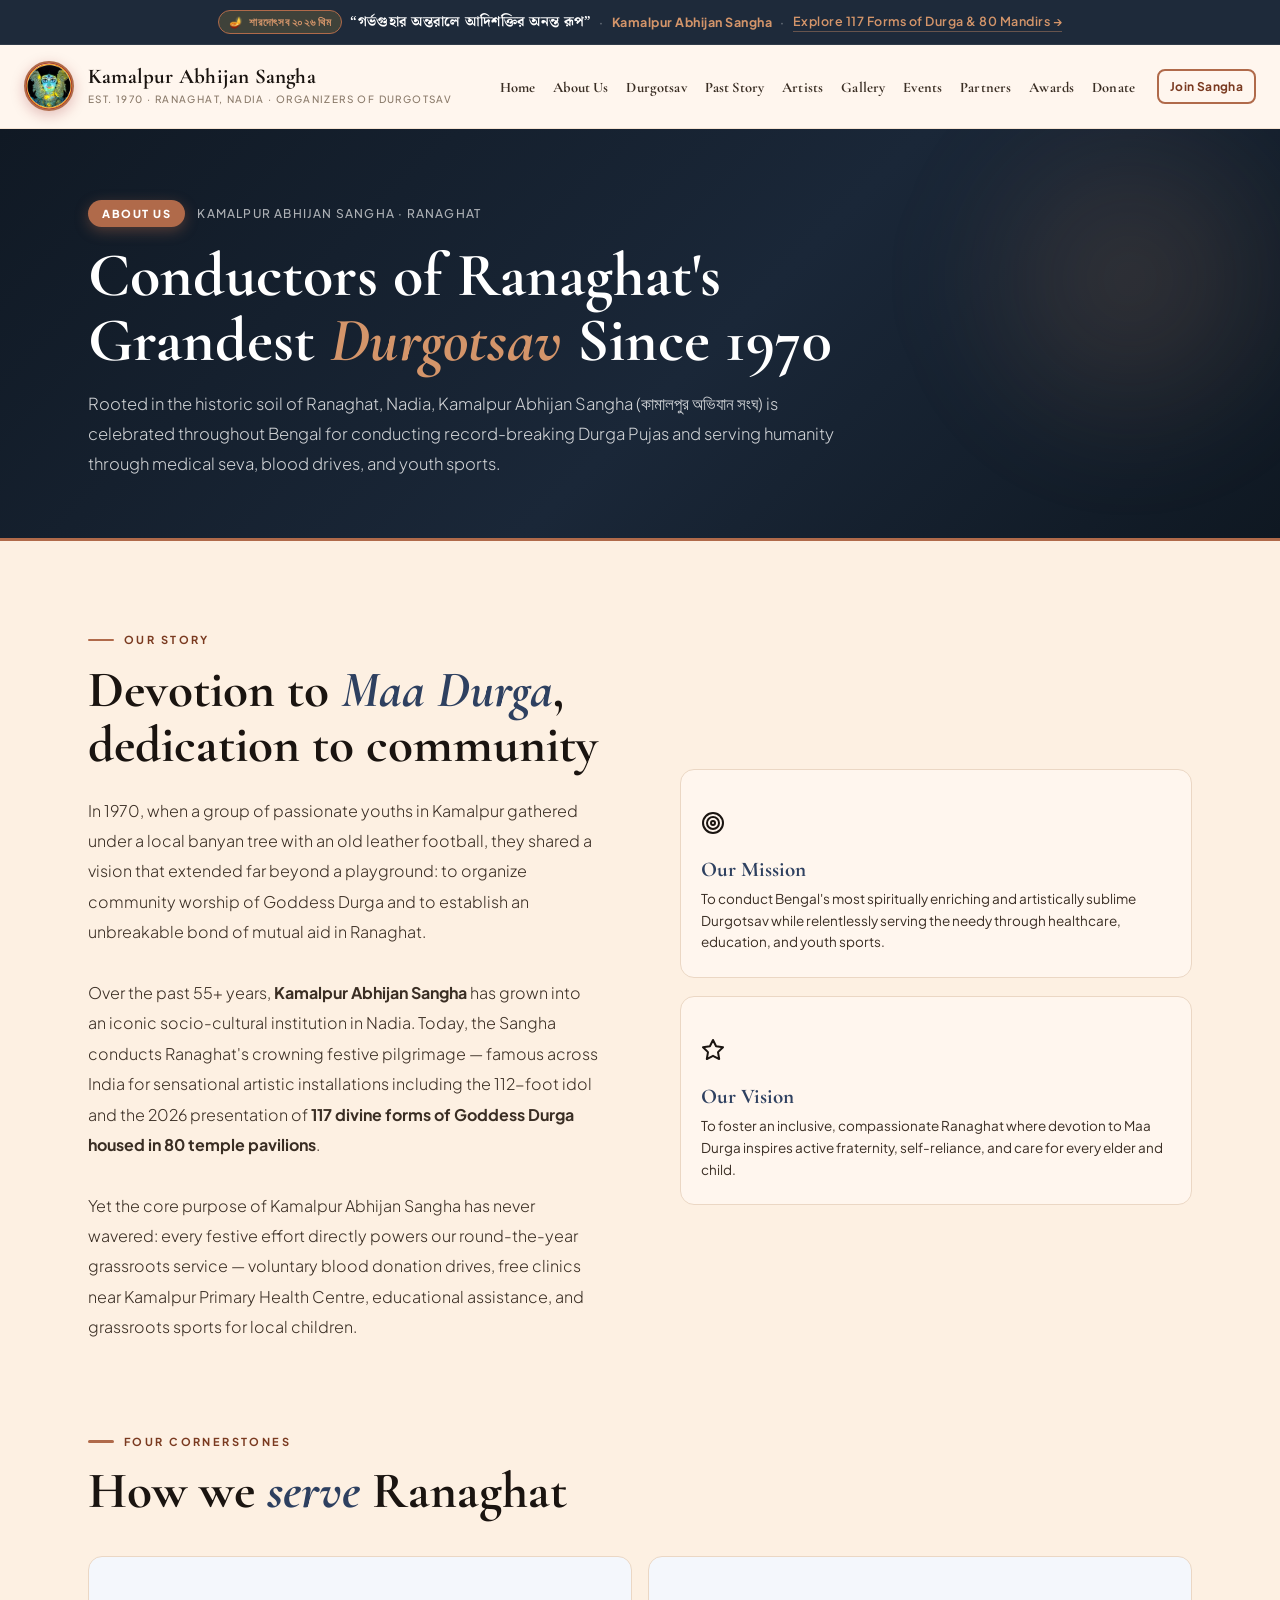
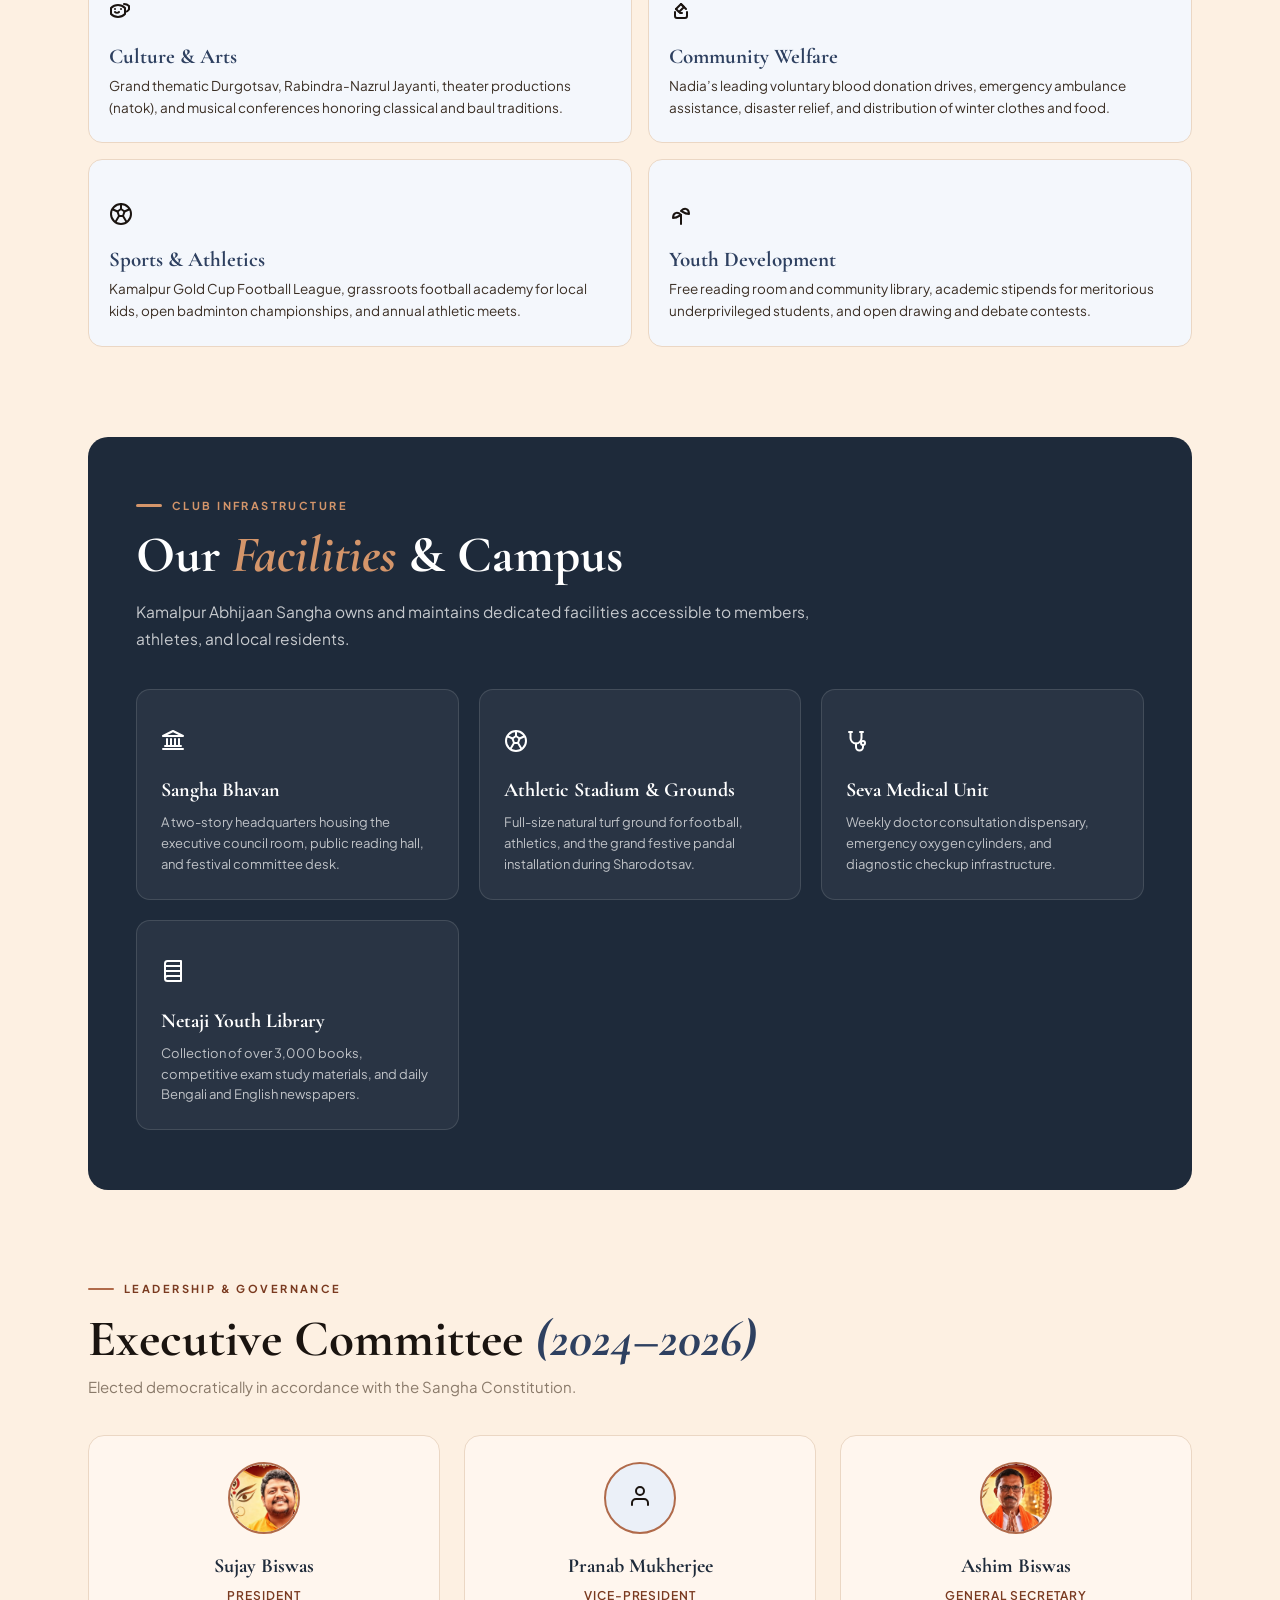
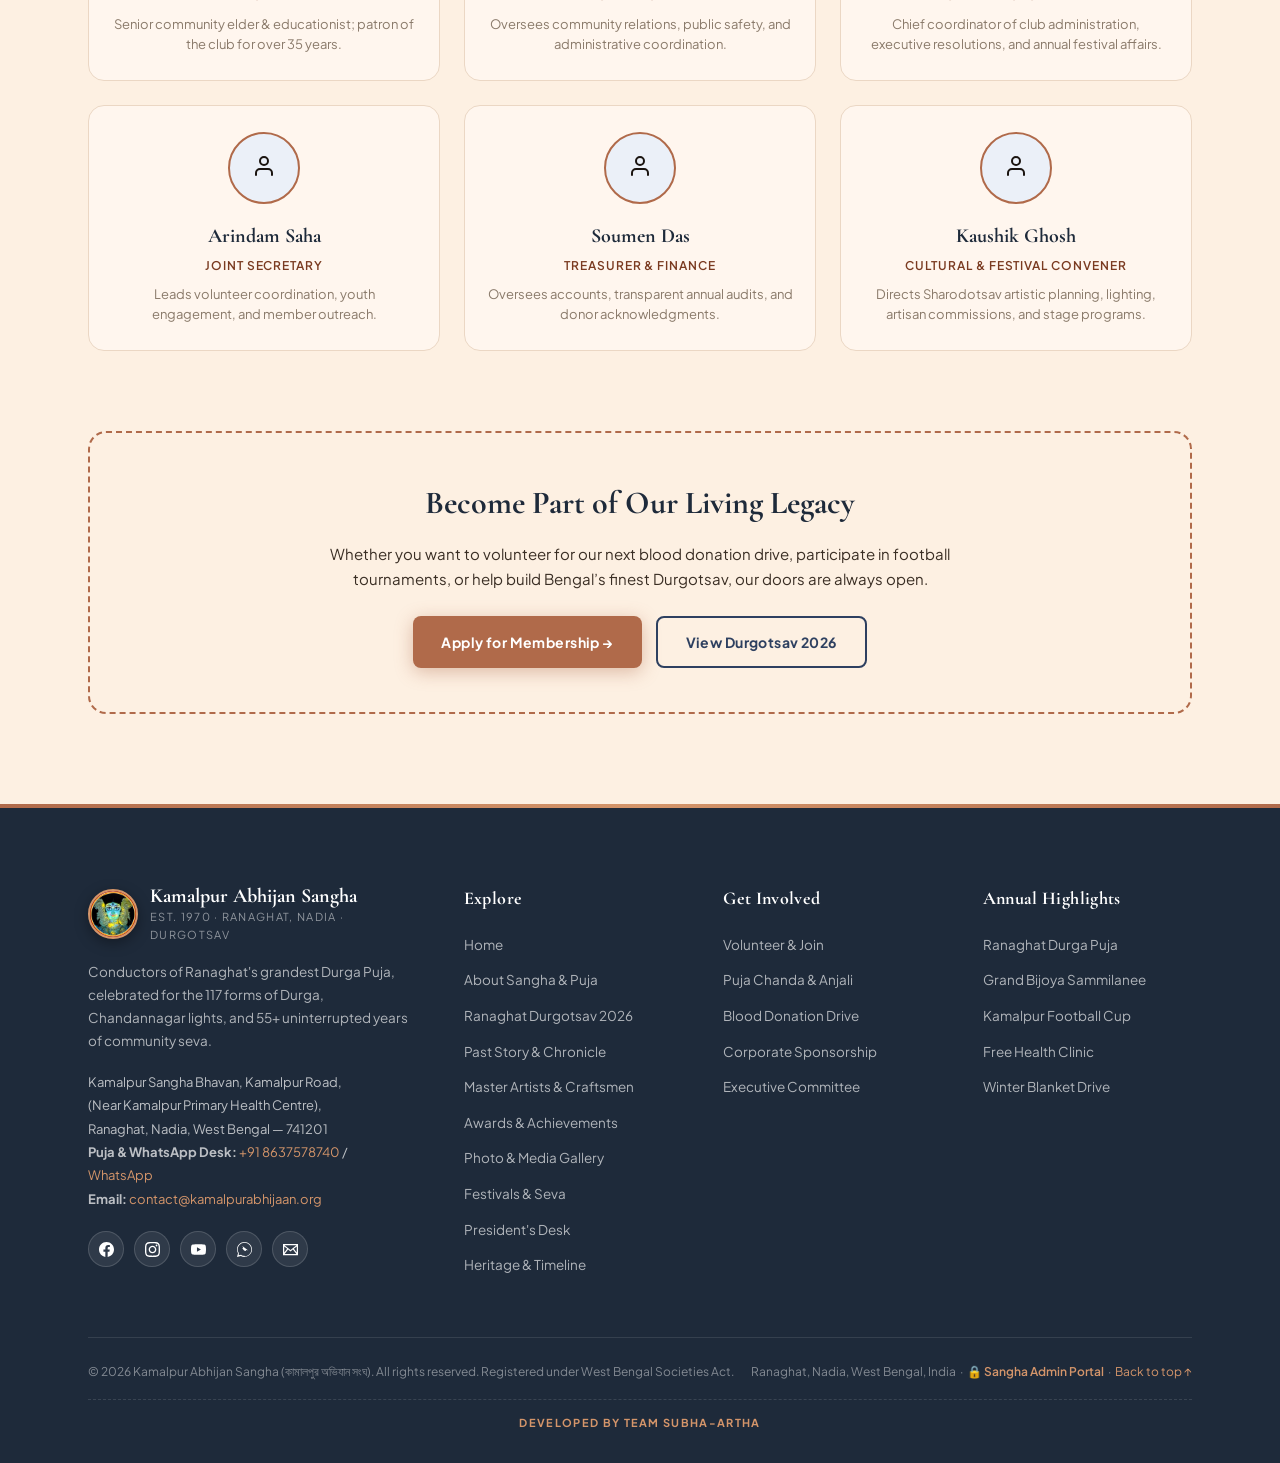
==== about.html @ 1e5216b4 "Add Awards & Achievements page with patron felicitations for Sh. Anant Ambani Ji" ====
<!DOCTYPE html>
<html lang="en">
<head>
  <meta charset="UTF-8">
  <meta name="viewport" content="width=device-width, initial-scale=1.0">
  <title>About Us — Kamalpur Abhijan Sangha | Organizers of Ranaghat Durga Puja</title>
  <meta name="description" content="Discover the 55+ year legacy of Kamalpur Abhijan Sangha in Ranaghat, Nadia — famous for conducting Bengal's landmark Durga Puja, mega blood donation drives, and youth sports.">

  <!-- Google Fonts -->
  <link rel="preconnect" href="https://fonts.googleapis.com">
  <link rel="preconnect" href="https://fonts.gstatic.com" crossorigin>
  <link href="https://fonts.googleapis.com/css2?family=Cormorant+Garamond:ital,wght@0,400;0,600;0,700;0,900;1,400;1,700&family=Noto+Serif+Bengali:wght@400;600;700;800&family=Plus+Jakarta+Sans:wght@300;400;500;600;700;800&display=swap" rel="stylesheet">

  <link rel="stylesheet" href="styles.css?v=20261011-v1">
  <link rel="icon" type="image/png" href="assets/logo.png">
</head>
<body>

  <!-- Announcement Bar (Top Area Above Nav) -->
  <div class="announce-bar">
    <span class="announce-theme-tag"><span>🪔</span> শারদোৎসব ২০২৬ থিম</span>
    <span class="announce-theme-text">&ldquo;গর্ভগুহার অন্তরালে আদিশক্তির অনন্ত রূপ&rdquo;</span>
    <span class="announce-divider">·</span>
    <span><strong>Kamalpur Abhijan Sangha</strong></span>
    <span class="announce-divider">·</span>
    <a href="durgotsav.html">Explore 117 Forms of Durga &amp; 80 Mandirs &rarr;</a>
  </div>

  <!-- Navigation -->
  <nav id="nav">
    <a href="index.html" class="nav-brand">
      <div class="nav-logo">
        <img src="assets/logo.png" alt="Kamalpur Abhijan Sangha Logo" width="50" height="50">
      </div>
      <div class="nav-brand-text">
        <span class="nav-name">Kamalpur Abhijan Sangha</span>
        <span class="nav-est">Est. 1970 · Ranaghat<span class="nav-est-extra">, Nadia · Organizers of Durgotsav</span></span>
      </div>
    </a>

    <button class="menu-btn" id="menuBtn" type="button" aria-label="Open navigation menu" aria-expanded="false" aria-controls="navLinks">☰</button>

    <ul class="nav-links" id="navLinks">
      <li><a href="index.html" class="nav-link">Home</a></li>
      <li><a href="about.html" class="nav-link active">About Us</a></li>
      <li><a href="durgotsav.html" class="nav-link">Durgotsav</a></li>
      <li><a href="story.html" class="nav-link">Past Story</a></li>
      <li><a href="artists.html" class="nav-link">Artists</a></li>
      <li><a href="gallery.html" class="nav-link">Gallery</a></li>
      <li><a href="events.html" class="nav-link">Events</a></li>
      <li><a href="partners.html" class="nav-link">Partners</a></li>
      <li><a href="awards.html" class="nav-link">Awards</a></li>
      <li><a href="donate.html" class="nav-link">Donate</a></li>
      <li><a href="join.html" class="nav-cta">Join Sangha</a></li>
    </ul>
  </nav>

  <!-- Hero Banner -->
  <header class="subpage-hero">
    <div class="container">
      <div class="subpage-hero-inner">
        <div class="hero-eyebrow">
          <span class="hero-pill">About Us</span>
          <span class="hero-eyebrow-txt">Kamalpur Abhijan Sangha &middot; Ranaghat</span>
        </div>
        <h1 class="subpage-title">Conductors of Ranaghat's<br>Grandest <em>Durgotsav</em> Since 1970</h1>
        <p class="subpage-subtitle">
          Rooted in the historic soil of Ranaghat, Nadia, Kamalpur Abhijan Sangha (কামালপুর অভিযান সংঘ) is celebrated throughout Bengal for conducting record-breaking Durga Pujas and serving humanity through medical seva, blood drives, and youth sports.
        </p>
      </div>
    </div>
  </header>

  <!-- Main Content -->
  <main class="page-content-wrap">
    <div class="container">
      <!-- Section 1: Story & Mission -->
      <div class="about-grid" style="margin-bottom: 90px;">
        <div class="reveal">
          <div class="eyebrow">Our Story</div>
          <h2 class="sh2">Devotion to <em>Maa Durga</em>,<br>dedication to community</h2>
          <p class="about-body">
            In 1970, when a group of passionate youths in Kamalpur gathered under a local banyan tree with an old leather football, they shared a vision that extended far beyond a playground: to organize community worship of Goddess Durga and to establish an unbreakable bond of mutual aid in Ranaghat.
            <br><br>
            Over the past 55+ years, <strong>Kamalpur Abhijan Sangha</strong> has grown into an iconic socio-cultural institution in Nadia. Today, the Sangha conducts Ranaghat's crowning festive pilgrimage — famous across India for sensational artistic installations including the 112-foot idol and the 2026 presentation of <strong>117 divine forms of Goddess Durga housed in 80 temple pavilions</strong>.
            <br><br>
            Yet the core purpose of Kamalpur Abhijan Sangha has never wavered: every festive effort directly powers our round-the-year grassroots service — voluntary blood donation drives, free clinics near Kamalpur Primary Health Centre, educational assistance, and grassroots sports for local children.
          </p>
        </div>

        <div class="reveal rd2">
          <div class="pillar" style="margin-bottom: 18px; background:var(--white);">
            <div class="pillar-icon"><svg class="kas-icon" width="24" height="24" viewBox="0 0 24 24" fill="none" stroke="currentColor" stroke-width="2" stroke-linecap="round" stroke-linejoin="round" aria-hidden="true"><circle cx="12" cy="12" r="10"/><circle cx="12" cy="12" r="6"/><circle cx="12" cy="12" r="2"/></svg></div>
            <div class="pillar-title">Our Mission</div>
            <div class="pillar-desc">To conduct Bengal's most spiritually enriching and artistically sublime Durgotsav while relentlessly serving the needy through healthcare, education, and youth sports.</div>
          </div>
          <div class="pillar" style="background:var(--white);">
            <div class="pillar-icon"><svg class="kas-icon" width="24" height="24" viewBox="0 0 24 24" fill="none" stroke="currentColor" stroke-width="2" stroke-linecap="round" stroke-linejoin="round" aria-hidden="true"><polygon points="12 2 15.09 8.26 22 9.27 17 14.14 18.18 21.02 12 17.77 5.82 21.02 7 14.14 2 9.27 8.91 8.26 12 2"/></svg></div>
            <div class="pillar-title">Our Vision</div>
            <div class="pillar-desc">To foster an inclusive, compassionate Ranaghat where devotion to Maa Durga inspires active fraternity, self-reliance, and care for every elder and child.</div>
          </div>
        </div>
      </div>

      <!-- Section 2: 4 Pillars of Sangha -->
      <div class="reveal" style="margin-bottom: 90px;">
        <div class="eyebrow">Four Cornerstones</div>
        <h2 class="sh2">How we <em>serve</em> Ranaghat</h2>
        <div class="about-pillars">
          <div class="pillar reveal rd1">
            <div class="pillar-icon"><svg class="kas-icon" width="24" height="24" viewBox="0 0 24 24" fill="none" stroke="currentColor" stroke-width="2" stroke-linecap="round" stroke-linejoin="round" aria-hidden="true"><path d="M2 10s3-3 7-3 7 3 7 3v6s-3 3-7 3-7-3-7-3v-6Z"/><circle cx="6" cy="11" r="1" class="kas-icon solid"/><circle cx="12" cy="11" r="1" class="kas-icon solid"/><path d="M6 14c1 1 3 1 4 0"/><path d="M16 14c1.5 0 3-1 4-2.5V8s-2-2-5-2"/></svg></div>
            <div class="pillar-title">Culture &amp; Arts</div>
            <div class="pillar-desc">Grand thematic Durgotsav, Rabindra-Nazrul Jayanti, theater productions (natok), and musical conferences honoring classical and baul traditions.</div>
          </div>
          <div class="pillar reveal rd2">
            <div class="pillar-icon"><svg class="kas-icon" width="24" height="24" viewBox="0 0 24 24" fill="none" stroke="currentColor" stroke-width="2" stroke-linecap="round" stroke-linejoin="round" aria-hidden="true"><path d="M11 15h2"/><path d="m7 11 5-5 5 5"/><path d="m12 6 3 3-5 5-3-3"/><path d="M18 14v4a2 2 0 0 1-2 2H8a2 2 0 0 1-2-2v-4"/></svg></div>
            <div class="pillar-title">Community Welfare</div>
            <div class="pillar-desc">Nadia’s leading voluntary blood donation drives, emergency ambulance assistance, disaster relief, and distribution of winter clothes and food.</div>
          </div>
          <div class="pillar reveal rd3">
            <div class="pillar-icon"><svg class="kas-icon" width="24" height="24" viewBox="0 0 24 24" fill="none" stroke="currentColor" stroke-width="2" stroke-linecap="round" stroke-linejoin="round" aria-hidden="true"><circle cx="12" cy="12" r="10"/><polygon points="12 7 15.5 9.5 14 14 10 14 8.5 9.5 12 7"/><line x1="12" y1="7" x2="12" y2="2"/><line x1="15.5" y1="9.5" x2="20" y2="7.5"/><line x1="14" y1="14" x2="17" y2="19"/><line x1="10" y1="14" x2="7" y2="19"/><line x1="8.5" y1="9.5" x2="4" y2="7.5"/></svg></div>
            <div class="pillar-title">Sports &amp; Athletics</div>
            <div class="pillar-desc">Kamalpur Gold Cup Football League, grassroots football academy for local kids, open badminton championships, and annual athletic meets.</div>
          </div>
          <div class="pillar reveal rd4">
            <div class="pillar-icon"><svg class="kas-icon" width="24" height="24" viewBox="0 0 24 24" fill="none" stroke="currentColor" stroke-width="2" stroke-linecap="round" stroke-linejoin="round" aria-hidden="true"><path d="M12 22v-9"/><path d="M12 13c-4-4-8-2-8 3 5 0 7-3 8-3z"/><path d="M12 9c4-4 8-2 8 3-5 0-7-3-8-3z"/></svg></div>
            <div class="pillar-title">Youth Development</div>
            <div class="pillar-desc">Free reading room and community library, academic stipends for meritorious underprivileged students, and open drawing and debate contests.</div>
          </div>
        </div>
      </div>

      <!-- Section 3: Facilities -->
      <div class="reveal" style="margin-bottom: 90px; background:var(--eg-dark); color:white; border-radius:20px; padding:60px 48px;">
        <div class="eyebrow white-eye">Club Infrastructure</div>
        <h2 class="sh2 inv">Our <em>Facilities</em> &amp; Campus</h2>
        <p style="font-family:var(--sans); font-size:15.5px; color:rgba(255,255,255,0.75); margin-top:14px; max-width:700px; line-height:1.8;">
          Kamalpur Abhijaan Sangha owns and maintains dedicated facilities accessible to members, athletes, and local residents.
        </p>

        <div style="display:grid; grid-template-columns:repeat(auto-fit, minmax(240px, 1fr)); gap:20px; margin-top:36px;">
          <div style="background:rgba(255,255,255,0.05); border:1px solid rgba(255,255,255,0.12); border-radius:14px; padding:24px;">
            <div style="font-size:30px; margin-bottom:12px;"><svg class="kas-icon" width="20" height="20" viewBox="0 0 24 24" fill="none" stroke="currentColor" stroke-width="2" stroke-linecap="round" stroke-linejoin="round" aria-hidden="true"><path d="M2 20h20"/><path d="M4 17h16"/><path d="M12 2L2 7h20L12 2z"/><path d="M6 10v7"/><path d="M10 10v7"/><path d="M14 10v7"/><path d="M18 10v7"/></svg></div>
            <h3 style="font-family:var(--serif); font-size:20px; color:white; margin-bottom:6px;">Sangha Bhavan</h3>
            <p style="font-size:13px; color:rgba(255,255,255,0.7); line-height:1.6;">A two-story headquarters housing the executive council room, public reading hall, and festival committee desk.</p>
          </div>
          <div style="background:rgba(255,255,255,0.05); border:1px solid rgba(255,255,255,0.12); border-radius:14px; padding:24px;">
            <div style="font-size:30px; margin-bottom:12px;"><svg class="kas-icon" width="20" height="20" viewBox="0 0 24 24" fill="none" stroke="currentColor" stroke-width="2" stroke-linecap="round" stroke-linejoin="round" aria-hidden="true"><circle cx="12" cy="12" r="10"/><polygon points="12 7 15.5 9.5 14 14 10 14 8.5 9.5 12 7"/><line x1="12" y1="7" x2="12" y2="2"/><line x1="15.5" y1="9.5" x2="20" y2="7.5"/><line x1="14" y1="14" x2="17" y2="19"/><line x1="10" y1="14" x2="7" y2="19"/><line x1="8.5" y1="9.5" x2="4" y2="7.5"/></svg></div>
            <h3 style="font-family:var(--serif); font-size:20px; color:white; margin-bottom:6px;">Athletic Stadium &amp; Grounds</h3>
            <p style="font-size:13px; color:rgba(255,255,255,0.7); line-height:1.6;">Full-size natural turf ground for football, athletics, and the grand festive pandal installation during Sharodotsav.</p>
          </div>
          <div style="background:rgba(255,255,255,0.05); border:1px solid rgba(255,255,255,0.12); border-radius:14px; padding:24px;">
            <div style="font-size:30px; margin-bottom:12px;"><svg class="kas-icon" width="20" height="20" viewBox="0 0 24 24" fill="none" stroke="currentColor" stroke-width="2" stroke-linecap="round" stroke-linejoin="round" aria-hidden="true"><path d="M4.5 3v6a5.5 5.5 0 0 0 11 0V3"/><path d="M10 14.5v3.5a3.5 3.5 0 0 0 7 0v-2"/><circle cx="17" cy="14" r="2"/><path d="M3 3h3"/><path d="M14 3h3"/></svg></div>
            <h3 style="font-family:var(--serif); font-size:20px; color:white; margin-bottom:6px;">Seva Medical Unit</h3>
            <p style="font-size:13px; color:rgba(255,255,255,0.7); line-height:1.6;">Weekly doctor consultation dispensary, emergency oxygen cylinders, and diagnostic checkup infrastructure.</p>
          </div>
          <div style="background:rgba(255,255,255,0.05); border:1px solid rgba(255,255,255,0.12); border-radius:14px; padding:24px;">
            <div style="font-size:30px; margin-bottom:12px;"><svg class="kas-icon" width="20" height="20" viewBox="0 0 24 24" fill="none" stroke="currentColor" stroke-width="2" stroke-linecap="round" stroke-linejoin="round" aria-hidden="true"><path d="M4 19.5A2.5 2.5 0 0 1 6.5 17H20"/><path d="M6.5 2H20v20H6.5A2.5 2.5 0 0 1 4 19.5v-15A2.5 2.5 0 0 1 6.5 2z"/><path d="M4 7h16"/><path d="M4 12h16"/></svg></div>
            <h3 style="font-family:var(--serif); font-size:20px; color:white; margin-bottom:6px;">Netaji Youth Library</h3>
            <p style="font-size:13px; color:rgba(255,255,255,0.7); line-height:1.6;">Collection of over 3,000 books, competitive exam study materials, and daily Bengali and English newspapers.</p>
          </div>
        </div>
      </div>

      <!-- Section 4: Executive Committee -->
      <div class="reveal">
        <div class="eyebrow">Leadership &amp; Governance</div>
        <h2 class="sh2">Executive Committee <em>(2024&ndash;2026)</em></h2>
        <p style="font-family:var(--sans); font-size:15px; color:var(--text-3); margin-top:8px;">Elected democratically in accordance with the Sangha Constitution.</p>

        <div class="committee-grid">
          <div class="comm-card">
            <div class="comm-avatar" style="overflow:hidden; padding:0; border:2px solid var(--gold);"><img src="assets/president-avatar.jpg" alt="President Sujay Biswas" style="width:100%; height:100%; object-fit:cover; border-radius:50%; display:block;"></div>
            <div class="comm-name">Sujay Biswas</div>
            <div class="comm-role">President</div>
            <div class="comm-meta">Senior community elder &amp; educationist; patron of the club for over 35 years.</div>
          </div>
          <div class="comm-card">
            <div class="comm-avatar"><svg class="kas-icon" width="20" height="20" viewBox="0 0 24 24" fill="none" stroke="currentColor" stroke-width="2" stroke-linecap="round" stroke-linejoin="round" aria-hidden="true"><path d="M20 21v-2a4 4 0 0 0-4-4H8a4 4 0 0 0-4 4v2"/><circle cx="12" cy="7" r="4"/></svg></div>
            <div class="comm-name">Pranab Mukherjee</div>
            <div class="comm-role">Vice-President</div>
            <div class="comm-meta">Oversees community relations, public safety, and administrative coordination.</div>
          </div>
          <div class="comm-card">
            <div class="comm-avatar" style="overflow:hidden; padding:0; border:2px solid var(--gold);"><img src="assets/secretary-avatar.jpg" alt="General Secretary Ashim Biswas" style="width:100%; height:100%; object-fit:cover; border-radius:50%; display:block;"></div>
            <div class="comm-name">Ashim Biswas</div>
            <div class="comm-role">General Secretary</div>
            <div class="comm-meta">Chief coordinator of club administration, executive resolutions, and annual festival affairs.</div>
          </div>
          <div class="comm-card">
            <div class="comm-avatar"><svg class="kas-icon" width="20" height="20" viewBox="0 0 24 24" fill="none" stroke="currentColor" stroke-width="2" stroke-linecap="round" stroke-linejoin="round" aria-hidden="true"><path d="M20 21v-2a4 4 0 0 0-4-4H8a4 4 0 0 0-4 4v2"/><circle cx="12" cy="7" r="4"/></svg></div>
            <div class="comm-name">Arindam Saha</div>
            <div class="comm-role">Joint Secretary</div>
            <div class="comm-meta">Leads volunteer coordination, youth engagement, and member outreach.</div>
          </div>
          <div class="comm-card">
            <div class="comm-avatar"><svg class="kas-icon" width="20" height="20" viewBox="0 0 24 24" fill="none" stroke="currentColor" stroke-width="2" stroke-linecap="round" stroke-linejoin="round" aria-hidden="true"><path d="M20 21v-2a4 4 0 0 0-4-4H8a4 4 0 0 0-4 4v2"/><circle cx="12" cy="7" r="4"/></svg></div>
            <div class="comm-name">Soumen Das</div>
            <div class="comm-role">Treasurer &amp; Finance</div>
            <div class="comm-meta">Oversees accounts, transparent annual audits, and donor acknowledgments.</div>
          </div>
          <div class="comm-card">
            <div class="comm-avatar"><svg class="kas-icon" width="20" height="20" viewBox="0 0 24 24" fill="none" stroke="currentColor" stroke-width="2" stroke-linecap="round" stroke-linejoin="round" aria-hidden="true"><path d="M20 21v-2a4 4 0 0 0-4-4H8a4 4 0 0 0-4 4v2"/><circle cx="12" cy="7" r="4"/></svg></div>
            <div class="comm-name">Kaushik Ghosh</div>
            <div class="comm-role">Cultural &amp; Festival Convener</div>
            <div class="comm-meta">Directs Sharodotsav artistic planning, lighting, artisan commissions, and stage programs.</div>
          </div>
        </div>
      </div>

      <!-- CTA Box -->
      <div style="margin-top: 80px; background:var(--off-white); border:2px dashed var(--gold); border-radius:18px; padding:44px; text-align:center;">
        <h3 style="font-family:var(--serif); font-size:32px; color:var(--eg-dark); margin-bottom:12px;">Become Part of Our Living Legacy</h3>
        <p style="font-family:var(--sans); font-size:15px; color:var(--text-2); max-width:620px; margin:0 auto 24px; line-height:1.7;">
          Whether you want to volunteer for our next blood donation drive, participate in football tournaments, or help build Bengal’s finest Durgotsav, our doors are always open.
        </p>
        <div style="display:flex; justify-content:center; gap:14px; flex-wrap:wrap;">
          <a href="join.html" class="hero-btn primary">Apply for Membership &rarr;</a>
          <a href="durgotsav.html" class="hero-btn ghost" style="color:var(--eg); border-color:var(--eg);">View Durgotsav 2026</a>
        </div>
      </div>
    </div>
  </main>

  <!-- Footer -->
  <footer id="contact">
    <div class="footer-stripe"></div>
    <div class="container">
      <div class="footer-grid">
        <div>
          <div class="footer-logo">
            <div class="footer-logo-img">
              <img src="assets/logo.png" alt="Kamalpur Abhijan Sangha Logo" width="50" height="50">
            </div>
            <div>
              <div class="footer-brandname">Kamalpur Abhijan Sangha</div>
              <div class="footer-est">Est. 1970 · Ranaghat, Nadia · Durgotsav</div>
            </div>
          </div>
          <p class="footer-tagline">
            Conductors of Ranaghat's grandest Durga Puja, celebrated for the 117 forms of Durga, Chandannagar lights, and 55+ uninterrupted years of community seva.
          </p>
          <address class="footer-addr">
            Kamalpur Sangha Bhavan, Kamalpur Road,<br>
            (Near Kamalpur Primary Health Centre),<br>
            Ranaghat, Nadia, West Bengal &mdash; 741201<br>
            <strong>Puja &amp; WhatsApp Desk:</strong> <a href="tel:+918637578740">+91 8637578740</a> / <a href="https://wa.me/918637578740" target="_blank" rel="noopener noreferrer">WhatsApp</a><br>
            <strong>Email:</strong> <a href="mailto:contact@kamalpurabhijaan.org">contact@kamalpurabhijaan.org</a>
          </address>
          <div class="footer-social">
            <a href="https://www.facebook.com/share/p/1DXQaoAbwq/" class="social-btn" target="_blank" rel="noopener noreferrer" aria-label="Official Facebook Page" title="Official Facebook">
              <svg width="15" height="15" viewBox="0 0 24 24" fill="currentColor" aria-hidden="true"><path d="M24 12.073c0-6.627-5.373-12-12-12s-12 5.373-12 12c0 5.99 4.388 10.954 10.125 11.854v-8.385H7.078v-3.47h3.047V9.43c0-3.007 1.792-4.669 4.533-4.669 1.312 0 2.686.235 2.686.235v2.953H15.83c-1.491 0-1.956.925-1.956 1.874v2.25h3.328l-.532 3.47h-2.796v8.385C19.612 23.027 24 18.062 24 12.073z"/></svg>
            </a>
            <a href="https://www.instagram.com/kamalpurabhijanshangha?stkn=MXBlMnAyNTJsNTBxaA==" class="social-btn" target="_blank" rel="noopener noreferrer" aria-label="Official Instagram" title="Official Instagram">
              <svg width="15" height="15" viewBox="0 0 24 24" fill="currentColor" aria-hidden="true"><path d="M12 2.163c3.204 0 3.584.012 4.85.07 3.252.148 4.771 1.691 4.919 4.919.058 1.265.069 1.645.069 4.849 0 3.205-.012 3.584-.069 4.849-.149 3.225-1.664 4.771-4.919 4.919-1.266.058-1.644.07-4.85.07-3.204 0-3.584-.012-4.849-.07-3.26-.149-4.771-1.699-4.919-4.92-.058-1.265-.07-1.644-.07-4.849 0-3.204.013-3.583.07-4.849.149-3.227 1.664-4.771 4.919-4.919 1.266-.057 1.645-.069 4.849-.069zm0-2.163c-3.259 0-3.667.014-4.947.072-4.358.2-6.78 2.618-6.98 6.98-.059 1.281-.073 1.689-.073 4.948 0 3.259.014 3.668.072 4.948.2 4.358 2.618 6.78 6.98 6.98 1.281.058 1.689.072 4.948.072 3.259 0 3.668-.014 4.948-.072 4.354-.2 6.782-2.618 6.979-6.98.059-1.28.073-1.689.073-4.948 0-3.259-.014-3.667-.072-4.947-.196-4.354-2.617-6.78-6.979-6.98-1.281-.059-1.69-.073-4.949-.073zm0 5.838c-3.403 0-6.162 2.759-6.162 6.162s2.759 6.163 6.162 6.163 6.162-2.759 6.162-6.163c0-3.403-2.759-6.162-6.162-6.162zm0 10.162c-2.209 0-4-1.79-4-4 0-2.209 1.791-4 4-4s4 1.791 4 4c0 2.21-1.791 4-4 4zm6.406-11.845c-.796 0-1.441.645-1.441 1.44s.645 1.44 1.441 1.44c.795 0 1.439-.645 1.439-1.44s-.644-1.44-1.439-1.44z"/></svg>
            </a>
            <a href="https://youtube.com/@kamalpurabhijansangha?si=CEZETjkV42fUC0kX" class="social-btn" target="_blank" rel="noopener noreferrer" aria-label="Official YouTube Channel" title="Official YouTube">
              <svg width="15" height="15" viewBox="0 0 24 24" fill="currentColor" aria-hidden="true"><path d="M23.498 6.186a3.016 3.016 0 0 0-2.122-2.136C19.505 3.545 12 3.545 12 3.545s-7.505 0-9.377.505A3.017 3.017 0 0 0 .502 6.186C0 8.07 0 12 0 12s0 3.93.502 5.814a3.016 3.016 0 0 0 2.122 2.136c1.871.505 9.376.505 9.376.505s7.505 0 9.377-.505a3.015 3.015 0 0 0 2.122-2.136C24 15.93 24 12 24 12s0-3.93-.502-5.814zM9.545 15.568V8.432L15.818 12l-6.273 3.568z"/></svg>
            </a>
            <a href="https://wa.me/918637578740" class="social-btn" target="_blank" rel="noopener noreferrer" aria-label="WhatsApp Helpline Desk" title="WhatsApp Helpline">
              <svg width="15" height="15" viewBox="0 0 24 24" fill="currentColor" aria-hidden="true"><path d="M12.031 0C5.397 0 .016 5.381.016 12.016c0 2.12.553 4.192 1.605 6.012L0 24l6.166-1.619a11.968 11.968 0 0 0 5.865 1.53c6.634 0 12.016-5.381 12.016-12.016S18.665 0 12.031 0zm0 21.996a9.972 9.972 0 0 1-5.086-1.39l-.365-.217-3.774.99.1-3.678-.238-.379a9.97 9.97 0 0 1-1.53-5.306C1.138 6.02 6.023 1.138 12.031 1.138s10.893 4.882 10.893 10.878-4.885 10.98-10.893 10.98zm5.973-8.232c-.328-.164-1.94-.957-2.24-1.066-.3-.11-.52-.164-.739.164-.219.328-.848 1.066-1.04 1.284-.191.219-.383.246-.711.082-.328-.164-1.385-.51-2.637-1.627-.975-.87-1.633-1.945-1.824-2.273-.191-.328-.02-.505.143-.668.147-.146.328-.383.492-.574.164-.191.219-.328.328-.547.11-.219.055-.41-.027-.574-.082-.164-.739-1.78-.1.013-2.438-.266-.639-.537-.552-.739-.562-.191-.01-.41-.01-.629-.01s-.574.082-.875.41c-.3.328-1.148 1.121-1.148 2.734s1.176 3.172 1.34 3.391c.164.219 2.313 3.531 5.602 4.953.782.338 1.393.54 1.87.692.787.25 1.503.214 2.069.13.631-.094 1.94-.793 2.213-1.558.273-.765.273-1.421.191-1.558-.082-.137-.3-.219-.628-.383z"/></svg>
            </a>
            <a href="mailto:contact@kamalpurabhijaan.org" class="social-btn" aria-label="Official Email Desk" title="Email Desk">
              <svg width="15" height="15" viewBox="0 0 24 24" fill="currentColor" aria-hidden="true"><path d="M0 3v18h24v-18h-24zm6.623 7.929l-4.623 5.712v-9.458l4.623 3.746zm-4.141-5.929h19.035l-9.517 7.713-9.518-7.713zm5.694 7.188l3.824 3.099 3.83-3.104 5.612 6.817h-18.779l5.513-6.812zm9.208-1.259l4.616-3.741v9.448l-4.616-5.707z"/></svg>
            </a>
          </div>
        </div>

        <div>
          <div class="footer-col-title">Explore</div>
          <ul class="footer-menu">
            <li><a href="index.html">Home</a></li>
            <li><a href="about.html">About Sangha &amp; Puja</a></li>
            <li><a href="durgotsav.html">Ranaghat Durgotsav 2026</a></li>
            <li><a href="story.html">Past Story &amp; Chronicle</a></li>
            <li><a href="artists.html">Master Artists &amp; Craftsmen</a></li>
            <li><a href="awards.html">Awards &amp; Achievements</a></li>
            <li><a href="gallery.html">Photo &amp; Media Gallery</a></li>
            <li><a href="events.html">Festivals &amp; Seva</a></li>
            <li><a href="president.html">President's Desk</a></li>
            <li><a href="heritage.html">Heritage &amp; Timeline</a></li>
          </ul>
        </div>

        <div>
          <div class="footer-col-title">Get Involved</div>
          <ul class="footer-menu">
            <li><a href="join.html">Volunteer &amp; Join</a></li>
            <li><a href="donate.html">Puja Chanda &amp; Anjali</a></li>
            <li><a href="events.html">Blood Donation Drive</a></li>
            <li><a href="partners.html">Corporate Sponsorship</a></li>
            <li><a href="about.html">Executive Committee</a></li>
          </ul>
        </div>

        <div>
          <div class="footer-col-title">Annual Highlights</div>
          <ul class="footer-menu">
            <li><a href="durgotsav.html">Ranaghat Durga Puja</a></li>
            <li><a href="events.html">Grand Bijoya Sammilanee</a></li>
            <li><a href="events.html">Kamalpur Football Cup</a></li>
            <li><a href="events.html">Free Health Clinic</a></li>
            <li><a href="events.html">Winter Blanket Drive</a></li>
          </ul>
        </div>
      </div>

      <div class="footer-bottom">
        <div class="footer-copy">
          &copy; 2026 Kamalpur Abhijan Sangha (কামালপুর অভিযান সংঘ). All rights reserved. Registered under West Bengal Societies Act.
        </div>
        <div class="footer-copy">
          Ranaghat, Nadia, West Bengal, India &nbsp;·&nbsp;
          <a href="admin.html" class="footer-admin-link">🔒 Sangha Admin Portal</a> &nbsp;·&nbsp;
          <a href="#">Back to top &uarr;</a>
        </div>
        <div class="footer-developer-credit" style="width:100%; text-align:center; font-size:11px; font-weight:700; letter-spacing:0.12em; text-transform:uppercase; color:var(--gold-bright, #F59E0B); padding-top:14px; margin-top:6px; border-top:1px dashed rgba(255,255,255,0.12);">
          DEVELOPED BY TEAM SUBHA-ARTHA
        </div>
      </div>
    </div>
  </footer>

  <script src="script.js?v=20261011-v1"></script>
</body>
</html>
---- styles.css ----
/* ══════════════════════════════════════════════════════════════
   KAMALPUR ABHIJAAN SANGHA — STYLESHEET
   Accurately crafted using the exact design system, tokens, 
   typography and layout from kallol.com/#about
══════════════════════════════════════════════════════════════ */

*, *::before, *::after {
  box-sizing: border-box;
  margin: 0;
  padding: 0;
}

:root {
  /* Slate family */
  --eg:          #2E4060;
  --eg-dark:     #1E2A3A;
  --eg-mid:      #3A5280;
  --eg-soft:     #4A6898;
  --eg-pale:     #EBF0F8;
  --eg-lighter:  #F4F7FC;

  /* Copper Rose & Warm Gold family */
  --gold:        #B06A4A;
  --gold-dark:   #7A3A20;
  --gold-mid:    #C87A58;
  --gold-light:  #F0DDD5;
  --gold-pale:   #FDF1E7;
  --gold-bright: #D4956A;

  /* Backgrounds & Neutrals — Warm Light Orangish Palette */
  --white:       #FFF6EE; /* subtle light orangish tone replacing stark white */
  --off-white:   #FDF0E2; /* warm peach-cream background */
  --light:       #FAECDC; /* warm apricot-amber background */
  --border:      #EBD7C4;
  --border-2:    #F5E3D2;

  /* Typography Colors */
  --text:        #1A1410;
  --text-2:      #3A2E24;
  --text-3:      #8A7A6A;
  --text-inv:    rgba(255, 255, 255, 0.9);

  /* Fonts */
  --serif:   'Cormorant Garamond', Georgia, serif;
  --sans:    'Plus Jakarta Sans', -apple-system, BlinkMacSystemFont, "Segoe UI", Roboto, sans-serif;
  --bengali: 'Noto Serif Bengali', serif;

  --radius:    12px;
  --radius-lg: 18px;
  --transition: all 0.25s cubic-bezier(0.4, 0, 0.2, 1);
}

html {
  scroll-behavior: smooth;
  overflow-x: hidden;
  max-width: 100%;
}

body {
  font-family: var(--sans);
  background: var(--off-white);
  color: var(--text);
  overflow-x: hidden;
  max-width: 100%;
  width: 100%;
  line-height: 1.6;
}

::-webkit-scrollbar {
  width: 5px;
}
::-webkit-scrollbar-track {
  background: var(--light);
}
::-webkit-scrollbar-thumb {
  background: var(--gold);
  border-radius: 3px;
}
/* ═══════════════════════════════
   MODERN VECTOR ICONS (.kas-icon)
═══════════════════════════════ */
.kas-icon,
svg.kas-icon {
  display: inline-block;
  vertical-align: middle;
  width: 1.15em;
  height: 1.15em;
  max-width: 24px;
  max-height: 24px;
  stroke-width: 2;
  stroke: currentColor;
  fill: none;
  stroke-linecap: round;
  stroke-linejoin: round;
  position: relative;
  top: -0.06em;
  flex-shrink: 0;
}

.kas-icon.solid,
svg.kas-icon.solid {
  fill: currentColor;
  stroke: none;
}

.pillar-icon .kas-icon,
.impact-icon .kas-icon,
.perk-icon-wrap .kas-icon,
.gi-icon .kas-icon,
.donate-manual-icon .kas-icon,
.success-icon .kas-icon {
  width: 24px;
  height: 24px;
  max-width: 24px;
  max-height: 24px;
  top: 0;
}

.flyer-icon .kas-icon,
.flyer-icon svg {
  width: 32px;
  height: 32px;
  max-width: 32px;
  max-height: 32px;
  top: 0;
  stroke: var(--gold-bright);
  color: var(--gold-bright);
}

.flyer-icon .kas-icon.solid,
.flyer-icon svg.solid {
  fill: var(--gold-bright);
  stroke: none;
}

.date-chip .kas-icon,
.date-chip svg {
  width: 16px;
  height: 16px;
  max-width: 16px;
  max-height: 16px;
  top: 0;
}
/* ═══════════════════════════════
   ANNOUNCE BAR
═══════════════════════════════ */
.announce-bar {
  background: var(--eg-dark);
  padding: 10px 24px;
  text-align: center;
  font-family: var(--sans);
  font-size: 12.5px;
  font-weight: 500;
  color: rgba(255, 255, 255, 0.85);
  letter-spacing: 0.04em;
  position: relative;
  z-index: 1000;
  border-bottom: 1px solid rgba(255, 255, 255, 0.08);
  display: flex;
  align-items: center;
  justify-content: center;
  flex-wrap: wrap;
  gap: 8px;
}

.announce-bar strong {
  color: var(--gold-bright);
  font-weight: 700;
}

.announce-divider {
  color: rgba(255, 255, 255, 0.4);
}

.announce-bar a {
  color: var(--gold-bright);
  text-decoration: none;
  font-weight: 600;
  border-bottom: 1px solid rgba(212, 149, 106, 0.4);
  transition: border-color 0.2s, color 0.2s;
}

.announce-bar a:hover {
  border-bottom-color: var(--gold-bright);
  color: #fff;
}

.announce-theme-tag {
  display: inline-flex;
  align-items: center;
  gap: 6px;
  background: rgba(212, 175, 55, 0.18);
  border: 1px solid var(--gold);
  color: var(--gold-bright);
  padding: 2px 10px;
  border-radius: 12px;
  font-weight: 700;
  font-size: 11px;
  letter-spacing: 0.06em;
  text-transform: uppercase;
}

.announce-theme-text {
  font-family: 'Noto Serif Bengali', serif;
  font-size: 14px;
  font-weight: 700;
  color: #FFFFFF;
  letter-spacing: 0.02em;
}

@media (max-width: 600px) {
  .announce-theme-text {
    font-size: 12.5px;
  }
}

/* ═══════════════════════════════
   NAVIGATION
═══════════════════════════════ */
#nav {
  position: sticky;
  top: 0;
  z-index: 900;
  background: var(--white);
  border-bottom: 1px solid var(--border-2);
  display: flex;
  align-items: center;
  justify-content: space-between;
  padding: 0 48px;
  height: 84px;
  transition: box-shadow 0.3s, height 0.3s;
  width: 100%;
  max-width: 100%;
  box-sizing: border-box;
}

#nav.elevated {
  box-shadow: 0 4px 32px rgba(30, 42, 58, 0.12);
}

.nav-brand {
  display: flex;
  align-items: center;
  gap: 14px;
  text-decoration: none;
  min-width: 0;
  flex: 1 1 auto;
}

.nav-brand-text,
.nav-brand > div:not(.nav-logo) {
  min-width: 0;
  overflow: hidden;
  display: flex;
  flex-direction: column;
}

.nav-logo {
  width: 50px;
  height: 50px;
  border-radius: 50%;
  overflow: hidden;
  flex-shrink: 0;
  border: 2px solid var(--gold);
  background: radial-gradient(circle, #B32025 0%, #8B1116 100%);
  display: flex;
  align-items: center;
  justify-content: center;
  box-shadow: 0 4px 14px rgba(139, 17, 22, 0.25);
  transition: transform 0.25s ease, box-shadow 0.25s ease;
}

.nav-logo:hover {
  transform: scale(1.05);
  box-shadow: 0 6px 18px rgba(179, 32, 37, 0.35);
}

.nav-logo svg,
.nav-logo img {
  width: 100%;
  height: 100%;
  object-fit: cover;
  border-radius: 50%;
  display: block;
}

.nav-name {
  font-family: var(--serif);
  font-size: 21px;
  font-weight: 700;
  color: var(--text);
  letter-spacing: 0.01em;
  display: block;
  line-height: 1.15;
  white-space: nowrap;
  overflow: hidden;
  text-overflow: ellipsis;
}

.nav-est {
  font-family: var(--sans);
  font-size: 10px;
  font-weight: 500;
  color: var(--text-3);
  letter-spacing: 0.14em;
  text-transform: uppercase;
  display: block;
  margin-top: 2px;
  white-space: nowrap;
  overflow: hidden;
  text-overflow: ellipsis;
}

.nav-links {
  display: flex;
  align-items: center;
  gap: 2px;
  list-style: none;
}

.nav-link {
  font-family: var(--serif);
  font-size: 16px;
  font-weight: 700;
  color: var(--text-2);
  text-decoration: none;
  padding: 7px 11px;
  border-radius: 8px;
  letter-spacing: 0.01em;
  white-space: nowrap;
  transition: color 0.2s, background 0.2s;
  position: relative;
}

.nav-link:hover {
  color: var(--eg);
  background: var(--eg-pale);
}

.nav-link.active {
  color: var(--eg);
}

.nav-link.active::after {
  content: '';
  position: absolute;
  bottom: 2px;
  left: 11px;
  right: 11px;
  height: 2.5px;
  background: var(--gold);
  border-radius: 2px;
}

.nav-cta {
  font-family: var(--sans);
  font-size: 13px;
  font-weight: 700;
  color: var(--gold-dark);
  text-decoration: none;
  letter-spacing: 0.03em;
  padding: 9px 22px;
  border-radius: 8px;
  background: transparent;
  border: 2px solid var(--gold);
  margin-left: 12px;
  transition: var(--transition);
  white-space: nowrap;
  display: inline-block;
}

.nav-cta:hover {
  background: var(--gold);
  color: white;
  transform: translateY(-2px);
  box-shadow: 0 6px 20px rgba(176, 106, 74, 0.35);
}

.menu-btn {
  display: none;
  background: none;
  border: none;
  font-size: 26px;
  cursor: pointer;
  color: var(--text);
  padding: 8px;
  flex-shrink: 0;
  margin-left: 8px;
  line-height: 1;
  border-radius: 6px;
  user-select: none;
  -webkit-tap-highlight-color: transparent;
  transition: background-color 0.2s, color 0.2s;
}

.menu-btn:hover,
.menu-btn:focus-visible {
  background: var(--eg-pale);
  color: var(--eg);
  outline: none;
}

/* ═══════════════════════════════
   HERO BANNER
═══════════════════════════════ */
#home {
  position: relative;
  width: 100%;
  background: var(--eg-dark);
  overflow: hidden;
}

.hero-img-wrap {
  width: 100%;
  position: relative;
  min-height: 640px;
  display: flex;
  align-items: center;
}

.hero-art-bg {
  position: absolute;
  inset: 0;
  background: 
    radial-gradient(circle at 75% 30%, rgba(46, 64, 96, 0.85) 0%, transparent 60%),
    radial-gradient(circle at 25% 70%, rgba(176, 106, 74, 0.25) 0%, transparent 55%),
    linear-gradient(135deg, #0e1722 0%, #172332 50%, #0d1620 100%);
  overflow: hidden;
}

.hero-glow-1 {
  position: absolute;
  top: -100px;
  right: -50px;
  width: 500px;
  height: 500px;
  border-radius: 50%;
  background: radial-gradient(circle, rgba(212, 149, 106, 0.18) 0%, transparent 70%);
  filter: blur(40px);
}

.hero-glow-2 {
  position: absolute;
  bottom: -100px;
  left: 20%;
  width: 600px;
  height: 400px;
  border-radius: 50%;
  background: radial-gradient(circle, rgba(58, 82, 128, 0.25) 0%, transparent 70%);
  filter: blur(50px);
}

.hero-watermark {
  position: absolute;
  right: 5%;
  top: 45%;
  transform: translateY(-50%);
  font-family: var(--bengali);
  font-size: clamp(140px, 18vw, 240px);
  font-weight: 800;
  color: rgba(255, 255, 255, 0.03);
  user-select: none;
  pointer-events: none;
  letter-spacing: -0.05em;
  white-space: nowrap;
}

.hero-overlay {
  position: absolute;
  inset: 0;
  background:
    linear-gradient(to top, rgba(14, 23, 34, 0.95) 0%, rgba(14, 23, 34, 0.45) 45%, transparent 100%),
    linear-gradient(to right, rgba(14, 23, 34, 0.85) 0%, transparent 65%);
  z-index: 1;
}

.hero-stripe {
  position: absolute;
  top: 0;
  left: 0;
  right: 0;
  height: 5px;
  z-index: 10;
  background: linear-gradient(90deg, 
    var(--eg-dark) 0%, 
    var(--eg-mid) 25%, 
    var(--gold-bright) 50%, 
    var(--gold) 75%, 
    var(--eg-mid) 90%, 
    var(--eg-dark) 100%
  );
}

.hero-content {
  position: relative;
  z-index: 5;
  width: 100%;
  max-width: 1200px;
  margin: 0 auto;
  padding: 100px 48px 60px;
}

.hero-eyebrow {
  display: inline-flex;
  align-items: center;
  gap: 12px;
  margin-bottom: 20px;
  opacity: 0;
  animation: fadeUp 0.7s 0.2s ease forwards;
}

.hero-brand-emblem {
  width: 42px;
  height: 42px;
  border-radius: 50%;
  overflow: hidden;
  flex-shrink: 0;
  border: 2px solid var(--gold);
  background: radial-gradient(circle, #B32025 0%, #8B1116 100%);
  display: inline-flex;
  align-items: center;
  justify-content: center;
  box-shadow: 0 4px 14px rgba(139, 17, 22, 0.4);
}

.hero-brand-emblem svg,
.hero-brand-emblem img {
  width: 100%;
  height: 100%;
  object-fit: cover;
  border-radius: 50%;
  display: block;
}

.hero-pill {
  background: var(--gold);
  color: white;
  font-family: var(--sans);
  font-size: 11px;
  font-weight: 800;
  letter-spacing: 0.14em;
  text-transform: uppercase;
  padding: 5px 14px;
  border-radius: 20px;
  box-shadow: 0 4px 14px rgba(176, 106, 74, 0.4);
}

.hero-eyebrow-txt {
  font-family: var(--sans);
  font-size: 12px;
  font-weight: 500;
  color: rgba(255, 255, 255, 0.65);
  letter-spacing: 0.1em;
  text-transform: uppercase;
}

.hero-h1 {
  font-family: var(--serif);
  font-size: clamp(44px, 5.8vw, 80px);
  font-weight: 900;
  line-height: 0.96;
  color: white;
  max-width: 720px;
  text-shadow: 0 4px 32px rgba(0, 0, 0, 0.4);
}

.word-wrap {
  display: inline-block;
  overflow: hidden;
  vertical-align: bottom;
}

.word {
  display: inline-block;
  transform: translateY(115%);
  animation: wordReveal 0.65s cubic-bezier(0.22, 1, 0.36, 1) forwards;
  color: white;
}

.em-word {
  color: var(--gold-bright) !important;
  font-style: italic;
}

@keyframes wordReveal {
  to { transform: translateY(0); }
}

.hero-gold-line {
  height: 3.5px;
  width: 240px;
  background: var(--gold-bright);
  border-radius: 2px;
  transform: scaleX(0);
  transform-origin: left;
  animation: lineGrow 0.7s 1.2s ease forwards;
  margin-top: 6px;
  margin-bottom: 18px;
  box-shadow: 0 2px 10px rgba(212, 149, 106, 0.5);
}

.hero-sub {
  font-family: var(--sans);
  font-size: 17.5px;
  font-weight: 300;
  color: rgba(255, 255, 255, 0.75);
  line-height: 1.8;
  max-width: 580px;
  margin-top: 14px;
  opacity: 0;
  animation: fadeUp 0.8s 1.1s ease forwards;
}

.hero-actions {
  display: flex;
  align-items: center;
  gap: 14px;
  margin-top: 28px;
  flex-wrap: wrap;
  opacity: 0;
  animation: fadeUp 0.8s 1.3s ease forwards;
}

.hero-btn {
  display: inline-flex;
  align-items: center;
  gap: 8px;
  font-family: var(--sans);
  font-size: 14px;
  font-weight: 700;
  text-decoration: none;
  letter-spacing: 0.03em;
  padding: 13px 28px;
  border-radius: 8px;
  transition: var(--transition);
}

.hero-btn.primary {
  background: var(--gold);
  color: white;
  box-shadow: 0 4px 18px rgba(176, 106, 74, 0.4);
}
.hero-btn.primary:hover {
  background: var(--gold-mid);
  transform: translateY(-2px);
  box-shadow: 0 10px 30px rgba(176, 106, 74, 0.55);
}

.hero-btn.ghost {
  border: 2px solid rgba(255, 255, 255, 0.3);
  color: rgba(255, 255, 255, 0.9);
}
.hero-btn.ghost:hover {
  border-color: var(--gold-bright);
  color: var(--gold-bright);
  transform: translateY(-2px);
}

.hero-btn.warm {
  background: rgba(255, 255, 255, 0.08);
  border: 1px solid rgba(255, 255, 255, 0.15);
  color: var(--gold-light);
}
.hero-btn.warm:hover {
  background: rgba(255, 255, 255, 0.16);
  color: white;
  transform: translateY(-2px);
}

.hero-stats {
  display: flex;
  gap: 0;
  margin-top: 36px;
  padding-top: 24px;
  border-top: 1px solid rgba(255, 255, 255, 0.12);
  opacity: 0;
  animation: fadeUp 0.8s 1.5s ease forwards;
  flex-wrap: wrap;
}

.hstat {
  padding-right: 28px;
  margin-right: 28px;
  border-right: 1px solid rgba(255, 255, 255, 0.12);
  margin-bottom: 12px;
}
.hstat:last-child {
  border-right: none;
}

.hstat-num {
  font-family: var(--serif);
  font-size: 34px;
  font-weight: 700;
  color: white;
  line-height: 1;
}

.hstat-num sup {
  font-size: 20px;
  color: var(--gold-bright);
}

.hstat-lbl {
  font-family: var(--sans);
  font-size: 11px;
  font-weight: 500;
  color: rgba(255, 255, 255, 0.45);
  letter-spacing: 0.1em;
  text-transform: uppercase;
  margin-top: 4px;
}

.scroll-hint {
  position: absolute;
  bottom: 24px;
  right: 48px;
  z-index: 6;
  display: flex;
  flex-direction: column;
  align-items: center;
  gap: 6px;
  opacity: 0;
  animation: fadeIn 1s 1.8s ease forwards;
}

.scroll-mouse {
  width: 22px;
  height: 34px;
  border-radius: 11px;
  border: 2px solid rgba(255, 255, 255, 0.28);
  display: flex;
  justify-content: center;
  padding-top: 5px;
}

.scroll-dot {
  width: 3px;
  height: 6px;
  border-radius: 2px;
  background: var(--gold-bright);
  animation: scrollBounce 2s infinite;
}

.scroll-lbl {
  font-family: var(--sans);
  font-size: 9px;
  font-weight: 500;
  letter-spacing: 0.18em;
  text-transform: uppercase;
  color: rgba(255, 255, 255, 0.35);
}

@keyframes scrollBounce {
  0%, 100% { transform: translateY(0); opacity: 0; }
  50%      { transform: translateY(8px); opacity: 1; }
}

/* ═══════════════════════════════
   FLAGSHIP EVENT: DURGA SPOTLIGHT
═══════════════════════════════ */
.durga-spotlight {
  padding: 80px 0;
  background: 
    radial-gradient(circle at 12% 25%, rgba(225, 112, 40, 0.16) 0%, transparent 45%),
    radial-gradient(circle at 88% 75%, rgba(245, 150, 60, 0.12) 0%, transparent 45%),
    linear-gradient(180deg, #18202b 0%, #1f2735 100%);
  border-bottom: 1px solid rgba(255, 255, 255, 0.08);
  color: white;
  position: relative;
}

.ds-grid {
  display: grid;
  grid-template-columns: 1.15fr 0.85fr;
  gap: 48px;
  align-items: center;
}

.ds-kicker {
  font-family: var(--sans);
  font-size: 11.5px;
  font-weight: 700;
  letter-spacing: 0.22em;
  text-transform: uppercase;
  color: var(--gold-bright);
  margin-bottom: 12px;
  display: flex;
  align-items: center;
  gap: 8px;
}
.ds-kicker::before {
  content: '';
  display: block;
  width: 20px;
  height: 2px;
  background: var(--gold-bright);
}

.ds-title {
  font-family: var(--serif);
  font-size: clamp(34px, 4.2vw, 54px);
  font-weight: 700;
  line-height: 1.05;
  color: white;
  margin-bottom: 16px;
}
.ds-title em {
  font-style: italic;
  color: var(--gold-bright);
}

.ds-copy {
  font-family: var(--sans);
  font-size: 15.5px;
  font-weight: 300;
  color: rgba(255, 255, 255, 0.78);
  line-height: 1.8;
  margin-bottom: 20px;
}

.ds-meta {
  display: flex;
  flex-wrap: wrap;
  gap: 12px;
  margin-bottom: 24px;
}
.ds-meta span {
  display: inline-flex;
  align-items: center;
  gap: 8px;
  font-size: 13px;
  font-weight: 600;
  color: var(--gold-light);
  background: rgba(255, 255, 255, 0.06);
  padding: 8px 16px;
  border-radius: 999px;
  border: 1px solid rgba(255, 255, 255, 0.12);
  white-space: normal;
  word-break: break-word;
  max-width: 100%;
  line-height: 1.4;
}
.ds-meta span svg,
.ds-meta span .kas-icon {
  width: 16px !important;
  height: 16px !important;
  max-width: 16px !important;
  max-height: 16px !important;
  color: var(--gold-bright);
  stroke: var(--gold-bright);
  flex-shrink: 0;
}

.ds-stripe {
  background: rgba(176, 106, 74, 0.15);
  border: 1px solid rgba(212, 149, 106, 0.3);
  border-radius: 10px;
  padding: 12px 18px;
  margin-bottom: 24px;
  display: flex;
  flex-direction: column;
  gap: 6px;
}

.ds-burst-link {
  font-family: var(--sans);
  font-size: 13px;
  font-weight: 800;
  color: var(--gold-bright);
  text-decoration: none;
  letter-spacing: 0.06em;
  display: inline-flex;
  align-items: center;
  transition: var(--transition);
}
.ds-burst-link:hover {
  color: white;
  transform: translateX(4px);
}

.ds-softtag {
  font-size: 10.5px;
  font-weight: 600;
  letter-spacing: 0.12em;
  color: rgba(255, 255, 255, 0.55);
}

.ds-actions {
  display: flex;
  flex-wrap: wrap;
  gap: 12px;
}

.ds-btn {
  font-family: var(--sans);
  font-size: 13.5px;
  font-weight: 700;
  text-decoration: none;
  padding: 11px 22px;
  border-radius: 8px;
  cursor: pointer;
  border: none;
  transition: var(--transition);
  display: inline-flex;
  align-items: center;
}

.ds-btn.primary {
  background: var(--gold);
  color: white;
}
.ds-btn.primary:hover {
  background: var(--gold-mid);
  transform: translateY(-2px);
  box-shadow: 0 6px 20px rgba(176, 106, 74, 0.4);
}

.ds-btn.registration {
  background: var(--eg-soft);
  color: white;
}
.ds-btn.registration:hover {
  background: var(--eg);
  transform: translateY(-2px);
}

.ds-btn.ghost {
  background: transparent;
  border: 1.5px solid rgba(255, 255, 255, 0.3);
  color: white;
}
.ds-btn.ghost:hover {
  border-color: var(--gold-bright);
  color: var(--gold-bright);
}

/* Artists / Theme Window */
.ds-artists-window {
  overflow: hidden;
  border-radius: var(--radius-lg);
  position: relative;
}

.ds-artists-track {
  display: grid;
  grid-template-columns: 1fr 1fr;
  gap: 16px;
}

.ds-flyer-card {
  border-radius: 14px;
  overflow: hidden;
  transition: var(--transition);
}
.ds-flyer-card:hover {
  transform: translateY(-4px);
}

.flyer-card-inner {
  padding: 22px;
  border-radius: 14px;
  border: 1px solid rgba(255, 255, 255, 0.12);
  height: 100%;
  display: flex;
  flex-direction: column;
}

.card-gold {
  background: linear-gradient(145deg, rgba(176, 106, 74, 0.25) 0%, rgba(30, 42, 58, 0.8) 100%);
}
.card-slate {
  background: linear-gradient(145deg, rgba(74, 104, 152, 0.25) 0%, rgba(30, 42, 58, 0.8) 100%);
}
.card-crimson {
  background: linear-gradient(145deg, rgba(160, 40, 50, 0.25) 0%, rgba(30, 42, 58, 0.8) 100%);
}
.card-forest {
  background: linear-gradient(145deg, rgba(50, 110, 70, 0.25) 0%, rgba(30, 42, 58, 0.8) 100%);
}

.flyer-badge {
  font-size: 9.5px;
  font-weight: 800;
  letter-spacing: 0.16em;
  color: var(--gold-bright);
  text-transform: uppercase;
  margin-bottom: 8px;
}

.flyer-icon {
  margin-bottom: 14px;
  display: flex;
  align-items: center;
  justify-content: flex-start;
  height: 48px;
  width: auto;
}
.flyer-icon svg,
.flyer-icon img {
  width: 44px !important;
  height: 44px !important;
  max-width: 44px !important;
  max-height: 44px !important;
  display: block !important;
  flex-shrink: 0 !important;
}

.flyer-title {
  font-family: var(--serif);
  font-size: 20px;
  font-weight: 700;
  color: white;
  margin-bottom: 6px;
}

.flyer-desc {
  font-size: 12.5px;
  color: rgba(255, 255, 255, 0.7);
  line-height: 1.55;
  margin-bottom: 14px;
  flex-grow: 1;
}

.flyer-tag {
  font-size: 10.5px;
  font-weight: 600;
  color: var(--gold-light);
  border-top: 1px solid rgba(255, 255, 255, 0.1);
  padding-top: 8px;
}

/* ═══════════════════════════════
   RUNNING MARQUEE
═══════════════════════════════ */
.marquee-wrap {
  background: var(--eg-dark);
  overflow: hidden;
  padding: 14px 0;
  border-top: 3px solid var(--gold);
  border-bottom: 1px solid rgba(255, 255, 255, 0.08);
}

.marquee-track {
  display: flex;
  animation: marqueeScroll 36s linear infinite;
  white-space: nowrap;
}

.marquee-item {
  font-family: var(--serif);
  font-size: 16px;
  font-style: italic;
  color: rgba(255, 255, 255, 0.85);
  padding: 0 32px;
  display: inline-flex;
  align-items: center;
  gap: 32px;
  flex-shrink: 0;
}

.marquee-item::after {
  content: '◆';
  font-style: normal;
  font-size: 9px;
  color: var(--gold-bright);
}

@keyframes marqueeScroll {
  0%   { transform: translateX(0); }
  100% { transform: translateX(-50%); }
}

/* ═══════════════════════════════
   SHARED SECTION TOKENS
═══════════════════════════════ */
.container {
  max-width: 1200px;
  margin: 0 auto;
  padding: 0 48px;
}

.eyebrow {
  font-family: var(--sans);
  font-size: 11px;
  font-weight: 700;
  letter-spacing: 0.22em;
  text-transform: uppercase;
  color: var(--gold-dark);
  display: flex;
  align-items: center;
  gap: 10px;
  margin-bottom: 14px;
}

.eyebrow::before {
  content: '';
  display: block;
  width: 26px;
  height: 2.5px;
  background: var(--gold);
  border-radius: 2px;
}

.eyebrow.white-eye {
  color: var(--gold-bright);
}
.eyebrow.white-eye::before {
  background: var(--gold-bright);
}

.sh2 {
  font-family: var(--serif);
  font-size: clamp(32px, 4vw, 52px);
  font-weight: 700;
  line-height: 1.08;
  color: var(--text);
}

.sh2 em {
  font-style: italic;
  color: var(--eg);
}

.sh2.inv {
  color: white;
}
.sh2.inv em {
  color: var(--gold-bright);
}

/* ═══════════════════════════════
   WHO WE ARE (#about)
═══════════════════════════════ */
#about {
  padding: 110px 0;
  background: var(--white);
}

.about-grid {
  display: grid;
  grid-template-columns: 1fr 1fr;
  gap: 80px;
  align-items: center;
}

.about-body {
  font-family: var(--sans);
  font-size: 16px;
  font-weight: 300;
  color: var(--text-2);
  line-height: 1.9;
  margin-top: 22px;
}

.about-pillars {
  display: grid;
  grid-template-columns: 1fr 1fr;
  gap: 16px;
  margin-top: 36px;
}

.pillar {
  background: var(--eg-lighter);
  border: 1.5px solid var(--border);
  border-radius: 14px;
  padding: 24px 20px;
  transition: var(--transition);
}

.pillar:hover {
  border-color: var(--gold);
  transform: translateY(-4px);
  box-shadow: 0 12px 32px rgba(176, 106, 74, 0.15);
}

.pillar-icon {
  font-size: 32px;
  margin-bottom: 12px;
}

.pillar-title {
  font-family: var(--serif);
  font-size: 21px;
  font-weight: 700;
  color: var(--eg);
  line-height: 1.2;
  margin-bottom: 6px;
}

.pillar-desc {
  font-family: var(--sans);
  font-size: 13.5px;
  font-weight: 400;
  color: var(--text-2);
  line-height: 1.6;
}

.about-img-wrap {
  position: relative;
  padding-bottom: 24px;
  padding-right: 24px;
}

.about-img-frame {
  border-radius: 20px;
  overflow: hidden;
  border: 4px solid var(--border);
  box-shadow: 0 24px 64px rgba(30, 42, 58, 0.14);
  aspect-ratio: 4/5;
  background: var(--eg-dark);
}

.about-visual-canvas {
  width: 100%;
  height: 100%;
  display: flex;
  align-items: center;
  justify-content: center;
  background: linear-gradient(145deg, #182332 0%, #25364e 100%);
  padding: 32px;
}

.sangha-visual-card {
  width: 100%;
  height: 100%;
  border: 1.5px solid rgba(212, 149, 106, 0.35);
  border-radius: 16px;
  padding: 28px 24px;
  display: flex;
  flex-direction: column;
  justify-content: space-between;
  text-align: center;
  position: relative;
  background: rgba(255, 255, 255, 0.03);
}

.visual-accent-badge {
  font-family: var(--sans);
  font-size: 10.5px;
  font-weight: 700;
  letter-spacing: 0.18em;
  color: var(--gold-bright);
}

.visual-motif {
  margin: 10px auto;
  width: 110px;
  height: 110px;
}

.durga-eye-art {
  width: 100%;
  height: 100%;
  filter: drop-shadow(0 4px 16px rgba(212, 149, 106, 0.4));
}

.visual-bengali {
  font-family: var(--bengali);
  font-size: 24px;
  font-weight: 700;
  color: white;
  display: block;
  margin-bottom: 8px;
}

.visual-caption {
  font-family: var(--sans);
  font-size: 13.5px;
  color: rgba(255, 255, 255, 0.72);
  line-height: 1.6;
}

.visual-features {
  display: flex;
  flex-direction: column;
  gap: 8px;
  margin-top: 14px;
}

.vf-pill {
  font-size: 12px;
  font-weight: 600;
  color: var(--gold-light);
  background: rgba(255, 255, 255, 0.06);
  padding: 6px 12px;
  border-radius: 8px;
  border: 1px solid rgba(255, 255, 255, 0.08);
}

.about-badge {
  position: absolute;
  bottom: 0;
  right: 0;
  width: 124px;
  height: 124px;
  border-radius: 50%;
  background: var(--gold);
  border: 5px solid var(--white);
  display: flex;
  flex-direction: column;
  align-items: center;
  justify-content: center;
  box-shadow: 0 10px 32px rgba(176, 106, 74, 0.45);
}

.badge-num {
  font-family: var(--serif);
  font-size: 34px;
  font-weight: 700;
  color: white;
  line-height: 1;
}

.badge-num sup {
  font-size: 20px;
}

.badge-lbl {
  font-family: var(--sans);
  font-size: 10.5px;
  font-weight: 700;
  color: rgba(255, 255, 255, 0.85);
  letter-spacing: 0.08em;
  text-transform: uppercase;
}

/* ═══════════════════════════════
   OUR CALENDAR / DUAL TABS (#events)
═══════════════════════════════ */
#events {
  padding: 110px 0;
  background: var(--light);
  border-top: 1px solid var(--border-2);
}

.events-intro {
  text-align: center;
  margin-bottom: 44px;
}
.events-intro .eyebrow {
  justify-content: center;
}
.events-intro .eyebrow::before {
  display: none;
}

.events-intro-desc {
  font-family: var(--sans);
  font-size: 16px;
  font-weight: 300;
  color: var(--text-2);
  margin-top: 12px;
  line-height: 1.75;
  max-width: 600px;
  margin-left: auto;
  margin-right: auto;
}

.event-tabs {
  display: flex;
  justify-content: center;
  gap: 12px;
  margin-bottom: 48px;
  flex-wrap: wrap;
}

.etab {
  display: flex;
  align-items: center;
  gap: 10px;
  font-family: var(--sans);
  font-size: 15px;
  font-weight: 700;
  padding: 13px 32px;
  border-radius: 50px;
  cursor: pointer;
  border: 2px solid var(--border);
  background: var(--white);
  color: var(--text-2);
  transition: var(--transition);
  white-space: nowrap;
}

.etab:hover {
  border-color: var(--eg);
  color: var(--eg);
}

.etab.active-c {
  background: var(--eg);
  border-color: var(--eg);
  color: white;
  box-shadow: 0 4px 18px rgba(46, 64, 96, 0.25);
}

.etab.active-s {
  background: var(--gold);
  border-color: var(--gold);
  color: white;
  box-shadow: 0 4px 18px rgba(176, 106, 74, 0.3);
}

.tab-panel {
  display: none;
}
.tab-panel.show {
  display: block;
}

/* Carousel Track */
.carousel-wrap {
  position: relative;
}

.carousel-viewport {
  overflow: hidden;
  border-radius: var(--radius-lg);
  padding: 10px 0;
}

.carousel-track {
  display: flex;
  gap: 24px;
  transition: transform 0.5s cubic-bezier(0.4, 0, 0.2, 1);
  will-change: transform;
}

.carousel-slide {
  flex-shrink: 0;
  width: calc((100% - 48px) / 3);
}

.c-arrows {
  display: flex;
  justify-content: flex-end;
  gap: 10px;
  margin-bottom: 18px;
}

.c-arrow {
  width: 44px;
  height: 44px;
  border-radius: 50%;
  background: var(--white);
  border: 2px solid var(--border);
  display: flex;
  align-items: center;
  justify-content: center;
  cursor: pointer;
  font-size: 18px;
  color: var(--text-2);
  transition: var(--transition);
  user-select: none;
}

.c-arrow:hover {
  background: var(--eg);
  border-color: var(--eg);
  color: white;
  transform: scale(1.05);
}

.c-arrow.gold-arr:hover {
  background: var(--gold);
  border-color: var(--gold);
  color: white;
}

.c-dots {
  display: flex;
  justify-content: center;
  gap: 8px;
  margin-top: 26px;
}

.c-dot {
  width: 8px;
  height: 8px;
  border-radius: 50%;
  background: var(--border);
  cursor: pointer;
  transition: all 0.25s;
}

.c-dot.active {
  width: 26px;
  border-radius: 4px;
  background: var(--eg);
}

.c-dot.active-gold {
  background: var(--gold);
}

/* Event Cards */
.ev-card {
  background: var(--white);
  border-radius: 16px;
  border: 1.5px solid var(--border);
  overflow: hidden;
  transition: transform 0.3s, box-shadow 0.3s;
  cursor: pointer;
  height: 100%;
  display: flex;
  flex-direction: column;
}

.ev-card:hover {
  transform: translateY(-6px);
  box-shadow: 0 20px 48px rgba(30, 42, 58, 0.12);
}

.ev-card-top {
  background: var(--eg-pale);
  padding: 24px 26px;
  display: flex;
  align-items: center;
  gap: 16px;
  position: relative;
  overflow: hidden;
}

.ev-card-top.gold-top {
  background: var(--gold-pale);
}
.ev-card-top.dark-top {
  background: var(--eg);
}

.date-chip {
  background: var(--eg);
  border-radius: 10px;
  padding: 10px 14px;
  min-width: 58px;
  text-align: center;
  flex-shrink: 0;
}
.date-chip.gold-chip {
  background: var(--gold);
}

.date-chip .dm {
  font-family: var(--sans);
  font-size: 9px;
  font-weight: 700;
  letter-spacing: 0.12em;
  text-transform: uppercase;
  color: rgba(255, 255, 255, 0.8);
  display: block;
}
.date-chip .dd {
  font-family: var(--serif);
  font-size: 26px;
  font-weight: 700;
  color: white;
  line-height: 1.1;
  display: block;
}

.ev-card-label {
  font-family: var(--sans);
  font-size: 13px;
  font-weight: 600;
  color: var(--eg);
  letter-spacing: 0.02em;
}
.ev-card-label.inv {
  color: rgba(255, 255, 255, 0.85);
}

.ev-card-body {
  padding: 24px 26px 28px;
  position: relative;
  overflow: hidden;
  flex-grow: 1;
  display: flex;
  flex-direction: column;
}

.ev-cat {
  font-family: var(--sans);
  font-size: 11px;
  font-weight: 700;
  text-transform: uppercase;
  letter-spacing: 0.1em;
  color: var(--gold-dark);
  margin-bottom: 6px;
}

.ev-name {
  font-family: var(--serif);
  font-size: 22px;
  font-weight: 700;
  color: var(--text);
  line-height: 1.2;
  margin-bottom: 10px;
}

.ev-desc {
  font-family: var(--sans);
  font-size: 13.5px;
  color: var(--text-2);
  line-height: 1.65;
  margin-bottom: 18px;
  flex-grow: 1;
}

.ev-link {
  font-family: var(--sans);
  font-size: 13px;
  font-weight: 700;
  color: var(--eg);
  text-decoration: none;
  display: inline-flex;
  align-items: center;
  gap: 4px;
  transition: color 0.2s, transform 0.2s;
}

.ev-card:hover .ev-link {
  color: var(--gold);
  transform: translateX(4px);
}

/* Thematic Card Variations */
.theme-durga {
  background: linear-gradient(145deg, #FFF9F3 0%, #FDF0E8 60%, #F8E3D8 100%);
  border-top: 1px solid rgba(176, 106, 74, 0.16);
}
.theme-bijoya {
  background: linear-gradient(145deg, #FFF8F5 0%, #FAEEE8 60%, #F5E5DC 100%);
}
.theme-laxmi {
  background: linear-gradient(145deg, #FFFDF5 0%, #FFF5E5 60%, #FBF0DF 100%);
}
.theme-youth {
  background: linear-gradient(145deg, #F6FAFF 0%, #EDF4FE 60%, #FFF9EB 100%);
}
.theme-picnic {
  background: linear-gradient(145deg, #F8FCF5 0%, #EFF8E9 60%, #FFF9EA 100%);
}
.theme-blood {
  background: linear-gradient(145deg, #FFF9F7 0%, #FDEEE9 60%, #F7EAE5 100%);
}
.theme-sports {
  background: linear-gradient(145deg, #F6F9FF 0%, #EBF1FC 60%, #F9F5EC 100%);
}
.theme-toastmasters {
  background: linear-gradient(145deg, #F8FAFD 0%, #EEF3FA 60%, #F8F2EA 100%);
}

.tab-footer {
  text-align: center;
  margin-top: 40px;
}

.tab-footer a {
  display: inline-flex;
  align-items: center;
  gap: 8px;
  font-family: var(--sans);
  font-size: 14.5px;
  font-weight: 700;
  color: var(--eg);
  text-decoration: none;
  border-bottom: 2px solid var(--eg-soft);
  padding-bottom: 4px;
  transition: var(--transition);
}

.tab-footer a:hover {
  color: var(--gold);
  border-bottom-color: var(--gold);
}

.tab-footer a.gold-foot {
  color: var(--gold-dark);
  border-bottom-color: var(--gold);
}

/* ═══════════════════════════════
   PRESIDENT'S DESK (#president)
═══════════════════════════════ */
#president {
  padding: 110px 0;
  background: var(--white);
  border-top: 1px solid var(--border-2);
}

.pres-grid {
  display: grid;
  grid-template-columns: 0.9fr 1.1fr;
  gap: 70px;
  align-items: center;
}

.pres-img-frame {
  border-radius: 20px;
  overflow: hidden;
  border: 4px solid var(--border);
  box-shadow: 0 24px 64px rgba(30, 42, 58, 0.12);
  background: var(--light);
}

.pres-portrait-canvas {
  width: 100%;
  aspect-ratio: 4/5;
  background: linear-gradient(145deg, #1e2a3a 0%, #2e4060 100%);
  display: flex;
  flex-direction: column;
  align-items: center;
  justify-content: center;
  padding: 30px;
  position: relative;
}

.pres-avatar-icon {
  width: 140px;
  height: 140px;
  border-radius: 50%;
  background: rgba(255, 255, 255, 0.08);
  border: 3px solid var(--gold-bright);
  display: flex;
  align-items: center;
  justify-content: center;
  margin-bottom: 20px;
  box-shadow: 0 8px 32px rgba(0, 0, 0, 0.2);
}

.pres-signature-badge {
  font-family: var(--serif);
  font-size: 20px;
  font-style: italic;
  color: var(--gold-bright);
  letter-spacing: 0.04em;
}

.pres-nameplate {
  background: var(--eg-dark);
  padding: 18px 24px;
  border-top: 3px solid var(--gold);
  color: white;
}

.pname {
  font-family: var(--serif);
  font-size: 22px;
  font-weight: 700;
  color: white;
}

.prole {
  font-family: var(--sans);
  font-size: 12px;
  color: rgba(255, 255, 255, 0.65);
  margin-top: 2px;
}

.pres-quote {
  font-family: var(--serif);
  font-size: 22px;
  font-style: italic;
  line-height: 1.5;
  color: var(--eg);
  border-left: 3px solid var(--gold);
  padding-left: 20px;
  margin: 24px 0;
}

.pres-body {
  font-family: var(--sans);
  font-size: 15.5px;
  font-weight: 300;
  color: var(--text-2);
  line-height: 1.85;
  margin-bottom: 24px;
}

.inline-link {
  font-family: var(--sans);
  font-size: 14px;
  font-weight: 700;
  color: var(--gold-dark);
  text-decoration: none;
  border-bottom: 2px solid var(--gold);
  padding-bottom: 3px;
  transition: var(--transition);
}

.inline-link:hover {
  color: var(--eg);
  border-bottom-color: var(--eg);
}

/* ═══════════════════════════════
   HERITAGE & TIMELINE (#heritage)
═══════════════════════════════ */
#heritage {
  padding: 110px 0;
  background: var(--eg-dark);
  position: relative;
  overflow: hidden;
  color: white;
}

.heritage-bg {
  position: absolute;
  top: 50%;
  left: 50%;
  transform: translate(-50%, -50%);
  font-family: var(--bengali);
  font-size: clamp(140px, 16vw, 240px);
  font-weight: 800;
  color: rgba(255, 255, 255, 0.02);
  user-select: none;
  pointer-events: none;
  white-space: nowrap;
}

.heritage-grid {
  display: grid;
  grid-template-columns: 1.1fr 0.9fr;
  gap: 80px;
  position: relative;
  z-index: 2;
}

.heritage-body {
  font-family: var(--sans);
  font-size: 16px;
  font-weight: 300;
  color: rgba(255, 255, 255, 0.75);
  line-height: 1.8;
  margin-top: 18px;
  margin-bottom: 36px;
}

.timeline {
  display: flex;
  flex-direction: column;
  gap: 28px;
  position: relative;
  padding-left: 20px;
}

.timeline::before {
  content: '';
  position: absolute;
  top: 10px;
  bottom: 10px;
  left: 27px;
  width: 3px;
  background: linear-gradient(180deg, 
    rgba(217, 119, 6, 0.25) 0%, 
    rgba(245, 158, 11, 0.95) 25%, 
    rgba(251, 191, 36, 1) 50%, 
    rgba(245, 158, 11, 0.95) 75%, 
    rgba(217, 119, 6, 0.25) 100%
  );
  background-size: 100% 200%;
  animation: timelineEnergyFlow 5s linear infinite;
  box-shadow: 0 0 10px rgba(245, 158, 11, 0.4);
  border-radius: 999px;
}

@keyframes timelineEnergyFlow {
  0% { background-position: 0% 0%; }
  100% { background-position: 0% 200%; }
}

.tl-item {
  display: flex;
  gap: 24px;
  position: relative;
  transition: transform 0.3s cubic-bezier(0.16, 1, 0.3, 1), background-color 0.3s ease;
  border-radius: 14px;
  padding: 10px 14px;
  margin: -10px -14px 14px;
}

.tl-item:hover {
  transform: translateX(8px);
  background: rgba(245, 158, 11, 0.05);
}

.tl-dot {
  width: 20px;
  height: 20px;
  border-radius: 50%;
  background: #0B111E;
  border: 2px solid var(--gold, #D4AF37);
  display: flex;
  align-items: center;
  justify-content: center;
  flex-shrink: 0;
  margin-top: 4px;
  z-index: 2;
  position: relative;
  transition: transform 0.3s ease, border-color 0.3s ease, box-shadow 0.3s ease;
}

.tl-dot::after {
  content: '';
  position: absolute;
  inset: -6px;
  border-radius: 50%;
  border: 1.5px solid rgba(245, 158, 11, 0.7);
  opacity: 0;
  animation: tlRadarPulse 3s cubic-bezier(0.16, 1, 0.3, 1) infinite;
}

@keyframes tlRadarPulse {
  0% {
    transform: scale(0.6);
    opacity: 0.9;
  }
  70% {
    transform: scale(1.8);
    opacity: 0;
  }
  100% {
    transform: scale(2);
    opacity: 0;
  }
}

.tl-item:hover .tl-dot {
  transform: scale(1.35);
  border-color: #FBBF24;
  box-shadow: 0 0 18px rgba(245, 158, 11, 0.9);
}

.tl-dot-inner {
  width: 6px;
  height: 6px;
  border-radius: 50%;
  background: var(--gold-bright, #F59E0B);
  transition: background-color 0.3s ease, box-shadow 0.3s ease;
}

.tl-item:hover .tl-dot-inner {
  background: #FFFFFF;
  box-shadow: 0 0 8px #F59E0B;
}

.tl-year {
  font-family: var(--serif);
  font-size: 20px;
  font-weight: 700;
  color: var(--gold-bright);
  margin-bottom: 4px;
}

.tl-text {
  font-family: var(--sans);
  font-size: 14px;
  font-weight: 300;
  color: rgba(255, 255, 255, 0.7);
  line-height: 1.6;
}

.hnum-grid {
  display: grid;
  grid-template-columns: 1fr 1fr;
  gap: 16px;
  margin-top: 24px;
}

.hnum-card {
  background: rgba(255, 255, 255, 0.04);
  border: 1px solid rgba(255, 255, 255, 0.1);
  border-radius: 14px;
  padding: 26px 20px;
  text-align: center;
  transition: var(--transition);
}

.hnum-card:hover {
  background: rgba(255, 255, 255, 0.08);
  border-color: var(--gold-bright);
  transform: translateY(-4px);
}

.hnum {
  font-family: var(--serif);
  font-size: 42px;
  font-weight: 700;
  color: white;
  line-height: 1;
}

.hnum sup {
  font-size: 22px;
  color: var(--gold-bright);
}

.hnum-lbl {
  font-family: var(--sans);
  font-size: 11px;
  font-weight: 600;
  color: rgba(255, 255, 255, 0.5);
  letter-spacing: 0.12em;
  text-transform: uppercase;
  margin-top: 8px;
}

.heritage-full-link {
  display: inline-flex;
  align-items: center;
  gap: 8px;
  font-family: var(--sans);
  font-size: 14px;
  font-weight: 600;
  color: var(--gold-bright);
  text-decoration: none;
  border-bottom: 2px solid rgba(212, 149, 106, 0.4);
  padding-bottom: 3px;
  transition: var(--transition);
}

.heritage-full-link:hover {
  color: white;
  border-bottom-color: white;
}

/* ═══════════════════════════════
   GALLERY (#gallery)
═══════════════════════════════ */
.gallery-section {
  padding: 100px 0;
  background: var(--off-white);
  border-top: 1px solid var(--border-2);
}

.gallery-head {
  text-align: center;
  margin-bottom: 48px;
}
.gallery-head .eyebrow {
  justify-content: center;
}
.gallery-head .eyebrow::before {
  display: none;
}

.gallery-sub {
  font-family: var(--sans);
  font-size: 16px;
  font-weight: 300;
  color: var(--text-2);
  margin-top: 12px;
}

.gallery-grid {
  display: grid;
  grid-template-columns: repeat(3, 1fr);
  gap: 24px;
}

.gallery-item {
  border-radius: 16px;
  overflow: hidden;
  border: 1.5px solid var(--border);
  background: var(--white);
  cursor: pointer;
  transition: var(--transition);
}

.gallery-item:hover {
  transform: translateY(-6px);
  box-shadow: 0 16px 40px rgba(30, 42, 58, 0.12);
  border-color: var(--gold);
}

.gi-art {
  height: 240px;
  padding: 24px;
  display: flex;
  flex-direction: column;
  justify-content: space-between;
  position: relative;
  overflow: hidden;
}

.gi-durga {
  background: linear-gradient(135deg, #2A1713 0%, #46221A 50%, #1E1210 100%);
  color: white;
}
.gi-lights {
  background: linear-gradient(135deg, #101F30 0%, #1A3654 50%, #0D1622 100%);
  color: white;
}
.gi-sports {
  background: linear-gradient(135deg, #13271C 0%, #1C402E 50%, #0E1E15 100%);
  color: white;
}
.gi-blood {
  background: linear-gradient(135deg, #2D1418 0%, #481B22 50%, #1F0D10 100%);
  color: white;
}
.gi-health {
  background: linear-gradient(135deg, #16242B 0%, #203A45 50%, #0E181D 100%);
  color: white;
}
.gi-culture {
  background: linear-gradient(135deg, #2B1E13 0%, #442E1B 50%, #1D140C 100%);
  color: white;
}

.gi-badge {
  font-size: 10px;
  font-weight: 700;
  letter-spacing: 0.14em;
  text-transform: uppercase;
  color: var(--gold-bright);
}

.gi-icon {
  font-size: 52px;
  margin: auto 0;
  text-align: center;
  filter: drop-shadow(0 4px 12px rgba(0, 0, 0, 0.4));
}

.gi-caption {
  display: flex;
  flex-direction: column;
}

.gi-caption strong {
  font-family: var(--serif);
  font-size: 19px;
  font-weight: 700;
}

.gi-caption span {
  font-size: 12px;
  color: rgba(255, 255, 255, 0.7);
  margin-top: 2px;
}

/* ═══════════════════════════════
   RECENT GALLERY REAL IMAGES
═══════════════════════════════ */
.gi-photo-wrap {
  position: relative;
  height: 250px;
  overflow: hidden;
  background: #181210;
}

.gi-photo-img {
  width: 100%;
  height: 100%;
  object-fit: cover;
  display: block;
  transition: transform 0.4s ease;
}

.gallery-item:hover .gi-photo-img {
  transform: scale(1.06);
}

.gi-photo-overlay {
  position: absolute;
  inset: 0;
  background: linear-gradient(180deg, rgba(0,0,0,0.2) 0%, rgba(10,5,2,0.88) 100%);
  display: flex;
  flex-direction: column;
  justify-content: space-between;
  padding: 18px 20px;
}

.gi-photo-tags {
  display: flex;
  align-items: center;
  justify-content: space-between;
  gap: 8px;
}

.gi-year-tag {
  background: rgba(176, 106, 74, 0.9);
  color: #FFF;
  font-size: 11px;
  font-weight: 700;
  padding: 2px 8px;
  border-radius: 12px;
  letter-spacing: 0.5px;
}

/* Filter buttons styling on Gallery */
.gallery-filter-bar {
  display: flex;
  align-items: center;
  justify-content: center;
  flex-wrap: wrap;
  gap: 10px;
  margin-bottom: 36px;
}

.gallery-filter-btn {
  background: var(--white);
  border: 1.5px solid var(--border);
  padding: 8px 18px;
  border-radius: 30px;
  font-family: var(--sans);
  font-size: 13.5px;
  font-weight: 600;
  color: var(--text-2);
  cursor: pointer;
  transition: var(--transition);
}

.gallery-filter-btn:hover {
  border-color: var(--gold);
  color: var(--gold-dark);
  background: var(--gold-pale);
}

.gallery-filter-btn.active {
  background: var(--eg);
  color: #FFF;
  border-color: var(--eg);
  box-shadow: 0 4px 12px rgba(46, 64, 96, 0.25);
}

/* ═══════════════════════════════
   PAST STORY AREA (#heritage / #story)
═══════════════════════════════ */
.story-section {
  padding: 100px 0;
  background: var(--eg-dark);
  color: #FFF;
  position: relative;
  overflow: hidden;
}

.story-watermark {
  position: absolute;
  right: -20px;
  bottom: -40px;
  font-family: var(--bengali);
  font-size: 180px;
  font-weight: 900;
  color: rgba(255, 255, 255, 0.03);
  pointer-events: none;
  line-height: 1;
  user-select: none;
}

.story-head {
  text-align: center;
  margin-bottom: 56px;
  max-width: 820px;
  margin-left: auto;
  margin-right: auto;
}

.story-head .eyebrow {
  justify-content: center;
  color: var(--gold-bright);
}

.story-head .eyebrow::before {
  background: var(--gold-bright);
}

.story-title {
  font-family: var(--serif);
  font-size: clamp(32px, 4vw, 48px);
  font-weight: 800;
  line-height: 1.15;
  color: #FFF;
  margin-bottom: 12px;
}

.story-title em {
  font-style: italic;
  color: var(--gold-bright);
}

.story-bengali-kicker {
  font-family: var(--bengali);
  font-size: 17px;
  color: rgba(255, 255, 255, 0.85);
  margin-bottom: 12px;
  font-weight: 600;
}

.story-sub {
  font-family: var(--sans);
  font-size: 15.5px;
  color: rgba(255, 255, 255, 0.75);
  line-height: 1.6;
}

.story-chapters-grid {
  display: grid;
  grid-template-columns: repeat(2, 1fr);
  gap: 28px;
  margin-bottom: 60px;
}

.story-chapter-card {
  background: rgba(255, 255, 255, 0.04);
  border: 1.5px solid rgba(255, 255, 255, 0.1);
  border-radius: var(--radius-lg);
  padding: 32px 30px;
  display: flex;
  flex-direction: column;
  justify-content: space-between;
  transition: var(--transition);
  backdrop-filter: blur(8px);
  position: relative;
  overflow: hidden;
}

.story-chapter-card::before {
  content: '';
  position: absolute;
  top: 0;
  left: 0;
  width: 4px;
  height: 100%;
  background: linear-gradient(180deg, var(--gold-bright), transparent);
  opacity: 0;
  transition: opacity 0.3s ease;
}

.story-chapter-card:hover {
  transform: translateY(-4px);
  border-color: rgba(212, 149, 106, 0.4);
  background: rgba(255, 255, 255, 0.07);
  box-shadow: 0 16px 40px rgba(0, 0, 0, 0.3);
}

.story-chapter-card:hover::before {
  opacity: 1;
}

.story-chapter-meta {
  display: flex;
  align-items: center;
  justify-content: space-between;
  margin-bottom: 16px;
}

.story-era-pill {
  background: rgba(176, 106, 74, 0.25);
  border: 1px solid rgba(212, 149, 106, 0.5);
  color: var(--gold-bright);
  font-size: 12px;
  font-weight: 700;
  padding: 4px 12px;
  border-radius: 20px;
  letter-spacing: 0.5px;
}

.story-roman-num {
  font-family: var(--serif);
  font-size: 20px;
  font-weight: 700;
  color: rgba(255, 255, 255, 0.4);
}

.story-chapter-name {
  font-family: var(--serif);
  font-size: 24px;
  font-weight: 700;
  color: #FFF;
  line-height: 1.3;
  margin-bottom: 8px;
}

.story-chapter-bn {
  font-family: var(--bengali);
  font-size: 15px;
  color: var(--gold-light);
  margin-bottom: 14px;
  font-weight: 600;
}

.story-chapter-text {
  font-family: var(--sans);
  font-size: 14px;
  color: rgba(255, 255, 255, 0.78);
  line-height: 1.65;
  margin-bottom: 18px;
}

.story-highlights-list {
  list-style: none;
  display: flex;
  flex-direction: column;
  gap: 8px;
  border-top: 1px solid rgba(255, 255, 255, 0.08);
  padding-top: 16px;
  margin-top: auto;
}

.story-highlights-list li {
  font-size: 13px;
  color: rgba(255, 255, 255, 0.88);
  display: flex;
  align-items: center;
  gap: 8px;
}

.story-highlights-list li::before {
  content: '✦';
  color: var(--gold-bright);
  font-size: 11px;
}

.story-metrics-strip {
  background: rgba(0, 0, 0, 0.25);
  border: 1px solid rgba(255, 255, 255, 0.1);
  border-radius: var(--radius-lg);
  padding: 30px 40px;
  display: grid;
  grid-template-columns: repeat(4, 1fr);
  gap: 24px;
  text-align: center;
}

.sm-metric-item .sm-num {
  font-family: var(--sans);
  font-size: 36px;
  font-weight: 800;
  color: var(--gold-bright);
  line-height: 1.1;
}

.sm-metric-item .sm-lbl {
  font-family: var(--sans);
  font-size: 13px;
  color: rgba(255, 255, 255, 0.75);
  margin-top: 6px;
  font-weight: 500;
}

/* ═══════════════════════════════
   ARTISTS SECTION (#artists)
═══════════════════════════════ */
.artists-section {
  padding: 100px 0;
  background: var(--light);
  border-top: 1.5px solid var(--border);
  position: relative;
}

.artists-head {
  text-align: center;
  margin-bottom: 54px;
  max-width: 820px;
  margin-left: auto;
  margin-right: auto;
}

.artists-head .eyebrow {
  justify-content: center;
}

.artists-title {
  font-family: var(--serif);
  font-size: clamp(32px, 4vw, 46px);
  font-weight: 800;
  color: var(--eg-dark);
  line-height: 1.2;
  margin-bottom: 10px;
}

.artists-title em {
  font-style: italic;
  color: var(--gold-dark);
}

.artists-bengali-kicker {
  font-family: var(--bengali);
  font-size: 16.5px;
  color: var(--gold-mid);
  font-weight: 700;
  margin-bottom: 12px;
}

.artists-sub {
  font-family: var(--sans);
  font-size: 15px;
  color: var(--text-2);
  line-height: 1.6;
}

.artists-grid {
  display: grid;
  grid-template-columns: repeat(3, 1fr);
  gap: 24px;
  margin-bottom: 48px;
}

.artist-card {
  background: var(--white);
  border: 1.5px solid var(--border);
  border-radius: var(--radius-lg);
  padding: 28px 24px;
  display: flex;
  flex-direction: column;
  justify-content: space-between;
  box-shadow: 0 8px 24px rgba(30, 42, 58, 0.04);
  transition: var(--transition);
  position: relative;
}

.artist-card:hover {
  transform: translateY(-5px);
  box-shadow: 0 18px 45px rgba(176, 106, 74, 0.12);
  border-color: var(--gold);
}

.artist-top-bar {
  display: flex;
  align-items: center;
  justify-content: space-between;
  margin-bottom: 16px;
}

.artist-role-badge {
  display: inline-block;
  background: var(--gold-pale);
  color: var(--gold-dark);
  border: 1px solid var(--gold-light);
  font-size: 11.5px;
  font-weight: 700;
  padding: 3px 10px;
  border-radius: 14px;
  text-transform: uppercase;
  letter-spacing: 0.5px;
}

.artist-years-badge {
  font-size: 12px;
  color: var(--text-3);
  font-weight: 600;
}

.artist-identity {
  display: flex;
  align-items: center;
  gap: 14px;
  margin-bottom: 16px;
}

.artist-avatar {
  width: 52px;
  height: 52px;
  border-radius: 50%;
  background: linear-gradient(135deg, var(--eg) 0%, var(--eg-dark) 100%);
  color: #FFF;
  display: flex;
  align-items: center;
  justify-content: center;
  font-family: var(--serif);
  font-size: 22px;
  font-weight: 700;
  border: 2px solid var(--gold);
  flex-shrink: 0;
}

.artist-names {
  display: flex;
  flex-direction: column;
}

.artist-name {
  font-family: var(--serif);
  font-size: 20px;
  font-weight: 700;
  color: var(--eg-dark);
  line-height: 1.25;
}

.artist-bn-name {
  font-family: var(--bengali);
  font-size: 13.5px;
  color: var(--gold-mid);
  font-weight: 600;
  margin-top: 2px;
}

.artist-tradition {
  font-size: 12px;
  color: var(--text-3);
  font-style: italic;
  margin-top: 2px;
}

.artist-bio {
  font-family: var(--sans);
  font-size: 13.5px;
  color: var(--text-2);
  line-height: 1.6;
  margin-bottom: 18px;
}

.artist-creations-box {
  background: var(--off-white);
  border: 1px dashed var(--border);
  border-radius: 10px;
  padding: 12px 14px;
  margin-bottom: 16px;
}

.artist-creations-lbl {
  font-size: 11px;
  text-transform: uppercase;
  letter-spacing: 0.5px;
  font-weight: 700;
  color: var(--text-3);
  margin-bottom: 4px;
}

.artist-creations-val {
  font-size: 12.5px;
  color: var(--eg-dark);
  font-weight: 600;
  line-height: 1.4;
}

.artist-award-strip {
  display: flex;
  align-items: center;
  gap: 6px;
  font-size: 12px;
  color: var(--gold-dark);
  font-weight: 600;
  border-top: 1px solid var(--border-2);
  padding-top: 12px;
}

.artist-tribute-banner {
  background: linear-gradient(135deg, var(--white) 0%, var(--off-white) 100%);
  border: 1.5px solid var(--border);
  border-radius: var(--radius-lg);
  padding: 26px 32px;
  display: flex;
  align-items: center;
  gap: 20px;
  box-shadow: 0 8px 24px rgba(0, 0, 0, 0.03);
}

.tribute-icon {
  font-size: 32px;
  flex-shrink: 0;
}

.tribute-text h4 {
  font-family: var(--serif);
  font-size: 18px;
  font-weight: 700;
  color: var(--eg-dark);
  margin-bottom: 4px;
}

.tribute-text p {
  font-size: 13.5px;
  color: var(--text-2);
  line-height: 1.5;
}

/* Artists Page Specific Enhancements */
.artist-header {
  display: flex;
  align-items: flex-start;
  gap: 16px;
  margin-bottom: 16px;
}
.artist-avatar-wrap {
  position: relative;
  width: 52px;
  height: 52px;
  border-radius: 50%;
  background: linear-gradient(135deg, var(--eg) 0%, var(--eg-dark) 100%);
  display: flex;
  align-items: center;
  justify-content: center;
  flex-shrink: 0;
  box-shadow: 0 4px 12px rgba(212, 149, 106, 0.3);
}
.artist-avatar-initials {
  font-family: var(--serif);
  font-weight: 700;
  font-size: 19px;
  color: #FFFFFF;
}
.artist-online-dot {
  position: absolute;
  bottom: 2px;
  right: 2px;
  width: 10px;
  height: 10px;
  border-radius: 50%;
  background: #10B981;
  border: 2px solid #FFFFFF;
}
.artist-craft {
  font-size: 13.5px;
  font-weight: 700;
  color: var(--eg);
  margin-top: 2px;
}
.artist-region {
  font-size: 11.5px;
  color: var(--text-3);
  margin-top: 2px;
}
.artist-era-tag {
  margin-left: auto;
  font-size: 11px;
  font-weight: 700;
  padding: 4px 10px;
  border-radius: 20px;
  background: var(--light);
  border: 1px solid var(--border);
  color: var(--text-2);
  white-space: nowrap;
}
.artist-credentials {
  margin: 16px 0;
  padding: 12px 14px;
  background: var(--light);
  border-radius: 10px;
  border: 1px solid var(--border);
  display: flex;
  flex-direction: column;
  gap: 8px;
}
.artist-cred-row {
  display: flex;
  gap: 10px;
  font-size: 12.5px;
  line-height: 1.4;
}
.artist-cred-label {
  font-weight: 700;
  color: var(--text-2);
  min-width: 74px;
  flex-shrink: 0;
  text-transform: uppercase;
  font-size: 10.5px;
  letter-spacing: 0.05em;
  padding-top: 2px;
}
.artist-cred-val {
  color: var(--text);
  font-weight: 500;
}
.acb-title {
  font-size: 11px;
  font-weight: 700;
  text-transform: uppercase;
  letter-spacing: 0.06em;
  color: var(--eg);
  margin-bottom: 6px;
}
.acb-items {
  font-size: 13px;
  color: var(--text-2);
  line-height: 1.6;
}
.acb-items span {
  display: block;
  margin-bottom: 3px;
}
.acb-items span::before {
  content: '✦ ';
  color: var(--eg);
}
.atb-icon {
  font-size: 28px;
  color: var(--eg);
  flex-shrink: 0;
}
.atb-content {
  flex: 1;
}
.atb-title {
  font-family: var(--serif);
  font-size: 19px;
  font-weight: 700;
  color: var(--eg-dark);
  margin-bottom: 6px;
}
.atb-desc {
  font-size: 14px;
  color: var(--text-2);
  line-height: 1.7;
  margin: 0;
}

/* Past Story Page Specific Enhancements */
.chapter-badge-row {
  display: flex;
  align-items: center;
  justify-content: space-between;
  margin-bottom: 12px;
}
.chapter-num {
  font-size: 11px;
  font-weight: 700;
  letter-spacing: 0.08em;
  text-transform: uppercase;
  color: var(--eg);
  background: var(--eg-pale);
  border: 1px solid var(--eg-light);
  padding: 3px 10px;
  border-radius: 12px;
}
.chapter-years {
  font-size: 12px;
  font-weight: 700;
  color: var(--text-3);
  font-family: monospace;
}
.chapter-title {
  font-family: var(--serif);
  font-size: 23px;
  font-weight: 700;
  color: var(--text);
  margin-bottom: 12px;
  line-height: 1.25;
}
.chapter-text {
  font-size: 14px;
  color: var(--text-2);
  line-height: 1.75;
  margin-bottom: 12px;
}
.chapter-milestones {
  display: flex;
  flex-wrap: wrap;
  gap: 6px;
  margin-top: 16px;
  padding-top: 14px;
  border-top: 1px dashed var(--border);
}
.cm-tag {
  font-size: 11px;
  font-weight: 600;
  padding: 3px 8px;
  border-radius: 6px;
  background: var(--light);
  border: 1px solid var(--border);
  color: var(--text-2);
}
.metric-card {
  text-align: center;
  padding: 16px 20px;
}
.metric-num {
  font-family: var(--serif);
  font-size: 38px;
  font-weight: 700;
  color: var(--gold-dark);
  line-height: 1.1;
  margin-bottom: 4px;
}
.metric-label {
  font-size: 12px;
  font-weight: 600;
  color: var(--text-2);
  text-transform: uppercase;
  letter-spacing: 0.05em;
}

@media (max-width: 992px) {
  .story-chapters-grid {
    grid-template-columns: 1fr;
  }
  .story-metrics-strip {
    grid-template-columns: repeat(2, 1fr);
  }
  .artists-grid {
    grid-template-columns: repeat(2, 1fr);
  }
}

@media (max-width: 768px) {
  .gallery-grid {
    grid-template-columns: 1fr;
  }
  .artists-grid {
    grid-template-columns: 1fr;
  }
  .story-metrics-strip {
    grid-template-columns: 1fr;
  }
  .artist-tribute-banner {
    flex-direction: column;
    align-items: flex-start;
  }
}

/* ═══════════════════════════════
   SPONSORS & PARTNERS (#sponsors)
═══════════════════════════════ */
.puja-vendors {
  padding: 90px 0;
  background: var(--white);
  border-top: 1px solid var(--border-2);
}

.puja-vendors-head {
  text-align: center;
  margin-bottom: 40px;
}

.puja-vendors-kicker {
  font-family: var(--sans);
  font-size: 11px;
  font-weight: 700;
  letter-spacing: 0.22em;
  text-transform: uppercase;
  color: var(--gold-dark);
  margin-bottom: 10px;
}

.puja-vendors-title {
  font-family: var(--serif);
  font-size: clamp(30px, 3.8vw, 46px);
  font-weight: 700;
  color: var(--text);
}
.puja-vendors-title em {
  font-style: italic;
  color: var(--eg);
}

.puja-vendors-sub {
  font-family: var(--sans);
  font-size: 15px;
  font-weight: 300;
  color: var(--text-3);
  margin-top: 8px;
}

.puja-carousel-shell {
  overflow: hidden;
  position: relative;
  padding: 10px 0;
}

.puja-carousel-window {
  overflow: hidden;
}

.puja-carousel-track {
  display: flex;
  gap: 20px;
  animation: vendorScroll 28s linear infinite;
  width: max-content;
}

.puja-carousel-track:hover {
  animation-play-state: paused;
}

@keyframes vendorScroll {
  0%   { transform: translateX(0); }
  100% { transform: translateX(-50%); }
}

.puja-vendor-card {
  display: flex;
  align-items: center;
  gap: 16px;
  background: var(--off-white);
  border: 1.5px solid var(--border);
  border-radius: 14px;
  padding: 16px 24px;
  min-width: 280px;
  transition: var(--transition);
  text-decoration: none;
  color: inherit;
}

.puja-vendor-card:hover {
  border-color: var(--gold);
  transform: translateY(-3px);
  box-shadow: 0 10px 24px rgba(30, 42, 58, 0.08);
}

.puja-vendor-logo-wrap {
  width: 46px;
  height: 46px;
  border-radius: 12px;
  background: var(--white);
  border: 1.5px solid var(--border);
  display: flex;
  align-items: center;
  justify-content: center;
  flex-shrink: 0;
  box-shadow: 0 2px 8px rgba(0, 0, 0, 0.04);
  padding: 6px;
  transition: transform 0.25s ease, box-shadow 0.25s ease;
}

.puja-vendor-card:hover .puja-vendor-logo-wrap {
  transform: scale(1.08);
  box-shadow: 0 4px 14px rgba(176, 106, 74, 0.18);
}

.puja-vendor-logo-wrap svg {
  width: 100%;
  height: 100%;
  display: block;
}

.vendor-emoji {
  font-size: 24px;
  display: flex;
  align-items: center;
  justify-content: center;
  width: 100%;
  height: 100%;
}

.puja-vendor-name {
  font-family: var(--serif);
  font-size: 17px;
  font-weight: 700;
  color: var(--text);
  line-height: 1.2;
}

.puja-vendor-cat {
  font-family: var(--sans);
  font-size: 12px;
  color: var(--text-3);
  margin-top: 2px;
}

.puja-carousel-note {
  text-align: center;
  font-size: 12.5px;
  color: var(--text-3);
  margin-top: 24px;
}

/* ═══════════════════════════════
   DONATION HERO & CARD (#donate)
═══════════════════════════════ */
#donate {
  background: var(--eg-dark);
  color: white;
  position: relative;
  overflow: hidden;
}

.donate-hero {
  padding: 110px 0;
  position: relative;
}

.donate-pattern {
  position: absolute;
  inset: 0;
  background-image: radial-gradient(rgba(212, 149, 106, 0.08) 1.5px, transparent 1.5px);
  background-size: 24px 24px;
  pointer-events: none;
}

.donate-inner {
  display: grid;
  grid-template-columns: 1.1fr 0.9fr;
  gap: 80px;
  align-items: center;
}

.donate-body {
  font-family: var(--sans);
  font-size: 16px;
  font-weight: 300;
  color: rgba(255, 255, 255, 0.78);
  line-height: 1.85;
  margin-top: 20px;
  margin-bottom: 32px;
}

.donate-impact {
  display: grid;
  grid-template-columns: 1fr 1fr;
  gap: 16px;
}

.impact-item {
  display: flex;
  align-items: center;
  gap: 12px;
  background: rgba(255, 255, 255, 0.04);
  border: 1px solid rgba(255, 255, 255, 0.1);
  border-radius: 10px;
  padding: 14px 16px;
}

.impact-icon {
  font-size: 24px;
  flex-shrink: 0;
}

.impact-text {
  font-size: 12.5px;
  color: rgba(255, 255, 255, 0.85);
  line-height: 1.4;
}

/* Right Card */
.donate-card {
  background: var(--white);
  border-radius: 20px;
  border: 1.5px solid var(--border);
  box-shadow: 0 20px 60px rgba(0, 0, 0, 0.3);
  padding: 38px 34px;
  color: var(--text);
}

.donate-card-header {
  margin-bottom: 24px;
}

.donate-card-title {
  font-family: var(--serif);
  font-size: 26px;
  font-weight: 700;
  color: var(--text);
}

.donate-card-sub {
  font-family: var(--sans);
  font-size: 13px;
  color: var(--text-3);
  margin-top: 4px;
}

.donate-preset-grid {
  display: grid;
  grid-template-columns: repeat(4, 1fr);
  gap: 8px;
  margin-bottom: 16px;
}

.preset-btn {
  background: var(--eg-lighter);
  border: 1.5px solid var(--border);
  border-radius: 8px;
  padding: 10px;
  font-family: var(--sans);
  font-size: 14px;
  font-weight: 700;
  color: var(--eg);
  cursor: pointer;
  transition: var(--transition);
}

.preset-btn:hover {
  border-color: var(--gold);
}

.preset-btn.active {
  background: var(--eg);
  border-color: var(--eg);
  color: white;
}

.donate-input-wrap {
  margin-bottom: 18px;
}

.donate-label {
  font-family: var(--sans);
  font-size: 12px;
  font-weight: 600;
  color: var(--text-2);
  display: block;
  margin-bottom: 6px;
}

.donate-amount-input {
  width: 100%;
  border: 1.5px solid var(--border);
  border-radius: 10px;
  padding: 11px 14px;
  font-family: var(--sans);
  font-size: 16px;
  font-weight: 700;
  color: var(--text);
  background: var(--eg-lighter);
  outline: none;
  transition: border-color 0.2s;
}

.donate-amount-input:focus {
  border-color: var(--eg);
}

.donate-manual-note {
  background: var(--gold-pale);
  border: 1px solid var(--gold-light);
  border-radius: 10px;
  padding: 12px 14px;
  display: flex;
  gap: 12px;
  align-items: flex-start;
  margin-bottom: 20px;
}

.donate-manual-icon {
  font-size: 18px;
  color: var(--gold-dark);
}

.donate-manual-note strong {
  font-size: 12px;
  color: var(--gold-dark);
  display: block;
}

.donate-manual-note p {
  font-size: 11px;
  color: var(--text-2);
  margin-top: 2px;
}

.donate-btn {
  width: 100%;
  padding: 14px;
  border-radius: 10px;
  background: var(--gold);
  color: white;
  border: none;
  font-family: var(--sans);
  font-size: 15px;
  font-weight: 700;
  cursor: pointer;
  transition: var(--transition);
  box-shadow: 0 4px 14px rgba(176, 106, 74, 0.35);
}

.donate-btn:hover {
  background: var(--gold-mid);
  transform: translateY(-2px);
  box-shadow: 0 8px 24px rgba(176, 106, 74, 0.5);
}

.donate-note {
  font-size: 11px;
  color: var(--text-3);
  text-align: center;
  margin-top: 14px;
  line-height: 1.5;
}

.donate-methods {
  display: flex;
  justify-content: center;
  gap: 8px;
  margin-top: 14px;
  flex-wrap: wrap;
}

.method-chip {
  font-size: 10.5px;
  font-weight: 600;
  color: var(--text-2);
  background: var(--light);
  padding: 4px 10px;
  border-radius: 20px;
}

/* ═══════════════════════════════
   NEW MEMBER SIGN UP (#join)
═══════════════════════════════ */
.join-section {
  padding: 110px 0;
  background: var(--off-white);
  border-top: 1px solid var(--border-2);
}

.join-grid {
  display: grid;
  grid-template-columns: 1fr 1fr;
  gap: 80px;
  align-items: start;
  max-width: 1100px;
  margin: 0 auto;
}

.join-desc {
  font-family: var(--sans);
  font-size: 16px;
  font-weight: 300;
  color: var(--text-2);
  line-height: 1.9;
  margin-top: 18px;
  margin-bottom: 28px;
}

.perks-list {
  display: flex;
  flex-direction: column;
  gap: 18px;
  margin-top: 24px;
}

.perk-item {
  display: flex;
  align-items: flex-start;
  gap: 16px;
}

.perk-icon-wrap {
  width: 40px;
  height: 40px;
  border-radius: 50%;
  background: var(--eg-pale);
  border: 2px solid var(--eg);
  display: flex;
  align-items: center;
  justify-content: center;
  flex-shrink: 0;
  font-size: 18px;
}

.perk-title {
  font-family: var(--serif);
  font-size: 19px;
  font-weight: 700;
  color: var(--eg);
}

.perk-desc {
  font-family: var(--sans);
  font-size: 13px;
  color: var(--text-3);
  margin-top: 2px;
}

/* Membership Card */
.join-card {
  background: var(--white);
  border-radius: 20px;
  border: 1.5px solid var(--border);
  box-shadow: 0 20px 60px rgba(30, 42, 58, 0.1);
  padding: 40px 36px;
}

.form-title {
  font-family: var(--serif);
  font-size: 25px;
  font-weight: 700;
  color: var(--text);
  margin-bottom: 6px;
}

.form-subtitle {
  font-family: var(--sans);
  font-size: 13px;
  color: var(--text-3);
  margin-bottom: 28px;
}

.join-two-col {
  display: grid;
  grid-template-columns: 1fr 1fr;
  gap: 14px;
  margin-bottom: 14px;
}

.form-group {
  margin-bottom: 14px;
}

.form-lbl {
  font-family: var(--sans);
  font-size: 12px;
  font-weight: 600;
  color: var(--text-2);
  letter-spacing: 0.04em;
  display: block;
  margin-bottom: 6px;
}

.form-input, .form-select, .form-textarea {
  width: 100%;
  border: 1.5px solid var(--border);
  border-radius: 10px;
  padding: 11px 14px;
  font-family: var(--sans);
  font-size: 14px;
  color: var(--text);
  background: var(--eg-lighter);
  outline: none;
  transition: border-color 0.2s;
}

.form-input:focus, .form-select:focus, .form-textarea:focus {
  border-color: var(--eg);
}

.form-btn {
  width: 100%;
  padding: 15px;
  border-radius: 10px;
  background: var(--eg);
  color: white;
  border: none;
  font-family: var(--sans);
  font-size: 15px;
  font-weight: 700;
  letter-spacing: 0.03em;
  cursor: pointer;
  transition: var(--transition);
  margin-top: 8px;
}

.form-btn:hover {
  background: var(--eg-dark);
  transform: translateY(-2px);
  box-shadow: 0 10px 32px rgba(30, 42, 58, 0.35);
}

.form-disclaimer {
  font-family: var(--sans);
  font-size: 11px;
  color: var(--text-3);
  text-align: center;
  line-height: 1.6;
  margin-top: 10px;
}

.join-success-box {
  text-align: center;
  padding: 30px 10px;
}

.success-icon {
  font-size: 50px;
  margin-bottom: 14px;
}

.success-heading {
  font-family: var(--serif);
  font-size: 25px;
  font-weight: 700;
  color: var(--eg);
  margin-bottom: 8px;
}

.success-text {
  font-family: var(--sans);
  font-size: 14px;
  color: var(--text-2);
  line-height: 1.8;
  margin-bottom: 20px;
}

.btn-reset-form {
  background: var(--eg);
  color: white;
  border: none;
  padding: 10px 22px;
  border-radius: 8px;
  font-weight: 700;
  cursor: pointer;
}

/* ═══════════════════════════════
   FOOTER (#contact)
═══════════════════════════════ */
footer {
  background: var(--eg-dark);
  color: white;
  padding-top: 80px;
  position: relative;
}

.footer-stripe {
  position: absolute;
  top: 0;
  left: 0;
  right: 0;
  height: 4px;
  background: linear-gradient(90deg, var(--gold) 0%, var(--gold-bright) 50%, var(--gold) 100%);
}

.footer-grid {
  display: grid;
  grid-template-columns: 1.4fr 0.9fr 0.9fr 0.9fr;
  gap: 50px;
  padding-bottom: 60px;
  border-bottom: 1px solid rgba(255, 255, 255, 0.1);
}

.footer-logo {
  display: flex;
  align-items: center;
  gap: 12px;
  margin-bottom: 18px;
}

.footer-logo-img {
  width: 50px;
  height: 50px;
  border-radius: 50%;
  overflow: hidden;
  background: radial-gradient(circle, #B32025 0%, #8B1116 100%);
  border: 2px solid var(--gold-bright);
  display: flex;
  align-items: center;
  justify-content: center;
  box-shadow: 0 4px 14px rgba(0, 0, 0, 0.35);
  flex-shrink: 0;
}

.footer-logo-img svg,
.footer-logo-img img {
  width: 100%;
  height: 100%;
  object-fit: cover;
  border-radius: 50%;
  display: block;
}

.footer-brandname {
  font-family: var(--serif);
  font-size: 20px;
  font-weight: 700;
  color: white;
  line-height: 1.2;
}

.footer-est {
  font-family: var(--sans);
  font-size: 11px;
  color: rgba(255, 255, 255, 0.5);
  letter-spacing: 0.12em;
  text-transform: uppercase;
}

.footer-tagline {
  font-family: var(--sans);
  font-size: 13.5px;
  color: rgba(255, 255, 255, 0.65);
  line-height: 1.7;
  margin-bottom: 18px;
}

.footer-addr {
  font-style: normal;
  font-size: 13px;
  color: rgba(255, 255, 255, 0.7);
  line-height: 1.8;
  margin-bottom: 20px;
}
.footer-addr a {
  color: var(--gold-bright);
  text-decoration: none;
}

.footer-social {
  display: flex;
  gap: 10px;
}

.social-btn {
  width: 36px;
  height: 36px;
  border-radius: 50%;
  background: rgba(255, 255, 255, 0.08);
  border: 1px solid rgba(255, 255, 255, 0.15);
  display: flex;
  align-items: center;
  justify-content: center;
  color: white;
  text-decoration: none;
  font-size: 13px;
  font-weight: 700;
  transition: var(--transition);
}

.social-btn:hover {
  background: var(--gold);
  border-color: var(--gold);
  transform: translateY(-2px);
}

.footer-col-title {
  font-family: var(--serif);
  font-size: 18px;
  font-weight: 700;
  color: white;
  margin-bottom: 18px;
  letter-spacing: 0.02em;
}

.footer-menu {
  list-style: none;
  display: flex;
  flex-direction: column;
  gap: 10px;
}

.footer-menu li a {
  font-family: var(--sans);
  font-size: 13.5px;
  color: rgba(255, 255, 255, 0.65);
  text-decoration: none;
  transition: color 0.2s, transform 0.2s;
  display: inline-block;
}

.footer-menu li a:hover {
  color: var(--gold-bright);
  transform: translateX(3px);
}

.footer-bottom {
  display: flex;
  justify-content: space-between;
  align-items: center;
  padding: 24px 0 32px;
  font-size: 12px;
  color: rgba(255, 255, 255, 0.45);
  flex-wrap: wrap;
  gap: 12px;
}

.footer-bottom a {
  color: var(--gold-bright);
  text-decoration: none;
}

.footer-developer-credit {
  width: 100%;
  text-align: center;
  font-size: 11px;
  font-weight: 700;
  letter-spacing: 0.12em;
  text-transform: uppercase;
  color: var(--gold-bright, #F59E0B);
  padding-top: 14px;
  margin-top: 6px;
  border-top: 1px dashed rgba(255, 255, 255, 0.12);
}

/* ═══════════════════════════════
   MODALS & LIGHTBOX
═══════════════════════════════ */
.modal-overlay {
  position: fixed;
  inset: 0;
  z-index: 10000;
  background: rgba(14, 23, 34, 0.85);
  backdrop-filter: blur(6px);
  display: flex;
  align-items: center;
  justify-content: center;
  padding: 20px;
  opacity: 0;
  visibility: hidden;
  transition: opacity 0.3s, visibility 0.3s;
}

.modal-overlay.open {
  opacity: 1;
  visibility: visible;
}

.modal-card {
  background: var(--white);
  border-radius: 20px;
  width: 100%;
  max-width: 580px;
  padding: 34px;
  box-shadow: 0 24px 70px rgba(0, 0, 0, 0.4);
  position: relative;
  transform: translateY(20px);
  transition: transform 0.3s;
  max-height: 90vh;
  overflow-y: auto;
}

.modal-overlay.open .modal-card {
  transform: translateY(0);
}

.modal-close {
  position: absolute;
  top: 20px;
  right: 20px;
  background: none;
  border: none;
  font-size: 28px;
  line-height: 1;
  cursor: pointer;
  color: var(--text-3);
}

.modal-badge {
  font-size: 10.5px;
  font-weight: 800;
  letter-spacing: 0.16em;
  color: var(--gold);
  text-transform: uppercase;
}

.modal-title {
  font-family: var(--serif);
  font-size: 26px;
  font-weight: 700;
  color: var(--text);
  margin-top: 4px;
  margin-bottom: 16px;
}

.modal-body {
  font-size: 14.5px;
  color: var(--text-2);
  line-height: 1.7;
}

.modal-footer {
  margin-top: 24px;
  display: flex;
  justify-content: flex-end;
}

.modal-action-btn {
  background: var(--eg);
  color: white;
  border: none;
  padding: 10px 22px;
  border-radius: 8px;
  font-weight: 700;
  cursor: pointer;
}

.donation-confirm-box {
  background: var(--eg-pale);
  border: 1px solid var(--border);
  border-radius: 12px;
  padding: 14px 18px;
  display: flex;
  justify-content: space-between;
  align-items: center;
  margin-bottom: 20px;
}
.d-confirm-lbl {
  font-size: 13px;
  font-weight: 600;
  color: var(--eg);
}
.d-confirm-sub {
  font-size: 11px;
  color: var(--text-3);
  margin-top: 2px;
}
.d-confirm-val {
  font-family: var(--serif);
  font-size: 26px;
  font-weight: 700;
  color: var(--gold-dark);
}

/* ═══════════════════════════════
   3-STEP DONATION MODAL WORKFLOW
   1. Billing Form
   2. Flashed UPI QR Card
   3. WhatsApp Review & Verification (within 2h)
═══════════════════════════════ */

/* Step Progress Indicator */
.modal-steps-indicator {
  display: flex;
  align-items: center;
  justify-content: space-between;
  margin-bottom: 20px;
  background: var(--eg-lighter);
  border: 1px solid var(--border);
  padding: 8px 14px;
  border-radius: 50px;
}
.step-pill {
  display: flex;
  align-items: center;
  gap: 6px;
  font-size: 11.5px;
  font-weight: 700;
  color: var(--text-3);
  transition: color 0.25s;
}
.step-pill.active {
  color: var(--eg);
}
.step-pill.done {
  color: #128C7E;
}
.step-num {
  width: 20px;
  height: 20px;
  border-radius: 50%;
  background: var(--border);
  color: var(--text-2);
  display: inline-flex;
  align-items: center;
  justify-content: center;
  font-size: 10px;
  font-weight: 800;
}
.step-pill.active .step-num {
  background: var(--eg);
  color: white;
}
.step-pill.done .step-num {
  background: #128C7E;
  color: white;
}
.step-divider {
  flex: 1;
  height: 2px;
  background: var(--border);
  margin: 0 8px;
  border-radius: 2px;
}
.step-divider.done {
  background: #128C7E;
}

/* Billing Form Controls */
.phone-input-wrap {
  position: relative;
  display: flex;
  align-items: center;
}
.country-prefix {
  position: absolute;
  left: 12px;
  font-size: 13.5px;
  font-weight: 700;
  color: var(--text-2);
  pointer-events: none;
}
.field-hint {
  display: block;
  font-size: 11px;
  color: var(--text-3);
  margin-top: 4px;
}

/* Step 2: Flashed UPI QR Payment Card */
.qr-payment-card {
  text-align: center;
  padding: 4px 0;
}
.qr-header-banner {
  background: linear-gradient(135deg, #101924 0%, #1d2b3c 100%);
  color: white;
  padding: 16px;
  border-radius: 14px;
  margin-bottom: 16px;
  box-shadow: 0 6px 18px rgba(16, 25, 36, 0.18);
  position: relative;
  overflow: hidden;
}
.qr-header-banner::before {
  content: '';
  position: absolute;
  top: -20px;
  right: -20px;
  width: 100px;
  height: 100px;
  border-radius: 50%;
  background: radial-gradient(circle, rgba(212, 149, 106, 0.25), transparent);
}
.qr-bank-tag {
  font-size: 10.5px;
  letter-spacing: 0.12em;
  font-weight: 700;
  color: #79B5EC;
  text-transform: uppercase;
  display: flex;
  align-items: center;
  justify-content: center;
  gap: 6px;
}
.sbi-dot {
  width: 7px;
  height: 7px;
  border-radius: 50%;
  background: #00A3E0;
}
.qr-merchant-name {
  font-family: var(--serif);
  font-size: 21px;
  font-weight: 700;
  color: #FFFFFF;
  margin-top: 4px;
}
.qr-merchant-sub {
  font-size: 11.5px;
  color: rgba(255, 255, 255, 0.72);
  letter-spacing: 0.04em;
}

.qr-amount-pill {
  display: inline-flex;
  align-items: center;
  gap: 8px;
  background: var(--eg-pale);
  border: 1.5px solid var(--eg-light);
  padding: 8px 22px;
  border-radius: 30px;
  margin-bottom: 16px;
}
.qr-amt-label {
  font-size: 12.5px;
  font-weight: 600;
  color: var(--eg);
  text-transform: uppercase;
  letter-spacing: 0.05em;
}
.qr-amt-val {
  font-family: var(--serif);
  font-size: 24px;
  font-weight: 700;
  color: var(--eg-dark);
}

.qr-code-box {
  position: relative;
  display: inline-block;
  padding: 14px;
  background: #FFFFFF;
  border-radius: 16px;
  box-shadow: 0 10px 32px rgba(30, 42, 58, 0.12);
  border: 1.5px solid var(--border);
  margin-bottom: 14px;
}
.qr-corner {
  position: absolute;
  width: 14px;
  height: 14px;
  border-color: var(--eg);
  border-style: solid;
}
.qr-corner.top-left { top: 6px; left: 6px; border-width: 2.5px 0 0 2.5px; }
.qr-corner.top-right { top: 6px; right: 6px; border-width: 2.5px 2.5px 0 0; }
.qr-corner.bottom-left { bottom: 6px; left: 6px; border-width: 0 0 2.5px 2.5px; }
.qr-corner.bottom-right { bottom: 6px; right: 6px; border-width: 0 2.5px 2.5px 0; }

.qr-code-img {
  display: block;
  width: 200px;
  height: 200px;
  border-radius: 6px;
  margin: 0 auto;
}
.qr-scan-badge {
  display: flex;
  align-items: center;
  justify-content: center;
  gap: 6px;
  margin-top: 8px;
  font-size: 11px;
  font-weight: 700;
  color: var(--eg);
  letter-spacing: 0.05em;
  text-transform: uppercase;
}

.upi-id-box {
  display: inline-flex;
  align-items: center;
  justify-content: space-between;
  gap: 12px;
  background: var(--light);
  border: 1px dashed var(--border);
  border-radius: 8px;
  padding: 6px 14px;
  margin-bottom: 12px;
  max-width: 100%;
}
.upi-id-txt {
  font-size: 12.5px;
  color: var(--text-2);
  font-family: monospace;
}
.btn-copy-upi {
  background: var(--white);
  border: 1px solid var(--border);
  border-radius: 6px;
  padding: 4px 8px;
  font-size: 11px;
  font-weight: 700;
  color: var(--eg);
  cursor: pointer;
  transition: all 0.2s;
}
.btn-copy-upi:hover {
  background: var(--eg);
  color: white;
  border-color: var(--eg);
}

.mobile-upi-pay-btn {
  display: flex;
  align-items: center;
  justify-content: center;
  gap: 8px;
  width: 100%;
  background: linear-gradient(135deg, #1A73E8 0%, #0D47A1 100%);
  color: white;
  text-decoration: none;
  font-weight: 700;
  font-size: 13.5px;
  padding: 10px 16px;
  border-radius: 8px;
  margin: 10px 0 8px;
  box-shadow: 0 4px 12px rgba(26, 115, 232, 0.25);
  transition: transform 0.2s, box-shadow 0.2s;
}
.mobile-upi-pay-btn:hover {
  transform: translateY(-1px);
  box-shadow: 0 6px 18px rgba(26, 115, 232, 0.35);
}

.whatsapp-direct-pay-btn {
  display: flex;
  align-items: center;
  justify-content: center;
  gap: 8px;
  width: 100%;
  background: linear-gradient(135deg, #25D366 0%, #128C7E 100%);
  color: white;
  text-decoration: none;
  font-weight: 700;
  font-size: 13px;
  padding: 10px 16px;
  border-radius: 8px;
  margin: 0 0 14px;
  box-shadow: 0 4px 12px rgba(18, 140, 126, 0.25);
  transition: transform 0.2s, box-shadow 0.2s;
}
.whatsapp-direct-pay-btn:hover {
  transform: translateY(-1px);
  box-shadow: 0 6px 18px rgba(18, 140, 126, 0.35);
}

.desktop-upi-helper {
  background: #FFF9F4;
  border: 1.5px solid #F6D6C2;
  border-radius: 10px;
  padding: 12px 14px;
  margin: 12px 0;
  text-align: left;
  font-size: 12px;
  line-height: 1.5;
  color: #5C321E;
}
.desktop-upi-helper strong {
  color: #B8501E;
}
.desktop-upi-helper ol {
  margin: 6px 0 0 18px;
  padding: 0;
}
.desktop-upi-helper li {
  margin-bottom: 4px;
}

.accepted-apps-row {
  display: flex;
  align-items: center;
  justify-content: center;
  flex-wrap: wrap;
  gap: 6px;
  margin-bottom: 12px;
}
.app-badge,
.app-badge-btn {
  font-size: 11px;
  font-weight: 700;
  padding: 4px 10px;
  border-radius: 6px;
  border: 1px solid var(--border);
  background: var(--white);
  color: var(--text-2);
  cursor: pointer;
  transition: all 0.2s;
  display: inline-flex;
  align-items: center;
  gap: 4px;
  font-family: inherit;
}
.app-badge-btn:hover {
  transform: translateY(-1px);
  box-shadow: 0 2px 6px rgba(0, 0, 0, 0.08);
}
.app-badge.whatsapp,
.app-badge-btn.whatsapp { border-color: #25D366; color: #075E54; background: #E8F8F5; }
.app-badge.gpay,
.app-badge-btn.gpay { border-color: #4285F4; color: #1967D2; }
.app-badge.phonepe,
.app-badge-btn.phonepe { border-color: #5f259f; color: #5f259f; }
.app-badge.paytm,
.app-badge-btn.paytm { border-color: #00BAF2; color: #002970; }
.app-badge.bhim,
.app-badge-btn.bhim { border-color: #00796B; color: #004D40; }
.app-badge.cred,
.app-badge-btn.cred { border-color: #000000; color: #111111; }

.qr-actions-row {
  display: flex;
  align-items: center;
  gap: 10px;
  margin-top: 18px;
}
.btn-back-step {
  background: transparent;
  border: 1.5px solid var(--border);
  color: var(--text-2);
  padding: 12px 16px;
  border-radius: 8px;
  font-weight: 700;
  font-size: 13px;
  cursor: pointer;
  transition: all 0.2s;
  white-space: nowrap;
}
.btn-back-step:hover {
  background: var(--light);
  color: var(--text);
  border-color: var(--text-3);
}

/* Step 3: WhatsApp Review & Verification Notification */
.review-popup-container {
  text-align: center;
  padding: 8px 0;
}
.review-success-icon-wrap {
  position: relative;
  width: 64px;
  height: 64px;
  margin: 0 auto 14px;
  display: flex;
  align-items: center;
  justify-content: center;
}
.review-success-pulse {
  position: absolute;
  inset: -6px;
  border-radius: 50%;
  background: rgba(18, 140, 126, 0.18);
  animation: pulseSuccess 2s infinite;
}
@keyframes pulseSuccess {
  0% { transform: scale(0.9); opacity: 0.8; }
  50% { transform: scale(1.15); opacity: 0.3; }
  100% { transform: scale(0.9); opacity: 0.8; }
}
.review-success-icon {
  position: relative;
  width: 60px;
  height: 60px;
  border-radius: 50%;
  background: linear-gradient(135deg, #25D366 0%, #128C7E 100%);
  color: white;
  font-size: 28px;
  font-weight: 900;
  display: flex;
  align-items: center;
  justify-content: center;
  box-shadow: 0 8px 24px rgba(18, 140, 126, 0.35);
}

.review-popup-title {
  font-family: var(--serif);
  font-size: 25px;
  font-weight: 700;
  color: var(--eg-dark);
  margin-bottom: 6px;
}
.review-popup-sub {
  font-size: 13.5px;
  color: var(--text-2);
  margin-bottom: 18px;
}

/* THE REQUESTED PROMINENT BANNER */
.whatsapp-review-banner {
  background: linear-gradient(135deg, #075E54 0%, #128C7E 100%);
  color: white;
  border-radius: 14px;
  padding: 20px 18px;
  margin-bottom: 20px;
  text-align: left;
  box-shadow: 0 10px 28px rgba(7, 94, 84, 0.28);
  border: 1.5px solid rgba(255, 255, 255, 0.15);
  position: relative;
  overflow: hidden;
}
.whatsapp-banner-badge {
  display: inline-flex;
  align-items: center;
  gap: 6px;
  background: rgba(255, 255, 255, 0.2);
  padding: 3px 10px;
  border-radius: 20px;
  font-size: 10.5px;
  font-weight: 800;
  letter-spacing: 0.1em;
  text-transform: uppercase;
  margin-bottom: 8px;
}
.wa-clock-icon {
  font-size: 12px;
}
.whatsapp-banner-heading {
  font-family: var(--sans);
  font-size: 16px;
  font-weight: 800;
  line-height: 1.35;
  color: #FFFFFF;
  margin-bottom: 8px;
}
.whatsapp-banner-desc {
  font-size: 12.5px;
  color: rgba(255, 255, 255, 0.9);
  line-height: 1.6;
}

.review-receipt-card {
  background: var(--white);
  border: 1px solid var(--border);
  border-radius: 12px;
  padding: 16px 18px;
  text-align: left;
  margin-bottom: 16px;
  box-shadow: 0 4px 16px rgba(0, 0, 0, 0.04);
}
.receipt-row {
  display: flex;
  justify-content: space-between;
  align-items: center;
  padding: 6px 0;
  font-size: 13px;
  gap: 10px;
}
.receipt-row.header-row {
  font-size: 11px;
  font-weight: 700;
  letter-spacing: 0.08em;
  color: var(--text-3);
  text-transform: uppercase;
  padding-bottom: 8px;
}
.receipt-row.header-row strong {
  font-family: monospace;
  color: var(--gold-dark);
  font-size: 12.5px;
}
.receipt-divider {
  height: 1px;
  background: var(--border);
  margin: 4px 0 8px;
}
.receipt-label {
  color: var(--text-3);
  font-size: 12.5px;
}
.receipt-val {
  color: var(--text);
  font-weight: 600;
  text-align: right;
  word-break: break-word;
}
.receipt-val.highlight {
  font-family: var(--serif);
  font-size: 18px;
  font-weight: 700;
  color: var(--eg);
}
.whatsapp-pill {
  display: inline-flex;
  align-items: center;
  gap: 6px;
  background: #E8F8F5;
  color: #075E54;
  padding: 3px 10px;
  border-radius: 20px;
  border: 1px solid #A3E4D7;
  font-size: 12px;
}

.review-help-note {
  display: flex;
  align-items: flex-start;
  gap: 8px;
  font-size: 11.5px;
  color: var(--text-3);
  text-align: left;
  line-height: 1.5;
  background: var(--light);
  padding: 10px 12px;
  border-radius: 8px;
  border: 1px solid var(--border);
}
.review-help-note svg {
  flex-shrink: 0;
  color: var(--gold);
  margin-top: 1px;
}

/* Lightbox Modal */
.lightbox-card {
  background: #0B111E;
  color: #FFFFFF;
  border: 1px solid rgba(212, 175, 55, 0.35);
  border-radius: 20px;
  padding: 24px;
  max-width: min(92vw, 860px);
  width: 100%;
  position: relative;
  box-shadow: 0 25px 70px -10px rgba(0, 0, 0, 0.85);
  display: flex;
  flex-direction: column;
  max-height: 92vh;
  overflow-y: auto;
  box-sizing: border-box;
}

.lightbox-topbar {
  display: flex;
  align-items: center;
  justify-content: space-between;
  gap: 12px;
  margin-bottom: 14px;
}

.lightbox-meta-tags {
  display: flex;
  align-items: center;
  gap: 8px;
  flex-wrap: wrap;
}

.lightbox-badge {
  display: inline-flex;
  align-items: center;
  gap: 6px;
  font-size: 11px;
  font-weight: 700;
  text-transform: uppercase;
  letter-spacing: 0.08em;
  padding: 4px 10px;
  border-radius: 999px;
  background: rgba(212, 175, 55, 0.18);
  color: var(--gold);
  border: 1px solid rgba(212, 175, 55, 0.4);
}

.lightbox-year {
  display: inline-block;
  font-size: 11px;
  font-weight: 600;
  padding: 4px 8px;
  border-radius: 6px;
  background: rgba(255, 255, 255, 0.1);
  color: rgba(255, 255, 255, 0.85);
}

.lightbox-hero-icon {
  font-size: 80px;
  margin-bottom: 18px;
  text-align: center;
}

.lightbox-img-box {
  width: 100%;
  max-height: min(65vh, 580px);
  min-height: 180px;
  display: flex;
  align-items: center;
  justify-content: center;
  background: #030712;
  border-radius: 14px;
  overflow: hidden;
  margin-bottom: 16px;
  border: 1px solid rgba(255, 255, 255, 0.08);
  position: relative;
}

.lightbox-img {
  max-width: 100%;
  max-height: min(65vh, 580px);
  width: auto;
  height: auto;
  object-fit: contain;
  display: block;
  margin: 0 auto;
  border-radius: 8px;
  box-shadow: 0 10px 30px rgba(0, 0, 0, 0.5);
}

.lightbox-info {
  text-align: left;
  padding: 4px 2px 0;
}

.lightbox-title {
  font-family: var(--serif);
  font-size: clamp(20px, 3vw, 26px);
  font-weight: 700;
  color: #FFFFFF;
  margin-bottom: 8px;
  line-height: 1.25;
}

.lightbox-caption {
  font-family: var(--sans);
  font-size: 14px;
  color: rgba(255, 255, 255, 0.85);
  line-height: 1.65;
  margin: 0;
}

@media (max-width: 640px) {
  .lightbox-card {
    padding: 16px;
    max-width: 95vw;
    border-radius: 16px;
  }
  .lightbox-img-box {
    max-height: 52vh;
    min-height: 140px;
    margin-bottom: 12px;
  }
  .lightbox-img {
    max-height: 52vh;
  }
  .lightbox-title {
    font-size: 19px;
  }
  .lightbox-caption {
    font-size: 13px;
  }
}

/* ═══════════════════════════════
   ANIMATIONS & SCROLL REVEALS
═══════════════════════════════ */
.reveal {
  opacity: 0;
  transform: translateY(28px);
  transition: opacity 0.8s cubic-bezier(0.16, 1, 0.3, 1), transform 0.8s cubic-bezier(0.16, 1, 0.3, 1);
}
.reveal.visible {
  opacity: 1;
  transform: translateY(0);
}

.rd1 { transition-delay: 0.12s; }
.rd2 { transition-delay: 0.24s; }
.rd3 { transition-delay: 0.36s; }
.rd4 { transition-delay: 0.48s; }

@keyframes fadeUp {
  from { opacity: 0; transform: translateY(20px); }
  to   { opacity: 1; transform: translateY(0); }
}

@keyframes fadeIn {
  from { opacity: 0; }
  to   { opacity: 1; }
}

@keyframes scaleIn {
  from { opacity: 0; transform: scale(0.7); }
  to   { opacity: 1; transform: scale(1); }
}

@keyframes lineGrow {
  to { transform: scaleX(1); }
}

/* ═══════════════════════════════
   RESPONSIVE MEDIA QUERIES (FULLY RESPONSIVE)
═══════════════════════════════ */
@media (max-width: 1320px) and (min-width: 1181px) {
  #nav {
    padding: 0 24px;
  }
  .nav-link {
    font-size: 14.5px;
    padding: 6px 8px;
  }
  .nav-cta {
    padding: 6px 11px;
    font-size: 12px;
  }
}

@media (max-width: 1180px) {
  #nav {
    padding: 0 20px;
    height: 74px;
  }
  .nav-brand {
    max-width: calc(100% - 48px);
  }
  .menu-btn {
    display: inline-flex;
    align-items: center;
    justify-content: center;
  }
  .nav-links {
    position: fixed;
    top: 74px;
    left: 0;
    right: 0;
    background: var(--white);
    flex-direction: column;
    padding: 24px;
    gap: 8px;
    border-bottom: 2px solid var(--border);
    box-shadow: 0 20px 40px rgba(0, 0, 0, 0.12);
    transform: translateY(-120%);
    opacity: 0;
    visibility: hidden;
    transition: transform 0.3s cubic-bezier(0.4, 0, 0.2, 1), opacity 0.3s ease, visibility 0.3s ease;
    max-height: calc(100vh - 74px);
    overflow-y: auto;
    z-index: 999;
  }
  .nav-links.open {
    transform: translateY(0);
    opacity: 1;
    visibility: visible;
  }
  .nav-links li {
    width: 100%;
  }
  .nav-link {
    display: block;
    width: 100%;
    text-align: center;
    padding: 12px;
  }
  .nav-cta {
    margin: 12px 0 0;
    display: block;
    text-align: center;
    width: 100%;
  }
  .container {
    padding: 0 24px;
  }
  .about-grid, .ds-grid, .pres-grid, .heritage-grid, .donate-inner, .join-grid {
    grid-template-columns: 1fr;
    gap: 40px;
  }
  .about-img-wrap {
    max-width: 460px;
    margin: 0 auto;
  }
  .carousel-slide {
    width: calc((100% - 24px) / 2);
  }
  .gallery-grid {
    grid-template-columns: repeat(2, 1fr);
  }
  .footer-grid {
    grid-template-columns: 1fr 1fr;
    gap: 40px;
  }
}

@media (max-width: 768px) {
  #nav {
    padding: 0 16px;
    height: 66px;
  }
  .nav-brand {
    gap: 10px;
    max-width: calc(100% - 46px);
  }
  .nav-links {
    top: 66px;
    max-height: calc(100vh - 66px);
    padding: 18px 16px;
  }
  .nav-logo {
    width: 42px;
    height: 42px;
  }
  .nav-name {
    font-size: 16px;
  }
  .nav-est {
    font-size: 8.5px;
    letter-spacing: 0.08em;
  }
  .container {
    padding: 0 16px;
  }
  .announce-bar {
    font-size: 11px;
    padding: 8px 12px;
    line-height: 1.4;
  }
  .hero-content {
    padding: 48px 16px 36px;
  }
  .hero-eyebrow {
    flex-wrap: wrap;
    gap: 8px;
  }
  .hero-eyebrow-txt {
    font-size: 11px;
    letter-spacing: 0.06em;
  }
  .hero-h1 {
    font-size: clamp(32px, 8.5vw, 48px);
    line-height: 1.02;
  }
  .hero-lead {
    font-size: 14px;
    line-height: 1.6;
    margin-bottom: 24px;
  }
  .hero-actions {
    flex-direction: column;
    align-items: stretch;
    gap: 12px;
  }
  .hero-btn {
    width: 100%;
    justify-content: center;
    text-align: center;
    padding: 12px 18px;
  }
  .hero-stats {
    display: grid;
    grid-template-columns: 1fr 1fr;
    gap: 16px;
    margin-top: 32px;
    padding-top: 20px;
  }
  .hstat {
    border-right: none;
    padding: 0;
    margin: 0;
  }
  .hstat-num {
    font-size: 30px;
  }
  .hstat-lbl {
    font-size: 9.5px;
    letter-spacing: 0.08em;
  }
  .durga-spotlight {
    padding: 50px 0;
  }
  .ds-title {
    font-size: clamp(26px, 6.8vw, 38px);
    line-height: 1.1;
  }
  .ds-copy {
    font-size: 14px;
    line-height: 1.65;
  }
  .ds-meta {
    flex-direction: column;
    align-items: stretch;
    gap: 8px;
  }
  .ds-meta span {
    border-radius: 10px;
    width: 100%;
    padding: 8px 12px;
    font-size: 12px;
  }
  .ds-stripe {
    padding: 10px 12px;
  }
  .ds-burst-link {
    font-size: 11.5px;
    letter-spacing: 0.03em;
  }
  .ds-softtag {
    font-size: 9.5px;
    letter-spacing: 0.06em;
  }
  .ds-actions {
    flex-direction: column;
    width: 100%;
    gap: 10px;
  }
  .ds-btn {
    width: 100%;
    justify-content: center;
    text-align: center;
    padding: 11px 16px;
  }
  .ds-artists-track {
    grid-template-columns: 1fr;
    gap: 14px;
  }
  .flyer-card-inner {
    padding: 18px 16px;
  }
  .about-pillars {
    grid-template-columns: 1fr;
    gap: 16px;
  }
  .about-badge {
    position: static;
    margin: 16px auto 0;
  }
  .event-tabs {
    flex-direction: column;
    width: 100%;
    gap: 8px;
  }
  .etab {
    width: 100%;
    justify-content: center;
    padding: 11px 16px;
    font-size: 13px;
    white-space: normal;
    text-align: center;
  }
  .carousel-slide {
    width: 100%;
  }
  .gallery-grid {
    grid-template-columns: 1fr;
    gap: 16px;
  }
  .footer-grid {
    grid-template-columns: 1fr;
    gap: 32px;
  }
  .join-two-col {
    grid-template-columns: 1fr;
  }
  .donate-card, .join-card {
    padding: 24px 16px;
  }
  .donate-preset-grid {
    grid-template-columns: repeat(2, 1fr);
  }
  .donate-impact {
    grid-template-columns: 1fr;
  }
  .subpage-hero {
    padding: 48px 0 40px;
  }
  .subpage-hero .hero-h1 {
    font-size: clamp(30px, 7.5vw, 42px);
  }
  .modal-card, .lightbox-card {
    width: 95vw;
    padding: 24px 16px;
    max-height: 90vh;
    overflow-y: auto;
  }
}

@media (max-width: 480px) {
  #nav {
    padding: 0 12px;
    height: 60px;
  }
  .nav-brand {
    gap: 8px;
    max-width: calc(100% - 42px);
  }
  .nav-links {
    top: 60px;
    max-height: calc(100vh - 60px);
    padding: 16px 12px;
  }
  .nav-logo {
    width: 38px;
    height: 38px;
  }
  .nav-name {
    font-size: 14.5px;
  }
  .nav-est {
    font-size: 8px;
    letter-spacing: 0.05em;
  }
  .nav-est-extra {
    display: none;
  }
  .menu-btn {
    font-size: 24px;
    padding: 6px;
    margin-left: 6px;
  }
  .announce-bar span strong {
    display: inline;
  }
  .hero-h1 {
    font-size: 32px;
  }
  .hstat-num {
    font-size: 26px;
  }
  .hnum-grid {
    grid-template-columns: 1fr;
    gap: 12px;
  }
  .donate-preset-grid {
    grid-template-columns: 1fr 1fr;
  }
  .puja-vendor-card {
    min-width: 240px;
    padding: 12px 16px;
  }
  .modal-steps-indicator {
    padding: 6px 8px;
    margin-bottom: 16px;
  }
  .step-pill {
    font-size: 10px;
    gap: 4px;
  }
  .step-num {
    width: 17px;
    height: 17px;
    font-size: 9px;
  }
  .step-divider {
    margin: 0 4px;
  }
  .qr-code-img {
    width: 170px;
    height: 170px;
  }
  .whatsapp-banner-heading {
    font-size: 14px;
  }
  .whatsapp-review-banner {
    padding: 15px 12px;
  }
}

@media (max-width: 360px) {
  #nav {
    padding: 0 8px;
    height: 56px;
  }
  .nav-brand {
    gap: 6px;
    max-width: calc(100% - 36px);
  }
  .nav-links {
    top: 56px;
    max-height: calc(100vh - 56px);
    padding: 14px 10px;
  }
  .nav-logo {
    width: 32px;
    height: 32px;
  }
  .nav-name {
    font-size: 13px;
  }
  .nav-est {
    font-size: 7.5px;
    letter-spacing: 0.03em;
  }
  .menu-btn {
    font-size: 22px;
    padding: 4px;
    margin-left: 4px;
  }
}

/* ═══════════════════════════════
   SUBPAGE SHARED LAYOUT STYLES
═══════════════════════════════ */
.subpage-hero {
  background: linear-gradient(135deg, #101924 0%, #1a2738 55%, #0f1822 100%);
  padding: 70px 0 60px;
  color: white;
  position: relative;
  overflow: hidden;
  border-bottom: 3px solid var(--gold);
}

.subpage-hero::before {
  content: '';
  position: absolute;
  top: -50px;
  right: -50px;
  width: 400px;
  height: 400px;
  border-radius: 50%;
  background: radial-gradient(circle, rgba(212, 149, 106, 0.16) 0%, transparent 70%);
  filter: blur(40px);
}

.subpage-hero-inner {
  position: relative;
  z-index: 2;
  max-width: 900px;
}

.subpage-hero .hero-eyebrow {
  opacity: 1;
  margin-bottom: 16px;
  animation: none;
}

.breadcrumb {
  display: inline-flex;
  align-items: center;
  gap: 8px;
  font-size: 12px;
  font-weight: 600;
  color: rgba(255, 255, 255, 0.6);
  letter-spacing: 0.08em;
  text-transform: uppercase;
  margin-bottom: 14px;
  background: transparent !important;
  border: none !important;
  box-shadow: none !important;
  height: auto !important;
  padding: 0 !important;
}

.breadcrumb a {
  color: var(--gold-bright);
  text-decoration: none;
  transition: color 0.2s;
}
.breadcrumb a:hover {
  color: white;
}

.breadcrumb-sep {
  color: rgba(255, 255, 255, 0.35);
}

.subpage-title {
  font-family: var(--serif);
  font-size: clamp(38px, 5.2vw, 62px);
  font-weight: 700;
  line-height: 1.05;
  color: white;
  margin-bottom: 16px;
}

.subpage-title em {
  font-style: italic;
  color: var(--gold-bright);
}

.subpage-subtitle {
  font-family: var(--sans);
  font-size: 16.5px;
  font-weight: 300;
  color: rgba(255, 255, 255, 0.8);
  line-height: 1.8;
  max-width: 760px;
}

.page-content-wrap {
  padding: 90px 0;
}

/* Committee Grid */
.committee-grid {
  display: grid;
  grid-template-columns: repeat(3, 1fr);
  gap: 24px;
  margin-top: 36px;
}

.comm-card {
  background: var(--white);
  border: 1.5px solid var(--border);
  border-radius: 16px;
  padding: 26px 22px;
  text-align: center;
  transition: var(--transition);
}

.comm-card:hover {
  transform: translateY(-5px);
  border-color: var(--gold);
  box-shadow: 0 16px 40px rgba(30, 42, 58, 0.1);
}

.comm-avatar {
  width: 72px;
  height: 72px;
  border-radius: 50%;
  background: var(--eg-pale);
  border: 2px solid var(--gold);
  display: flex;
  align-items: center;
  justify-content: center;
  margin: 0 auto 16px;
  font-size: 30px;
}

.comm-name {
  font-family: var(--serif);
  font-size: 20px;
  font-weight: 700;
  color: var(--eg-dark);
}

.comm-role {
  font-size: 12px;
  font-weight: 600;
  color: var(--gold-dark);
  text-transform: uppercase;
  letter-spacing: 0.08em;
  margin-top: 4px;
}

.comm-meta {
  font-size: 13px;
  color: var(--text-3);
  margin-top: 10px;
  line-height: 1.5;
}

/* Schedule Table */
.puja-table-wrap {
  overflow-x: auto;
  border-radius: 14px;
  border: 1.5px solid var(--border);
  background: var(--white);
  box-shadow: 0 10px 30px rgba(0, 0, 0, 0.04);
  margin-top: 24px;
}

.puja-table {
  width: 100%;
  border-collapse: collapse;
  text-align: left;
  font-size: 14px;
}

.puja-table th {
  background: var(--eg-dark);
  color: white;
  padding: 16px 20px;
  font-family: var(--serif);
  font-size: 16px;
  letter-spacing: 0.04em;
  font-weight: 700;
}

.puja-table td {
  padding: 16px 20px;
  border-bottom: 1px solid var(--border-2);
  color: var(--text-2);
  vertical-align: top;
}

.puja-table tr:last-child td {
  border-bottom: none;
}

.puja-table tr:hover td {
  background: var(--eg-lighter);
}

.time-badge {
  display: inline-block;
  background: var(--gold-pale);
  color: var(--gold-dark);
  border: 1px solid var(--gold-light);
  font-size: 11px;
  font-weight: 700;
  padding: 3px 8px;
  border-radius: 6px;
}

/* Filter Controls */
.filter-tabs {
  display: flex;
  gap: 10px;
  margin-bottom: 36px;
  flex-wrap: wrap;
  justify-content: center;
}

.filter-btn {
  background: var(--white);
  border: 1.5px solid var(--border);
  color: var(--text-2);
  padding: 10px 22px;
  border-radius: 30px;
  font-size: 13.5px;
  font-weight: 700;
  cursor: pointer;
  transition: var(--transition);
}

.filter-btn:hover {
  border-color: var(--eg);
  color: var(--eg);
}

.filter-btn.active {
  background: var(--eg);
  border-color: var(--eg);
  color: white;
}

/* Tier Pricing Cards */
.tiers-grid {
  display: grid;
  grid-template-columns: repeat(3, 1fr);
  gap: 28px;
  margin-top: 36px;
}

.tier-card {
  background: var(--white);
  border: 1.5px solid var(--border);
  border-radius: 18px;
  padding: 34px 28px;
  display: flex;
  flex-direction: column;
  transition: var(--transition);
  position: relative;
}

.tier-card.featured {
  border-color: var(--gold);
  box-shadow: 0 16px 48px rgba(176, 106, 74, 0.16);
  transform: scale(1.03);
}

.tier-badge {
  position: absolute;
  top: -12px;
  left: 50%;
  transform: translateX(-50%);
  background: var(--gold);
  color: white;
  font-size: 10px;
  font-weight: 800;
  letter-spacing: 0.14em;
  text-transform: uppercase;
  padding: 4px 14px;
  border-radius: 20px;
}

.tier-name {
  font-family: var(--serif);
  font-size: 24px;
  font-weight: 700;
  color: var(--text);
  margin-bottom: 8px;
}

.tier-price {
  font-family: var(--serif);
  font-size: 38px;
  font-weight: 700;
  color: var(--eg);
  margin-bottom: 16px;
}

.tier-price span {
  font-size: 14px;
  font-family: var(--sans);
  color: var(--text-3);
  font-weight: 400;
}

.tier-features {
  list-style: none;
  display: flex;
  flex-direction: column;
  gap: 12px;
  margin-bottom: 28px;
  flex-grow: 1;
}

.tier-features li {
  font-size: 13.5px;
  color: var(--text-2);
  display: flex;
  align-items: center;
  gap: 10px;
}

.tier-features li::before {
  content: '✓';
  color: var(--gold);
  font-weight: bold;
}

@media (max-width: 900px) {
  .committee-grid, .tiers-grid {
    grid-template-columns: 1fr;
  }
  .tier-card.featured {
    transform: none;
  }
}

/* ══════════════════════════════════════════════════════════
   ADMIN PORTAL & LEDGER STYLES
══════════════════════════════════════════════════════════ */
.footer-admin-link {
  color: var(--gold-mid);
  font-weight: 600;
  text-decoration: none;
  transition: var(--transition);
  display: inline-flex;
  align-items: center;
  gap: 4px;
}

.footer-admin-link:hover {
  color: var(--gold-dark);
  text-decoration: underline;
}

.admin-body {
  background-color: var(--light);
  min-height: 100vh;
  display: flex;
  flex-direction: column;
}

.admin-header {
  background: var(--white);
  border-bottom: 1.5px solid var(--border);
  position: sticky;
  top: 0;
  z-index: 100;
  box-shadow: 0 4px 20px rgba(0, 0, 0, 0.04);
}

.admin-header-inner {
  display: flex;
  align-items: center;
  justify-content: space-between;
  padding: 14px 20px;
  gap: 20px;
}

.admin-header-actions {
  display: flex;
  align-items: center;
  gap: 12px;
  flex-wrap: wrap;
}

.admin-main {
  flex: 1;
  padding: 36px 0 60px;
}

.admin-hero-card {
  background: linear-gradient(135deg, var(--white) 0%, var(--off-white) 100%);
  border: 1.5px solid var(--border);
  border-radius: var(--radius-lg);
  padding: 32px 36px;
  margin-bottom: 28px;
  display: flex;
  align-items: center;
  justify-content: space-between;
  gap: 24px;
  box-shadow: 0 10px 30px rgba(176, 106, 74, 0.06);
}

.admin-title {
  font-family: var(--serif);
  font-size: 32px;
  font-weight: 800;
  color: var(--eg-dark);
  line-height: 1.2;
  margin-bottom: 8px;
}

.admin-subtitle {
  font-family: var(--sans);
  font-size: 14.5px;
  color: var(--text-2);
  max-width: 680px;
  line-height: 1.5;
}

.admin-hero-actions {
  display: flex;
  flex-direction: column;
  gap: 10px;
  flex-shrink: 0;
}

.admin-stats-grid {
  display: grid;
  grid-template-columns: repeat(auto-fit, minmax(210px, 1fr));
  gap: 16px;
  margin-bottom: 30px;
}

.admin-stat-card {
  background: var(--white);
  border: 1.5px solid var(--border);
  border-radius: var(--radius);
  padding: 20px 22px;
  display: flex;
  align-items: center;
  gap: 16px;
  box-shadow: 0 4px 14px rgba(0, 0, 0, 0.03);
  transition: transform 0.2s ease;
}

.admin-stat-card:hover {
  transform: translateY(-2px);
}

.card-highlight-pending {
  border-color: #F8B486;
  background: #FFFDF9;
}

.stat-icon-wrap {
  width: 48px;
  height: 48px;
  border-radius: 12px;
  display: flex;
  align-items: center;
  justify-content: center;
  font-size: 20px;
  font-weight: 700;
  flex-shrink: 0;
}

.stat-info {
  display: flex;
  flex-direction: column;
}

.stat-num {
  font-family: var(--sans);
  font-size: 24px;
  font-weight: 800;
  color: var(--eg-dark);
  line-height: 1.2;
}

.stat-num.text-pending {
  color: #D9480F;
}

.stat-num.text-verified {
  color: #2B8A3E;
}

.stat-title {
  font-family: var(--sans);
  font-size: 12.5px;
  color: var(--text-3);
  font-weight: 600;
  text-transform: uppercase;
  letter-spacing: 0.5px;
  margin-top: 4px;
}

.admin-section-box {
  background: var(--white);
  border: 1.5px solid var(--border);
  border-radius: var(--radius-lg);
  box-shadow: 0 8px 30px rgba(0, 0, 0, 0.04);
  overflow: hidden;
  margin-bottom: 30px;
}

.admin-tabs-row {
  display: flex;
  align-items: center;
  justify-content: space-between;
  padding: 16px 24px;
  border-bottom: 1.5px solid var(--border-2);
  background: var(--off-white);
  flex-wrap: wrap;
  gap: 16px;
}

.admin-tabs {
  display: flex;
  align-items: center;
  gap: 10px;
}

.admin-tab-btn {
  background: transparent;
  border: 1.5px solid transparent;
  padding: 8px 18px;
  border-radius: 30px;
  font-family: var(--sans);
  font-size: 14px;
  font-weight: 600;
  color: var(--text-2);
  cursor: pointer;
  display: inline-flex;
  align-items: center;
  gap: 8px;
  transition: var(--transition);
}

.admin-tab-btn:hover {
  background: rgba(176, 106, 74, 0.08);
  color: var(--gold-dark);
}

.admin-tab-btn.active {
  background: var(--eg);
  color: #FFF;
  border-color: var(--eg);
}

.tab-badge {
  background: rgba(0, 0, 0, 0.12);
  padding: 2px 8px;
  border-radius: 12px;
  font-size: 12px;
  font-weight: 700;
}

.admin-tab-btn.active .tab-badge {
  background: var(--gold-bright);
  color: #1A1410;
}

.admin-filter-controls {
  display: flex;
  align-items: center;
  gap: 12px;
  flex-wrap: wrap;
}

.admin-search-box input {
  background: var(--white);
  border: 1.5px solid var(--border);
  border-radius: 8px;
  padding: 8px 14px;
  font-family: var(--sans);
  font-size: 13.5px;
  color: var(--text);
  min-width: 260px;
  outline: none;
  transition: var(--transition);
}

.admin-search-box input:focus {
  border-color: var(--gold);
  box-shadow: 0 0 0 3px rgba(176, 106, 74, 0.15);
}

.admin-select-box select {
  background: var(--white);
  border: 1.5px solid var(--border);
  border-radius: 8px;
  padding: 8px 14px;
  font-family: var(--sans);
  font-size: 13.5px;
  color: var(--text);
  cursor: pointer;
  outline: none;
}

.admin-table {
  width: 100%;
  border-collapse: collapse;
  text-align: left;
}

.admin-table th {
  background: var(--off-white);
  padding: 14px 20px;
  font-family: var(--sans);
  font-size: 12px;
  font-weight: 700;
  color: var(--text-3);
  text-transform: uppercase;
  letter-spacing: 0.5px;
  border-bottom: 1.5px solid var(--border);
}

.admin-table td {
  padding: 16px 20px;
  border-bottom: 1px solid var(--border-2);
  vertical-align: middle;
  font-family: var(--sans);
  font-size: 13.5px;
  color: var(--text);
}

.admin-table tbody tr:hover {
  background: rgba(176, 106, 74, 0.03);
}

.font-mono {
  font-family: ui-monospace, SFMono-Regular, Menlo, Monaco, Consolas, monospace;
}

.row-primary-text {
  font-size: 14px;
  font-weight: 600;
  color: var(--eg-dark);
}

.row-sub-text {
  font-size: 12px;
  color: var(--text-3);
  margin-top: 2px;
}

.row-amount {
  font-family: var(--sans);
  font-size: 16px;
  font-weight: 800;
  color: var(--gold-dark);
}

.purpose-pill {
  display: inline-block;
  background: var(--gold-pale);
  color: var(--gold-dark);
  border: 1px solid var(--gold-light);
  padding: 4px 10px;
  border-radius: 20px;
  font-size: 12px;
  font-weight: 600;
}

.badge {
  display: inline-flex;
  align-items: center;
  gap: 4px;
  padding: 4px 10px;
  border-radius: 20px;
  font-size: 12px;
  font-weight: 700;
  text-transform: uppercase;
  letter-spacing: 0.5px;
}

.badge-pending {
  background: #FFE8D6;
  color: #D9480F;
  border: 1px solid #FFC9A3;
}

.badge-verified {
  background: #E6F4EA;
  color: #2B8A3E;
  border: 1px solid #B7EB8F;
}

.action-buttons-cell {
  display: flex;
  align-items: center;
  justify-content: flex-end;
  gap: 8px;
}

.btn-action {
  border: none;
  outline: none;
  cursor: pointer;
  font-family: var(--sans);
  font-size: 12px;
  font-weight: 600;
  padding: 6px 12px;
  border-radius: 6px;
  transition: var(--transition);
  text-decoration: none;
  display: inline-flex;
  align-items: center;
  gap: 4px;
}

.btn-wa {
  background: #25D366;
  color: #FFFFFF;
}

.btn-wa:hover {
  background: #1EBE5D;
}

.btn-toggle-verify {
  background: #EBF0F8;
  color: var(--eg);
  border: 1px solid var(--eg-soft);
}

.btn-toggle-verify:hover {
  background: var(--eg);
  color: #FFF;
}

.btn-toggle-pending {
  background: #FFF3E0;
  color: #E65100;
  border: 1px solid #FFE0B2;
}

.btn-toggle-pending:hover {
  background: #FFE0B2;
}

.btn-delete {
  background: #FEE2E2;
  color: #DC2626;
  font-size: 16px;
  padding: 4px 10px;
}

.btn-delete:hover {
  background: #FCA5A5;
}

.donor-link {
  color: var(--eg);
  text-decoration: none;
  font-weight: 500;
}

.donor-link:hover {
  text-decoration: underline;
}

.text-pan {
  font-family: ui-monospace, monospace;
  font-size: 11.5px;
  background: rgba(0, 0, 0, 0.05);
  padding: 1px 4px;
  border-radius: 4px;
}

.text-truncate-loc {
  max-width: 220px;
  white-space: nowrap;
  overflow: hidden;
  text-overflow: ellipsis;
}

.text-truncate-msg {
  max-width: 260px;
  white-space: nowrap;
  overflow: hidden;
  text-overflow: ellipsis;
  color: var(--text-2);
}

.admin-empty-state {
  text-align: center;
  padding: 60px 20px;
}

.admin-empty-state .empty-icon {
  font-size: 42px;
  margin-bottom: 12px;
}

.admin-empty-state h3 {
  font-family: var(--serif);
  font-size: 22px;
  color: var(--eg-dark);
  margin-bottom: 6px;
}

.admin-empty-state p {
  color: var(--text-3);
  font-size: 14px;
  margin-bottom: 18px;
}

.admin-guidance-card {
  background: var(--off-white);
  border: 1.5px solid var(--border);
  border-radius: var(--radius);
  padding: 20px 24px;
  display: flex;
  align-items: flex-start;
  gap: 16px;
}

.guidance-icon {
  font-size: 24px;
  flex-shrink: 0;
}

.guidance-text h4 {
  font-family: var(--sans);
  font-size: 15px;
  font-weight: 700;
  color: var(--eg-dark);
  margin-bottom: 4px;
}

.guidance-text p {
  font-size: 13.5px;
  color: var(--text-2);
  line-height: 1.5;
}

.guidance-text .badge-tag {
  background: #25D366;
  color: #FFF;
  padding: 2px 6px;
  border-radius: 4px;
  font-size: 11px;
}

@media (max-width: 992px) {
  .admin-hero-card {
    flex-direction: column;
    align-items: flex-start;
  }
  .admin-hero-actions {
    flex-direction: row;
    width: 100%;
  }
}

@media (max-width: 768px) {
  .admin-header-inner {
    flex-direction: column;
    align-items: flex-start;
  }
  .admin-header-actions {
    width: 100%;
    justify-content: flex-start;
  }
  .admin-tabs-row {
    flex-direction: column;
    align-items: stretch;
  }
  .admin-filter-controls {
    flex-direction: column;
    align-items: stretch;
  }
  .admin-search-box input {
    width: 100%;
  }
  .admin-select-box select {
    width: 100%;
  }
  .admin-stats-grid {
    grid-template-columns: 1fr;
  }
}

/* ══════════════════════════════════════════════════════════
   ADMIN LOGIN GATEWAY & ADVANCED DASHBOARD STYLES
══════════════════════════════════════════════════════════ */
.admin-login-screen {
  min-height: calc(100vh - 120px);
  display: flex;
  align-items: center;
  justify-content: center;
  padding: 40px 20px;
  background: radial-gradient(circle at 50% 25%, rgba(176, 106, 74, 0.08) 0%, rgba(248, 246, 240, 0.95) 100%);
}

.admin-login-box {
  width: 100%;
  max-width: 440px;
  background: var(--white);
  border: 1.5px solid var(--border);
  border-radius: 18px;
  box-shadow: 0 20px 50px rgba(176, 106, 74, 0.12), 0 4px 12px rgba(0, 0, 0, 0.04);
  padding: 38px 34px;
  position: relative;
  overflow: hidden;
}

.admin-login-box::before {
  content: "";
  position: absolute;
  top: 0;
  left: 0;
  right: 0;
  height: 5px;
  background: linear-gradient(90deg, var(--gold-dark), var(--gold-bright), var(--eg-dark));
}

.admin-login-header {
  text-align: center;
  margin-bottom: 26px;
}

.admin-login-logo {
  width: 64px;
  height: 64px;
  margin: 0 auto 14px;
  display: flex;
  align-items: center;
  justify-content: center;
  background: rgba(176, 106, 74, 0.08);
  border: 1.5px solid var(--gold-light);
  border-radius: 50%;
  padding: 4px;
  overflow: hidden;
}

.admin-login-logo img {
  width: 100%;
  height: 100%;
  object-fit: cover;
  border-radius: 50%;
  display: block;
}

.admin-login-badge {
  display: inline-block;
  font-size: 11px;
  font-weight: 700;
  letter-spacing: 0.1em;
  text-transform: uppercase;
  color: var(--gold-dark);
  background: var(--gold-pale);
  padding: 4px 12px;
  border-radius: 20px;
  margin-bottom: 8px;
  border: 1px solid var(--gold-light);
}

.admin-login-title {
  font-family: var(--serif);
  font-size: 26px;
  font-weight: 800;
  color: var(--eg-dark);
  margin-bottom: 6px;
  line-height: 1.2;
}

.admin-login-sub {
  font-size: 13px;
  color: var(--text-2);
  line-height: 1.5;
}

.admin-login-form .form-group {
  margin-bottom: 18px;
}

.admin-login-form label {
  display: block;
  font-size: 12.5px;
  font-weight: 700;
  color: var(--eg-dark);
  margin-bottom: 6px;
}

.admin-input-wrap {
  position: relative;
  display: flex;
  align-items: center;
}

.admin-input-wrap .admin-input {
  width: 100%;
  padding: 12px 14px;
  padding-left: 38px;
  border: 1.5px solid var(--border);
  border-radius: 10px;
  font-family: var(--sans);
  font-size: 14px;
  color: var(--eg-dark);
  background: var(--off-white);
  transition: var(--transition);
  outline: none;
}

.admin-input-wrap .admin-input:focus {
  border-color: var(--gold-mid);
  background: var(--white);
  box-shadow: 0 0 0 3px rgba(176, 106, 74, 0.15);
}

.admin-input-icon {
  position: absolute;
  left: 12px;
  color: var(--text-3);
  pointer-events: none;
  font-size: 15px;
  display: flex;
  align-items: center;
}

.admin-pw-toggle {
  position: absolute;
  right: 12px;
  background: none;
  border: none;
  color: var(--text-3);
  cursor: pointer;
  padding: 4px;
  font-size: 13px;
  font-weight: 600;
}

.admin-pw-toggle:hover {
  color: var(--eg-dark);
}

.admin-remember-row {
  display: flex;
  align-items: center;
  justify-content: space-between;
  margin-bottom: 22px;
  font-size: 12.5px;
  color: var(--text-2);
}

.admin-remember-row label {
  display: flex;
  align-items: center;
  gap: 6px;
  cursor: pointer;
  font-weight: 500;
  margin: 0;
}

.admin-btn-login {
  width: 100%;
  padding: 13px;
  background: linear-gradient(135deg, var(--gold-dark) 0%, #8C4729 100%);
  color: #FFFFFF;
  border: none;
  border-radius: 10px;
  font-family: var(--sans);
  font-size: 14.5px;
  font-weight: 700;
  cursor: pointer;
  transition: all 0.25s ease;
  box-shadow: 0 6px 18px rgba(176, 106, 74, 0.25);
  display: flex;
  align-items: center;
  justify-content: center;
  gap: 8px;
}

.admin-btn-login:hover {
  transform: translateY(-1.5px);
  box-shadow: 0 8px 24px rgba(176, 106, 74, 0.35);
}

.admin-login-alert {
  background: #FEE2E2;
  border: 1px solid #FCA5A5;
  color: #B91C1C;
  font-size: 12.5px;
  padding: 10px 14px;
  border-radius: 8px;
  margin-bottom: 18px;
  display: none;
  align-items: center;
  gap: 8px;
  animation: shake 0.3s ease;
}

@keyframes shake {
  0%, 100% { transform: translateX(0); }
  25% { transform: translateX(-5px); }
  75% { transform: translateX(5px); }
}

.admin-login-demo-hint {
  margin-top: 24px;
  background: rgba(245, 158, 11, 0.08);
  border: 1px dashed var(--gold-light);
  border-radius: 10px;
  padding: 12px 14px;
  font-size: 12px;
  color: var(--text-2);
  line-height: 1.5;
}

.admin-login-demo-hint strong {
  color: var(--gold-dark);
}

.admin-officer-pill {
  display: inline-flex;
  align-items: center;
  gap: 6px;
  background: var(--eg-soft);
  color: var(--eg-dark);
  padding: 4px 12px;
  border-radius: 20px;
  font-size: 12px;
  font-weight: 700;
  border: 1px solid rgba(46, 64, 96, 0.15);
}

.admin-btn-logout {
  background: #FEE2E2;
  color: #B91C1C;
  border: 1px solid #FECACA;
  font-size: 12.5px;
  font-weight: 700;
  padding: 6px 14px;
  border-radius: 8px;
  cursor: pointer;
  transition: all 0.2s ease;
  display: inline-flex;
  align-items: center;
  gap: 5px;
}

.admin-btn-logout:hover {
  background: #FCA5A5;
  color: #7F1D1D;
}

/* Analytics Tab & Progress Bars */
.analytics-grid {
  display: grid;
  grid-template-columns: repeat(auto-fit, minmax(320px, 1fr));
  gap: 20px;
  padding: 24px;
}

.analytics-card {
  background: var(--off-white);
  border: 1.5px solid var(--border-2);
  border-radius: 12px;
  padding: 22px;
}

.analytics-card-title {
  font-family: var(--serif);
  font-size: 18px;
  font-weight: 700;
  color: var(--eg-dark);
  margin-bottom: 16px;
  display: flex;
  align-items: center;
  justify-content: space-between;
}

.fund-breakdown-row {
  margin-bottom: 14px;
}

.fund-breakdown-meta {
  display: flex;
  justify-content: space-between;
  font-size: 12.5px;
  margin-bottom: 5px;
}

.fund-breakdown-name {
  font-weight: 600;
  color: var(--eg-dark);
}

.fund-breakdown-val {
  font-weight: 700;
  color: var(--gold-dark);
}

.fund-progress-track {
  width: 100%;
  height: 8px;
  background: var(--border-2);
  border-radius: 4px;
  overflow: hidden;
}

.fund-progress-bar {
  height: 100%;
  background: linear-gradient(90deg, var(--gold-mid), var(--gold-dark));
  border-radius: 4px;
  transition: width 0.6s cubic-bezier(0.16, 1, 0.3, 1);
}

/* Printable Receipt Voucher Modal */
.voucher-card {
  background: #FFFDF9;
  border: 2px solid var(--gold-light);
  border-radius: 12px;
  padding: 32px;
  position: relative;
  box-shadow: 0 10px 40px rgba(0, 0, 0, 0.15);
}

.voucher-header {
  border-bottom: 2px dashed var(--gold-light);
  padding-bottom: 18px;
  margin-bottom: 20px;
  text-align: center;
}

.voucher-org-bengali {
  font-family: var(--bengali);
  font-size: 24px;
  font-weight: 800;
  color: var(--gold-dark);
}

.voucher-org-eng {
  font-family: var(--serif);
  font-size: 20px;
  font-weight: 800;
  color: var(--eg-dark);
  letter-spacing: 0.05em;
  text-transform: uppercase;
}

.voucher-reg {
  font-size: 11px;
  color: var(--text-3);
  text-transform: uppercase;
  letter-spacing: 0.05em;
  margin-top: 2px;
}

.voucher-tag {
  display: inline-block;
  background: var(--gold-pale);
  color: var(--gold-dark);
  border: 1px solid var(--gold-light);
  padding: 3px 14px;
  border-radius: 16px;
  font-size: 11px;
  font-weight: 800;
  letter-spacing: 0.08em;
  margin-top: 8px;
  text-transform: uppercase;
}

.voucher-meta-grid {
  display: grid;
  grid-template-columns: 1fr 1fr;
  gap: 12px;
  margin-bottom: 20px;
  font-size: 13px;
}

.voucher-meta-box {
  background: rgba(176, 106, 74, 0.04);
  padding: 8px 12px;
  border-radius: 6px;
  border: 1px solid var(--border-2);
}

.voucher-meta-box span {
  display: block;
  font-size: 10.5px;
  text-transform: uppercase;
  color: var(--text-3);
  font-weight: 700;
}

.voucher-meta-box strong {
  color: var(--eg-dark);
  font-size: 14px;
}

.voucher-amount-highlight {
  background: linear-gradient(135deg, rgba(245, 158, 11, 0.12), rgba(176, 106, 74, 0.08));
  border: 1.5px solid var(--gold-light);
  border-radius: 8px;
  padding: 14px;
  text-align: center;
  margin: 18px 0;
}

.voucher-amount-highlight .v-amt-num {
  font-size: 28px;
  font-weight: 800;
  color: var(--gold-dark);
}

.voucher-sign-row {
  display: flex;
  justify-content: space-between;
  align-items: flex-end;
  margin-top: 36px;
  padding-top: 14px;
  border-top: 1px solid var(--border-2);
}

.voucher-seal {
  width: 74px;
  height: 74px;
  border: 2px dashed #137333;
  border-radius: 50%;
  display: flex;
  flex-direction: column;
  align-items: center;
  justify-content: center;
  color: #137333;
  font-size: 9px;
  font-weight: 800;
  text-transform: uppercase;
  text-align: center;
  transform: rotate(-8deg);
  line-height: 1.1;
}

.voucher-sign-line {
  text-align: right;
  font-size: 12px;
  color: var(--text-2);
}

.voucher-sign-line strong {
  display: block;
  font-size: 13px;
  color: var(--eg-dark);
  border-top: 1px solid #000;
  padding-top: 4px;
  margin-top: 30px;
}

@media print {
  body * {
    visibility: hidden;
  }
  #voucherPrintArea, #voucherPrintArea * {
    visibility: visible;
  }
  #voucherPrintArea {
    position: absolute;
    left: 0;
    top: 0;
    width: 100%;
  }
  .modal-close, .voucher-actions {
    display: none !important;
  }
}

/* ══════════════════════════════════════════════════════════
   GALLERY & ARTIST POST MANAGEMENT STYLES
══════════════════════════════════════════════════════════ */
.admin-posts-header {
  display: flex;
  align-items: center;
  justify-content: space-between;
  padding: 20px 24px;
  background: var(--off-white);
  border-bottom: 1.5px solid var(--border-2);
  flex-wrap: wrap;
  gap: 14px;
}

.admin-posts-title-wrap {
  display: flex;
  align-items: center;
  gap: 10px;
}

.admin-posts-title {
  font-family: var(--serif);
  font-size: 20px;
  font-weight: 800;
  color: var(--eg-dark);
  margin: 0;
}

.admin-posts-count {
  font-size: 12px;
  font-weight: 700;
  background: var(--gold-pale);
  color: var(--gold-dark);
  border: 1px solid var(--gold-light);
  padding: 2px 10px;
  border-radius: 12px;
}

.admin-gallery-grid {
  display: grid;
  grid-template-columns: repeat(auto-fill, minmax(280px, 1fr));
  gap: 20px;
  padding: 24px;
}

.admin-gallery-card {
  background: var(--white);
  border: 1.5px solid var(--border);
  border-radius: 14px;
  overflow: hidden;
  box-shadow: 0 4px 14px rgba(0, 0, 0, 0.03);
  transition: transform 0.2s ease, box-shadow 0.2s ease;
  display: flex;
  flex-direction: column;
}

.admin-gallery-card:hover {
  transform: translateY(-3px);
  box-shadow: 0 10px 24px rgba(0, 0, 0, 0.08);
}

.admin-gallery-thumb-wrap {
  position: relative;
  width: 100%;
  height: 180px;
  background: #1A1512;
  overflow: hidden;
}

.admin-gallery-thumb {
  width: 100%;
  height: 100%;
  object-fit: cover;
  transition: transform 0.3s ease;
}

.admin-gallery-card:hover .admin-gallery-thumb {
  transform: scale(1.04);
}

.admin-gallery-badges {
  position: absolute;
  top: 10px;
  left: 10px;
  right: 10px;
  display: flex;
  justify-content: space-between;
  align-items: center;
  gap: 6px;
}

.admin-gallery-cat-badge {
  background: rgba(30, 20, 15, 0.85);
  color: var(--gold-bright);
  font-size: 11px;
  font-weight: 700;
  padding: 3px 8px;
  border-radius: 6px;
  backdrop-filter: blur(4px);
  border: 1px solid rgba(245, 158, 11, 0.3);
}

.admin-gallery-year-badge {
  background: rgba(255, 255, 255, 0.9);
  color: var(--eg-dark);
  font-size: 11px;
  font-weight: 700;
  padding: 3px 8px;
  border-radius: 6px;
}

.admin-gallery-content {
  padding: 16px;
  display: flex;
  flex-direction: column;
  flex: 1;
}

.admin-gallery-item-title {
  font-size: 15px;
  font-weight: 700;
  color: var(--eg-dark);
  margin-bottom: 6px;
  line-height: 1.3;
}

.admin-gallery-item-desc {
  font-size: 12.5px;
  color: var(--text-2);
  line-height: 1.5;
  margin-bottom: 14px;
  display: -webkit-box;
  -webkit-line-clamp: 2;
  -webkit-box-orient: vertical;
  overflow: hidden;
  flex: 1;
}

.admin-card-actions {
  display: flex;
  align-items: center;
  justify-content: flex-end;
  gap: 8px;
  padding-top: 12px;
  border-top: 1px solid var(--border-2);
}

/* Artists Admin Grid & Cards */
.admin-artists-grid {
  display: grid;
  grid-template-columns: repeat(auto-fill, minmax(320px, 1fr));
  gap: 20px;
  padding: 24px;
}

.admin-artist-card {
  background: var(--white);
  border: 1.5px solid var(--border);
  border-radius: 14px;
  padding: 22px;
  box-shadow: 0 4px 14px rgba(0, 0, 0, 0.03);
  display: flex;
  flex-direction: column;
  transition: transform 0.2s ease, box-shadow 0.2s ease;
}

.admin-artist-card:hover {
  transform: translateY(-3px);
  box-shadow: 0 10px 24px rgba(0, 0, 0, 0.08);
}

.admin-artist-top {
  display: flex;
  align-items: center;
  gap: 14px;
  margin-bottom: 14px;
}

.admin-artist-avatar {
  width: 48px;
  height: 48px;
  border-radius: 50%;
  background: linear-gradient(135deg, var(--gold-dark), var(--gold-mid));
  color: #FFFFFF;
  font-size: 16px;
  font-weight: 800;
  display: flex;
  align-items: center;
  justify-content: center;
  flex-shrink: 0;
  border: 2px solid var(--gold-pale);
  overflow: hidden;
  position: relative;
}

.admin-artist-meta {
  flex: 1;
  min-width: 0;
}

.admin-artist-meta-name {
  font-size: 16px;
  font-weight: 700;
  color: var(--eg-dark);
  line-height: 1.2;
}

.admin-artist-meta-craft {
  font-size: 12px;
  font-weight: 600;
  color: var(--gold-dark);
  margin-top: 2px;
}

.admin-artist-meta-region {
  font-size: 11px;
  color: var(--text-3);
  margin-top: 2px;
}

.admin-artist-bio-text {
  font-size: 12.5px;
  color: var(--text-2);
  line-height: 1.5;
  margin-bottom: 14px;
  display: -webkit-box;
  -webkit-line-clamp: 3;
  -webkit-box-orient: vertical;
  overflow: hidden;
  flex: 1;
}

.admin-artist-accolades {
  background: var(--off-white);
  padding: 8px 12px;
  border-radius: 8px;
  border: 1px solid var(--border-2);
  font-size: 11.5px;
  color: var(--text-2);
  margin-bottom: 14px;
}

.admin-artist-accolades strong {
  color: var(--eg-dark);
}

/* Image Upload Preview in Modal */
.image-preview-container {
  margin-top: 10px;
  width: 100%;
  max-height: 240px;
  min-height: 140px;
  height: auto;
  border: 2px dashed #CBD5E1;
  border-radius: 12px;
  display: flex;
  align-items: center;
  justify-content: center;
  background: #0F172A;
  overflow: hidden;
  position: relative;
  padding: 8px;
  box-sizing: border-box;
}

.image-preview-img {
  max-width: 100%;
  max-height: 220px;
  width: auto;
  height: auto;
  object-fit: contain;
  display: none;
  border-radius: 8px;
  margin: 0 auto;
}

.image-preview-placeholder {
  font-size: 12px;
  color: #94A3B8;
  text-align: center;
  padding: 12px;
}

/* ══════════════════════════════════════════════════════════
   REFRAMED CLEAN EXECUTIVE DASHBOARD UI (2026 EDITION)
══════════════════════════════════════════════════════════ */
.admin-shell {
  display: flex;
  min-height: 100vh;
  background-color: #F8FAFC;
  font-family: var(--sans);
  color: #1E293B;
  position: relative;
}

/* Sidebar */
.admin-sidebar {
  width: 270px;
  background: #0B1320;
  color: #E2E8F0;
  display: flex;
  flex-direction: column;
  position: sticky;
  top: 0;
  height: 100vh;
  z-index: 105;
  border-right: 1px solid rgba(255, 255, 255, 0.08);
  flex-shrink: 0;
  transition: transform 0.3s cubic-bezier(0.4, 0, 0.2, 1);
}

.admin-sidebar-header {
  padding: 24px 20px;
  border-bottom: 1px solid rgba(255, 255, 255, 0.08);
  display: flex;
  align-items: center;
  gap: 12px;
}

.admin-sidebar-logo {
  width: 42px;
  height: 42px;
  border-radius: 10px;
  background: rgba(255, 255, 255, 0.06);
  padding: 6px;
  display: flex;
  align-items: center;
  justify-content: center;
}

.admin-sidebar-logo img {
  width: 100%;
  height: 100%;
  object-fit: contain;
}

.admin-sidebar-brand-name {
  font-family: var(--serif);
  font-size: 16px;
  font-weight: 700;
  color: #FFFFFF;
  line-height: 1.2;
}

.admin-sidebar-brand-tag {
  font-size: 11px;
  font-weight: 600;
  color: #F59E0B;
  letter-spacing: 0.08em;
  text-transform: uppercase;
  margin-top: 3px;
}

.admin-sidebar-nav {
  flex: 1;
  padding: 20px 14px;
  overflow-y: auto;
  display: flex;
  flex-direction: column;
  gap: 6px;
}

.admin-nav-section-label {
  font-size: 11px;
  font-weight: 700;
  letter-spacing: 0.1em;
  text-transform: uppercase;
  color: #64748B;
  padding: 12px 12px 6px;
}

.admin-nav-item {
  display: flex;
  align-items: center;
  justify-content: space-between;
  padding: 11px 14px;
  border-radius: 9px;
  color: #94A3B8;
  font-size: 13.5px;
  font-weight: 600;
  text-decoration: none;
  background: transparent;
  border: none;
  cursor: pointer;
  width: 100%;
  text-align: left;
  transition: all 0.2s ease;
}

.admin-nav-item-left {
  display: flex;
  align-items: center;
  gap: 12px;
}

.admin-nav-icon {
  font-size: 16px;
  width: 20px;
  text-align: center;
}

.admin-nav-item:hover {
  background: rgba(255, 255, 255, 0.05);
  color: #F1F5F9;
}

.admin-nav-item.active {
  background: rgba(176, 106, 74, 0.22);
  color: #F59E0B;
  font-weight: 700;
}

.admin-nav-item.active .admin-nav-icon {
  color: #F59E0B;
}

.admin-nav-badge {
  font-size: 11px;
  font-weight: 700;
  background: rgba(255, 255, 255, 0.1);
  color: #E2E8F0;
  padding: 2px 7px;
  border-radius: 20px;
  min-width: 20px;
  text-align: center;
}

.admin-nav-item.active .admin-nav-badge {
  background: #F59E0B;
  color: #0B1320;
}

.admin-sidebar-footer {
  padding: 18px 16px;
  border-top: 1px solid rgba(255, 255, 255, 0.08);
  background: rgba(0, 0, 0, 0.2);
  display: flex;
  align-items: center;
  justify-content: space-between;
}

.admin-user-pill {
  display: flex;
  align-items: center;
  gap: 10px;
}

.admin-user-avatar {
  width: 36px;
  height: 36px;
  border-radius: 50%;
  background: #1E293B;
  border: 1.5px solid #F59E0B;
  color: #F59E0B;
  display: flex;
  align-items: center;
  justify-content: center;
  font-weight: 700;
  font-size: 13px;
}

.admin-user-info {
  display: flex;
  flex-direction: column;
}

.admin-user-name {
  font-size: 13px;
  font-weight: 700;
  color: #FFFFFF;
}

.admin-user-role {
  font-size: 11px;
  color: #94A3B8;
}

/* Main Content Area */
.admin-main-wrap {
  flex: 1;
  display: flex;
  flex-direction: column;
  min-width: 0;
  background: #F8FAFC;
}

/* Modern Top Header Bar */
.admin-topbar {
  background: #FFFFFF;
  border-bottom: 1px solid #E2E8F0;
  padding: 16px 32px;
  display: flex;
  align-items: center;
  justify-content: space-between;
  position: sticky;
  top: 0;
  z-index: 99;
}

.admin-topbar-left {
  display: flex;
  align-items: center;
  gap: 16px;
}

.admin-mobile-toggle {
  display: none;
  background: none;
  border: 1px solid #CBD5E1;
  border-radius: 8px;
  padding: 6px 10px;
  font-size: 18px;
  cursor: pointer;
  color: #1E293B;
}

.admin-page-title-wrap h1 {
  font-family: var(--serif);
  font-size: 22px;
  font-weight: 700;
  color: #0F172A;
  margin: 0;
  line-height: 1.2;
}

.admin-page-title-wrap p {
  font-size: 12.5px;
  color: #64748B;
  margin: 2px 0 0;
}

.admin-topbar-right {
  display: flex;
  align-items: center;
  gap: 12px;
}

.admin-db-pill-live {
  display: inline-flex;
  align-items: center;
  gap: 6px;
  background: #F0FDF4;
  border: 1px solid #BBF7D0;
  color: #166534;
  font-size: 12px;
  font-weight: 600;
  padding: 6px 12px;
  border-radius: 20px;
}

.admin-db-pill-offline {
  display: inline-flex;
  align-items: center;
  gap: 6px;
  background: #FFFBEB;
  border: 1px solid #FDE68A;
  color: #B45309;
  font-size: 12px;
  font-weight: 600;
  padding: 6px 12px;
  border-radius: 20px;
}

.admin-db-dot {
  width: 8px;
  height: 8px;
  border-radius: 50%;
  background: #22C55E;
  box-shadow: 0 0 0 2px rgba(34, 197, 94, 0.2);
}

.admin-db-pill-offline .admin-db-dot {
  background: #F59E0B;
  box-shadow: 0 0 0 2px rgba(245, 158, 11, 0.2);
}

.btn-ghost-admin {
  background: #FFFFFF;
  border: 1px solid #E2E8F0;
  color: #334155;
  font-size: 12.5px;
  font-weight: 600;
  padding: 7px 14px;
  border-radius: 8px;
  text-decoration: none;
  display: inline-flex;
  align-items: center;
  gap: 6px;
  transition: all 0.2s;
}

.btn-ghost-admin:hover {
  background: #F1F5F9;
  border-color: #CBD5E1;
  color: #0F172A;
}

/* Dashboard Body Container */
.admin-body-content {
  padding: 28px 32px 48px;
  flex: 1;
}

/* Clean KPI Metrics Row */
.clean-kpi-grid {
  display: grid;
  grid-template-columns: repeat(auto-fit, minmax(170px, 1fr));
  gap: 16px;
  margin-bottom: 28px;
}

.clean-kpi-card {
  background: #FFFFFF;
  border: 1px solid #E2E8F0;
  border-radius: 12px;
  padding: 18px 20px;
  display: flex;
  align-items: flex-start;
  justify-content: space-between;
  box-shadow: 0 1px 3px rgba(0, 0, 0, 0.03);
  transition: transform 0.2s, box-shadow 0.2s;
}

.clean-kpi-card:hover {
  transform: translateY(-2px);
  box-shadow: 0 6px 16px rgba(0, 0, 0, 0.05);
}

.clean-kpi-label {
  font-size: 11.5px;
  font-weight: 700;
  text-transform: uppercase;
  letter-spacing: 0.06em;
  color: #64748B;
  margin-bottom: 6px;
}

.clean-kpi-val {
  font-size: 24px;
  font-weight: 800;
  color: #0F172A;
  line-height: 1.1;
  font-family: var(--sans);
}

.clean-kpi-val.text-warning {
  color: #EA580C;
}

.clean-kpi-val.text-success {
  color: #16A34A;
}

.clean-kpi-icon {
  width: 38px;
  height: 38px;
  border-radius: 9px;
  display: flex;
  align-items: center;
  justify-content: center;
  font-size: 18px;
  flex-shrink: 0;
}

/* Clean View Panels */
.clean-card-panel {
  background: #FFFFFF;
  border: 1px solid #E2E8F0;
  border-radius: 14px;
  box-shadow: 0 1px 3px rgba(0, 0, 0, 0.04);
  overflow: hidden;
  margin-bottom: 28px;
}

.clean-card-header {
  padding: 20px 24px;
  border-bottom: 1px solid #E2E8F0;
  display: flex;
  align-items: center;
  justify-content: space-between;
  flex-wrap: wrap;
  gap: 14px;
  background: #FFFFFF;
}

.clean-card-title-group h2 {
  font-family: var(--serif);
  font-size: 19px;
  font-weight: 700;
  color: #0F172A;
  margin: 0;
  line-height: 1.2;
}

.clean-card-title-group p {
  font-size: 12.5px;
  color: #64748B;
  margin: 3px 0 0;
}

.clean-card-body {
  padding: 24px;
}

/* Quick Actions Strip */
.quick-action-strip {
  display: grid;
  grid-template-columns: repeat(auto-fit, minmax(280px, 1fr));
  gap: 20px;
  margin-bottom: 28px;
}

.quick-action-tile {
  background: #FFFFFF;
  border: 1px solid #E2E8F0;
  border-radius: 12px;
  padding: 22px;
  display: flex;
  flex-direction: column;
  justify-content: space-between;
  box-shadow: 0 1px 3px rgba(0, 0, 0, 0.03);
  transition: all 0.2s ease;
}

.quick-action-tile:hover {
  border-color: #CBD5E1;
  box-shadow: 0 6px 18px rgba(0, 0, 0, 0.06);
}

.quick-action-tile-top {
  display: flex;
  align-items: center;
  gap: 14px;
  margin-bottom: 12px;
}

.quick-action-tile-icon {
  width: 44px;
  height: 44px;
  border-radius: 10px;
  background: #F1F5F9;
  display: flex;
  align-items: center;
  justify-content: center;
  font-size: 22px;
}

.quick-action-tile-info h3 {
  font-size: 16px;
  font-weight: 700;
  color: #0F172A;
  margin: 0;
}

.quick-action-tile-info p {
  font-size: 12.5px;
  color: #64748B;
  margin: 3px 0 0;
}

/* Mobile Responsive Sidebar */
@media (max-width: 960px) {
  .admin-sidebar {
    position: fixed;
    left: 0;
    top: 0;
    bottom: 0;
    transform: translateX(-100%);
    box-shadow: 0 10px 30px rgba(0, 0, 0, 0.3);
  }

  .admin-sidebar.open {
    transform: translateX(0);
  }

  .admin-mobile-toggle {
    display: inline-flex;
  }

  .admin-topbar {
    padding: 14px 18px;
  }

  .admin-body-content {
    padding: 18px 16px 36px;
  }

  .admin-topbar-right .admin-db-pill-live {
    display: none;
  }
}

/* ══════════════════════════════════════════════════════════
   DRIBBBLE-STYLE DASHBOARD THEME (IRINA ELISEEVA REFERENCE)
══════════════════════════════════════════════════════════ */
.dribbble-dash-wrapper {
  background: #EFF3F8;
  min-height: 100vh;
  padding: 24px 32px 48px;
  font-family: var(--sans);
  color: #1E293B;
}

/* Dribbble Top Navigation Bar */
.dribbble-top-nav {
  background: #FFFFFF;
  border-radius: 18px;
  padding: 14px 28px;
  display: flex;
  align-items: center;
  justify-content: space-between;
  box-shadow: 0 4px 20px rgba(0, 0, 0, 0.03);
  border: 1px solid #E2E8F0;
  margin-bottom: 24px;
  flex-wrap: wrap;
  gap: 16px;
}

.dribbble-nav-brand {
  display: flex;
  align-items: center;
  gap: 12px;
  text-decoration: none;
}

.dribbble-nav-logo {
  width: 40px !important;
  height: 40px !important;
  min-width: 40px !important;
  max-width: 40px !important;
  min-height: 40px !important;
  max-height: 40px !important;
  border-radius: 50% !important;
  background: transparent !important;
  padding: 0 !important;
  overflow: hidden !important;
  display: flex;
  align-items: center;
  justify-content: center;
  flex-shrink: 0;
  box-sizing: border-box;
}

.dribbble-nav-logo img {
  width: 100% !important;
  height: 100% !important;
  max-width: 100% !important;
  max-height: 100% !important;
  object-fit: cover !important;
  border-radius: 50% !important;
  display: block;
}

.dribbble-nav-brand-title {
  font-family: var(--serif);
  font-size: 17px;
  font-weight: 700;
  color: #0F172A;
  line-height: 1.1;
}

.dribbble-nav-brand-sub {
  font-size: 11px;
  color: #D97706;
  font-weight: 700;
  text-transform: uppercase;
  letter-spacing: 0.06em;
  margin-top: 2px;
}

.dribbble-nav-pills {
  display: flex;
  align-items: center;
  gap: 8px;
  background: #F1F5F9;
  padding: 6px 8px;
  border-radius: 40px;
}

.dribbble-nav-pill-btn {
  background: transparent;
  border: none;
  font-size: 13px;
  font-weight: 600;
  color: #64748B;
  padding: 8px 16px;
  border-radius: 30px;
  cursor: pointer;
  display: inline-flex;
  align-items: center;
  gap: 6px;
  transition: all 0.2s ease;
}

.dribbble-nav-pill-btn:hover {
  color: #0F172A;
}

.dribbble-nav-pill-btn.active {
  background: #FFFFFF;
  color: #0F172A;
  font-weight: 700;
  box-shadow: 0 2px 8px rgba(0, 0, 0, 0.06);
}

.dribbble-pill-badge {
  background: #E2E8F0;
  color: #475569;
  font-size: 11px;
  padding: 1px 7px;
  border-radius: 12px;
  font-weight: 700;
  line-height: 1.4;
  transition: all 0.2s ease;
}

.dribbble-nav-pill-btn.active .dribbble-pill-badge {
  background: #FEF3C7;
  color: #B45309;
}

.dribbble-nav-right {
  display: flex;
  align-items: center;
  gap: 14px;
}

/* Two Column Dribbble Dashboard Grid */
.dribbble-grid-layout {
  display: grid;
  grid-template-columns: 1fr 340px;
  gap: 24px;
  align-items: start;
}

/* Left Main Content Card */
.dribbble-schedule-card {
  background: #FFFFFF;
  border-radius: 20px;
  padding: 26px 28px;
  box-shadow: 0 4px 20px rgba(0, 0, 0, 0.03);
  border: 1px solid #E2E8F0;
  margin-bottom: 24px;
}

.dribbble-header-row {
  display: flex;
  align-items: center;
  justify-content: center;
  position: relative;
  margin-bottom: 20px;
}

.dribbble-header-title {
  font-family: var(--sans);
  font-size: 17px;
  font-weight: 700;
  color: #0F172A;
  text-align: center;
}

.dribbble-arrow-btn {
  background: #F8FAFC;
  border: 1px solid #E2E8F0;
  width: 28px;
  height: 28px;
  border-radius: 50%;
  display: flex;
  align-items: center;
  justify-content: center;
  font-size: 12px;
  color: #64748B;
  cursor: pointer;
  transition: all 0.2s;
}

.dribbble-arrow-btn:hover {
  background: #0F172A;
  color: #FFFFFF;
  border-color: #0F172A;
}

/* Horizontal Day Strip */
.dribbble-day-strip {
  display: flex;
  align-items: center;
  justify-content: space-between;
  gap: 10px;
  margin-bottom: 24px;
  overflow-x: auto;
  padding: 4px 2px;
}

.dribbble-day-box {
  flex: 1;
  min-width: 58px;
  background: #F8FAFC;
  border: 1.5px solid #E2E8F0;
  border-radius: 12px;
  padding: 10px 4px;
  text-align: center;
  cursor: pointer;
  transition: all 0.2s;
}

.dribbble-day-box:hover {
  border-color: #CBD5E1;
  background: #FFFFFF;
}

.dribbble-day-box.active {
  border-color: #F59E0B;
  background: #FFFBEB;
  box-shadow: 0 2px 8px rgba(245, 158, 11, 0.15);
}

.dribbble-day-num {
  font-size: 15px;
  font-weight: 800;
  color: #0F172A;
  line-height: 1.1;
}

.dribbble-day-box.active .dribbble-day-num {
  color: #B45309;
}

.dribbble-day-lbl {
  font-size: 11px;
  color: #64748B;
  font-weight: 600;
  margin-top: 4px;
}

.dribbble-day-box.active .dribbble-day-lbl {
  color: #D97706;
  font-weight: 700;
}

/* 3 Highlight Cards in Row */
.dribbble-cards-row {
  display: grid;
  grid-template-columns: repeat(3, 1fr);
  gap: 16px;
}

.dribbble-highlight-card {
  background: #FFFFFF;
  border: 1.5px solid #E2E8F0;
  border-radius: 16px;
  padding: 18px 16px;
  display: flex;
  flex-direction: column;
  justify-content: space-between;
  transition: all 0.2s;
}

.dribbble-highlight-card:hover {
  transform: translateY(-2px);
  box-shadow: 0 6px 18px rgba(0, 0, 0, 0.05);
}

.dribbble-highlight-card.card-accent-teal {
  border-top: 4px solid #14B8A6;
}

.dribbble-highlight-card.card-accent-amber {
  border-top: 4px solid #F59E0B;
}

.dribbble-highlight-card.card-accent-blue {
  border-top: 4px solid #38BDF8;
}

.dribbble-time-pill {
  display: inline-flex;
  align-items: center;
  gap: 5px;
  font-size: 11.5px;
  font-weight: 700;
  color: #475569;
  background: #F1F5F9;
  padding: 4px 9px;
  border-radius: 20px;
  width: fit-content;
  margin-bottom: 12px;
}

.dribbble-card-main-title {
  font-size: 14.5px;
  font-weight: 700;
  color: #0F172A;
  margin-bottom: 4px;
}

.dribbble-card-main-sub {
  font-size: 12px;
  color: #64748B;
  margin-bottom: 14px;
}

.dribbble-card-bullet-box {
  background: #F8FAFC;
  border-radius: 10px;
  padding: 10px 12px;
  display: flex;
  flex-direction: column;
  gap: 6px;
  font-size: 11.5px;
  color: #475569;
}

.dribbble-bullet-item {
  display: flex;
  align-items: center;
  gap: 6px;
  white-space: nowrap;
  overflow: hidden;
  text-overflow: ellipsis;
}

/* Recent Assignments / Recent Chanda Table Card */
.dribbble-table-card {
  background: #FFFFFF;
  border-radius: 20px;
  padding: 24px 28px;
  box-shadow: 0 4px 20px rgba(0, 0, 0, 0.03);
  border: 1px solid #E2E8F0;
}

.dribbble-table-header {
  text-align: center;
  margin-bottom: 20px;
}

.dribbble-table-header h2 {
  font-size: 17px;
  font-weight: 700;
  color: #0F172A;
  margin: 0;
}

.dribbble-clean-table {
  width: 100%;
  border-collapse: collapse;
}

.dribbble-clean-table th {
  font-size: 11.5px;
  font-weight: 700;
  text-transform: uppercase;
  letter-spacing: 0.05em;
  color: #64748B;
  padding: 10px 14px;
  text-align: left;
  border-bottom: 1.5px solid #F1F5F9;
}

.dribbble-clean-table td {
  padding: 14px;
  font-size: 13px;
  color: #334155;
  border-bottom: 1px solid #F8FAFC;
}

.dribbble-clean-table tr:hover td {
  background: #F8FAFC;
}

.dribbble-dot-indicator {
  display: inline-block;
  width: 8px;
  height: 8px;
  border-radius: 50%;
  margin-right: 8px;
}

.dot-green { background: #22C55E; }
.dot-amber { background: #F59E0B; }
.dot-blue { background: #38BDF8; }
.dot-purple { background: #A855F7; }

/* Right Column Widgets */
.dribbble-side-widgets {
  display: flex;
  flex-direction: column;
  gap: 24px;
}

/* Calendar Card */
.dribbble-calendar-card {
  background: #FFFFFF;
  border-radius: 20px;
  padding: 24px;
  box-shadow: 0 4px 20px rgba(0, 0, 0, 0.03);
  border: 1px solid #E2E8F0;
}

.dribbble-calendar-head {
  display: flex;
  align-items: center;
  justify-content: space-between;
  margin-bottom: 18px;
}

.dribbble-calendar-head-title {
  font-size: 15.5px;
  font-weight: 700;
  color: #0F172A;
}

.dribbble-cal-month-nav {
  display: flex;
  align-items: center;
  gap: 8px;
  font-size: 13px;
  font-weight: 700;
  color: #475569;
}

.dribbble-cal-grid {
  width: 100%;
  text-align: center;
  border-collapse: collapse;
}

.dribbble-cal-grid th {
  font-size: 11px;
  font-weight: 700;
  color: #94A3B8;
  padding: 6px 0;
}

.dribbble-cal-grid td {
  font-size: 12px;
  font-weight: 600;
  color: #334155;
  padding: 7px 0;
}

.dribbble-cal-cell-active {
  display: inline-flex;
  align-items: center;
  justify-content: center;
  width: 26px;
  height: 26px;
  border-radius: 50%;
  border: 2px solid #F59E0B;
  color: #B45309;
  font-weight: 800;
  background: #FFFBEB;
}

.dribbble-cal-cell-muted {
  color: #CBD5E1 !important;
}

.dribbble-events-schedule {
  margin-top: 18px;
  padding-top: 16px;
  border-top: 1px solid #F1F5F9;
  display: flex;
  flex-direction: column;
  gap: 10px;
}

.dribbble-event-item {
  font-size: 12px;
}

.dribbble-event-label {
  font-weight: 700;
  color: #334155;
  margin-bottom: 2px;
}

.dribbble-event-sub {
  color: #64748B;
  display: flex;
  align-items: center;
  gap: 6px;
}

/* Notes Widget */
.dribbble-notes-card {
  background: #FFFFFF;
  border-radius: 20px;
  padding: 22px 24px;
  box-shadow: 0 4px 20px rgba(0, 0, 0, 0.03);
  border: 1px solid #E2E8F0;
}

.dribbble-notes-head {
  display: flex;
  align-items: center;
  justify-content: space-between;
  margin-bottom: 12px;
}

.dribbble-notes-head h3 {
  font-size: 15px;
  font-weight: 700;
  color: #0F172A;
  margin: 0;
}

.dribbble-notes-content {
  background: #F8FAFC;
  border: 1px solid #E2E8F0;
  border-radius: 12px;
  padding: 12px 14px;
  font-size: 12.5px;
  color: #475569;
  line-height: 1.5;
}

/* ══════════════════════════════════════════════════════════
   RESPONSIVE & MOBILE-FIRST DASHBOARD ARCHITECTURE
══════════════════════════════════════════════════════════ */
.table-responsive {
  width: 100%;
  overflow-x: auto;
  -webkit-overflow-scrolling: touch;
  position: relative;
  border-radius: 12px;
  margin-bottom: 8px;
}

.table-responsive::-webkit-scrollbar {
  height: 6px;
}
.table-responsive::-webkit-scrollbar-track {
  background: #F1F5F9;
  border-radius: 4px;
}
.table-responsive::-webkit-scrollbar-thumb {
  background: #CBD5E1;
  border-radius: 4px;
}
.table-responsive::-webkit-scrollbar-thumb:hover {
  background: #94A3B8;
}

/* Minimum widths to prevent data column crunching on small viewports */
#donationsTable,
#membersTable {
  min-width: 780px;
}

.table-responsive .dribbble-clean-table {
  min-width: 600px;
}

.table-scroll-hint {
  display: none;
  font-size: 11.5px;
  font-weight: 600;
  color: #B45309;
  background: #FFFBEB;
  border: 1px dashed #FDE68A;
  padding: 6px 12px;
  border-radius: 8px;
  margin-bottom: 12px;
  align-items: center;
  gap: 6px;
}

/* Responsive View Header & Toolbar */
.admin-view-header {
  display: flex;
  justify-content: space-between;
  align-items: center;
  flex-wrap: wrap;
  gap: 14px;
  margin-bottom: 20px;
}

.admin-view-header-title {
  min-width: 220px;
}

.admin-view-actions {
  display: flex;
  align-items: center;
  flex-wrap: wrap;
  gap: 10px;
}

.admin-search-input {
  width: 220px;
  padding: 8px 12px;
  font-size: 13px;
}

.admin-select-filter {
  padding: 8px 12px;
  font-size: 13px;
}

.admin-btn-group-responsive {
  display: flex;
  align-items: center;
  gap: 8px;
}

/* Responsive Modal Grids */
.admin-modal-grid-2 {
  display: grid;
  grid-template-columns: 1fr 1fr;
  gap: 14px;
}

.admin-modal-col-full {
  grid-column: span 2;
}

/* Action Buttons in Table Cells */
.action-buttons-cell {
  display: flex;
  align-items: center;
  justify-content: flex-end;
  gap: 6px;
  white-space: nowrap;
  flex-wrap: nowrap;
}

.btn-action {
  white-space: nowrap;
  flex-shrink: 0;
}

/* ── Breakpoint 1: Tablets & Laptops (<= 1080px) ── */
@media (max-width: 1080px) {
  .dribbble-grid-layout {
    grid-template-columns: 1fr;
    gap: 20px;
  }
  .dribbble-cards-row {
    grid-template-columns: 1fr;
    gap: 16px;
  }
  .dribbble-dash-wrapper {
    padding: 20px 20px 40px;
  }
}

/* ── Breakpoint 2: Medium Tablets (<= 920px) ── */
@media (max-width: 920px) {
  .dribbble-top-nav {
    padding: 12px 18px 10px;
    gap: 12px;
    flex-wrap: wrap;
  }
  .dribbble-nav-brand {
    order: 1;
  }
  .dribbble-nav-right {
    order: 2;
    margin-left: auto;
  }
  .dribbble-nav-pills {
    order: 3;
    width: 100%;
    margin-top: 4px;
    overflow-x: auto;
    white-space: nowrap;
    -webkit-overflow-scrolling: touch;
    scrollbar-width: none;
    -ms-overflow-style: none;
    display: flex;
    gap: 8px;
    padding: 6px;
    border-radius: 30px;
  }
  .dribbble-nav-pills::-webkit-scrollbar {
    display: none;
  }
  .dribbble-nav-pill-btn {
    flex: 0 0 auto;
    white-space: nowrap;
    padding: 7px 14px;
    font-size: 12.5px;
  }
  .admin-view-header {
    flex-direction: column;
    align-items: stretch;
  }
  .admin-view-actions {
    width: 100%;
  }
  .table-scroll-hint {
    display: flex;
  }
}

/* ── Breakpoint 3: Mobile Phones (<= 640px) ── */
@media (max-width: 640px) {
  .dribbble-dash-wrapper {
    padding: 12px 10px 32px;
  }

  /* Top Navigation */
  .dribbble-top-nav {
    padding: 12px 12px 10px;
    border-radius: 16px;
    margin-bottom: 16px;
    gap: 10px;
  }
  .dribbble-nav-brand {
    gap: 8px;
  }
  .dribbble-nav-logo {
    width: 34px !important;
    height: 34px !important;
    min-width: 34px !important;
    max-width: 34px !important;
    min-height: 34px !important;
    max-height: 34px !important;
    padding: 4px !important;
    border-radius: 8px;
  }
  .dribbble-nav-brand-title {
    font-size: 15px;
  }
  .dribbble-nav-brand-sub {
    font-size: 9.5px;
  }
  .dribbble-nav-right {
    gap: 6px;
  }
  .admin-db-pill-live {
    padding: 3px 8px;
    font-size: 11px;
  }
  .btn-ghost-admin {
    padding: 4px 8px !important;
    font-size: 11px !important;
  }
  .admin-user-pill {
    padding: 3px 6px !important;
  }
  .admin-user-name {
    display: none;
  }

  /* Navigation Pills */
  .dribbble-nav-pills {
    margin-top: 2px;
    gap: 6px;
    background: #E2E8F0;
  }
  .dribbble-nav-pill-btn {
    padding: 6px 12px;
    font-size: 12px;
  }
  .dribbble-pill-badge {
    font-size: 10px;
    padding: 1px 5px;
  }

  /* Overview Schedule Card */
  .dribbble-schedule-card {
    padding: 16px 12px;
    border-radius: 16px;
    margin-bottom: 16px;
  }
  .dribbble-header-row {
    margin-bottom: 14px;
  }
  .dribbble-header-title {
    font-size: 13.5px;
    line-height: 1.3;
  }
  .dribbble-day-strip {
    gap: 6px;
    margin-bottom: 18px;
    padding: 2px 0;
  }
  .dribbble-day-box {
    min-width: 46px;
    padding: 8px 2px;
    border-radius: 10px;
  }
  .dribbble-day-num {
    font-size: 13.5px;
  }
  .dribbble-day-lbl {
    font-size: 10px;
  }

  /* Overview Highlight Cards */
  .dribbble-highlight-card {
    padding: 14px 12px;
    border-radius: 14px;
  }
  .dribbble-time-pill {
    font-size: 10.5px;
    padding: 3px 8px;
  }
  .dribbble-card-main-title {
    font-size: 15px;
  }
  .dribbble-card-main-sub {
    font-size: 11.5px;
  }
  .dribbble-card-bullet-box {
    padding: 8px 10px;
    font-size: 11.5px;
  }

  /* Tables & Cards */
  .dribbble-table-card {
    padding: 16px 12px;
    border-radius: 16px;
  }
  .dribbble-clean-table th {
    padding: 8px 10px;
    font-size: 10.5px;
  }
  .dribbble-clean-table td {
    padding: 10px 8px;
    font-size: 12px;
  }

  /* Grids for Gallery and Artists */
  .admin-gallery-grid {
    grid-template-columns: 1fr;
    padding: 12px 0;
    gap: 14px;
  }
  .admin-artists-grid {
    grid-template-columns: 1fr;
    padding: 12px 0;
    gap: 14px;
  }
  .admin-artist-card {
    padding: 16px 14px;
  }

  /* View Toolbar & Form Controls */
  .admin-view-actions {
    flex-direction: column;
    align-items: stretch;
    width: 100%;
    gap: 8px;
  }
  .admin-search-input,
  .admin-select-filter {
    width: 100% !important;
  }
  .admin-btn-group-responsive {
    width: 100%;
    display: grid;
    grid-template-columns: 1fr 1fr;
    gap: 8px;
  }
  .admin-btn-group-responsive .btn,
  .admin-view-actions .btn {
    width: 100% !important;
    justify-content: center;
  }

  /* Modal Adaptations */
  .modal-card {
    width: 95vw !important;
    max-width: 95vw !important;
    padding: 22px 14px !important;
    border-radius: 16px !important;
    margin: 10px auto;
  }
  .admin-modal-grid-2 {
    grid-template-columns: 1fr !important;
    gap: 10px !important;
  }
  .admin-modal-col-full {
    grid-column: span 1 !important;
  }
  .modal-title {
    font-size: 20px !important;
  }

  /* Printable Receipt Voucher Modal */
  .voucher-card {
    padding: 16px 10px !important;
  }
  .voucher-meta-grid {
    grid-template-columns: 1fr !important;
    gap: 8px !important;
  }
  .voucher-meta-box {
    grid-column: span 1 !important;
    padding: 6px 10px !important;
  }
  .voucher-org-bengali {
    font-size: 18px !important;
  }
  .voucher-org-eng {
    font-size: 14px !important;
  }
  .voucher-reg {
    font-size: 9.5px !important;
  }
  .voucher-amount-highlight .v-amt-num {
    font-size: 26px !important;
  }
  .voucher-sign-row {
    flex-direction: column !important;
    align-items: center !important;
    gap: 14px !important;
    text-align: center;
  }
  .voucher-actions {
    flex-direction: column !important;
    gap: 8px !important;
    padding: 0 !important;
  }
  .voucher-actions .btn {
    width: 100% !important;
    justify-content: center !important;
  }

  /* Login Screen */
  .admin-login-screen {
    padding: 14px 10px;
  }
  .admin-login-box {
    padding: 24px 16px;
    border-radius: 16px;
  }
  .admin-login-title {
    font-size: 20px;
  }
  .admin-login-sub {
    font-size: 12px;
  }
  .admin-remember-row {
    flex-direction: column;
    align-items: flex-start;
    gap: 8px;
  }
}

/* ── Breakpoint 4: Ultra Narrow Viewports (<= 380px) ── */
@media (max-width: 380px) {
  .dribbble-nav-brand-title {
    font-size: 13.5px;
  }
  .dribbble-top-nav {
    padding: 10px 8px;
  }
  .dribbble-dash-wrapper {
    padding: 8px 6px 28px;
  }
  .btn-ghost-admin {
    display: none;
  }
  .dribbble-table-card {
    padding: 14px 8px;
  }
  .admin-btn-group-responsive {
    grid-template-columns: 1fr;
  }
}

/* ══════════════════════════════════════════════════════════
   STORY & CHRONICLE PAGE — EXCITING VISUAL ANIMATIONS
══════════════════════════════════════════════════════════ */

/* Hero Floating Sparks & Sacred Aura */
.story-hero-particles,
.artists-hero-particles {
  position: absolute;
  inset: 0;
  pointer-events: none;
  overflow: hidden;
  z-index: 1;
}

.ambient-spark {
  position: absolute;
  border-radius: 50%;
  background: radial-gradient(circle, #FDE68A 0%, #F59E0B 65%, transparent 100%);
  box-shadow: 0 0 10px #F59E0B, 0 0 20px rgba(245, 158, 11, 0.4);
  opacity: 0;
  animation: floatSparkUp 6.5s infinite ease-in-out;
}

.ambient-spark:nth-child(1) { left: 12%; bottom: -10px; width: 6px; height: 6px; animation-duration: 5.5s; animation-delay: 0s; }
.ambient-spark:nth-child(2) { left: 28%; bottom: -10px; width: 8px; height: 8px; animation-duration: 7.2s; animation-delay: 1.2s; }
.ambient-spark:nth-child(3) { left: 52%; bottom: -10px; width: 5px; height: 5px; animation-duration: 6s; animation-delay: 2.8s; }
.ambient-spark:nth-child(4) { left: 74%; bottom: -10px; width: 9px; height: 9px; animation-duration: 8s; animation-delay: 0.6s; }
.ambient-spark:nth-child(5) { left: 88%; bottom: -10px; width: 6px; height: 6px; animation-duration: 6.8s; animation-delay: 3.5s; }

@keyframes floatSparkUp {
  0% {
    transform: translateY(0) scale(0.6) rotate(0deg);
    opacity: 0;
  }
  20% {
    opacity: 0.85;
  }
  80% {
    opacity: 0.65;
    transform: translateY(-220px) translateX(20px) scale(1.1) rotate(180deg);
  }
  100% {
    transform: translateY(-340px) translateX(-18px) scale(0.2) rotate(360deg);
    opacity: 0;
  }
}

/* Metric Numbers Golden Shimmer & Counter Glow */
.metric-num {
  font-family: var(--serif);
  font-size: 42px;
  font-weight: 800;
  background: linear-gradient(135deg, #B45309 0%, #F59E0B 35%, #FDE68A 50%, #D97706 70%, #92400E 100%);
  background-size: 200% auto;
  -webkit-background-clip: text;
  -webkit-text-fill-color: transparent;
  animation: textGoldShine 4s linear infinite;
  display: inline-block;
  transition: transform 0.35s ease;
}

@keyframes textGoldShine {
  0% { background-position: 0% center; }
  100% { background-position: 200% center; }
}

.story-metrics-strip .metric-card {
  transition: transform 0.35s cubic-bezier(0.16, 1, 0.3, 1), box-shadow 0.35s ease, border-color 0.35s ease;
  position: relative;
  overflow: hidden;
}

.story-metrics-strip .metric-card:hover {
  transform: translateY(-6px);
  border-color: rgba(217, 119, 6, 0.5);
  box-shadow: 0 16px 36px -10px rgba(180, 83, 9, 0.2);
}

.story-metrics-strip .metric-card:hover .metric-num {
  transform: scale(1.08);
}

/* Story Interactive Epoch Jump Scrubber */
.story-epoch-nav {
  display: flex;
  align-items: center;
  justify-content: center;
  gap: 8px;
  flex-wrap: wrap;
  margin: 36px auto 48px;
  padding: 8px 12px;
  background: rgba(255, 255, 255, 0.88);
  border: 1px solid var(--border);
  border-radius: 999px;
  box-shadow: 0 4px 20px rgba(0, 0, 0, 0.05);
  max-width: 820px;
  backdrop-filter: blur(12px);
  position: sticky;
  top: 76px;
  z-index: 20;
}

.epoch-pill-btn {
  display: inline-flex;
  align-items: center;
  gap: 6px;
  padding: 8px 16px;
  border-radius: 999px;
  font-size: 13px;
  font-weight: 700;
  color: var(--text-2);
  text-decoration: none;
  background: transparent;
  border: 1px solid transparent;
  transition: all 0.25s cubic-bezier(0.16, 1, 0.3, 1);
  cursor: pointer;
}

.epoch-pill-btn:hover {
  color: var(--eg-dark);
  background: rgba(217, 119, 6, 0.08);
  border-color: rgba(217, 119, 6, 0.25);
  transform: translateY(-1px);
}

.epoch-pill-btn.active {
  background: linear-gradient(135deg, var(--eg-dark), #1A120B);
  color: #FFFFFF;
  border-color: var(--gold);
  box-shadow: 0 4px 14px rgba(180, 83, 9, 0.3);
}

/* Story Chapter Cards Glowing Borders & 3D Lift */
.story-chapter-card {
  position: relative;
  background: #FFFFFF;
  border: 1.5px solid var(--border);
  border-radius: 20px;
  padding: 34px 30px;
  box-shadow: 0 10px 30px rgba(0, 0, 0, 0.04);
  transition: all 0.4s cubic-bezier(0.16, 1, 0.3, 1);
  overflow: hidden;
}

.story-chapter-card::after {
  content: '';
  position: absolute;
  top: 0;
  left: 0;
  right: 0;
  height: 4px;
  background: linear-gradient(90deg, #B45309, #F59E0B, #FDE68A, #D97706);
  opacity: 0.55;
  transition: opacity 0.3s ease, height 0.3s ease;
}

.story-chapter-card:hover {
  transform: translateY(-8px) scale(1.01);
  border-color: rgba(217, 119, 6, 0.5);
  box-shadow: 0 24px 50px -12px rgba(180, 83, 9, 0.22);
}

.story-chapter-card:hover::after {
  opacity: 1;
  height: 5px;
}

.chapter-num {
  font-size: 11px;
  font-weight: 800;
  letter-spacing: 0.1em;
  text-transform: uppercase;
  color: #B45309;
  background: rgba(245, 158, 11, 0.12);
  border: 1px solid rgba(245, 158, 11, 0.35);
  padding: 4px 12px;
  border-radius: 999px;
  display: inline-flex;
  align-items: center;
  gap: 6px;
  box-shadow: 0 2px 8px rgba(245, 158, 11, 0.12);
}

.story-chapter-card:hover .chapter-title {
  color: #92400E;
}

.cm-tag {
  transition: all 0.2s cubic-bezier(0.16, 1, 0.3, 1);
  cursor: default;
}

.cm-tag:hover {
  background: rgba(217, 119, 6, 0.12);
  color: #92400E;
  border-color: rgba(217, 119, 6, 0.4);
  transform: translateY(-2px) scale(1.04);
}

/* ══════════════════════════════════════════════════════════
   ARTISTS PAGE — EXCITING VISUAL ANIMATIONS
══════════════════════════════════════════════════════════ */

/* Craft Filter Tabs */
.artist-filter-tabs {
  display: flex;
  align-items: center;
  justify-content: center;
  gap: 10px;
  flex-wrap: wrap;
  margin: 0 auto 44px;
}

.artist-filter-btn {
  display: inline-flex;
  align-items: center;
  gap: 7px;
  padding: 9px 18px;
  border-radius: 999px;
  font-size: 13.5px;
  font-weight: 700;
  color: var(--text-2);
  background: #FFFFFF;
  border: 1.5px solid var(--border);
  box-shadow: 0 2px 8px rgba(0, 0, 0, 0.03);
  transition: all 0.25s cubic-bezier(0.16, 1, 0.3, 1);
  cursor: pointer;
}

.artist-filter-btn:hover {
  border-color: #D97706;
  color: #92400E;
  transform: translateY(-2px);
  box-shadow: 0 6px 18px rgba(217, 119, 6, 0.15);
}

.artist-filter-btn.active {
  background: linear-gradient(135deg, #1E1B18 0%, #2A1E17 100%);
  color: #F59E0B;
  border-color: #D97706;
  box-shadow: 0 6px 20px rgba(217, 119, 6, 0.25);
}

@keyframes artistCardIn {
  from {
    opacity: 0;
    transform: translateY(20px) scale(0.97);
  }
  to {
    opacity: 1;
    transform: translateY(0) scale(1);
  }
}

/* Master Artist Card Spotlight & Hover Lift */
.artist-card {
  background: #FFFFFF;
  border: 1.5px solid var(--border);
  border-radius: 20px;
  padding: 30px 26px;
  display: flex;
  flex-direction: column;
  justify-content: space-between;
  box-shadow: 0 10px 30px rgba(0, 0, 0, 0.04);
  transition: all 0.4s cubic-bezier(0.16, 1, 0.3, 1);
  position: relative;
  overflow: hidden;
}

.artist-card::before {
  content: '';
  position: absolute;
  top: 0;
  left: 0;
  right: 0;
  height: 4px;
  background: linear-gradient(90deg, #D97706, #F59E0B, #FDE68A);
  opacity: 0;
  transition: opacity 0.3s ease;
}

.artist-card:hover {
  transform: translateY(-8px) scale(1.01);
  border-color: rgba(217, 119, 6, 0.55);
  box-shadow: 0 24px 50px -12px rgba(180, 83, 9, 0.24);
}

.artist-card:hover::before {
  opacity: 1;
}

/* Rotating Golden Halo Ring around Avatar */
.artist-avatar-wrap {
  position: relative;
  width: 56px;
  height: 56px;
  border-radius: 50%;
  background: linear-gradient(135deg, #B45309 0%, #1A120B 100%);
  display: flex;
  align-items: center;
  justify-content: center;
  flex-shrink: 0;
  box-shadow: 0 6px 16px rgba(180, 83, 9, 0.35);
  overflow: hidden;
}

.artist-avatar-img {
  width: 100%;
  height: 100%;
  border-radius: 50%;
  object-fit: cover;
  display: block;
}

.artist-avatar-wrap::before {
  content: '';
  position: absolute;
  inset: -4px;
  border-radius: 50%;
  border: 2px dashed rgba(245, 158, 11, 0.6);
  animation: avatarRingSpin 16s linear infinite;
}

@keyframes avatarRingSpin {
  0% { transform: rotate(0deg); }
  100% { transform: rotate(360deg); }
}

.artist-online-dot {
  position: absolute;
  bottom: 0px;
  right: 0px;
  width: 13px;
  height: 13px;
  border-radius: 50%;
  background: #10B981;
  border: 2.5px solid #FFFFFF;
  box-shadow: 0 0 10px rgba(16, 185, 129, 0.8);
}

.artist-online-dot::after {
  content: '';
  position: absolute;
  inset: -4px;
  border-radius: 50%;
  border: 1.5px solid #10B981;
  opacity: 0;
  animation: beaconPulse 2.5s cubic-bezier(0.16, 1, 0.3, 1) infinite;
}

@keyframes beaconPulse {
  0% { transform: scale(0.6); opacity: 0.9; }
  70% { transform: scale(2); opacity: 0; }
  100% { transform: scale(2.2); opacity: 0; }
}

/* Philosophy Box with Floating Watermark Quote */
.artist-creations-box {
  background: #FDFBF7;
  border: 1px solid rgba(217, 119, 6, 0.25);
  border-left: 3px solid #D97706;
  border-radius: 12px;
  padding: 16px 18px;
  margin-top: 14px;
  position: relative;
  overflow: hidden;
}

.artist-creations-box::after {
  content: '”';
  position: absolute;
  right: 12px;
  bottom: -14px;
  font-family: var(--serif);
  font-size: 72px;
  color: rgba(217, 119, 6, 0.1);
  line-height: 1;
  pointer-events: none;
  animation: floatQuote 5s ease-in-out infinite alternate;
}

@keyframes floatQuote {
  0% { transform: translateY(0); }
  100% { transform: translateY(-8px); }
}

/* Interactive Tribute Action Button on Card */
.artist-card-footer {
  display: flex;
  align-items: center;
  justify-content: space-between;
  gap: 12px;
  margin-top: 20px;
  padding-top: 16px;
  border-top: 1px dashed var(--border);
}

.artist-tribute-btn {
  display: inline-flex;
  align-items: center;
  gap: 8px;
  background: linear-gradient(135deg, rgba(217, 119, 6, 0.12) 0%, rgba(245, 158, 11, 0.06) 100%);
  border: 1.5px solid rgba(217, 119, 6, 0.35);
  color: #92400E;
  font-family: var(--sans);
  font-size: 12.5px;
  font-weight: 700;
  padding: 8px 14px;
  border-radius: 999px;
  cursor: pointer;
  transition: all 0.25s cubic-bezier(0.16, 1, 0.3, 1);
  position: relative;
}

.artist-tribute-btn:hover {
  background: linear-gradient(135deg, #B45309, #D97706);
  color: #FFFFFF;
  border-color: #B45309;
  transform: translateY(-2px);
  box-shadow: 0 8px 18px rgba(180, 83, 9, 0.3);
}

.tribute-pill {
  background: rgba(0, 0, 0, 0.08);
  padding: 2px 7px;
  border-radius: 999px;
  font-size: 11px;
}

.artist-tribute-btn:hover .tribute-pill {
  background: rgba(255, 255, 255, 0.25);
  color: #FFF;
}

.artist-verified-seal {
  font-size: 11.5px;
  font-weight: 700;
  color: #059669;
  display: inline-flex;
  align-items: center;
  gap: 4px;
}

/* Tribute Celebration Floating Particles */
.tribute-particle {
  position: fixed;
  pointer-events: none;
  font-size: 22px;
  z-index: 9999;
  animation: tributeFloatUp 1.2s forwards cubic-bezier(0.16, 1, 0.3, 1);
}

@keyframes tributeFloatUp {
  0% {
    transform: translateY(0) scale(0.6) rotate(0deg);
    opacity: 1;
  }
  100% {
    transform: translateY(-100px) scale(1.4) rotate(45deg);
    opacity: 0;
  }
}

/* ══════════════════════════════════════════════════════════
   FEATURED PRODUCTION & CREATIVE PARTNERS SHOWCASE
══════════════════════════════════════════════════════════ */
.featured-partners-grid {
  display: grid;
  grid-template-columns: repeat(2, 1fr);
  gap: 32px;
  margin-top: 36px;
}

@media (max-width: 900px) {
  .featured-partners-grid {
    grid-template-columns: 1fr;
    gap: 26px;
  }
}

.partner-showcase-card {
  background: var(--white);
  border: 1.5px solid var(--border);
  border-radius: 20px;
  overflow: hidden;
  box-shadow: 0 10px 30px rgba(15, 23, 42, 0.05);
  transition: transform 0.3s ease, box-shadow 0.3s ease, border-color 0.3s ease;
  display: flex;
  flex-direction: column;
}

.partner-showcase-card:hover {
  transform: translateY(-6px);
  box-shadow: 0 20px 45px rgba(180, 83, 9, 0.12);
  border-color: var(--gold);
}

.psc-image-wrap {
  position: relative;
  background: #090D14;
  overflow: hidden;
  cursor: pointer;
  display: flex;
  align-items: center;
  justify-content: center;
  min-height: 280px;
  max-height: 380px;
  border-bottom: 1px solid #1E293B;
}

.psc-image {
  width: 100%;
  height: 100%;
  max-height: 380px;
  object-fit: contain;
  display: block;
  transition: transform 0.4s ease;
}

.partner-showcase-card:hover .psc-image {
  transform: scale(1.02);
}

.psc-zoom-hint {
  position: absolute;
  bottom: 12px;
  right: 12px;
  background: rgba(0, 0, 0, 0.75);
  color: #F8FAFC;
  font-size: 11.5px;
  font-weight: 600;
  padding: 5px 12px;
  border-radius: 20px;
  backdrop-filter: blur(4px);
  border: 1px solid rgba(255, 255, 255, 0.2);
  pointer-events: none;
  transition: opacity 0.2s ease;
}

.psc-body {
  padding: 26px 24px;
  display: flex;
  flex-direction: column;
  flex: 1;
}

.psc-badge-row {
  display: flex;
  align-items: center;
  justify-content: space-between;
  gap: 10px;
  flex-wrap: wrap;
  margin-bottom: 12px;
}

.psc-role-badge {
  display: inline-flex;
  align-items: center;
  gap: 6px;
  background: #FEF3C7;
  color: #92400E;
  font-size: 12px;
  font-weight: 700;
  padding: 4px 12px;
  border-radius: 20px;
  border: 1px solid #FDE68A;
}

.psc-loc-badge {
  font-size: 12px;
  color: var(--text-3);
  font-weight: 600;
}

.psc-title {
  font-family: var(--serif);
  font-size: 24px;
  font-weight: 800;
  color: var(--eg-dark);
  margin-bottom: 4px;
  line-height: 1.25;
}

.psc-tagline {
  font-size: 13.5px;
  font-weight: 600;
  color: var(--gold-dark);
  margin-bottom: 10px;
}

.psc-motto {
  font-size: 13px;
  color: var(--text-2);
  line-height: 1.6;
  margin-bottom: 14px;
  background: #F8FAFC;
  padding: 8px 12px;
  border-radius: 8px;
  border-left: 3px solid var(--gold);
}

.psc-services {
  display: flex;
  flex-wrap: wrap;
  gap: 6px;
  margin-bottom: 18px;
}

.psc-chip {
  font-size: 11.5px;
  font-weight: 600;
  color: #334155;
  background: #F1F5F9;
  padding: 4px 10px;
  border-radius: 6px;
  border: 1px solid #E2E8F0;
}

.psc-contact-box {
  background: #F8FAFC;
  border: 1px solid #E2E8F0;
  border-radius: 12px;
  padding: 14px 16px;
  display: flex;
  flex-direction: column;
  gap: 10px;
  margin-bottom: 20px;
  margin-top: auto;
}

.psc-contact-row {
  display: flex;
  align-items: flex-start;
  gap: 10px;
  font-size: 13px;
  color: var(--text-2);
}

.psc-contact-icon {
  font-size: 15px;
  line-height: 1.2;
}

.psc-contact-info strong {
  color: #0F172A;
  font-size: 12px;
  display: block;
}

.psc-link {
  color: var(--crimson);
  font-weight: 700;
  text-decoration: none;
}

.psc-link:hover {
  text-decoration: underline;
}

.psc-actions {
  display: flex;
  align-items: center;
  gap: 10px;
  flex-wrap: wrap;
}

/* Lightbox Modal for Partner Poster Inspection */
.partner-modal-overlay {
  position: fixed;
  inset: 0;
  background: rgba(10, 15, 29, 0.88);
  backdrop-filter: blur(8px);
  z-index: 10000;
  display: none;
  align-items: center;
  justify-content: center;
  padding: 20px;
}

.partner-modal-overlay.open {
  display: flex;
}

.partner-modal-box {
  position: relative;
  max-width: 900px;
  max-height: 90vh;
  background: #090D14;
  border: 1px solid rgba(255, 255, 255, 0.15);
  border-radius: 16px;
  overflow: hidden;
  box-shadow: 0 25px 60px rgba(0, 0, 0, 0.6);
  display: flex;
  flex-direction: column;
}

.partner-modal-img {
  max-width: 100%;
  max-height: 80vh;
  object-fit: contain;
  display: block;
  margin: 0 auto;
}

.partner-modal-header {
  padding: 14px 18px;
  display: flex;
  align-items: center;
  justify-content: space-between;
  background: #111827;
  color: #FFFFFF;
  border-bottom: 1px solid rgba(255, 255, 255, 0.1);
}

.partner-modal-title {
  font-size: 14.5px;
  font-weight: 700;
  letter-spacing: 0.02em;
}

.partner-modal-close {
  background: transparent;
  border: none;
  color: #94A3B8;
  font-size: 24px;
  cursor: pointer;
  line-height: 1;
  padding: 0 4px;
  transition: color 0.2s ease;
}

.partner-modal-close:hover {
  color: #FFFFFF;
}

/* ══════════════════════════════════════════════════════════
/* ══════════════════════════════════════════════════════════
   NATIVE PARTNERS & COLLABORATORS DESIGN SYSTEM
   (Harmonized with artists.html, events.html, durgotsav.html)
══════════════════════════════════════════════════════════ */
.partners-spotlight-grid {
  display: grid;
  grid-template-columns: repeat(2, 1fr);
  gap: 32px;
  margin-top: 36px;
  margin-bottom: 70px;
}
@media (max-width: 900px) {
  .partners-spotlight-grid {
    grid-template-columns: 1fr;
    gap: 28px;
  }
}

.partner-card {
  background: var(--white, #FFFFFF);
  border: 1.5px solid var(--border, #E2E8F0);
  border-radius: 20px;
  padding: 30px 26px;
  display: flex;
  flex-direction: column;
  justify-content: space-between;
  box-shadow: 0 10px 30px rgba(0, 0, 0, 0.04);
  transition: transform 0.3s cubic-bezier(0.16, 1, 0.3, 1), box-shadow 0.3s ease, border-color 0.3s ease;
  position: relative;
  overflow: hidden;
}
.partner-card::before {
  content: '';
  position: absolute;
  top: 0;
  left: 0;
  right: 0;
  height: 4px;
  background: linear-gradient(90deg, #D97706, #F59E0B, #FDE68A);
  opacity: 0;
  transition: opacity 0.3s ease;
}
.partner-card:hover {
  transform: translateY(-6px);
  border-color: rgba(217, 119, 6, 0.55);
  box-shadow: 0 20px 46px -12px rgba(180, 83, 9, 0.22);
}
.partner-card:hover::before {
  opacity: 1;
}

/* Partner Poster Frame */
.partner-poster-box {
  position: relative;
  width: 100%;
  height: 330px;
  background: #070B14;
  border-radius: 14px;
  overflow: hidden;
  margin-bottom: 22px;
  border: 1px solid rgba(226, 232, 240, 0.8);
  display: flex;
  align-items: center;
  justify-content: center;
  cursor: pointer;
  box-shadow: inset 0 2px 8px rgba(0, 0, 0, 0.5);
}
.partner-poster-img {
  width: 100%;
  height: 100%;
  object-fit: contain;
  display: block;
  transition: transform 0.35s ease;
}
.partner-poster-box:hover .partner-poster-img {
  transform: scale(1.03);
}
.partner-zoom-pill {
  position: absolute;
  bottom: 12px;
  right: 12px;
  background: rgba(15, 23, 42, 0.85);
  color: #F8FAFC;
  font-size: 11.5px;
  font-weight: 700;
  padding: 6px 14px;
  border-radius: 30px;
  backdrop-filter: blur(6px);
  border: 1px solid rgba(255, 255, 255, 0.25);
  pointer-events: none;
  transition: all 0.2s ease;
  box-shadow: 0 4px 12px rgba(0, 0, 0, 0.3);
}
.partner-poster-box:hover .partner-zoom-pill {
  background: var(--gold, #F59E0B);
  color: #000000;
  border-color: #FDE68A;
}

/* Service Capabilities Grid */
.tech-services-grid {
  display: grid;
  grid-template-columns: repeat(3, 1fr);
  gap: 24px;
  margin-top: 36px;
  margin-bottom: 70px;
}
@media (max-width: 900px) {
  .tech-services-grid {
    grid-template-columns: repeat(2, 1fr);
  }
}
@media (max-width: 560px) {
  .tech-services-grid {
    grid-template-columns: 1fr;
  }
}

.tech-service-card {
  background: var(--white, #FFFFFF);
  border: 1.5px solid var(--border, #E2E8F0);
  border-radius: 18px;
  padding: 26px 22px;
  display: flex;
  flex-direction: column;
  transition: transform 0.25s ease, border-color 0.25s ease, box-shadow 0.25s ease;
  position: relative;
  overflow: hidden;
}
.tech-service-card:hover {
  transform: translateY(-5px);
  border-color: var(--gold, #F59E0B);
  box-shadow: 0 16px 36px rgba(15, 23, 42, 0.08);
}
.tech-service-icon {
  width: 50px;
  height: 50px;
  border-radius: 14px;
  background: linear-gradient(135deg, var(--eg, #1B4B3B) 0%, var(--eg-dark, #0F2D23) 100%);
  color: #FFFFFF;
  display: flex;
  align-items: center;
  justify-content: center;
  font-size: 22px;
  margin-bottom: 16px;
  box-shadow: 0 6px 18px rgba(27, 75, 59, 0.22);
}
.tech-service-title {
  font-family: var(--serif);
  font-size: 20px;
  font-weight: 800;
  color: var(--eg-dark, #0F2D23);
  margin: 0 0 8px;
  line-height: 1.25;
}
.tech-service-partner {
  font-size: 11.5px;
  font-weight: 700;
  color: var(--gold-dark, #B45309);
  text-transform: uppercase;
  letter-spacing: 0.05em;
  margin-bottom: 10px;
}
.tech-service-desc {
  font-size: 13.5px;
  color: var(--text-2, #475569);
  line-height: 1.62;
  margin: 0;
}

/* Lightbox Modal */
.partner-modal-overlay {
  position: fixed;
  top: 0;
  left: 0;
  right: 0;
  bottom: 0;
  background: rgba(11, 15, 25, 0.88);
  backdrop-filter: blur(8px);
  z-index: 9999;
  display: none;
  align-items: center;
  justify-content: center;
  padding: 20px;
}
.partner-modal-overlay.open {
  display: flex;
}
.partner-modal-box {
  background: #090D16;
  border: 1.5px solid rgba(245, 158, 11, 0.4);
  border-radius: 18px;
  max-width: 600px;
  width: 100%;
  max-height: 90vh;
  overflow: hidden;
  box-shadow: 0 24px 60px rgba(0, 0, 0, 0.7);
  animation: modalPop 0.25s cubic-bezier(0.16, 1, 0.3, 1);
}
@keyframes modalPop {
  from { transform: scale(0.92); opacity: 0; }
  to { transform: scale(1); opacity: 1; }
}
.partner-modal-header {
  display: flex;
  align-items: center;
  justify-content: space-between;
  padding: 14px 20px;
  background: #0F172A;
  border-bottom: 1px solid rgba(255, 255, 255, 0.1);
  color: #FFFFFF;
}
.partner-modal-title {
  font-family: var(--serif);
  font-size: 16px;
  font-weight: 700;
  color: #FDE68A;
}
.partner-modal-close {
  background: transparent;
  border: none;
  color: #94A3B8;
  font-size: 24px;
  cursor: pointer;
  line-height: 1;
}
.partner-modal-close:hover {
  color: #FFFFFF;
}
.partner-modal-img {
  max-width: 100%;
  max-height: 75vh;
  object-fit: contain;
  display: block;
}

/* Associates & Patrons Directory */
.assoc-grid {
  display: grid;
  grid-template-columns: repeat(3, 1fr);
  gap: 24px;
  margin-bottom: 70px;
}
@media (max-width: 1024px) {
  .assoc-grid {
    grid-template-columns: repeat(2, 1fr);
  }
}
@media (max-width: 640px) {
  .assoc-grid {
    grid-template-columns: 1fr;
  }
}

.assoc-card {
  background: var(--white, #FFFFFF);
  border: 1.5px solid var(--border, #E2E8F0);
  border-radius: 20px;
  padding: 26px 22px;
  display: flex;
  flex-direction: column;
  justify-content: space-between;
  box-shadow: 0 10px 28px rgba(0, 0, 0, 0.04);
  transition: all 0.3s cubic-bezier(0.16, 1, 0.3, 1);
  position: relative;
  overflow: hidden;
}
.assoc-card::before {
  content: '';
  position: absolute;
  top: 0;
  left: 0;
  right: 0;
  height: 3.5px;
  background: linear-gradient(90deg, #D97706, #F59E0B, #FDE68A);
  opacity: 0;
  transition: opacity 0.3s ease;
}
.assoc-card:hover {
  transform: translateY(-5px);
  border-color: rgba(217, 119, 6, 0.55);
  box-shadow: 0 18px 40px -10px rgba(180, 83, 9, 0.2);
}
.assoc-card:hover::before {
  opacity: 1;
}

.assoc-header {
  display: flex;
  align-items: flex-start;
  gap: 14px;
  margin-bottom: 14px;
}
.assoc-avatar-wrap {
  width: 48px;
  height: 48px;
  border-radius: 14px;
  background: linear-gradient(135deg, var(--eg, #1B4B3B) 0%, var(--eg-dark, #0F2D23) 100%);
  display: flex;
  align-items: center;
  justify-content: center;
  font-size: 22px;
  color: #FFFFFF;
  flex-shrink: 0;
  box-shadow: 0 4px 12px rgba(27, 75, 59, 0.2);
}
.assoc-identity {
  flex: 1;
  display: flex;
  flex-direction: column;
  gap: 2px;
}
.assoc-name {
  font-family: var(--serif);
  font-size: 19px;
  font-weight: 800;
  color: var(--eg-dark, #0F2D23);
  margin: 0;
  line-height: 1.25;
}
.assoc-role {
  font-size: 12px;
  font-weight: 700;
  color: var(--gold-dark, #B45309);
  margin-top: 2px;
}
.assoc-region {
  font-size: 11.5px;
  color: var(--text-3, #64748B);
}
.assoc-tag {
  font-size: 10.5px;
  font-weight: 700;
  padding: 4px 10px;
  border-radius: 20px;
  text-transform: uppercase;
  letter-spacing: 0.04em;
  white-space: nowrap;
}
.assoc-tag-civic { background: #EFF6FF; color: #1D4ED8; border: 1px solid #BFDBFE; }
.assoc-tag-health { background: #FEE2E2; color: #B91C1C; border: 1px solid #FECACA; }
.assoc-tag-patron { background: #FEF3C7; color: #92400E; border: 1px solid #FDE68A; }
.assoc-tag-media { background: #F3E8FF; color: #7E22CE; border: 1px solid #E9D5FF; }

.assoc-bio {
  font-size: 13.5px;
  color: var(--text-2, #475569);
  line-height: 1.62;
  margin-bottom: 14px;
  flex: 1;
}

.assoc-credentials {
  margin: 12px 0 16px;
  padding: 12px 14px;
  background: #F8FAFC;
  border-radius: 10px;
  border: 1px solid var(--border, #E2E8F0);
  display: flex;
  flex-direction: column;
  gap: 6px;
  font-size: 12px;
}
.assoc-cred-row {
  display: flex;
  gap: 8px;
  line-height: 1.4;
}
.assoc-cred-label {
  font-weight: 700;
  color: var(--text-2, #475569);
  min-width: 80px;
  flex-shrink: 0;
  text-transform: uppercase;
  font-size: 10px;
  letter-spacing: 0.03em;
}
.assoc-cred-val {
  color: var(--eg-dark, #0F2D23);
  font-weight: 600;
}

.assoc-footer {
  padding-top: 12px;
  border-top: 1px dashed var(--border, #E2E8F0);
  display: flex;
  align-items: center;
  justify-content: space-between;
  font-size: 12px;
  font-weight: 600;
}

/* Reach Metrics Grid */
.reach-metrics-grid {
  display: grid;
  grid-template-columns: repeat(4, 1fr);
  gap: 20px;
  margin: 32px 0 24px;
}
@media (max-width: 1024px) {
  .reach-metrics-grid {
    grid-template-columns: repeat(2, 1fr);
  }
}
@media (max-width: 580px) {
  .reach-metrics-grid {
    grid-template-columns: 1fr;
  }
}

.rm-card {
  background: var(--white, #FFFFFF);
  border: 1.5px solid var(--border, #E2E8F0);
  border-radius: 20px;
  padding: 24px 20px;
  display: flex;
  flex-direction: column;
  position: relative;
  box-shadow: 0 10px 28px rgba(0, 0, 0, 0.03);
  transition: all 0.3s cubic-bezier(0.16, 1, 0.3, 1);
  overflow: hidden;
}
.rm-card::before {
  content: '';
  position: absolute;
  top: 0;
  left: 0;
  right: 0;
  height: 3.5px;
  background: linear-gradient(90deg, #1B4B3B, #D97706, #F59E0B);
  opacity: 0;
  transition: opacity 0.3s ease;
}
.rm-card:hover {
  transform: translateY(-5px);
  border-color: rgba(217, 119, 6, 0.5);
  box-shadow: 0 18px 36px -8px rgba(27, 75, 59, 0.12);
}
.rm-card:hover::before {
  opacity: 1;
}

.rm-top {
  display: flex;
  align-items: center;
  justify-content: space-between;
  margin-bottom: 14px;
}
.rm-icon-wrap {
  width: 44px;
  height: 44px;
  border-radius: 12px;
  background: linear-gradient(135deg, rgba(27, 75, 59, 0.08) 0%, rgba(217, 119, 6, 0.12) 100%);
  border: 1px solid rgba(217, 119, 6, 0.2);
  display: flex;
  align-items: center;
  justify-content: center;
  font-size: 22px;
}
.rm-tag {
  font-size: 10px;
  font-weight: 700;
  letter-spacing: 0.04em;
  text-transform: uppercase;
  padding: 3px 8px;
  border-radius: 999px;
  background: #F1F5F9;
  color: #475569;
}

.rm-stat {
  font-family: var(--serif, 'Cormorant Garamond', serif);
  font-size: 36px;
  font-weight: 800;
  color: var(--eg-dark, #0F2D23);
  line-height: 1.1;
  margin-bottom: 4px;
  letter-spacing: -0.02em;
}
.rm-label {
  font-size: 11.5px;
  font-weight: 700;
  color: var(--gold-dark, #B45309);
  letter-spacing: 0.04em;
  margin-bottom: 6px;
  text-transform: uppercase;
}
.rm-sub {
  font-size: 13px;
  color: var(--text-2, #475569);
  line-height: 1.55;
  margin-top: 2px;
  flex: 1;
}
.rm-badge {
  margin-top: 14px;
  padding-top: 12px;
  border-top: 1px dashed var(--border, #E2E8F0);
  display: flex;
  align-items: center;
  gap: 6px;
  font-size: 11.5px;
  font-weight: 600;
  color: #047857;
}

/* Demographic & Media Distribution Insight Dashboard */
.reach-insights-box {
  background: #F8FAFC;
  border: 1.5px solid var(--border, #E2E8F0);
  border-radius: 20px;
  padding: 28px;
  display: grid;
  grid-template-columns: 1fr 1fr;
  gap: 32px;
  margin-bottom: 32px;
}
@media (max-width: 860px) {
  .reach-insights-box {
    grid-template-columns: 1fr;
    padding: 22px 18px;
    gap: 24px;
  }
}
.insight-col-title {
  font-family: var(--serif, 'Cormorant Garamond', serif);
  font-size: 18px;
  font-weight: 800;
  color: var(--eg-dark, #0F2D23);
  margin: 0 0 16px;
  display: flex;
  align-items: center;
  gap: 8px;
}
.bar-metric-row {
  margin-bottom: 14px;
}
.bar-metric-header {
  display: flex;
  justify-content: space-between;
  font-size: 12px;
  font-weight: 600;
  color: var(--text-2, #475569);
  margin-bottom: 5px;
}
.bar-track {
  height: 7px;
  background: #E2E8F0;
  border-radius: 999px;
  overflow: hidden;
}
.bar-fill {
  height: 100%;
  border-radius: 999px;
  background: linear-gradient(90deg, #1B4B3B, #D97706);
}

/* 3 Value Pillars */
.why-pillars-grid {
  display: grid;
  grid-template-columns: repeat(3, 1fr);
  gap: 24px;
  margin-top: 32px;
}
@media (max-width: 960px) {
  .why-pillars-grid {
    grid-template-columns: 1fr;
  }
}

.why-pillar-card {
  background: var(--white, #FFFFFF);
  border: 1.5px solid var(--border, #E2E8F0);
  border-radius: 20px;
  padding: 30px 24px;
  display: flex;
  flex-direction: column;
  box-shadow: 0 10px 28px rgba(0, 0, 0, 0.03);
  transition: all 0.3s cubic-bezier(0.16, 1, 0.3, 1);
  position: relative;
  overflow: hidden;
}
.why-pillar-card::before {
  content: '';
  position: absolute;
  top: 0;
  left: 0;
  right: 0;
  height: 4px;
  background: linear-gradient(90deg, #D97706, #F59E0B);
  opacity: 0;
  transition: opacity 0.3s ease;
}
.why-pillar-card:hover {
  transform: translateY(-5px);
  border-color: rgba(217, 119, 6, 0.5);
  box-shadow: 0 18px 40px -10px rgba(217, 119, 6, 0.2);
}
.why-pillar-card:hover::before {
  opacity: 1;
}

.why-pillar-icon-box {
  width: 52px;
  height: 52px;
  border-radius: 15px;
  background: linear-gradient(135deg, #1B4B3B 0%, #0F2D23 100%);
  display: flex;
  align-items: center;
  justify-content: center;
  font-size: 24px;
  color: #FFFFFF;
  margin-bottom: 16px;
  box-shadow: 0 6px 16px rgba(27, 75, 59, 0.22);
}
.why-pillar-title {
  font-family: var(--serif, 'Cormorant Garamond', serif);
  font-size: 21px;
  font-weight: 800;
  color: var(--eg-dark, #0F2D23);
  margin: 0 0 10px;
  line-height: 1.25;
}
.why-pillar-desc {
  font-size: 13.5px;
  color: var(--text-2, #475569);
  line-height: 1.65;
  margin-bottom: 20px;
  flex: 1;
}
.why-pillar-list {
  list-style: none;
  padding: 0;
  margin: 0;
  display: flex;
  flex-direction: column;
  gap: 10px;
  border-top: 1px dashed var(--border, #E2E8F0);
  padding-top: 16px;
}
.why-pillar-list li {
  display: flex;
  align-items: flex-start;
  gap: 8px;
  font-size: 12.5px;
  font-weight: 600;
  color: var(--eg-dark, #0F2D23);
  line-height: 1.45;
}
.why-pillar-list li svg {
  flex-shrink: 0;
  color: #047857;
  margin-top: 2px;
}

/* Main Event Organiser Showcase Section */
.main-organiser-section {
  position: relative;
  margin-bottom: 60px;
}

.organiser-card-wrap {
  position: relative;
  border-radius: 26px;
  padding: 3px;
  background: linear-gradient(135deg, #F59E0B 0%, #1B4B3B 50%, #D97706 100%);
  background-size: 200% 200%;
  animation: borderRotate 8s ease infinite alternate;
  box-shadow: 0 20px 50px -10px rgba(180, 83, 9, 0.28), 0 0 30px rgba(27, 75, 59, 0.15);
}

@keyframes borderRotate {
  0% { background-position: 0% 50%; }
  50% { background-position: 100% 50%; }
  100% { background-position: 0% 50%; }
}

.organiser-card-inner {
  background: linear-gradient(135deg, #0B132B 0%, #0D1B2A 60%, #112233 100%);
  border-radius: 24px;
  padding: 44px 40px;
  color: #FFFFFF;
  display: grid;
  grid-template-columns: 1.25fr 0.85fr;
  gap: 36px;
  align-items: center;
  position: relative;
  overflow: hidden;
}

@media (max-width: 960px) {
  .organiser-card-inner {
    grid-template-columns: 1fr;
    padding: 32px 24px;
    gap: 32px;
  }
}

.organiser-card-inner::after {
  content: '';
  position: absolute;
  top: -80px;
  right: -80px;
  width: 320px;
  height: 320px;
  border-radius: 50%;
  background: radial-gradient(circle, rgba(245, 158, 11, 0.18) 0%, rgba(27, 75, 59, 0) 70%);
  pointer-events: none;
}

.organiser-badge-strip {
  display: inline-flex;
  align-items: center;
  gap: 8px;
  padding: 6px 16px;
  border-radius: 999px;
  background: rgba(245, 158, 11, 0.15);
  border: 1px solid rgba(245, 158, 11, 0.45);
  color: #FDE68A;
  font-size: 11.5px;
  font-weight: 800;
  letter-spacing: 0.08em;
  text-transform: uppercase;
  margin-bottom: 18px;
}
.organiser-live-dot {
  width: 8px;
  height: 8px;
  border-radius: 50%;
  background: #10B981;
  box-shadow: 0 0 10px #10B981;
  animation: pulseDot 1.8s infinite;
}
@keyframes pulseDot {
  0%, 100% { opacity: 1; transform: scale(1); }
  50% { opacity: 0.4; transform: scale(0.85); }
}

.organiser-name {
  font-family: var(--serif, 'Cormorant Garamond', serif);
  font-size: clamp(28px, 4.5vw, 40px);
  font-weight: 800;
  line-height: 1.15;
  margin: 0 0 8px;
  background: linear-gradient(135deg, #FFFFFF 30%, #FDE68A 100%);
  -webkit-background-clip: text;
  -webkit-text-fill-color: transparent;
}

.organiser-creds {
  font-size: 14.5px;
  font-weight: 600;
  color: #93C5FD;
  margin-bottom: 4px;
  letter-spacing: 0.02em;
}

.organiser-role {
  font-size: 15px;
  font-weight: 800;
  color: #F59E0B;
  text-transform: uppercase;
  letter-spacing: 0.06em;
  margin-bottom: 14px;
  display: inline-block;
  padding-bottom: 6px;
  border-bottom: 2px solid rgba(245, 158, 11, 0.4);
}

.organiser-intro {
  font-size: 13.5px;
  color: #CBD5E1;
  line-height: 1.65;
  margin-bottom: 18px;
  max-width: 580px;
}

.organiser-services-wrap {
  margin: 18px 0 22px;
}
.organiser-services-label {
  font-size: 11px;
  font-weight: 800;
  text-transform: uppercase;
  letter-spacing: 0.1em;
  color: #94A3B8;
  margin-bottom: 10px;
}
.organiser-pills {
  display: flex;
  flex-wrap: wrap;
  gap: 8px;
}
.org-pill {
  display: inline-flex;
  align-items: center;
  gap: 6px;
  padding: 6px 12px;
  border-radius: 999px;
  font-size: 12px;
  font-weight: 700;
  background: rgba(255, 255, 255, 0.08);
  border: 1px solid rgba(255, 255, 255, 0.14);
  color: #E2E8F0;
  transition: all 0.25s ease;
}
.org-pill:hover {
  background: rgba(245, 158, 11, 0.22);
  border-color: #F59E0B;
  color: #FFFFFF;
  transform: translateY(-2px);
}
.org-pill.primary-pill {
  background: linear-gradient(135deg, rgba(245, 158, 11, 0.3) 0%, rgba(217, 119, 6, 0.3) 100%);
  border: 1.5px solid #F59E0B;
  color: #FDE68A;
  box-shadow: 0 4px 14px rgba(245, 158, 11, 0.25);
}

.organiser-actions-grid {
  display: grid;
  grid-template-columns: repeat(auto-fit, minmax(170px, 1fr));
  gap: 12px;
  margin-top: 22px;
}
.org-action-btn {
  display: inline-flex;
  align-items: center;
  justify-content: center;
  gap: 8px;
  padding: 11px 16px;
  border-radius: 12px;
  font-size: 13px;
  font-weight: 700;
  text-decoration: none;
  transition: all 0.25s ease;
  cursor: pointer;
}
.org-action-btn.call-btn {
  background: #10B981;
  color: #FFFFFF;
  border: 1px solid #059669;
}
.org-action-btn.call-btn:hover {
  background: #059669;
  transform: translateY(-2px);
  box-shadow: 0 6px 20px rgba(16, 185, 129, 0.35);
}
.org-action-btn.web-btn {
  background: linear-gradient(135deg, #D97706 0%, #F59E0B 100%);
  color: #0B132B;
  font-weight: 800;
  border: none;
}
.org-action-btn.web-btn:hover {
  background: linear-gradient(135deg, #F59E0B 0%, #FBBF24 100%);
  transform: translateY(-2px);
  box-shadow: 0 6px 20px rgba(245, 158, 11, 0.4);
}
.org-action-btn.ghost-btn {
  background: rgba(255, 255, 255, 0.08);
  border: 1px solid rgba(255, 255, 255, 0.2);
  color: #FFFFFF;
}
.org-action-btn.ghost-btn:hover {
  background: rgba(255, 255, 255, 0.18);
  border-color: #FFFFFF;
  transform: translateY(-2px);
}

/* Right Panel Brand Showcase */
.organiser-brand-showcase {
  background: radial-gradient(circle at center, rgba(30, 58, 138, 0.4) 0%, rgba(15, 23, 42, 0.7) 100%);
  border: 1.5px solid rgba(245, 158, 11, 0.35);
  border-radius: 20px;
  padding: 32px 24px;
  text-align: center;
  display: flex;
  flex-direction: column;
  align-items: center;
  position: relative;
  box-shadow: inset 0 0 30px rgba(0, 0, 0, 0.3);
}

.subha-logo-float-wrap {
  width: 130px;
  height: 130px;
  border-radius: 50%;
  background: #FFFFFF;
  display: flex;
  align-items: center;
  justify-content: center;
  padding: 8px;
  margin-bottom: 16px;
  box-shadow: 0 12px 36px rgba(0, 0, 0, 0.45), 0 0 24px rgba(245, 158, 11, 0.4);
  animation: floatLogo 4s ease-in-out infinite alternate;
}
@keyframes floatLogo {
  0% { transform: translateY(0) scale(1); }
  100% { transform: translateY(-8px) scale(1.03); }
}

.subha-animated-logo {
  width: 100%;
  height: 100%;
  object-fit: contain;
  display: block;
  border-radius: 50%;
}

.subha-brand-title {
  font-family: var(--serif, 'Cormorant Garamond', serif);
  font-size: 26px;
  font-weight: 800;
  letter-spacing: 0.08em;
  color: #FFFFFF;
  margin: 0 0 6px;
  text-transform: uppercase;
}
.subha-brand-tagline {
  font-size: 13.5px;
  font-weight: 700;
  color: #38BDF8;
  margin-bottom: 16px;
}
.subha-cred-badge {
  font-size: 11.5px;
  color: #94A3B8;
  line-height: 1.5;
  border-top: 1px dashed rgba(255, 255, 255, 0.15);
  padding-top: 14px;
  margin-top: 4px;
  width: 100%;
}

/* Hero Metrics Ribbon */
.partners-hero-metrics {
  display: grid;
  grid-template-columns: repeat(4, 1fr);
  gap: 16px;
  margin-top: 36px;
  padding-top: 28px;
  border-top: 1px solid rgba(255, 255, 255, 0.14);
}
@media (max-width: 900px) {
  .partners-hero-metrics {
    grid-template-columns: repeat(2, 1fr);
    gap: 14px;
  }
}
@media (max-width: 480px) {
  .partners-hero-metrics {
    grid-template-columns: 1fr;
  }
}
.phm-card {
  background: rgba(255, 255, 255, 0.06);
  border: 1px solid rgba(255, 255, 255, 0.12);
  backdrop-filter: blur(10px);
  -webkit-backdrop-filter: blur(10px);
  border-radius: 16px;
  padding: 18px 20px;
  transition: all 0.3s cubic-bezier(0.16, 1, 0.3, 1);
}
.phm-card:hover {
  background: rgba(245, 158, 11, 0.12);
  border-color: rgba(245, 158, 11, 0.45);
  transform: translateY(-3px);
  box-shadow: 0 10px 24px rgba(0, 0, 0, 0.25);
}
.phm-num {
  font-family: var(--serif, 'Cormorant Garamond', serif);
  font-size: 34px;
  font-weight: 800;
  color: #FDE68A;
  line-height: 1.05;
  margin-bottom: 5px;
  letter-spacing: -0.01em;
}
.phm-label {
  font-size: 11.5px;
  font-weight: 600;
  color: rgba(255, 255, 255, 0.8);
  line-height: 1.4;
  letter-spacing: 0.02em;
}

/* Sticky Quick-Jump Navigation Bar */
.partners-subnav-wrap {
  position: sticky;
  top: 68px;
  z-index: 100;
  background: rgba(253, 251, 247, 0.96);
  backdrop-filter: blur(14px);
  -webkit-backdrop-filter: blur(14px);
  border-bottom: 1.5px solid var(--border, #E2E8F0);
  box-shadow: 0 4px 20px rgba(0, 0, 0, 0.05);
  padding: 12px 0;
  transition: all 0.3s ease;
}
.partners-subnav-list {
  display: flex;
  align-items: center;
  justify-content: center;
  gap: 10px;
  flex-wrap: wrap;
  margin: 0;
  padding: 0;
  list-style: none;
}
.partners-subnav-link {
  display: inline-flex;
  align-items: center;
  gap: 7px;
  padding: 9px 18px;
  border-radius: 999px;
  font-size: 13px;
  font-weight: 700;
  color: var(--text-2, #475569) !important;
  background: #FFFFFF;
  border: 1.5px solid var(--border, #E2E8F0);
  text-decoration: none !important;
  transition: all 0.25s cubic-bezier(0.16, 1, 0.3, 1);
  white-space: nowrap;
  box-shadow: 0 2px 8px rgba(0, 0, 0, 0.03);
}
.partners-subnav-link:hover {
  border-color: #D97706;
  color: #92400E !important;
  transform: translateY(-2px);
  box-shadow: 0 6px 18px rgba(217, 119, 6, 0.15);
  text-decoration: none !important;
}
.partners-subnav-link.active {
  background: linear-gradient(135deg, #1B4B3B 0%, #0F2D23 100%);
  color: #FDE68A !important;
  border-color: #F59E0B;
  box-shadow: 0 6px 20px rgba(27, 75, 59, 0.28);
  text-decoration: none !important;
}
@media (max-width: 768px) {
  .partners-subnav-wrap {
    top: 60px;
    padding: 8px 0;
  }
  .partners-subnav-list {
    justify-content: flex-start;
    overflow-x: auto;
    flex-wrap: nowrap;
    padding: 4px 14px;
    -webkit-overflow-scrolling: touch;
  }
  .partners-subnav-link {
    font-size: 12px;
    padding: 7px 14px;
    flex-shrink: 0;
  }
}
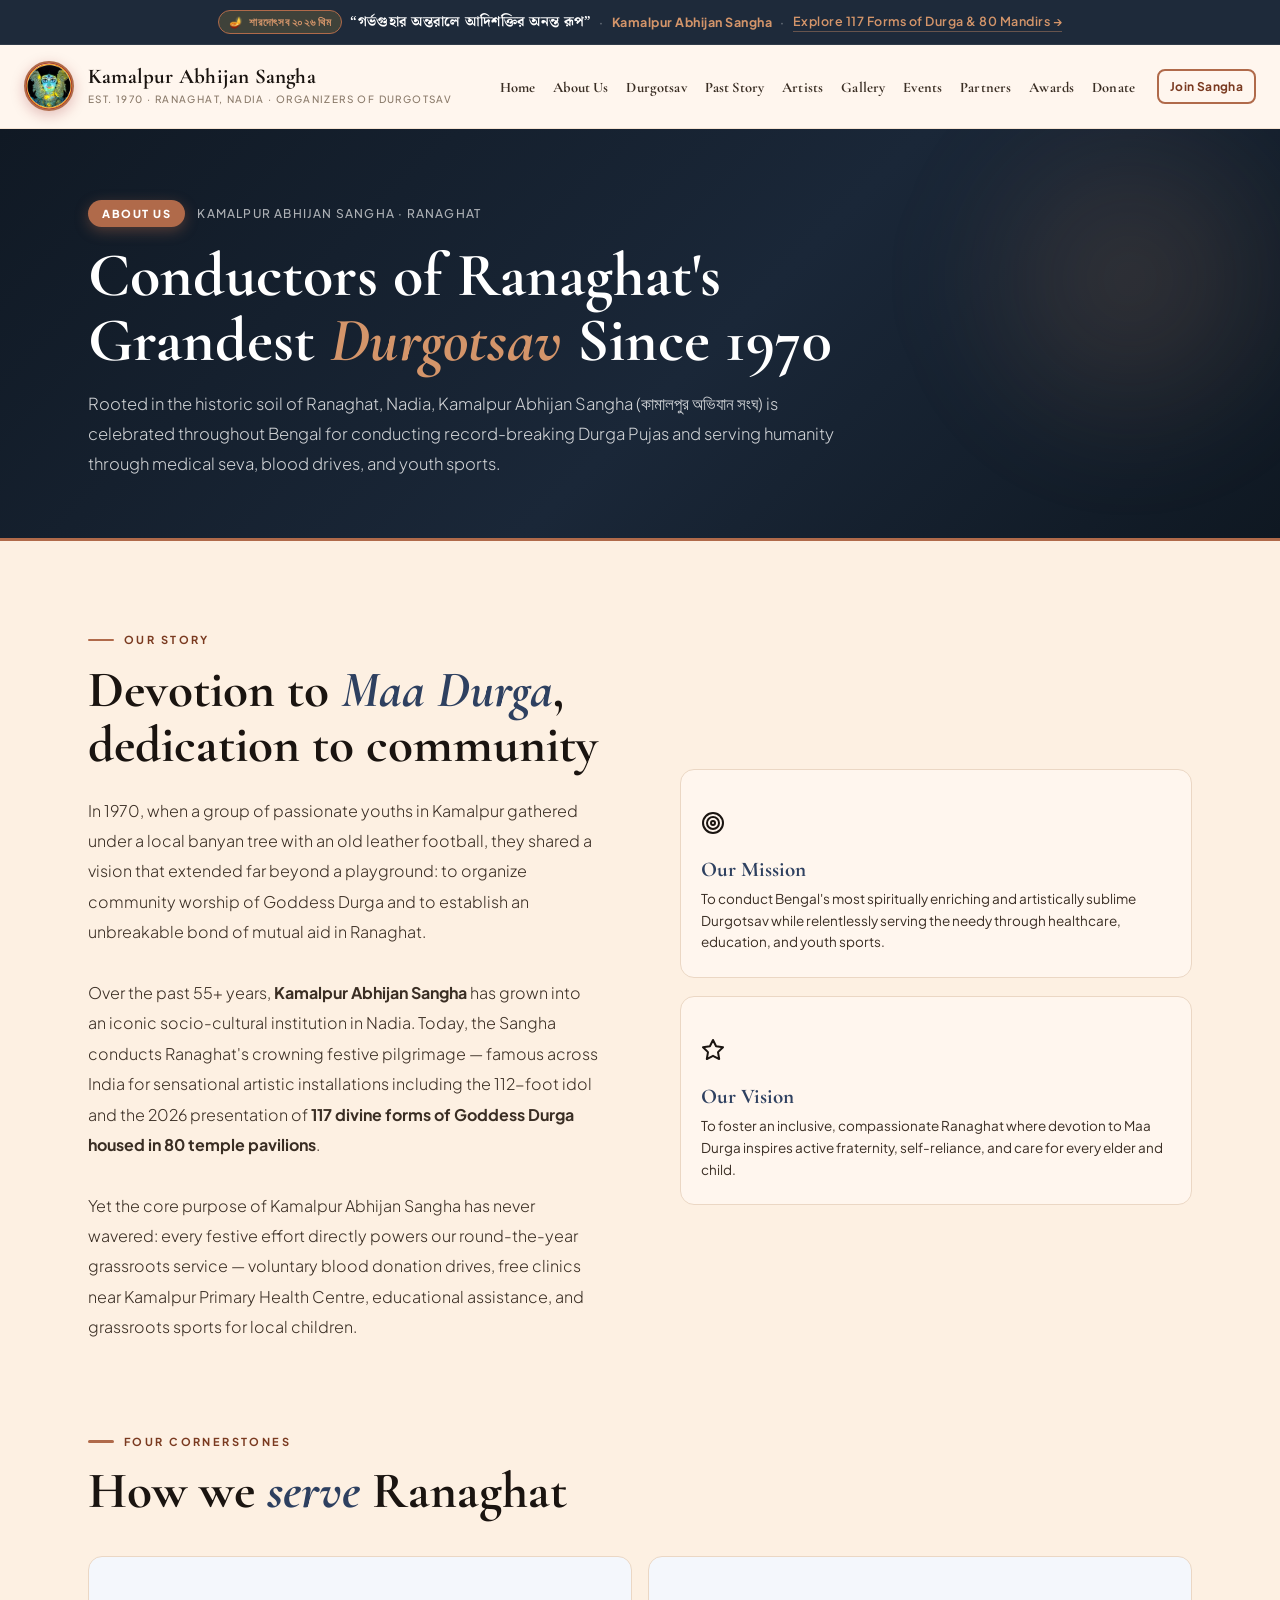
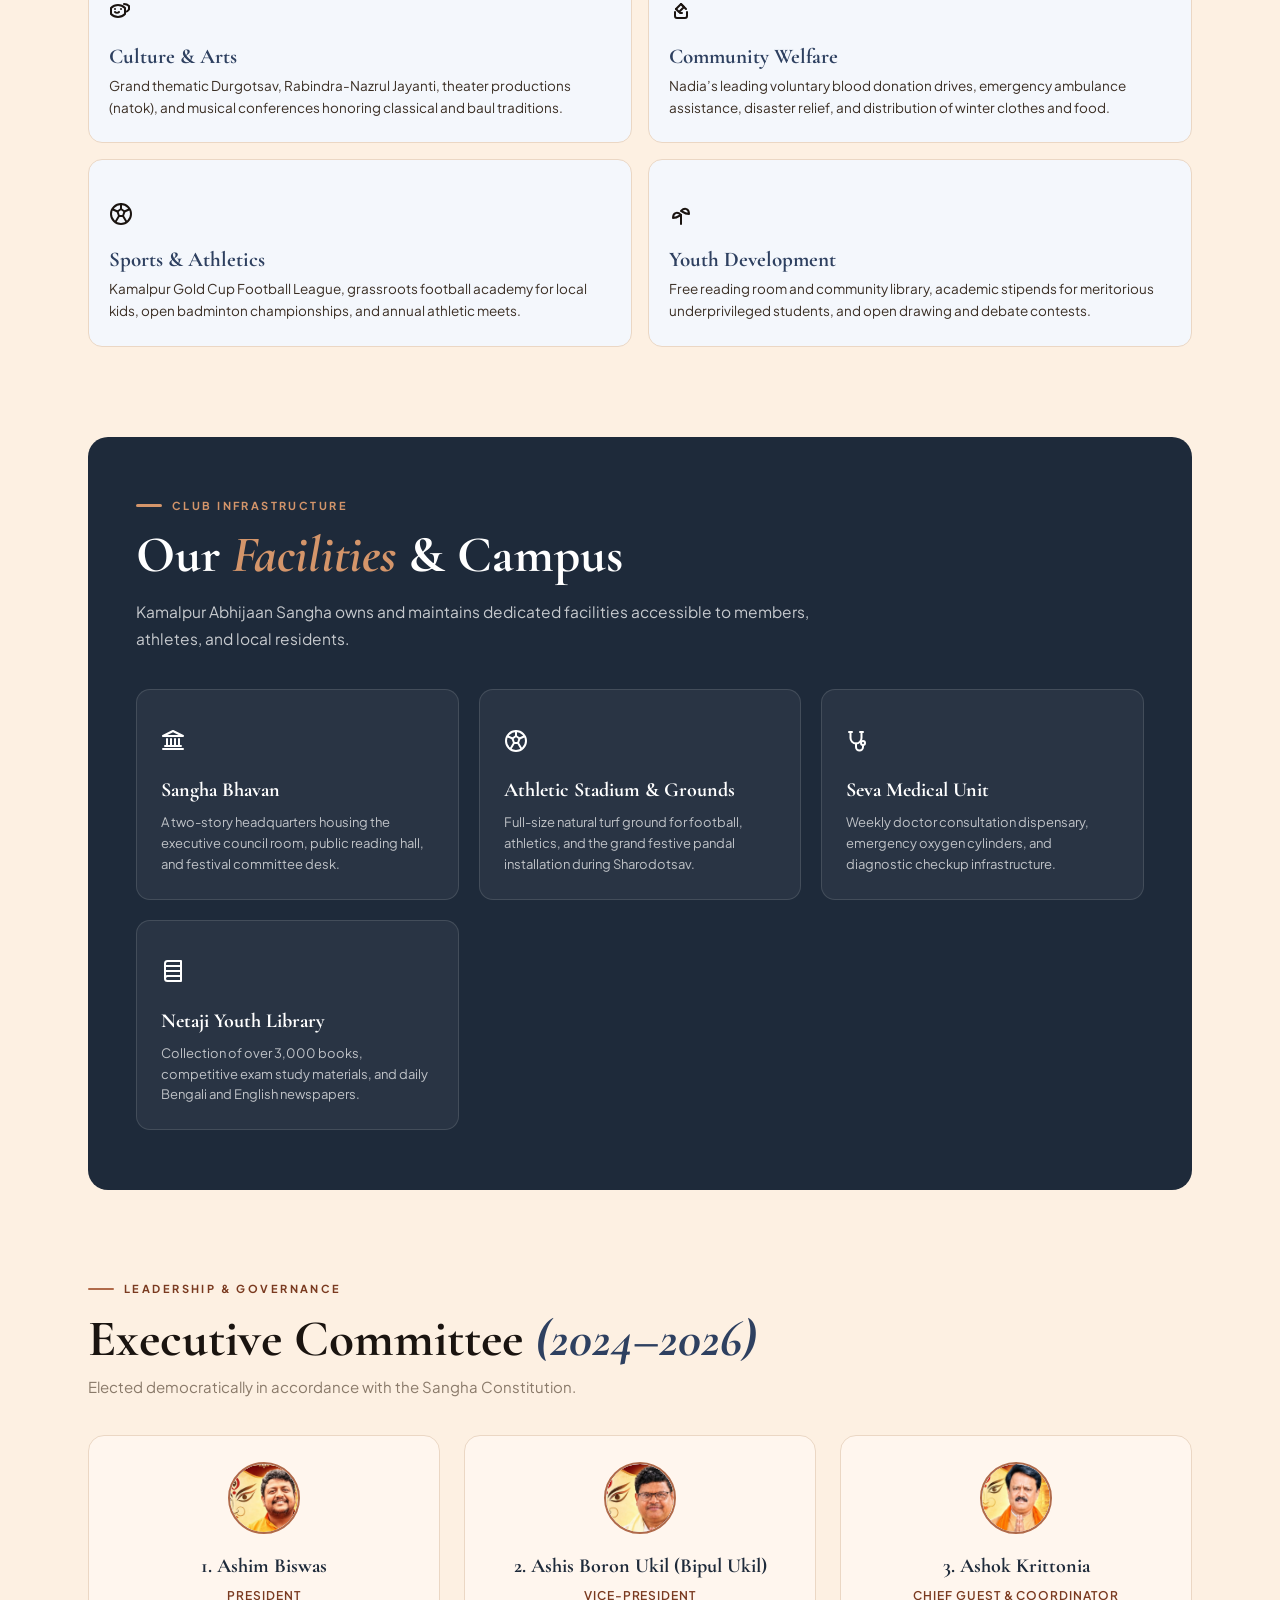
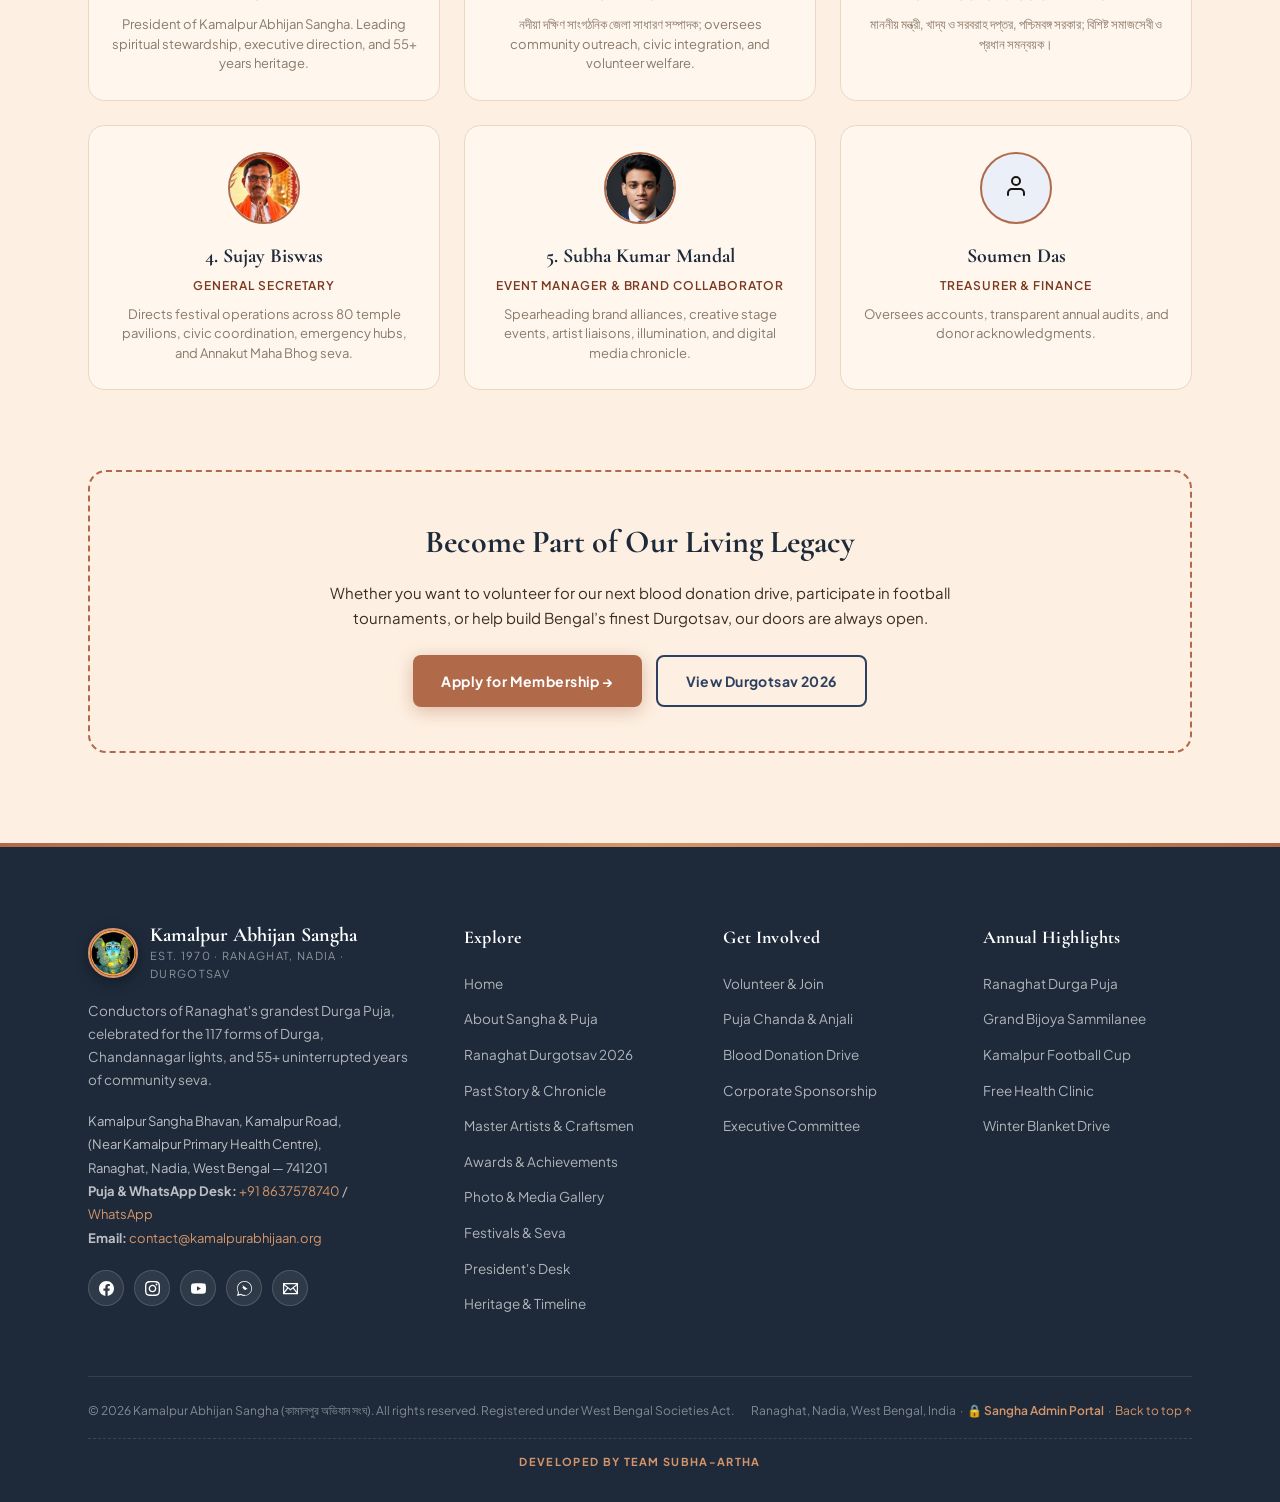
==== commit af419679: "Reframe homepage and leadership committee according to exact numbering 1 to 5" ====
--- a/about.html
+++ b/about.html
@@ -170,40 +170,40 @@
 
         <div class="committee-grid">
           <div class="comm-card">
-            <div class="comm-avatar" style="overflow:hidden; padding:0; border:2px solid var(--gold);"><img src="assets/president-avatar.jpg" alt="President Sujay Biswas" style="width:100%; height:100%; object-fit:cover; border-radius:50%; display:block;"></div>
-            <div class="comm-name">Sujay Biswas</div>
+            <div class="comm-avatar" style="overflow:hidden; padding:0; border:2px solid var(--gold);"><img src="assets/president-avatar.jpg" alt="President Ashim Biswas" style="width:100%; height:100%; object-fit:cover; border-radius:50%; display:block;"></div>
+            <div class="comm-name">1. Ashim Biswas</div>
             <div class="comm-role">President</div>
-            <div class="comm-meta">Senior community elder &amp; educationist; patron of the club for over 35 years.</div>
-          </div>
-          <div class="comm-card">
-            <div class="comm-avatar"><svg class="kas-icon" width="20" height="20" viewBox="0 0 24 24" fill="none" stroke="currentColor" stroke-width="2" stroke-linecap="round" stroke-linejoin="round" aria-hidden="true"><path d="M20 21v-2a4 4 0 0 0-4-4H8a4 4 0 0 0-4 4v2"/><circle cx="12" cy="7" r="4"/></svg></div>
-            <div class="comm-name">Pranab Mukherjee</div>
+            <div class="comm-meta">President of Kamalpur Abhijan Sangha. Leading spiritual stewardship, executive direction, and 55+ years heritage.</div>
+          </div>
+          <div class="comm-card">
+            <div class="comm-avatar" style="overflow:hidden; padding:0; border:2px solid var(--gold);"><img src="assets/vice-president-avatar.jpg?v=20261028-real" alt="Vice-President Ashis Boron Ukil" style="width:100%; height:100%; object-fit:cover; border-radius:50%; display:block;"></div>
+            <div class="comm-name">2. Ashis Boron Ukil (Bipul Ukil)</div>
             <div class="comm-role">Vice-President</div>
-            <div class="comm-meta">Oversees community relations, public safety, and administrative coordination.</div>
-          </div>
-          <div class="comm-card">
-            <div class="comm-avatar" style="overflow:hidden; padding:0; border:2px solid var(--gold);"><img src="assets/secretary-avatar.jpg" alt="General Secretary Ashim Biswas" style="width:100%; height:100%; object-fit:cover; border-radius:50%; display:block;"></div>
-            <div class="comm-name">Ashim Biswas</div>
+            <div class="comm-meta">নদীয়া দক্ষিণ সাংগঠনিক জেলা সাধারণ সম্পাদক; oversees community outreach, civic integration, and volunteer welfare.</div>
+          </div>
+          <div class="comm-card">
+            <div class="comm-avatar" style="overflow:hidden; padding:0; border:2px solid var(--gold);"><img src="assets/ashok-krittonia-avatar.jpg" alt="Chief Guest & Coordinator Ashok Krittonia" style="width:100%; height:100%; object-fit:cover; border-radius:50%; display:block;"></div>
+            <div class="comm-name">3. Ashok Krittonia</div>
+            <div class="comm-role">Chief Guest &amp; Coordinator</div>
+            <div class="comm-meta">মাননীয় মন্ত্রী, খাদ্য ও সরবরাহ দপ্তর, পশ্চিমবঙ্গ সরকার; বিশিষ্ট সমাজসেবী ও প্রধান সমন্বয়ক।</div>
+          </div>
+          <div class="comm-card">
+            <div class="comm-avatar" style="overflow:hidden; padding:0; border:2px solid var(--gold);"><img src="assets/secretary-avatar.jpg" alt="General Secretary Sujay Biswas" style="width:100%; height:100%; object-fit:cover; border-radius:50%; display:block;"></div>
+            <div class="comm-name">4. Sujay Biswas</div>
             <div class="comm-role">General Secretary</div>
-            <div class="comm-meta">Chief coordinator of club administration, executive resolutions, and annual festival affairs.</div>
-          </div>
-          <div class="comm-card">
-            <div class="comm-avatar"><svg class="kas-icon" width="20" height="20" viewBox="0 0 24 24" fill="none" stroke="currentColor" stroke-width="2" stroke-linecap="round" stroke-linejoin="round" aria-hidden="true"><path d="M20 21v-2a4 4 0 0 0-4-4H8a4 4 0 0 0-4 4v2"/><circle cx="12" cy="7" r="4"/></svg></div>
-            <div class="comm-name">Arindam Saha</div>
-            <div class="comm-role">Joint Secretary</div>
-            <div class="comm-meta">Leads volunteer coordination, youth engagement, and member outreach.</div>
+            <div class="comm-meta">Directs festival operations across 80 temple pavilions, civic coordination, emergency hubs, and Annakut Maha Bhog seva.</div>
+          </div>
+          <div class="comm-card">
+            <div class="comm-avatar" style="overflow:hidden; padding:0; border:2px solid var(--gold);"><img src="assets/event-manager-avatar.jpg" alt="Event Manager Subha Kumar Mandal" style="width:100%; height:100%; object-fit:cover; border-radius:50%; display:block;"></div>
+            <div class="comm-name">5. Subha Kumar Mandal</div>
+            <div class="comm-role">Event Manager &amp; Brand Collaborator</div>
+            <div class="comm-meta">Spearheading brand alliances, creative stage events, artist liaisons, illumination, and digital media chronicle.</div>
           </div>
           <div class="comm-card">
             <div class="comm-avatar"><svg class="kas-icon" width="20" height="20" viewBox="0 0 24 24" fill="none" stroke="currentColor" stroke-width="2" stroke-linecap="round" stroke-linejoin="round" aria-hidden="true"><path d="M20 21v-2a4 4 0 0 0-4-4H8a4 4 0 0 0-4 4v2"/><circle cx="12" cy="7" r="4"/></svg></div>
             <div class="comm-name">Soumen Das</div>
             <div class="comm-role">Treasurer &amp; Finance</div>
             <div class="comm-meta">Oversees accounts, transparent annual audits, and donor acknowledgments.</div>
-          </div>
-          <div class="comm-card">
-            <div class="comm-avatar"><svg class="kas-icon" width="20" height="20" viewBox="0 0 24 24" fill="none" stroke="currentColor" stroke-width="2" stroke-linecap="round" stroke-linejoin="round" aria-hidden="true"><path d="M20 21v-2a4 4 0 0 0-4-4H8a4 4 0 0 0-4 4v2"/><circle cx="12" cy="7" r="4"/></svg></div>
-            <div class="comm-name">Kaushik Ghosh</div>
-            <div class="comm-role">Cultural &amp; Festival Convener</div>
-            <div class="comm-meta">Directs Sharodotsav artistic planning, lighting, artisan commissions, and stage programs.</div>
           </div>
         </div>
       </div>
--- a/styles.css
+++ b/styles.css
@@ -422,9 +422,10 @@
   position: absolute;
   inset: 0;
   background: 
-    radial-gradient(circle at 75% 30%, rgba(46, 64, 96, 0.85) 0%, transparent 60%),
+    radial-gradient(circle at 75% 30%, rgba(46, 64, 96, 0.65) 0%, transparent 60%),
     radial-gradient(circle at 25% 70%, rgba(176, 106, 74, 0.25) 0%, transparent 55%),
-    linear-gradient(135deg, #0e1722 0%, #172332 50%, #0d1620 100%);
+    linear-gradient(135deg, rgba(14, 23, 34, 0.88) 0%, rgba(23, 35, 50, 0.82) 50%, rgba(13, 22, 32, 0.94) 100%),
+    url('assets/kamalpur-hero-banner.png') center top / cover no-repeat;
   overflow: hidden;
 }
 
@@ -665,6 +666,657 @@
   background: rgba(255, 255, 255, 0.16);
   color: white;
   transform: translateY(-2px);
+}
+
+/* ══════════════════════════════════════════════════════════════
+   KALLOL-STYLE CINEMATIC COMMUNITY HERO & HEADER
+══════════════════════════════════════════════════════════════ */
+.nav-btn-outline {
+  font-family: var(--sans);
+  font-size: 13px;
+  font-weight: 600;
+  color: #7b4324;
+  background: transparent;
+  border: 1.5px solid #a66a4d;
+  padding: 8px 18px;
+  border-radius: 6px;
+  text-decoration: none;
+  transition: all 0.25s ease;
+  white-space: nowrap;
+  display: inline-block;
+  margin-left: 6px;
+}
+
+.nav-btn-outline:hover {
+  background: #a66a4d;
+  color: #ffffff;
+  transform: translateY(-1px);
+}
+
+.nav-btn-outline.highlight {
+  background: #faf4ef;
+}
+
+.nav-btn-outline.highlight:hover {
+  background: #a66a4d;
+  color: #ffffff;
+}
+
+.kallol-hero-section {
+  position: relative;
+  width: 100%;
+  min-height: 680px;
+  min-height: calc(100vh - 128px);
+  max-height: 860px;
+  display: flex;
+  flex-direction: column;
+  justify-content: space-between;
+  overflow: hidden;
+  background: #0d1522;
+}
+
+.kallol-hero-bg {
+  position: absolute;
+  inset: 0;
+  background: url('assets/kamalpur-hero-banner.png') center right / cover no-repeat;
+  z-index: 1;
+}
+
+.kallol-hero-overlay {
+  position: absolute;
+  inset: 0;
+  background: 
+    linear-gradient(to right, rgba(12, 18, 28, 0.95) 0%, rgba(12, 18, 28, 0.88) 36%, rgba(12, 18, 28, 0.55) 60%, rgba(12, 18, 28, 0.18) 100%),
+    linear-gradient(to top, rgba(10, 16, 26, 0.92) 0%, rgba(10, 16, 26, 0.3) 24%, transparent 50%),
+    linear-gradient(to bottom, rgba(12, 18, 28, 0.45) 0%, transparent 20%);
+  z-index: 2;
+  pointer-events: none;
+}
+
+.kallol-hero-inner {
+  position: relative;
+  z-index: 5;
+  width: 100%;
+  max-width: 1320px;
+  margin: 0 auto;
+  padding: 85px 48px 36px;
+  flex: 1;
+  display: flex;
+  flex-direction: column;
+  justify-content: space-between;
+  box-sizing: border-box;
+}
+
+.kallol-hero-content {
+  max-width: 620px;
+  margin-top: auto;
+  margin-bottom: auto;
+  padding-bottom: 30px;
+}
+
+.kallol-hero-h1 {
+  font-family: 'Cormorant Garamond', Georgia, 'Times New Roman', serif;
+  font-size: clamp(44px, 5.8vw, 76px);
+  font-weight: 700;
+  line-height: 1.08;
+  color: #ffffff;
+  letter-spacing: -0.015em;
+  margin: 0 0 20px;
+  text-shadow: 0 3px 20px rgba(0, 0, 0, 0.6);
+}
+
+.kallol-hero-accent {
+  font-family: 'Cormorant Garamond', Georgia, serif;
+  font-style: italic;
+  font-weight: 400;
+  color: #d89669;
+  text-shadow: 0 2px 24px rgba(216, 150, 105, 0.45);
+}
+
+.kallol-hero-sub {
+  font-family: 'Plus Jakarta Sans', system-ui, -apple-system, sans-serif;
+  font-size: clamp(14.5px, 1.4vw, 17px);
+  line-height: 1.68;
+  color: rgba(255, 255, 255, 0.82);
+  margin: 0 0 32px;
+  max-width: 530px;
+  text-shadow: 0 2px 10px rgba(0, 0, 0, 0.6);
+}
+
+.kallol-hero-actions {
+  display: flex;
+  align-items: center;
+  gap: 16px;
+  flex-wrap: wrap;
+}
+
+.kallol-btn-copper {
+  font-family: 'Plus Jakarta Sans', system-ui, sans-serif;
+  background: #b86b43;
+  color: #ffffff;
+  font-size: 15px;
+  font-weight: 600;
+  padding: 12px 26px;
+  border-radius: 6px;
+  text-decoration: none;
+  display: inline-flex;
+  align-items: center;
+  gap: 8px;
+  transition: all 0.25s ease;
+  box-shadow: 0 4px 16px rgba(184, 107, 67, 0.35);
+}
+
+.kallol-btn-copper:hover {
+  background: #a35933;
+  transform: translateY(-2px);
+  box-shadow: 0 6px 22px rgba(184, 107, 67, 0.5);
+  color: #ffffff;
+}
+
+.kallol-btn-ghost {
+  font-family: 'Plus Jakarta Sans', system-ui, sans-serif;
+  background: rgba(255, 255, 255, 0.04);
+  color: #ffffff;
+  font-size: 15px;
+  font-weight: 600;
+  padding: 11px 26px;
+  border-radius: 6px;
+  border: 1.5px solid rgba(255, 255, 255, 0.42);
+  text-decoration: none;
+  display: inline-flex;
+  align-items: center;
+  transition: all 0.25s ease;
+}
+
+.kallol-btn-ghost:hover {
+  background: rgba(255, 255, 255, 0.14);
+  border-color: #ffffff;
+  transform: translateY(-2px);
+  color: #ffffff;
+}
+
+/* Bottom Stats Bar inside Hero */
+.kallol-hero-bottom {
+  width: 100%;
+  margin-top: auto;
+}
+
+.kallol-hero-divider {
+  position: relative;
+  width: 100%;
+  height: 1px;
+  background: rgba(255, 255, 255, 0.15);
+  margin-bottom: 20px;
+}
+
+.kallol-divider-dot {
+  position: absolute;
+  top: -3px;
+  left: 0;
+  width: 7px;
+  height: 7px;
+  background: #d89669;
+  border-radius: 50%;
+  box-shadow: 0 0 10px #d89669;
+}
+
+.kallol-hero-bottom-grid {
+  display: flex;
+  align-items: flex-end;
+  justify-content: space-between;
+  gap: 24px;
+}
+
+.kallol-hero-stats {
+  display: flex;
+  align-items: center;
+  gap: 0;
+  flex-wrap: wrap;
+}
+
+.kallol-hstat {
+  padding-right: 32px;
+  margin-right: 32px;
+  border-right: 1px solid rgba(255, 255, 255, 0.14);
+}
+
+.kallol-hstat:last-child {
+  border-right: none;
+  padding-right: 0;
+  margin-right: 0;
+}
+
+.kallol-hstat-num {
+  font-family: 'Cormorant Garamond', Georgia, serif;
+  font-size: 38px;
+  font-weight: 700;
+  color: #ffffff;
+  line-height: 1;
+  display: flex;
+  align-items: baseline;
+}
+
+.kallol-hstat-num sup {
+  font-size: 20px;
+  color: #d89669;
+  margin-left: 2px;
+  top: -0.35em;
+}
+
+.kallol-hstat-lbl {
+  font-family: 'Plus Jakarta Sans', system-ui, sans-serif;
+  font-size: 10px;
+  font-weight: 600;
+  color: rgba(255, 255, 255, 0.58);
+  letter-spacing: 0.12em;
+  text-transform: uppercase;
+  margin-top: 6px;
+}
+
+.kallol-hero-scroll {
+  display: flex;
+  flex-direction: column;
+  align-items: center;
+  cursor: pointer;
+  opacity: 0.8;
+  transition: opacity 0.25s ease;
+  user-select: none;
+}
+
+.kallol-hero-scroll:hover {
+  opacity: 1;
+}
+
+.kallol-scroll-mouse {
+  width: 19px;
+  height: 30px;
+  border: 1.5px solid rgba(255, 255, 255, 0.5);
+  border-radius: 12px;
+  position: relative;
+  margin-bottom: 5px;
+}
+
+.kallol-scroll-wheel {
+  width: 3px;
+  height: 6px;
+  background: #d89669;
+  border-radius: 2px;
+  position: absolute;
+  top: 5px;
+  left: 50%;
+  transform: translateX(-50%);
+  animation: scrollWheel 1.8s infinite ease;
+}
+
+@keyframes scrollWheel {
+  0% { top: 5px; opacity: 1; }
+  100% { top: 16px; opacity: 0; }
+}
+
+.kallol-scroll-lbl {
+  font-family: 'Plus Jakarta Sans', system-ui, sans-serif;
+  font-size: 9px;
+  font-weight: 700;
+  color: rgba(255, 255, 255, 0.5);
+  letter-spacing: 0.14em;
+}
+
+/* Ticker Ribbon Bar */
+.kallol-ticker-ribbon {
+  background: #142236;
+  border-top: 1px solid rgba(216, 150, 105, 0.35);
+  border-bottom: 1px solid rgba(216, 150, 105, 0.25);
+  padding: 13px 24px;
+  overflow: hidden;
+  position: relative;
+  z-index: 10;
+  white-space: nowrap;
+}
+
+.kallol-ticker-track {
+  display: flex;
+  align-items: center;
+  justify-content: center;
+  gap: 20px;
+  font-family: 'Cormorant Garamond', Georgia, serif;
+  font-style: italic;
+  font-size: 16px;
+  color: rgba(255, 255, 255, 0.88);
+  letter-spacing: 0.02em;
+}
+
+.kallol-ticker-track .ribbon-dot {
+  color: #d89669;
+  font-style: normal;
+  font-size: 18px;
+  line-height: 1;
+}
+
+/* Section Peek for WHO WE ARE */
+.kallol-section-kicker {
+  font-family: 'Plus Jakarta Sans', system-ui, sans-serif;
+  font-size: 12px;
+  font-weight: 700;
+  color: #b86b43;
+  letter-spacing: 0.14em;
+  text-transform: uppercase;
+  margin-bottom: 12px;
+}
+
+.kallol-section-title {
+  font-family: 'Cormorant Garamond', Georgia, serif;
+  font-size: clamp(34px, 4.2vw, 52px);
+  font-weight: 700;
+  line-height: 1.15;
+  color: var(--text);
+  margin: 0 0 20px;
+}
+
+.kallol-title-accent {
+  font-style: italic;
+  color: #b86b43;
+  font-weight: 400;
+}
+
+@media (max-width: 991px) {
+  .kallol-hero-inner {
+    padding: 70px 24px 30px;
+  }
+  .kallol-hero-stats {
+    gap: 16px;
+  }
+  .kallol-hstat {
+    padding-right: 18px;
+    margin-right: 18px;
+  }
+  .kallol-ticker-track {
+    justify-content: flex-start;
+    animation: ribbonScroll 25s linear infinite;
+    display: inline-flex;
+  }
+}
+
+@media (max-width: 640px) {
+  .kallol-hstat {
+    border-right: none;
+    padding-right: 0;
+    margin-right: 20px;
+    margin-bottom: 8px;
+  }
+  .kallol-hero-scroll {
+    display: none;
+  }
+}
+
+/* ══════════════════════════════════════════════════════════════
+   EXECUTIVE LEADERSHIP GRID (5 KEY PERSONALITIES)
+══════════════════════════════════════════════════════════════ */
+.leadership-grid {
+  display: grid;
+  grid-template-columns: repeat(5, 1fr);
+  gap: 20px;
+  margin-bottom: 60px;
+}
+
+@media (max-width: 1200px) {
+  .leadership-grid {
+    grid-template-columns: repeat(3, 1fr);
+  }
+}
+
+@media (max-width: 768px) {
+  .leadership-grid {
+    grid-template-columns: repeat(2, 1fr);
+  }
+}
+
+@media (max-width: 520px) {
+  .leadership-grid {
+    grid-template-columns: 1fr;
+  }
+}
+
+.leadership-card {
+  background: var(--white);
+  border: 1.5px solid var(--border-2);
+  border-radius: 16px;
+  overflow: hidden;
+  box-shadow: 0 8px 24px rgba(30, 42, 58, 0.06);
+  transition: transform 0.3s ease, box-shadow 0.3s ease, border-color 0.3s ease;
+  display: flex;
+  flex-direction: column;
+}
+
+.leadership-card:hover {
+  transform: translateY(-5px);
+  border-color: var(--gold);
+  box-shadow: 0 16px 36px rgba(179, 32, 37, 0.14);
+}
+
+.leadership-card-media {
+  position: relative;
+  width: 100%;
+  aspect-ratio: 3 / 4;
+  overflow: hidden;
+  background: #2b060a;
+  cursor: pointer;
+}
+
+.leadership-card-img {
+  width: 100%;
+  height: 100%;
+  object-fit: cover;
+  display: block;
+  transition: transform 0.4s ease;
+}
+
+.leadership-card:hover .leadership-card-img {
+  transform: scale(1.04);
+}
+
+.leadership-card-badge {
+  position: absolute;
+  top: 10px;
+  left: 10px;
+  background: rgba(14, 23, 34, 0.88);
+  backdrop-filter: blur(6px);
+  color: #f8d88a;
+  border: 1px solid rgba(212, 175, 55, 0.5);
+  font-family: var(--sans);
+  font-size: 10.5px;
+  font-weight: 700;
+  letter-spacing: 0.04em;
+  padding: 4px 9px;
+  border-radius: 20px;
+  text-transform: uppercase;
+}
+
+.leadership-card-body {
+  padding: 16px 14px 18px;
+  display: flex;
+  flex-direction: column;
+  flex: 1;
+}
+
+.leadership-card-name {
+  font-family: var(--serif);
+  font-size: 19px;
+  font-weight: 700;
+  color: var(--eg-dark);
+  margin: 0 0 3px;
+  line-height: 1.2;
+}
+
+.leadership-card-role {
+  font-family: var(--sans);
+  font-size: 12px;
+  font-weight: 600;
+  color: #b86b43;
+  margin: 0 0 8px;
+  letter-spacing: 0.02em;
+}
+
+.leadership-card-desc {
+  font-family: var(--sans);
+  font-size: 12.5px;
+  color: var(--text-3);
+  line-height: 1.55;
+  margin-bottom: 12px;
+  flex: 1;
+}
+
+.leadership-card-btn {
+  font-family: var(--sans);
+  font-size: 11.5px;
+  font-weight: 600;
+  color: var(--gold-dark);
+  text-decoration: none;
+  display: inline-flex;
+  align-items: center;
+  gap: 5px;
+  border: 1px solid var(--border);
+  padding: 5px 11px;
+  border-radius: 6px;
+  width: fit-content;
+  transition: all 0.2s ease;
+  background: var(--eg-pale);
+}
+
+.leadership-card-btn:hover {
+  background: var(--gold);
+  color: #ffffff;
+  border-color: var(--gold);
+}
+
+/* ══════════════════════════════════════════════════════════════
+   OFFICIAL HERO PANORAMA SHOWCASE BANNER
+══════════════════════════════════════════════════════════════ */
+.hero-panorama-showcase {
+  margin: 34px 0 24px;
+  width: 100%;
+  max-width: 1100px;
+  position: relative;
+  z-index: 5;
+  opacity: 0;
+  animation: fadeUp 0.8s 1.2s ease forwards;
+}
+
+.hero-panorama-card {
+  position: relative;
+  background: #0d1522;
+  border-radius: 18px;
+  overflow: hidden;
+  border: 1.5px solid rgba(212, 160, 23, 0.45);
+  box-shadow: 0 20px 48px rgba(0, 0, 0, 0.7), 0 0 35px rgba(212, 160, 23, 0.18);
+  cursor: pointer;
+  transition: transform 0.35s ease, box-shadow 0.35s ease, border-color 0.35s ease;
+}
+
+.hero-panorama-card:hover {
+  transform: translateY(-4px);
+  border-color: rgba(248, 216, 138, 0.8);
+  box-shadow: 0 28px 60px rgba(0, 0, 0, 0.85), 0 0 50px rgba(212, 160, 23, 0.35);
+}
+
+.hero-panorama-img-wrap {
+  position: relative;
+  width: 100%;
+  overflow: hidden;
+  aspect-ratio: 1024 / 341;
+  background: #070c14;
+}
+
+.hero-panorama-img {
+  width: 100%;
+  height: 100%;
+  object-fit: cover;
+  display: block;
+  transition: transform 0.6s cubic-bezier(0.2, 0.8, 0.2, 1);
+}
+
+.hero-panorama-card:hover .hero-panorama-img {
+  transform: scale(1.02);
+}
+
+.hero-panorama-shine {
+  position: absolute;
+  inset: 0;
+  background: linear-gradient(105deg, transparent 40%, rgba(255, 255, 255, 0.12) 48%, rgba(255, 255, 255, 0.22) 50%, rgba(255, 255, 255, 0.12) 52%, transparent 60%);
+  transform: translateX(-100%);
+  transition: transform 0.85s ease;
+  pointer-events: none;
+}
+
+.hero-panorama-card:hover .hero-panorama-shine {
+  transform: translateX(100%);
+}
+
+.hero-panorama-foot {
+  display: flex;
+  align-items: center;
+  justify-content: space-between;
+  gap: 16px;
+  padding: 12px 22px;
+  background: linear-gradient(90deg, #0e1724 0%, #152236 50%, #0e1724 100%);
+  border-top: 1px solid rgba(212, 160, 23, 0.25);
+  flex-wrap: wrap;
+}
+
+.hero-panorama-tag {
+  display: inline-flex;
+  align-items: center;
+  gap: 8px;
+  font-family: var(--sans);
+  font-size: 12.5px;
+  font-weight: 700;
+  letter-spacing: 0.05em;
+  color: #F8D88A;
+  text-transform: uppercase;
+}
+
+.hero-panorama-tag .live-dot {
+  width: 8px;
+  height: 8px;
+  background: #22c55e;
+  border-radius: 50%;
+  box-shadow: 0 0 10px #22c55e;
+  display: inline-block;
+  animation: pulseDot 2s infinite ease-in-out;
+}
+
+.hero-panorama-motto {
+  font-family: var(--bengali);
+  font-size: 14px;
+  font-weight: 600;
+  color: rgba(255, 255, 255, 0.9);
+  letter-spacing: 0.02em;
+}
+
+.hero-panorama-zoom-btn {
+  display: inline-flex;
+  align-items: center;
+  gap: 6px;
+  padding: 6px 14px;
+  border-radius: 20px;
+  background: rgba(212, 160, 23, 0.16);
+  border: 1px solid rgba(212, 160, 23, 0.45);
+  color: #FFFFFF;
+  font-size: 12px;
+  font-weight: 600;
+  text-decoration: none;
+  cursor: pointer;
+  transition: all 0.25s ease;
+}
+
+.hero-panorama-zoom-btn:hover {
+  background: var(--gold);
+  color: #0b111a;
+  border-color: var(--gold);
+}
+
+@keyframes pulseDot {
+  0%, 100% { opacity: 1; transform: scale(1); }
+  50% { opacity: 0.4; transform: scale(0.85); }
 }
 
 .hero-stats {
@@ -2052,102 +2704,555 @@
   margin-top: 12px;
 }
 
+/* ══════════════════════════════════════════════════════════════
+   FINE-ART CURATED GALLERY (YESSY DESIGN PATTERN)
+══════════════════════════════════════════════════════════════ */
+.yessy-hero {
+  position: relative;
+  min-height: 520px;
+  background: url('assets/kamalpur-hero-banner.png') center center / cover no-repeat;
+  display: flex;
+  align-items: center;
+  justify-content: center;
+  padding: 120px 20px 95px;
+  text-align: center;
+  overflow: hidden;
+}
+
+.yessy-hero::before {
+  content: '';
+  position: absolute;
+  inset: 0;
+  background: radial-gradient(circle at center, rgba(20, 14, 8, 0.48) 0%, rgba(10, 8, 5, 0.84) 100%),
+              linear-gradient(180deg, rgba(0,0,0,0.45) 0%, rgba(12,18,28,0.85) 100%);
+  pointer-events: none;
+}
+
+.yessy-hero-inner {
+  position: relative;
+  z-index: 2;
+  max-width: 860px;
+  margin: 0 auto;
+  width: 100%;
+}
+
+.yessy-headline {
+  font-family: var(--serif);
+  font-size: clamp(32px, 5.5vw, 56px);
+  font-weight: 700;
+  letter-spacing: 0.1em;
+  text-transform: uppercase;
+  color: #FFFFFF;
+  margin: 0 0 12px;
+  text-shadow: 0 4px 24px rgba(0, 0, 0, 0.7);
+  line-height: 1.15;
+}
+
+.yessy-subline {
+  font-family: var(--sans);
+  font-size: clamp(13.5px, 1.8vw, 15px);
+  color: rgba(255, 255, 255, 0.92);
+  max-width: 680px;
+  margin: 0 auto 34px;
+  line-height: 1.6;
+  text-shadow: 0 2px 10px rgba(0, 0, 0, 0.8);
+}
+
+/* Floating Search Bar */
+.yessy-search-bar {
+  display: flex;
+  align-items: stretch;
+  background: #FFFFFF;
+  border-radius: 4px;
+  max-width: 720px;
+  width: 100%;
+  margin: 0 auto;
+  box-shadow: 0 18px 48px rgba(0, 0, 0, 0.45);
+  overflow: hidden;
+  height: 54px;
+  border: 1px solid rgba(255, 255, 255, 0.85);
+}
+
+.yessy-search-input {
+  flex: 1;
+  border: none;
+  outline: none;
+  padding: 0 20px;
+  font-family: var(--sans);
+  font-size: 14.5px;
+  color: #2B2523;
+  background: #FFFFFF;
+}
+
+.yessy-search-input::placeholder {
+  color: #8C827A;
+  font-size: 14px;
+}
+
+.yessy-select-wrap {
+  position: relative;
+  border-left: 1px solid #E5E0DA;
+  background: #FFFFFF;
+  display: flex;
+  align-items: center;
+}
+
+.yessy-cat-select {
+  border: none;
+  outline: none;
+  background: transparent;
+  padding: 0 32px 0 16px;
+  font-family: var(--sans);
+  font-size: 13.5px;
+  font-weight: 600;
+  color: #4A423C;
+  cursor: pointer;
+  appearance: none;
+  -webkit-appearance: none;
+  height: 100%;
+}
+
+.yessy-select-arrow {
+  position: absolute;
+  right: 12px;
+  pointer-events: none;
+  font-size: 10px;
+  color: #8C827A;
+}
+
+.yessy-search-btn {
+  background: #FFB300;
+  border: none;
+  width: 74px;
+  display: flex;
+  align-items: center;
+  justify-content: center;
+  cursor: pointer;
+  color: #FFFFFF;
+  transition: background 0.2s ease;
+  flex-shrink: 0;
+}
+
+.yessy-search-btn:hover {
+  background: #F59E0B;
+}
+
+@media (max-width: 600px) {
+  .yessy-search-bar {
+    flex-wrap: wrap;
+    height: auto;
+    border-radius: 6px;
+  }
+  .yessy-search-input {
+    width: 100%;
+    height: 48px;
+  }
+  .yessy-select-wrap {
+    flex: 1;
+    border-left: none;
+    border-top: 1px solid #E5E0DA;
+    height: 44px;
+  }
+  .yessy-search-btn {
+    height: 44px;
+    width: 54px;
+    border-top: 1px solid #E5E0DA;
+  }
+}
+
+/* White Bar with CATEGORIES header */
+.yessy-categories-bar {
+  background: #FFFFFF;
+  border-bottom: 1px solid #EAE5DF;
+  padding: 24px 0 20px;
+}
+
+.yessy-categories-title {
+  font-family: var(--serif);
+  font-size: 21px;
+  font-weight: 700;
+  letter-spacing: 0.14em;
+  text-transform: uppercase;
+  color: #2D2520;
+  margin: 0;
+}
+
+/* 4-Column Framed Category Grid */
+.yessy-category-section {
+  padding: 36px 0 90px;
+  background: #F7F5F2;
+}
+
+.yessy-grid {
+  display: grid;
+  grid-template-columns: repeat(4, 1fr);
+  gap: 22px;
+}
+
+@media (max-width: 1080px) {
+  .yessy-grid {
+    grid-template-columns: repeat(3, 1fr);
+    gap: 18px;
+  }
+}
+
+@media (max-width: 768px) {
+  .yessy-grid {
+    grid-template-columns: repeat(2, 1fr);
+    gap: 14px;
+  }
+}
+
+@media (max-width: 480px) {
+  .yessy-grid {
+    grid-template-columns: 1fr;
+    gap: 14px;
+  }
+}
+
+.yessy-card {
+  position: relative;
+  aspect-ratio: 1 / 1;
+  background: #0B111E;
+  border: 4px solid #FFFFFF;
+  border-radius: 4px;
+  box-shadow: 0 4px 18px rgba(0, 0, 0, 0.08);
+  overflow: hidden;
+  cursor: pointer;
+  text-decoration: none;
+  transition: transform 0.35s cubic-bezier(0.16, 1, 0.3, 1), box-shadow 0.35s ease, border-color 0.35s ease;
+  display: block;
+}
+
+.yessy-card:hover {
+  transform: translateY(-6px);
+  box-shadow: 0 16px 36px rgba(30, 20, 10, 0.22);
+  border-color: #FFB300;
+}
+
+.yessy-card-img {
+  width: 100%;
+  height: 100%;
+  object-fit: cover;
+  display: block;
+  transition: transform 0.6s cubic-bezier(0.16, 1, 0.3, 1);
+}
+
+.yessy-card:hover .yessy-card-img {
+  transform: scale(1.08);
+}
+
+.yessy-card-overlay {
+  position: absolute;
+  inset: 0;
+  background: linear-gradient(180deg, rgba(0,0,0,0) 30%, rgba(8,5,2,0.4) 60%, rgba(6,3,1,0.92) 100%);
+  display: flex;
+  flex-direction: column;
+  justify-content: flex-end;
+  padding: 18px 20px;
+  pointer-events: none;
+}
+
+.yessy-card-title {
+  font-family: var(--serif);
+  text-transform: uppercase;
+  letter-spacing: 0.08em;
+  color: #FFFFFF;
+  margin: 0;
+  text-shadow: 0 2px 8px rgba(0, 0, 0, 0.9);
+  line-height: 1.15;
+}
+
+.yessy-card-title .line-1 {
+  display: block;
+  font-size: 16.5px;
+  font-weight: 700;
+  color: #FFFFFF;
+}
+
+.yessy-card-title .line-2 {
+  display: block;
+  font-size: 13.5px;
+  font-weight: 600;
+  color: rgba(255, 255, 255, 0.92);
+  margin-top: 2px;
+}
+
+.yessy-card-count {
+  position: absolute;
+  top: 10px;
+  right: 10px;
+  background: rgba(0, 0, 0, 0.65);
+  backdrop-filter: blur(4px);
+  color: #FFD54F;
+  font-size: 10.5px;
+  font-weight: 700;
+  padding: 3px 8px;
+  border-radius: 999px;
+  letter-spacing: 0.04em;
+  border: 1px solid rgba(255, 255, 255, 0.2);
+  opacity: 0;
+  transform: translateY(-4px);
+  transition: all 0.25s ease;
+}
+
+.yessy-card:hover .yessy-card-count {
+  opacity: 1;
+  transform: translateY(0);
+}
+
 .gallery-grid {
   display: grid;
   grid-template-columns: repeat(3, 1fr);
-  gap: 24px;
-}
-
+  gap: 28px;
+}
+
+@media (max-width: 1024px) {
+  .gallery-grid {
+    grid-template-columns: repeat(2, 1fr);
+    gap: 22px;
+  }
+}
+
+@media (max-width: 640px) {
+  .gallery-grid {
+    grid-template-columns: 1fr;
+    gap: 18px;
+  }
+}
+
+/* ═══════════════════════════════
+   HERO METRICS BAR (gallery.html)
+═══════════════════════════════ */
+.gallery-hero-metrics {
+  display: grid;
+  grid-template-columns: repeat(4, 1fr);
+  gap: 16px;
+  margin-top: 36px;
+  padding: 20px 24px;
+  background: rgba(255, 255, 255, 0.04);
+  backdrop-filter: blur(12px);
+  border: 1px solid rgba(212, 175, 55, 0.25);
+  border-radius: 16px;
+}
+
+@media (max-width: 900px) {
+  .gallery-hero-metrics {
+    grid-template-columns: repeat(2, 1fr);
+    gap: 14px;
+  }
+}
+
+@media (max-width: 520px) {
+  .gallery-hero-metrics {
+    grid-template-columns: 1fr;
+    padding: 16px;
+  }
+}
+
+.ghm-item {
+  display: flex;
+  align-items: center;
+  gap: 14px;
+  padding: 8px 12px;
+}
+
+.ghm-icon {
+  width: 44px;
+  height: 44px;
+  border-radius: 12px;
+  background: rgba(212, 175, 55, 0.15);
+  border: 1px solid rgba(212, 175, 55, 0.35);
+  display: flex;
+  align-items: center;
+  justify-content: center;
+  font-size: 20px;
+  flex-shrink: 0;
+}
+
+.ghm-val {
+  font-family: var(--serif);
+  font-size: 24px;
+  font-weight: 700;
+  color: var(--gold-bright, #F59E0B);
+  line-height: 1.1;
+}
+
+.ghm-label {
+  font-family: var(--sans);
+  font-size: 12px;
+  color: rgba(255, 255, 255, 0.8);
+  margin-top: 2px;
+  text-transform: uppercase;
+  letter-spacing: 0.05em;
+  font-weight: 600;
+}
+
+/* ═══════════════════════════════
+   GALLERY FILTER TOOLBAR & SEARCH
+═══════════════════════════════ */
+.gallery-filter-toolbar {
+  display: flex;
+  flex-direction: column;
+  gap: 20px;
+  margin-bottom: 40px;
+}
+
+.filter-tabs {
+  display: flex;
+  align-items: center;
+  justify-content: center;
+  flex-wrap: wrap;
+  gap: 10px;
+}
+
+.filter-btn {
+  display: inline-flex;
+  align-items: center;
+  gap: 8px;
+  background: var(--white);
+  border: 1.5px solid var(--border);
+  padding: 10px 20px;
+  border-radius: 999px;
+  font-family: var(--sans);
+  font-size: 13.5px;
+  font-weight: 700;
+  color: var(--text-2);
+  cursor: pointer;
+  transition: all 0.25s cubic-bezier(0.16, 1, 0.3, 1);
+  box-shadow: 0 2px 8px rgba(0, 0, 0, 0.03);
+}
+
+.filter-btn:hover {
+  border-color: var(--gold);
+  color: var(--gold-dark);
+  background: var(--gold-pale);
+  transform: translateY(-2px);
+}
+
+.filter-btn.active {
+  background: linear-gradient(135deg, var(--eg) 0%, var(--eg-dark) 100%);
+  color: #FFFFFF;
+  border-color: var(--eg);
+  box-shadow: 0 6px 16px rgba(46, 64, 96, 0.28);
+}
+
+.filter-count {
+  font-size: 11px;
+  font-weight: 800;
+  padding: 2px 8px;
+  border-radius: 999px;
+  background: rgba(0, 0, 0, 0.07);
+  color: var(--text-3);
+  transition: all 0.2s ease;
+}
+
+.filter-btn.active .filter-count {
+  background: rgba(255, 255, 255, 0.22);
+  color: #FFFFFF;
+}
+
+.gallery-search-wrap {
+  display: flex;
+  align-items: center;
+  gap: 12px;
+  max-width: 580px;
+  width: 100%;
+  margin: 0 auto;
+  background: var(--white);
+  border: 1.5px solid var(--border);
+  border-radius: 999px;
+  padding: 8px 18px;
+  box-shadow: 0 4px 18px rgba(0, 0, 0, 0.04);
+  transition: border-color 0.2s ease, box-shadow 0.2s ease;
+}
+
+.gallery-search-wrap:focus-within {
+  border-color: var(--gold);
+  box-shadow: 0 6px 24px rgba(212, 175, 55, 0.2);
+}
+
+.gallery-search-wrap svg {
+  color: var(--text-3);
+  flex-shrink: 0;
+}
+
+.gallery-search-input {
+  width: 100%;
+  border: none;
+  outline: none;
+  background: transparent;
+  font-family: var(--sans);
+  font-size: 14px;
+  color: var(--eg-dark);
+}
+
+.gallery-search-input::placeholder {
+  color: var(--text-3);
+}
+
+.search-clear-btn {
+  background: none;
+  border: none;
+  color: var(--text-3);
+  font-size: 18px;
+  cursor: pointer;
+  padding: 0 4px;
+  line-height: 1;
+}
+
+.search-clear-btn:hover {
+  color: var(--eg-dark);
+}
+
+/* ═══════════════════════════════
+   PREMIUM GALLERY CARD DESIGN
+═══════════════════════════════ */
 .gallery-item {
-  border-radius: 16px;
+  border-radius: 18px;
   overflow: hidden;
   border: 1.5px solid var(--border);
   background: var(--white);
   cursor: pointer;
-  transition: var(--transition);
+  transition: transform 0.35s cubic-bezier(0.16, 1, 0.3, 1), box-shadow 0.35s ease, border-color 0.35s ease;
+  display: flex;
+  flex-direction: column;
+  box-shadow: 0 4px 20px rgba(0, 0, 0, 0.04);
+  position: relative;
 }
 
 .gallery-item:hover {
   transform: translateY(-6px);
-  box-shadow: 0 16px 40px rgba(30, 42, 58, 0.12);
+  box-shadow: 0 20px 48px rgba(30, 42, 58, 0.14);
   border-color: var(--gold);
 }
 
-.gi-art {
-  height: 240px;
-  padding: 24px;
-  display: flex;
-  flex-direction: column;
-  justify-content: space-between;
-  position: relative;
-  overflow: hidden;
-}
-
-.gi-durga {
-  background: linear-gradient(135deg, #2A1713 0%, #46221A 50%, #1E1210 100%);
-  color: white;
-}
-.gi-lights {
-  background: linear-gradient(135deg, #101F30 0%, #1A3654 50%, #0D1622 100%);
-  color: white;
-}
-.gi-sports {
-  background: linear-gradient(135deg, #13271C 0%, #1C402E 50%, #0E1E15 100%);
-  color: white;
-}
-.gi-blood {
-  background: linear-gradient(135deg, #2D1418 0%, #481B22 50%, #1F0D10 100%);
-  color: white;
-}
-.gi-health {
-  background: linear-gradient(135deg, #16242B 0%, #203A45 50%, #0E181D 100%);
-  color: white;
-}
-.gi-culture {
-  background: linear-gradient(135deg, #2B1E13 0%, #442E1B 50%, #1D140C 100%);
-  color: white;
-}
-
-.gi-badge {
-  font-size: 10px;
-  font-weight: 700;
-  letter-spacing: 0.14em;
-  text-transform: uppercase;
-  color: var(--gold-bright);
-}
-
-.gi-icon {
-  font-size: 52px;
-  margin: auto 0;
-  text-align: center;
-  filter: drop-shadow(0 4px 12px rgba(0, 0, 0, 0.4));
-}
-
-.gi-caption {
-  display: flex;
-  flex-direction: column;
-}
-
-.gi-caption strong {
-  font-family: var(--serif);
-  font-size: 19px;
-  font-weight: 700;
-}
-
-.gi-caption span {
-  font-size: 12px;
-  color: rgba(255, 255, 255, 0.7);
-  margin-top: 2px;
-}
-
-/* ═══════════════════════════════
-   RECENT GALLERY REAL IMAGES
-═══════════════════════════════ */
+.gallery-item.is-featured {
+  grid-column: span 2;
+}
+
+@media (max-width: 768px) {
+  .gallery-item.is-featured {
+    grid-column: span 1;
+  }
+}
+
 .gi-photo-wrap {
   position: relative;
-  height: 250px;
+  height: 270px;
   overflow: hidden;
-  background: #181210;
+  background: #0B111E;
+}
+
+.gallery-item.is-featured .gi-photo-wrap {
+  height: 330px;
+}
+
+@media (max-width: 640px) {
+  .gi-photo-wrap,
+  .gallery-item.is-featured .gi-photo-wrap {
+    height: 220px;
+  }
 }
 
 .gi-photo-img {
@@ -2155,75 +3260,686 @@
   height: 100%;
   object-fit: cover;
   display: block;
-  transition: transform 0.4s ease;
+  transition: transform 0.5s cubic-bezier(0.16, 1, 0.3, 1);
 }
 
 .gallery-item:hover .gi-photo-img {
-  transform: scale(1.06);
-}
+  transform: scale(1.07);
+}
+
+.gi-top-tags {
+  position: absolute;
+  top: 14px;
+  left: 14px;
+  display: flex;
+  align-items: center;
+  gap: 8px;
+  z-index: 2;
+  flex-wrap: wrap;
+}
+
+.gi-badge {
+  font-size: 10.5px;
+  font-weight: 800;
+  letter-spacing: 0.07em;
+  text-transform: uppercase;
+  color: #FFFFFF;
+  background: rgba(180, 83, 9, 0.92);
+  backdrop-filter: blur(8px);
+  padding: 4px 10px;
+  border-radius: 999px;
+  border: 1px solid rgba(255, 255, 255, 0.2);
+  box-shadow: 0 4px 12px rgba(0, 0, 0, 0.25);
+}
+
+.gi-year-tag {
+  background: rgba(11, 17, 30, 0.85);
+  backdrop-filter: blur(8px);
+  color: var(--gold-bright, #F59E0B);
+  font-size: 11px;
+  font-weight: 700;
+  padding: 4px 10px;
+  border-radius: 999px;
+  border: 1px solid rgba(212, 175, 55, 0.45);
+  letter-spacing: 0.4px;
+}
+
+.gi-zoom-btn {
+  position: absolute;
+  top: 14px;
+  right: 14px;
+  width: 38px;
+  height: 38px;
+  border-radius: 50%;
+  background: rgba(11, 17, 30, 0.82);
+  backdrop-filter: blur(8px);
+  border: 1.5px solid rgba(255, 255, 255, 0.25);
+  color: #FFFFFF;
+  display: flex;
+  align-items: center;
+  justify-content: center;
+  font-size: 15px;
+  opacity: 0;
+  transform: scale(0.85);
+  transition: all 0.3s cubic-bezier(0.16, 1, 0.3, 1);
+  z-index: 3;
+  pointer-events: none;
+  box-shadow: 0 6px 16px rgba(0, 0, 0, 0.4);
+}
+
+.gallery-item:hover .gi-zoom-btn {
+  opacity: 1;
+  transform: scale(1);
+  color: var(--gold-bright, #F59E0B);
+  border-color: var(--gold);
+}
+
+.gi-body {
+  padding: 22px 24px 20px;
+  display: flex;
+  flex-direction: column;
+  flex-grow: 1;
+  justify-content: space-between;
+  background: var(--white);
+  border-top: 1px solid var(--border);
+}
+
+.gi-title {
+  font-family: var(--serif);
+  font-size: 20px;
+  font-weight: 700;
+  color: var(--eg-dark);
+  line-height: 1.35;
+  margin-bottom: 6px;
+  transition: color 0.2s ease;
+}
+
+.gallery-item:hover .gi-title {
+  color: var(--gold-dark);
+}
+
+.gi-desc {
+  font-family: var(--sans);
+  font-size: 13.5px;
+  color: var(--text-2);
+  line-height: 1.6;
+  margin-bottom: 14px;
+  display: -webkit-box;
+  -webkit-line-clamp: 2;
+  -webkit-box-orient: vertical;
+  overflow: hidden;
+}
+
+.gi-footer {
+  display: flex;
+  align-items: center;
+  justify-content: space-between;
+  padding-top: 14px;
+  border-top: 1px dashed var(--border);
+  font-size: 12px;
+  color: var(--text-3);
+}
+
+.gi-action-link {
+  font-weight: 700;
+  color: var(--gold);
+  display: inline-flex;
+  align-items: center;
+  gap: 5px;
+  transition: gap 0.2s ease;
+}
+
+.gallery-item:hover .gi-action-link {
+  gap: 8px;
+  color: var(--gold-dark);
+}
+
+/* Backwards compatibility classes */
+.gi-art {
+  height: 240px;
+  padding: 24px;
+  display: flex;
+  flex-direction: column;
+  justify-content: space-between;
+  position: relative;
+  overflow: hidden;
+}
+.gi-durga { background: linear-gradient(135deg, #2A1713 0%, #46221A 50%, #1E1210 100%); color: white; }
+.gi-lights { background: linear-gradient(135deg, #101F30 0%, #1A3654 50%, #0D1622 100%); color: white; }
+.gi-sports { background: linear-gradient(135deg, #13271C 0%, #1C402E 50%, #0E1E15 100%); color: white; }
+.gi-blood { background: linear-gradient(135deg, #2D1418 0%, #481B22 50%, #1F0D10 100%); color: white; }
+.gi-health { background: linear-gradient(135deg, #16242B 0%, #203A45 50%, #0E181D 100%); color: white; }
+.gi-culture { background: linear-gradient(135deg, #2B1E13 0%, #442E1B 50%, #1D140C 100%); color: white; }
 
 .gi-photo-overlay {
   position: absolute;
   inset: 0;
-  background: linear-gradient(180deg, rgba(0,0,0,0.2) 0%, rgba(10,5,2,0.88) 100%);
+  background: linear-gradient(180deg, rgba(0,0,0,0.1) 0%, rgba(10,5,2,0.85) 100%);
   display: flex;
   flex-direction: column;
   justify-content: space-between;
   padding: 18px 20px;
 }
 
-.gi-photo-tags {
-  display: flex;
-  align-items: center;
-  justify-content: space-between;
-  gap: 8px;
-}
-
-.gi-year-tag {
-  background: rgba(176, 106, 74, 0.9);
+/* ═══════════════════════════════
+   VIDEO CHRONICLES SECTION (gallery.html)
+═══════════════════════════════ */
+.gallery-video-section {
+  margin-top: 88px;
+  background: var(--white);
+  border: 1.5px solid var(--border);
+  border-radius: 24px;
+  padding: 48px;
+  box-shadow: 0 16px 44px rgba(0, 0, 0, 0.04);
+}
+
+@media (max-width: 640px) {
+  .gallery-video-section {
+    padding: 24px 18px;
+    margin-top: 60px;
+    border-radius: 18px;
+  }
+}
+
+.video-grid {
+  display: grid;
+  grid-template-columns: repeat(3, 1fr);
+  gap: 24px;
+  margin-top: 32px;
+}
+
+@media (max-width: 992px) {
+  .video-grid {
+    grid-template-columns: repeat(2, 1fr);
+  }
+}
+
+@media (max-width: 640px) {
+  .video-grid {
+    grid-template-columns: 1fr;
+  }
+}
+
+.video-card {
+  border-radius: 16px;
+  overflow: hidden;
+  background: #0B111E;
+  border: 1.5px solid rgba(212, 175, 55, 0.25);
+  display: flex;
+  flex-direction: column;
+  cursor: pointer;
+  text-decoration: none;
+  transition: transform 0.3s ease, border-color 0.3s ease, box-shadow 0.3s ease;
+}
+
+.video-card:hover {
+  transform: translateY(-6px);
+  border-color: var(--gold);
+  box-shadow: 0 16px 40px rgba(0, 0, 0, 0.35);
+}
+
+.vc-thumbnail {
+  position: relative;
+  aspect-ratio: 16/9;
+  overflow: hidden;
+  background: #000;
+}
+
+.vc-thumbnail img {
+  width: 100%;
+  height: 100%;
+  object-fit: cover;
+  display: block;
+  transition: transform 0.4s ease;
+  opacity: 0.85;
+}
+
+.video-card:hover .vc-thumbnail img {
+  transform: scale(1.06);
+  opacity: 0.95;
+}
+
+.vc-play-btn {
+  position: absolute;
+  top: 50%;
+  left: 50%;
+  transform: translate(-50%, -50%);
+  width: 54px;
+  height: 54px;
+  border-radius: 50%;
+  background: rgba(212, 175, 55, 0.9);
+  color: #0B111E;
+  display: flex;
+  align-items: center;
+  justify-content: center;
+  transition: transform 0.3s cubic-bezier(0.16, 1, 0.3, 1), background 0.3s ease;
+  box-shadow: 0 8px 24px rgba(0, 0, 0, 0.5);
+}
+
+.video-card:hover .vc-play-btn {
+  transform: translate(-50%, -50%) scale(1.15);
+  background: var(--gold-bright, #F59E0B);
+}
+
+.vc-play-btn.yt-play {
+  background: rgba(255, 0, 0, 0.9);
+  color: #FFF;
+}
+
+.video-card:hover .vc-play-btn.yt-play {
+  background: #FF0000;
+}
+
+.vc-duration {
+  position: absolute;
+  bottom: 12px;
+  right: 12px;
+  background: rgba(0, 0, 0, 0.75);
   color: #FFF;
   font-size: 11px;
   font-weight: 700;
-  padding: 2px 8px;
-  border-radius: 12px;
-  letter-spacing: 0.5px;
-}
-
-/* Filter buttons styling on Gallery */
-.gallery-filter-bar {
-  display: flex;
-  align-items: center;
-  justify-content: center;
+  padding: 3px 8px;
+  border-radius: 6px;
+  backdrop-filter: blur(4px);
+  letter-spacing: 0.04em;
+}
+
+.vc-info {
+  padding: 20px;
+  display: flex;
+  flex-direction: column;
+  flex-grow: 1;
+  justify-content: space-between;
+}
+
+.vc-tag {
+  font-size: 11px;
+  font-weight: 800;
+  text-transform: uppercase;
+  color: var(--gold);
+  letter-spacing: 0.08em;
+  margin-bottom: 6px;
+}
+
+.vc-title {
+  font-family: var(--serif);
+  font-size: 18px;
+  font-weight: 700;
+  color: #FFFFFF;
+  line-height: 1.35;
+  margin-bottom: 8px;
+}
+
+.vc-desc {
+  font-size: 13px;
+  color: rgba(255, 255, 255, 0.75);
+  line-height: 1.5;
+  margin-bottom: 16px;
+}
+
+.vc-cta {
+  font-size: 12.5px;
+  font-weight: 700;
+  color: var(--gold-bright, #F59E0B);
+  display: inline-flex;
+  align-items: center;
+  gap: 6px;
+}
+
+/* ═══════════════════════════════
+   COMMUNITY ARCHIVE SUBMISSION
+═══════════════════════════════ */
+.gallery-community-banner {
+  margin-top: 48px;
+  padding: 36px 44px;
+  border-radius: 20px;
+  background: linear-gradient(135deg, #101F30 0%, #1A3654 60%, #0B111E 100%);
+  border: 1px solid rgba(212, 175, 55, 0.35);
+  display: flex;
+  align-items: center;
+  justify-content: space-between;
   flex-wrap: wrap;
+  gap: 24px;
+  color: #FFFFFF;
+}
+
+@media (max-width: 640px) {
+  .gallery-community-banner {
+    padding: 24px 20px;
+  }
+}
+
+.gcb-left {
+  max-width: 650px;
+}
+
+.gcb-title {
+  font-family: var(--serif);
+  font-size: 24px;
+  font-weight: 700;
+  color: #FFFFFF;
+  margin-bottom: 8px;
+}
+
+.gcb-desc {
+  font-size: 14px;
+  color: rgba(255, 255, 255, 0.85);
+  line-height: 1.6;
+}
+
+.gcb-btn {
+  display: inline-flex;
+  align-items: center;
+  gap: 8px;
+  padding: 12px 24px;
+  border-radius: 999px;
+  background: #25D366;
+  color: #FFFFFF;
+  font-weight: 700;
+  font-size: 14px;
+  text-decoration: none;
+  box-shadow: 0 4px 16px rgba(37, 211, 102, 0.35);
+  transition: transform 0.2s ease, box-shadow 0.2s ease;
+  white-space: nowrap;
+}
+
+.gcb-btn:hover {
+  transform: translateY(-2px);
+  box-shadow: 0 8px 24px rgba(37, 211, 102, 0.45);
+}
+
+/* ═══════════════════════════════
+   HOMEPAGE GALLERY SHOWCASE SECTION (#gallery)
+═══════════════════════════════ */
+.gallery-showcase-section {
+  padding: 100px 0;
+  background: #FAFAFA;
+  position: relative;
+  border-top: 1px solid var(--border);
+  border-bottom: 1px solid var(--border);
+}
+
+.gallery-showcase-header {
+  display: flex;
+  align-items: flex-end;
+  justify-content: space-between;
+  gap: 24px;
+  margin-bottom: 32px;
+  flex-wrap: wrap;
+}
+
+.g-header-desc {
+  font-family: var(--sans);
+  font-size: 15px;
+  color: var(--text-2);
+  margin-top: 8px;
+  max-width: 680px;
+  line-height: 1.65;
+}
+
+.home-gallery-filters {
+  display: flex;
+  align-items: center;
   gap: 10px;
-  margin-bottom: 36px;
-}
-
-.gallery-filter-btn {
+  flex-wrap: wrap;
+  margin-bottom: 32px;
+}
+
+.h-filter-btn {
   background: var(--white);
   border: 1.5px solid var(--border);
   padding: 8px 18px;
-  border-radius: 30px;
+  border-radius: 999px;
   font-family: var(--sans);
-  font-size: 13.5px;
-  font-weight: 600;
+  font-size: 13px;
+  font-weight: 700;
   color: var(--text-2);
   cursor: pointer;
-  transition: var(--transition);
-}
-
-.gallery-filter-btn:hover {
+  transition: all 0.2s ease;
+}
+
+.h-filter-btn:hover {
   border-color: var(--gold);
   color: var(--gold-dark);
-  background: var(--gold-pale);
-}
-
-.gallery-filter-btn.active {
+}
+
+.h-filter-btn.active {
   background: var(--eg);
   color: #FFF;
   border-color: var(--eg);
-  box-shadow: 0 4px 12px rgba(46, 64, 96, 0.25);
-}
+  box-shadow: 0 4px 12px rgba(46, 64, 96, 0.2);
+}
+
+.home-gallery-grid {
+  display: grid;
+  grid-template-columns: repeat(3, 1fr);
+  gap: 24px;
+}
+
+@media (max-width: 992px) {
+  .home-gallery-grid {
+    grid-template-columns: repeat(2, 1fr);
+    gap: 18px;
+  }
+}
+
+@media (max-width: 640px) {
+  .home-gallery-grid {
+    grid-template-columns: 1fr;
+    gap: 16px;
+  }
+}
+
+.home-gallery-item {
+  border-radius: 16px;
+  overflow: hidden;
+  background: var(--white);
+  border: 1.5px solid var(--border);
+  cursor: pointer;
+  transition: transform 0.35s cubic-bezier(0.16, 1, 0.3, 1), box-shadow 0.35s ease, border-color 0.35s ease;
+  box-shadow: 0 4px 16px rgba(0, 0, 0, 0.04);
+}
+
+.home-gallery-item:hover {
+  transform: translateY(-6px);
+  border-color: var(--gold);
+  box-shadow: 0 16px 36px rgba(30, 42, 58, 0.12);
+}
+
+.home-gallery-item.h-featured {
+  grid-column: span 2;
+}
+
+@media (max-width: 768px) {
+  .home-gallery-item.h-featured {
+    grid-column: span 1;
+  }
+}
+
+.hgi-photo-box {
+  position: relative;
+  height: 250px;
+  overflow: hidden;
+  background: #0B111E;
+}
+
+.home-gallery-item.h-featured .hgi-photo-box {
+  height: 310px;
+}
+
+@media (max-width: 640px) {
+  .hgi-photo-box, .home-gallery-item.h-featured .hgi-photo-box {
+    height: 210px;
+  }
+}
+
+.hgi-photo-box img {
+  width: 100%;
+  height: 100%;
+  object-fit: cover;
+  display: block;
+  transition: transform 0.5s cubic-bezier(0.16, 1, 0.3, 1);
+}
+
+.home-gallery-item:hover .hgi-photo-box img {
+  transform: scale(1.07);
+}
+
+.hgi-tags {
+  position: absolute;
+  top: 12px;
+  left: 12px;
+  display: flex;
+  gap: 8px;
+  z-index: 2;
+}
+
+.hgi-content {
+  padding: 18px 20px 20px;
+}
+
+.hgi-title {
+  font-family: var(--serif);
+  font-size: 19px;
+  font-weight: 700;
+  color: var(--eg-dark);
+  line-height: 1.35;
+  margin-bottom: 6px;
+}
+
+.home-gallery-item:hover .hgi-title {
+  color: var(--gold-dark);
+}
+
+.hgi-desc {
+  font-size: 13px;
+  color: var(--text-2);
+  line-height: 1.55;
+  display: -webkit-box;
+  -webkit-line-clamp: 2;
+  -webkit-box-orient: vertical;
+  overflow: hidden;
+}
+
+.home-gallery-footer {
+  margin-top: 48px;
+}
+
+.hg-footer-card {
+  padding: 24px 32px;
+  background: linear-gradient(135deg, #FFFDF8 0%, #FFF8EE 100%);
+  border: 1.5px dashed var(--gold);
+  border-radius: 16px;
+  display: flex;
+  align-items: center;
+  justify-content: space-between;
+  flex-wrap: wrap;
+  gap: 20px;
+}
+
+.hg-footer-left {
+  display: flex;
+  align-items: center;
+  gap: 16px;
+}
+
+.hg-footer-icon {
+  font-size: 32px;
+  flex-shrink: 0;
+}
+
+.hg-footer-title {
+  font-size: 15.5px;
+  font-weight: 700;
+  color: var(--eg-dark);
+}
+
+.hg-footer-sub {
+  font-size: 13px;
+  color: var(--text-2);
+  margin-top: 3px;
+}
+
+.hg-footer-btn {
+  display: inline-flex;
+  align-items: center;
+  gap: 6px;
+  padding: 11px 24px;
+  background: var(--eg);
+  color: #FFF;
+  border-radius: 999px;
+  font-size: 13.5px;
+  font-weight: 700;
+  text-decoration: none;
+  transition: all 0.2s ease;
+  white-space: nowrap;
+}
+
+.hg-footer-btn:hover {
+  background: var(--gold-dark);
+  transform: translateY(-2px);
+  box-shadow: 0 6px 16px rgba(180, 83, 9, 0.25);
+}
+
+/* ═══════════════════════════════
+   LIGHTBOX NAVIGATION BUTTONS & COUNTER
+═══════════════════════════════ */
+.lb-nav-btn {
+  position: absolute;
+  top: 50%;
+  transform: translateY(-50%);
+  width: 44px;
+  height: 44px;
+  border-radius: 50%;
+  background: rgba(11, 17, 30, 0.85);
+  border: 1.5px solid rgba(212, 175, 55, 0.5);
+  color: #FFFFFF;
+  display: flex;
+  align-items: center;
+  justify-content: center;
+  font-size: 18px;
+  cursor: pointer;
+  transition: all 0.2s ease;
+  z-index: 10;
+  box-shadow: 0 8px 24px rgba(0, 0, 0, 0.6);
+  user-select: none;
+}
+
+.lb-nav-btn:hover {
+  background: var(--gold);
+  color: #0B111E;
+  border-color: var(--gold-bright, #F59E0B);
+  transform: translateY(-50%) scale(1.08);
+}
+
+.lb-prev {
+  left: 14px;
+}
+
+.lb-next {
+  right: 14px;
+}
+
+@media (max-width: 640px) {
+  .lb-nav-btn {
+    width: 36px;
+    height: 36px;
+    font-size: 15px;
+  }
+  .lb-prev { left: 8px; }
+  .lb-next { right: 8px; }
+}
+
+.lightbox-counter {
+  font-size: 11.5px;
+  font-weight: 700;
+  color: rgba(255, 255, 255, 0.8);
+  background: rgba(255, 255, 255, 0.1);
+  padding: 4px 10px;
+  border-radius: 999px;
+  letter-spacing: 0.05em;
+}
+
 
 /* ═══════════════════════════════
    PAST STORY AREA (#heritage / #story)
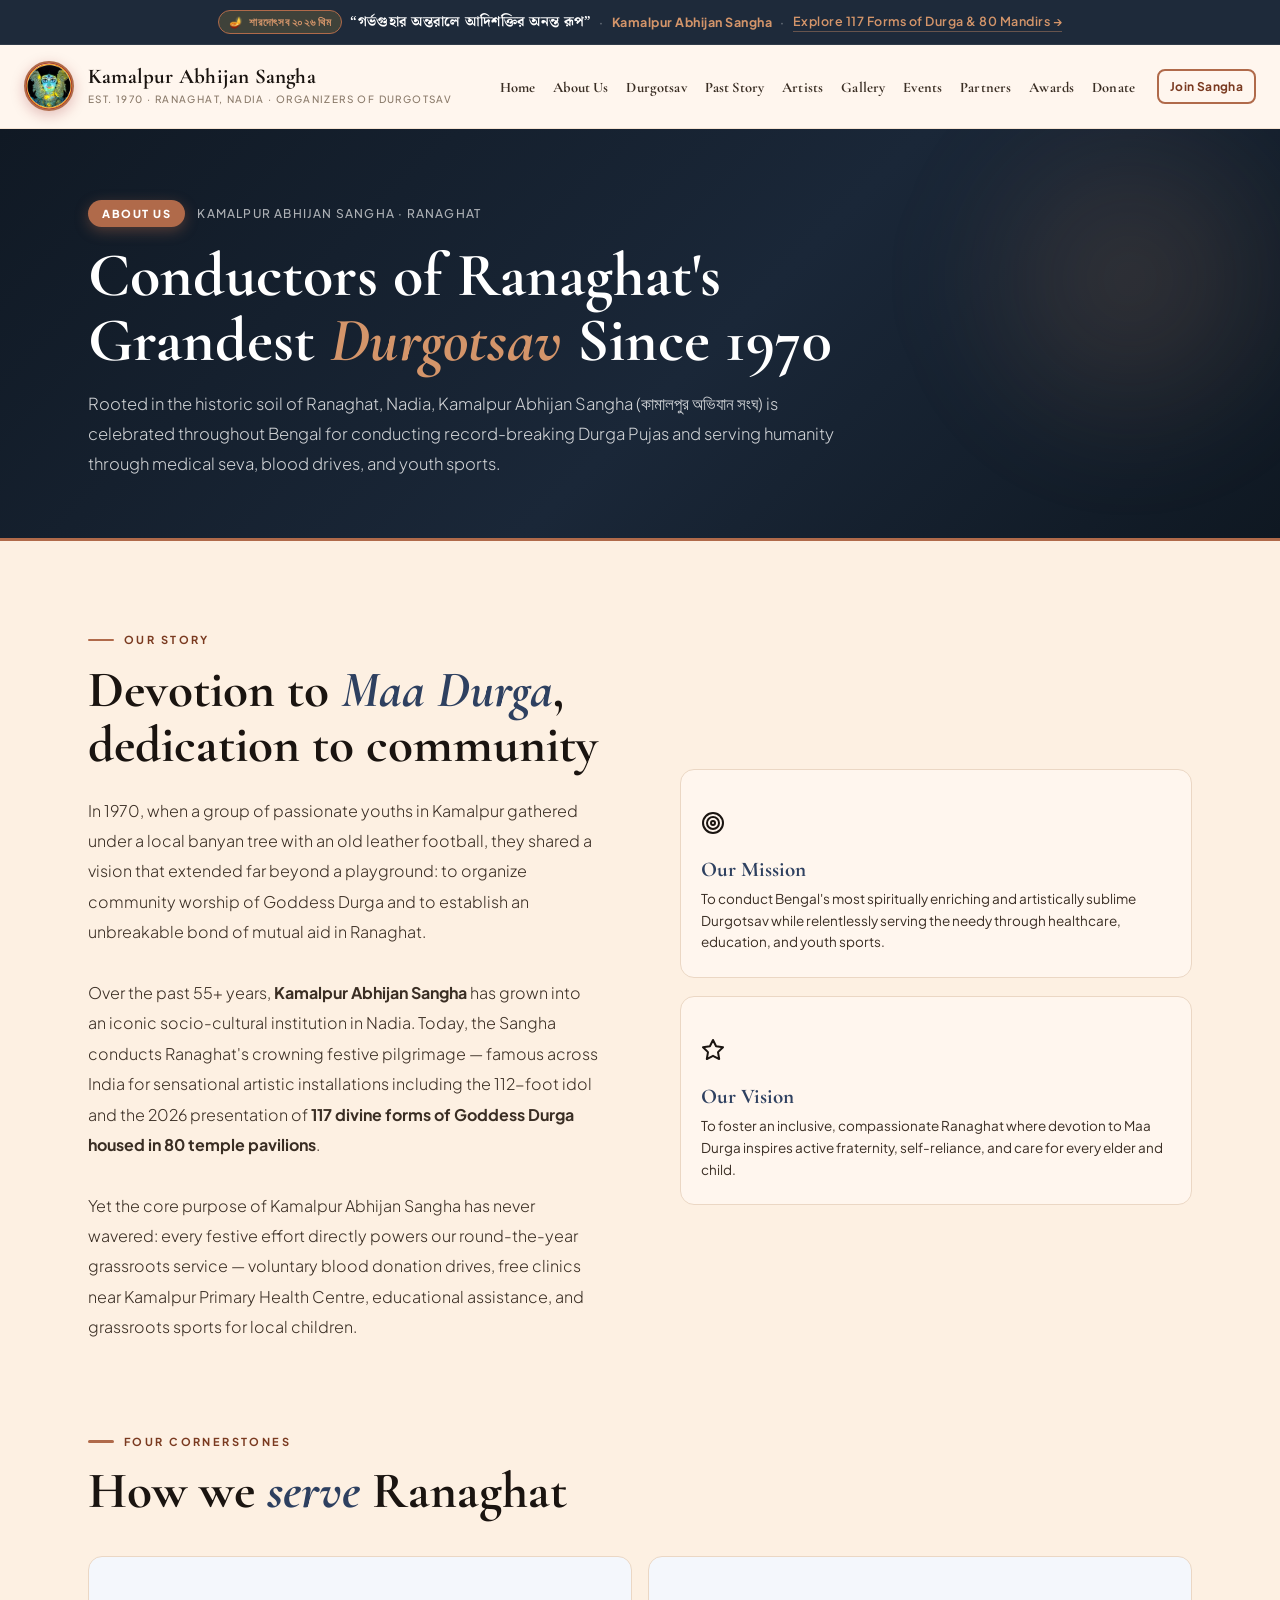
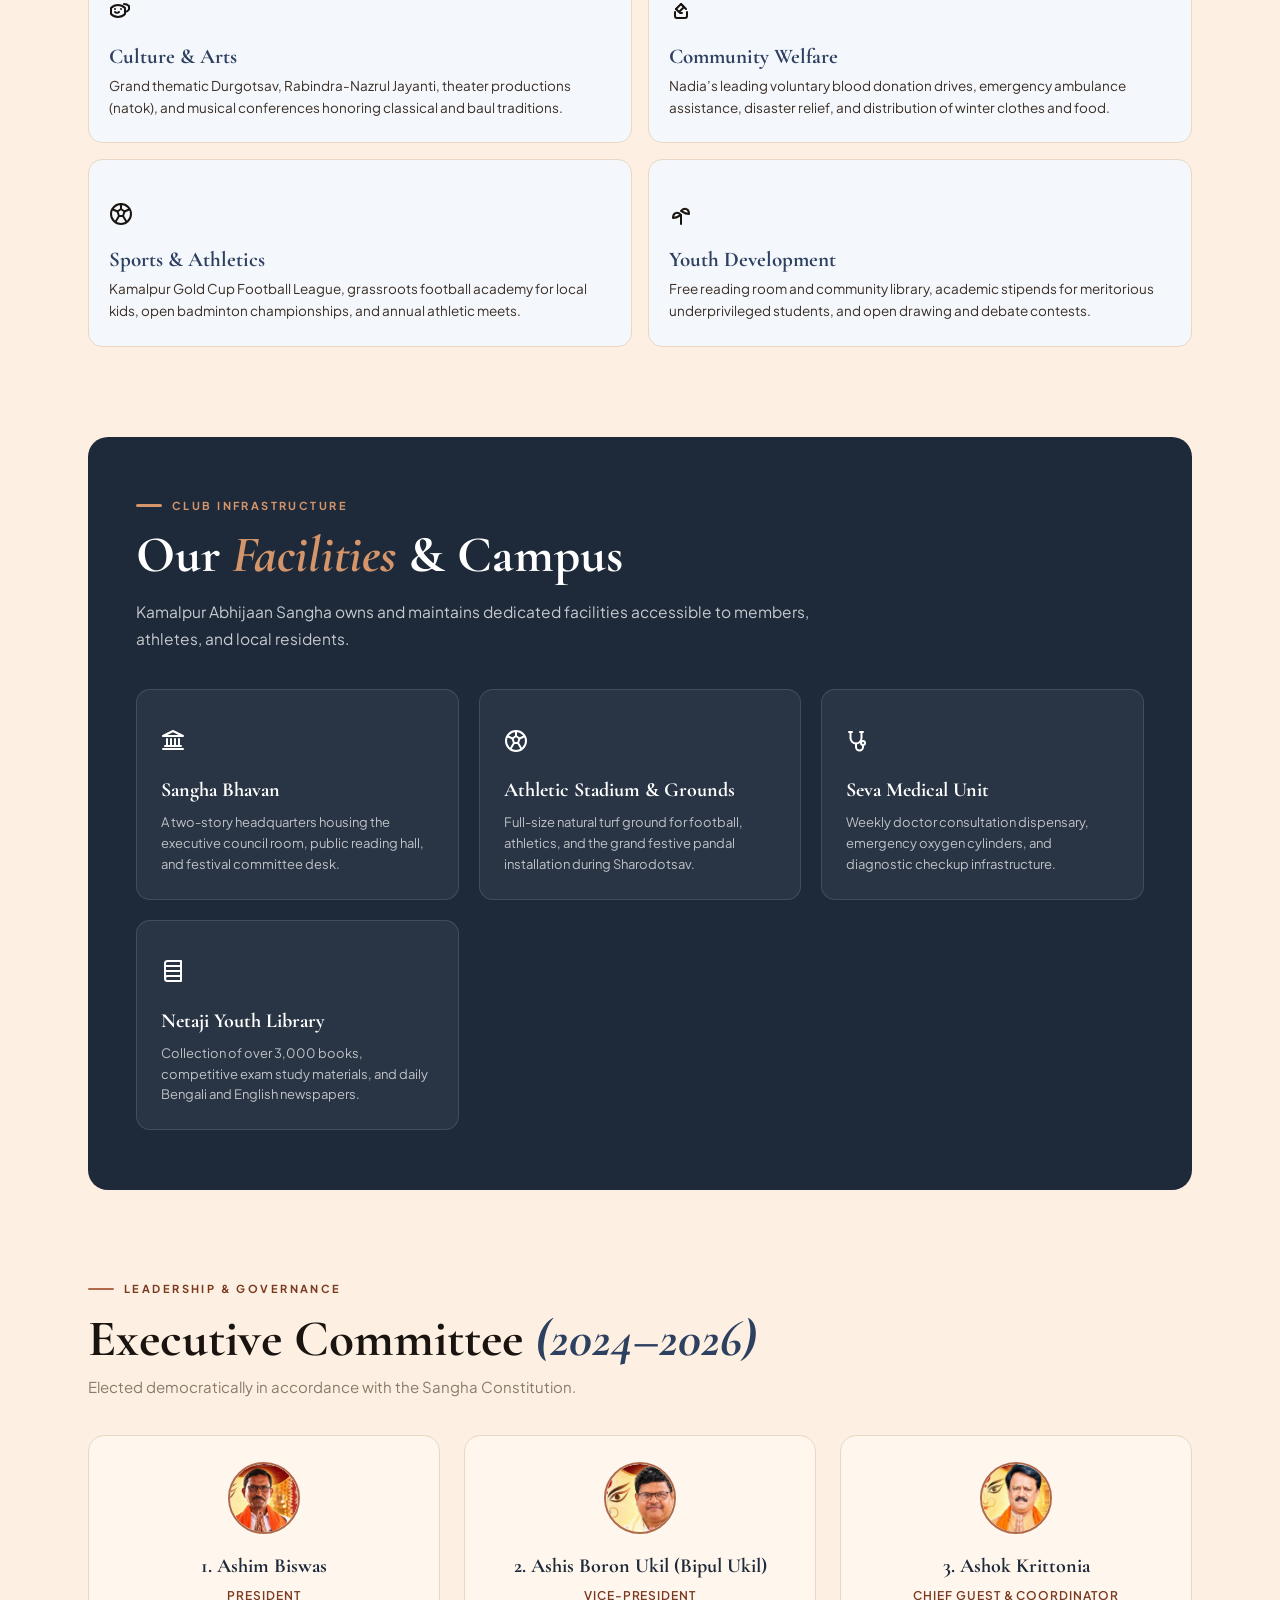
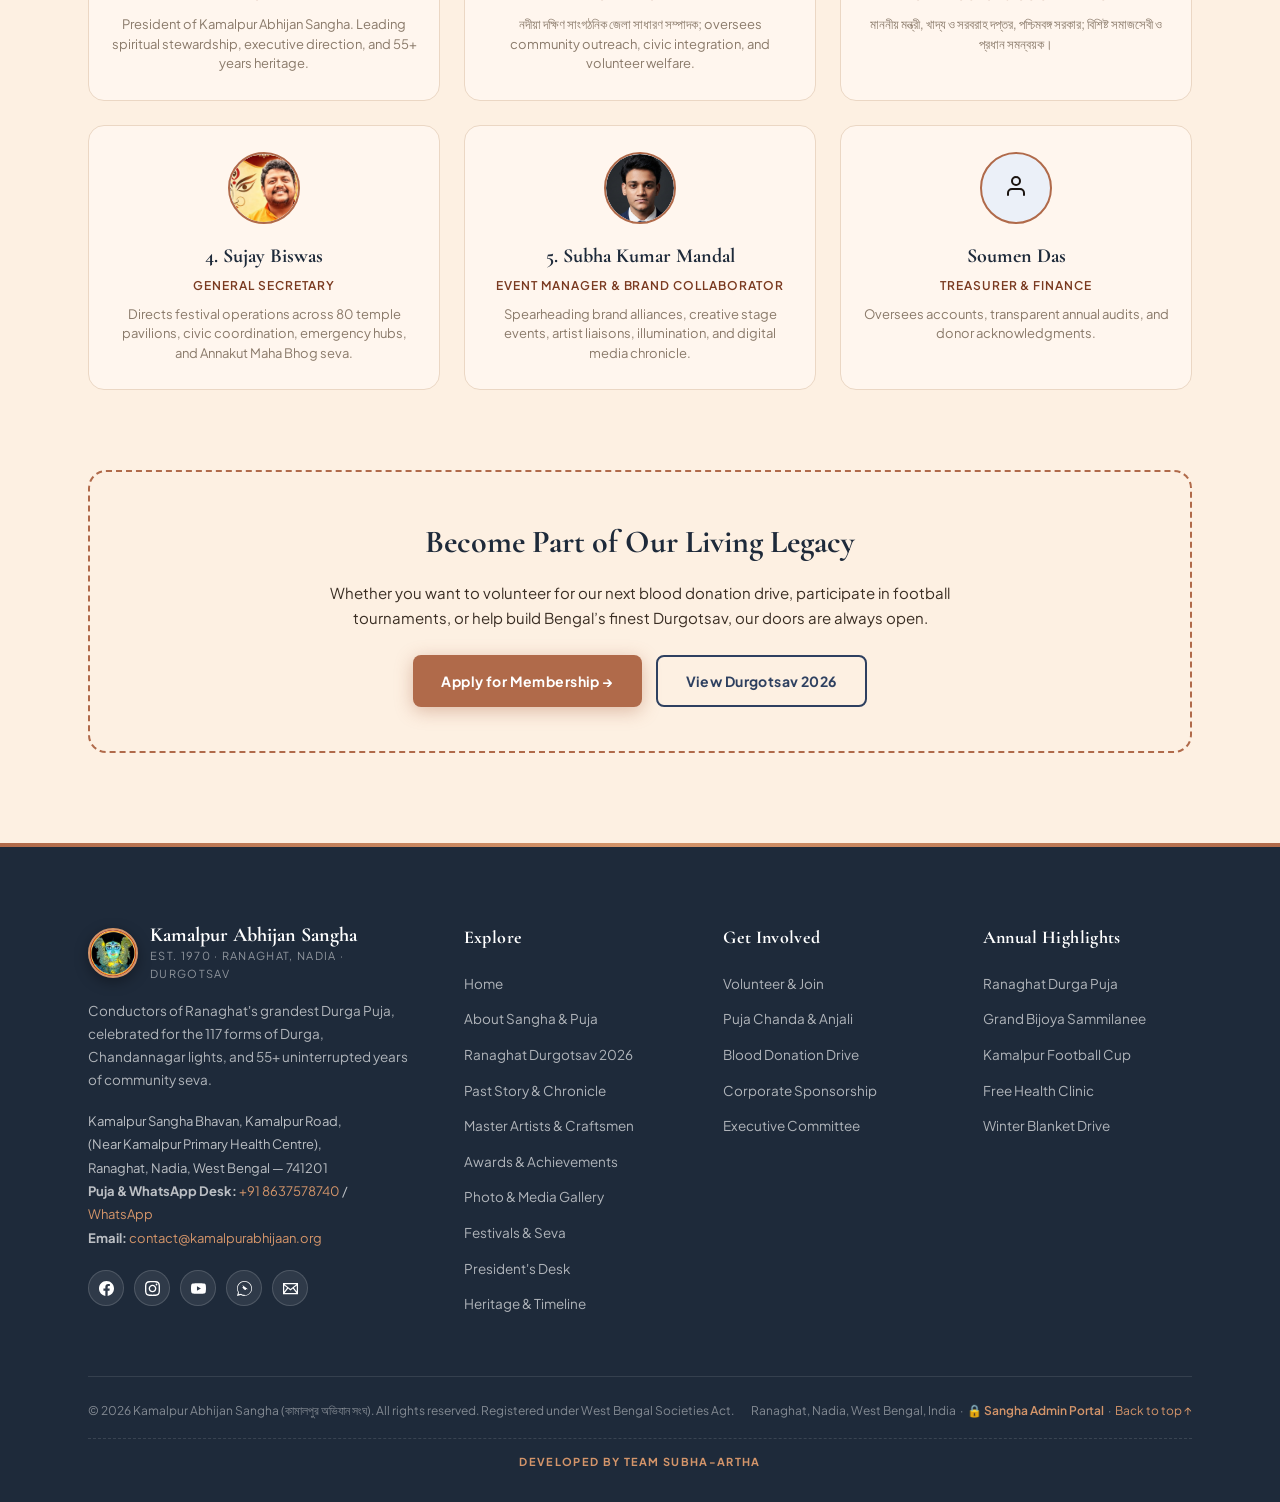
==== commit f0f8afd8: "Interchange official images and avatars between Ashim Biswas and Sujay Biswas with cache busters" ====
--- a/about.html
+++ b/about.html
@@ -170,7 +170,7 @@
 
         <div class="committee-grid">
           <div class="comm-card">
-            <div class="comm-avatar" style="overflow:hidden; padding:0; border:2px solid var(--gold);"><img src="assets/president-avatar.jpg" alt="President Ashim Biswas" style="width:100%; height:100%; object-fit:cover; border-radius:50%; display:block;"></div>
+            <div class="comm-avatar" style="overflow:hidden; padding:0; border:2px solid var(--gold);"><img src="assets/president-avatar.jpg?v=20261028-swap" alt="President Ashim Biswas" style="width:100%; height:100%; object-fit:cover; border-radius:50%; display:block;"></div>
             <div class="comm-name">1. Ashim Biswas</div>
             <div class="comm-role">President</div>
             <div class="comm-meta">President of Kamalpur Abhijan Sangha. Leading spiritual stewardship, executive direction, and 55+ years heritage.</div>
@@ -188,7 +188,7 @@
             <div class="comm-meta">মাননীয় মন্ত্রী, খাদ্য ও সরবরাহ দপ্তর, পশ্চিমবঙ্গ সরকার; বিশিষ্ট সমাজসেবী ও প্রধান সমন্বয়ক।</div>
           </div>
           <div class="comm-card">
-            <div class="comm-avatar" style="overflow:hidden; padding:0; border:2px solid var(--gold);"><img src="assets/secretary-avatar.jpg" alt="General Secretary Sujay Biswas" style="width:100%; height:100%; object-fit:cover; border-radius:50%; display:block;"></div>
+            <div class="comm-avatar" style="overflow:hidden; padding:0; border:2px solid var(--gold);"><img src="assets/secretary-avatar.jpg?v=20261028-swap" alt="General Secretary Sujay Biswas" style="width:100%; height:100%; object-fit:cover; border-radius:50%; display:block;"></div>
             <div class="comm-name">4. Sujay Biswas</div>
             <div class="comm-role">General Secretary</div>
             <div class="comm-meta">Directs festival operations across 80 temple pavilions, civic coordination, emergency hubs, and Annakut Maha Bhog seva.</div>
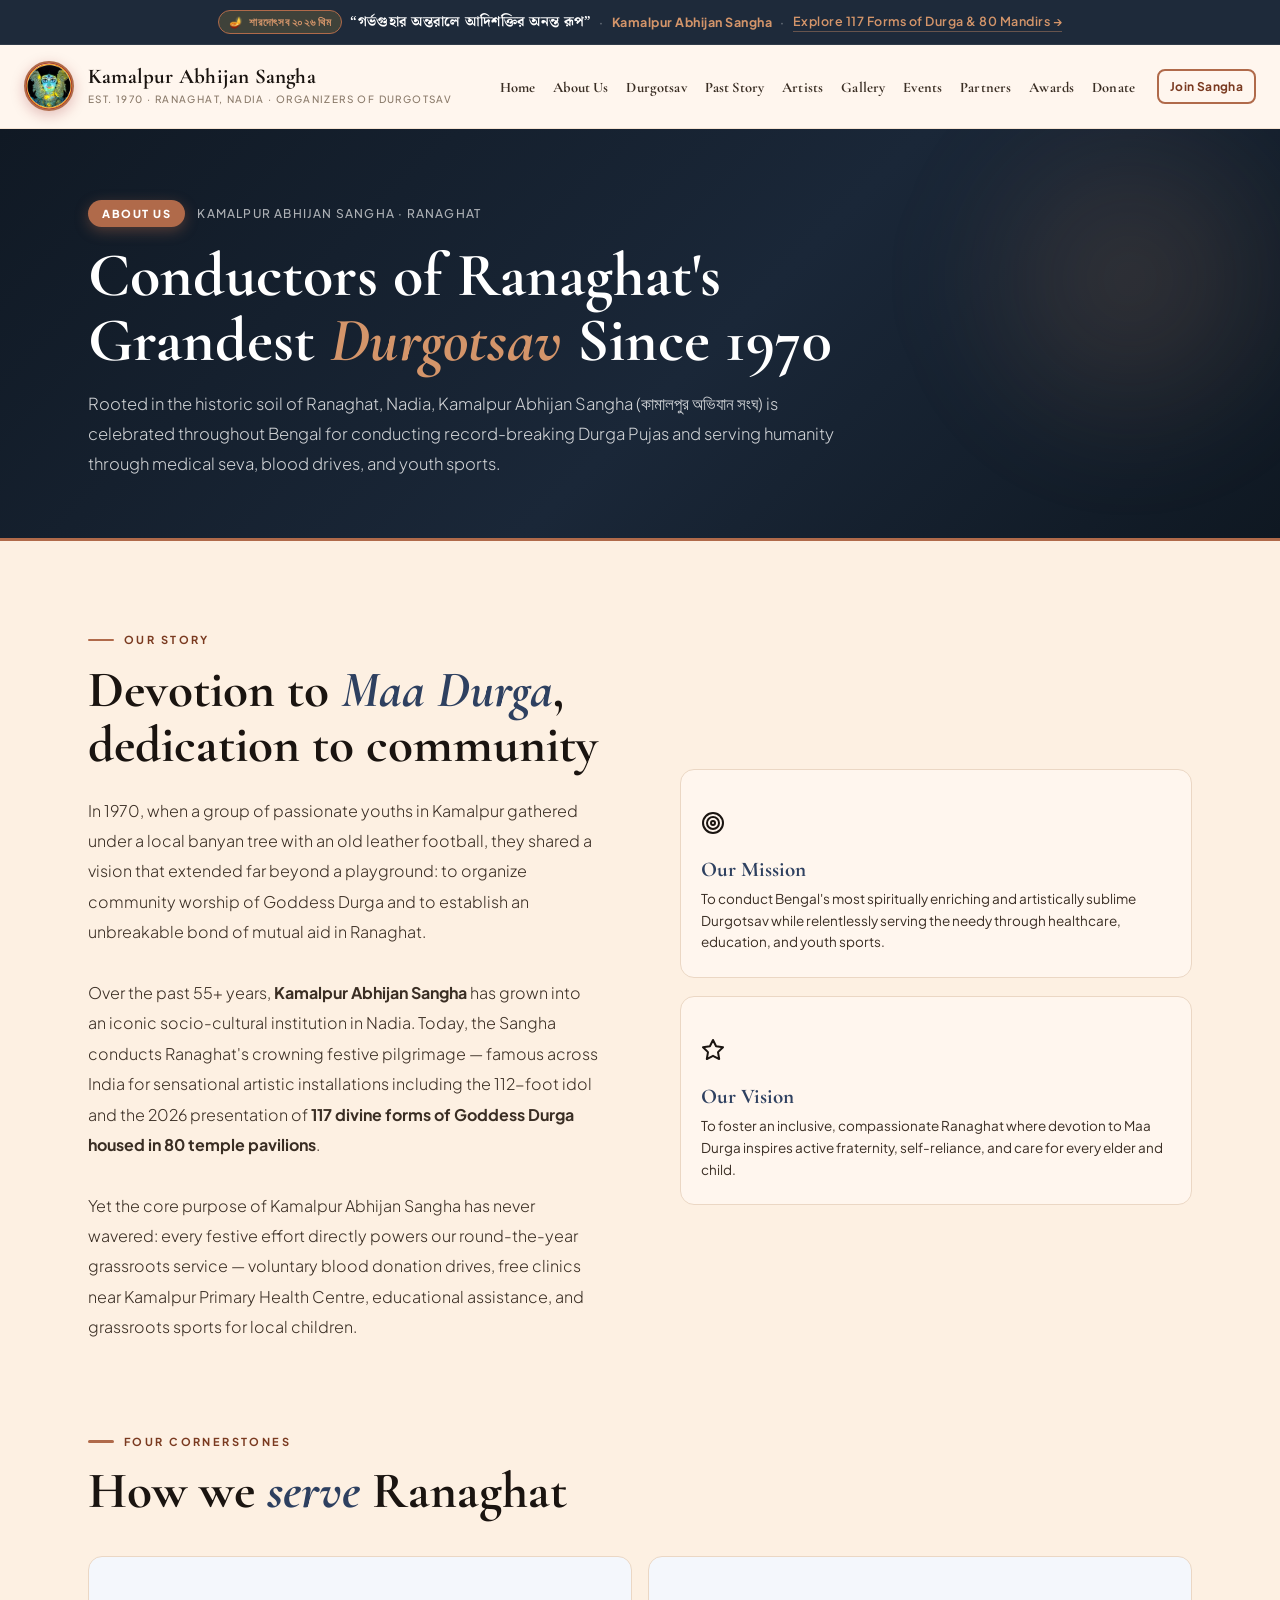
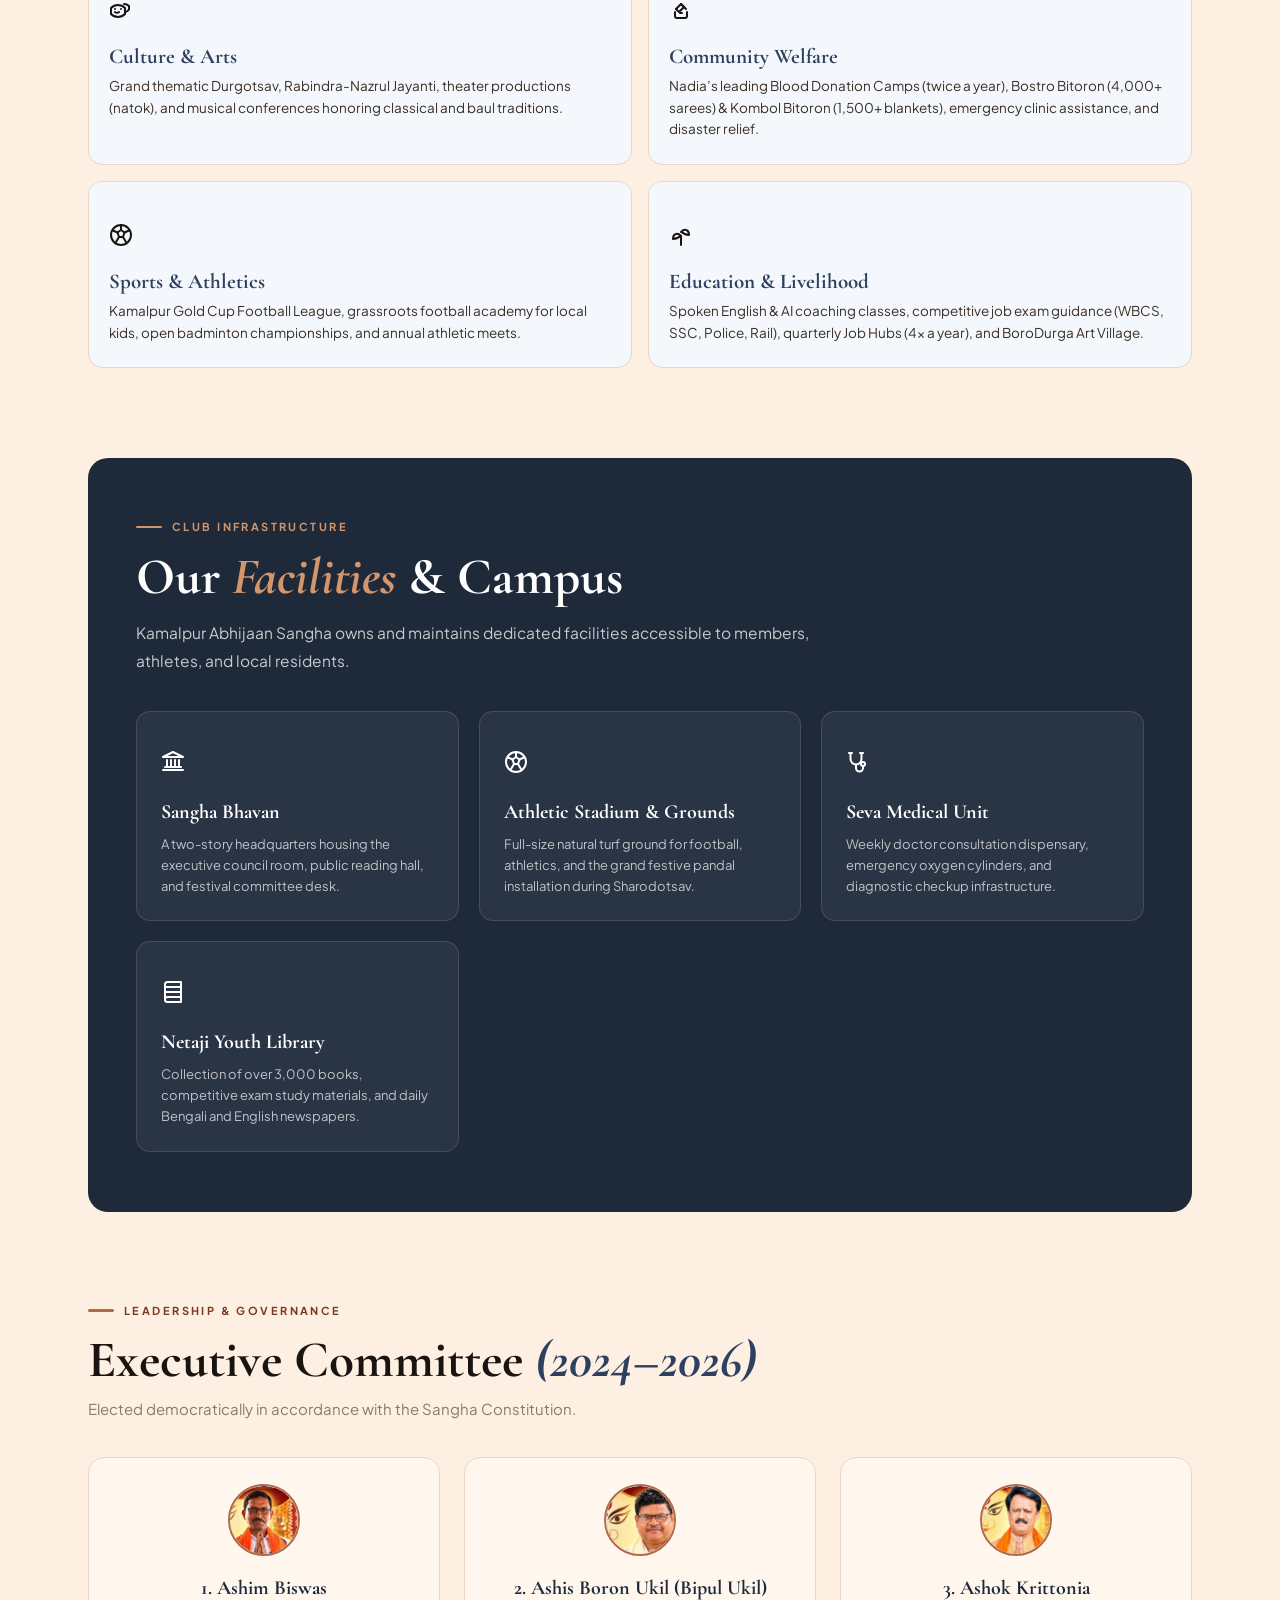
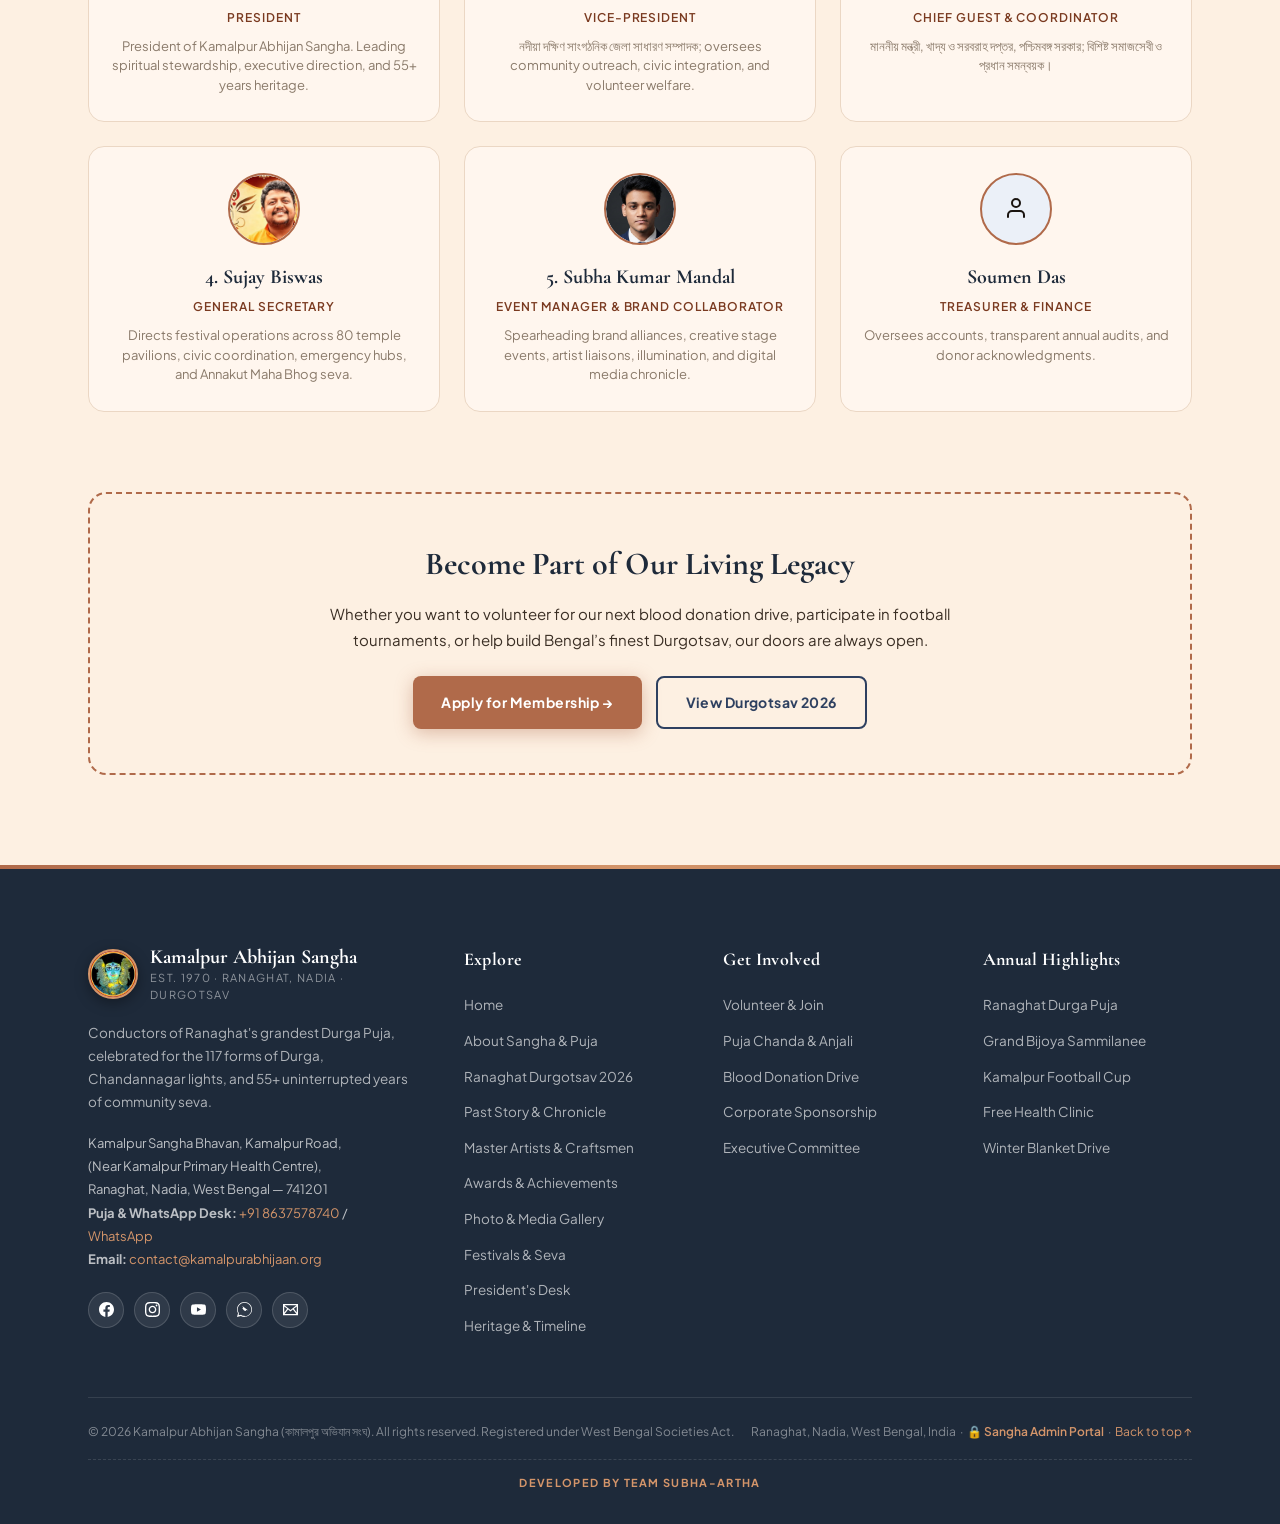
==== commit c5033acc: "Add Education & Social Welfare section with 6 flagship initiatives across index, events, about, and " ====
--- a/about.html
+++ b/about.html
@@ -115,7 +115,7 @@
           <div class="pillar reveal rd2">
             <div class="pillar-icon"><svg class="kas-icon" width="24" height="24" viewBox="0 0 24 24" fill="none" stroke="currentColor" stroke-width="2" stroke-linecap="round" stroke-linejoin="round" aria-hidden="true"><path d="M11 15h2"/><path d="m7 11 5-5 5 5"/><path d="m12 6 3 3-5 5-3-3"/><path d="M18 14v4a2 2 0 0 1-2 2H8a2 2 0 0 1-2-2v-4"/></svg></div>
             <div class="pillar-title">Community Welfare</div>
-            <div class="pillar-desc">Nadia’s leading voluntary blood donation drives, emergency ambulance assistance, disaster relief, and distribution of winter clothes and food.</div>
+            <div class="pillar-desc">Nadia’s leading Blood Donation Camps (twice a year), Bostro Bitoron (4,000+ sarees) &amp; Kombol Bitoron (1,500+ blankets), emergency clinic assistance, and disaster relief.</div>
           </div>
           <div class="pillar reveal rd3">
             <div class="pillar-icon"><svg class="kas-icon" width="24" height="24" viewBox="0 0 24 24" fill="none" stroke="currentColor" stroke-width="2" stroke-linecap="round" stroke-linejoin="round" aria-hidden="true"><circle cx="12" cy="12" r="10"/><polygon points="12 7 15.5 9.5 14 14 10 14 8.5 9.5 12 7"/><line x1="12" y1="7" x2="12" y2="2"/><line x1="15.5" y1="9.5" x2="20" y2="7.5"/><line x1="14" y1="14" x2="17" y2="19"/><line x1="10" y1="14" x2="7" y2="19"/><line x1="8.5" y1="9.5" x2="4" y2="7.5"/></svg></div>
@@ -124,8 +124,8 @@
           </div>
           <div class="pillar reveal rd4">
             <div class="pillar-icon"><svg class="kas-icon" width="24" height="24" viewBox="0 0 24 24" fill="none" stroke="currentColor" stroke-width="2" stroke-linecap="round" stroke-linejoin="round" aria-hidden="true"><path d="M12 22v-9"/><path d="M12 13c-4-4-8-2-8 3 5 0 7-3 8-3z"/><path d="M12 9c4-4 8-2 8 3-5 0-7-3-8-3z"/></svg></div>
-            <div class="pillar-title">Youth Development</div>
-            <div class="pillar-desc">Free reading room and community library, academic stipends for meritorious underprivileged students, and open drawing and debate contests.</div>
+            <div class="pillar-title">Education &amp; Livelihood</div>
+            <div class="pillar-desc">Spoken English &amp; AI coaching classes, competitive job exam guidance (WBCS, SSC, Police, Rail), quarterly Job Hubs (4x a year), and BoroDurga Art Village.</div>
           </div>
         </div>
       </div>
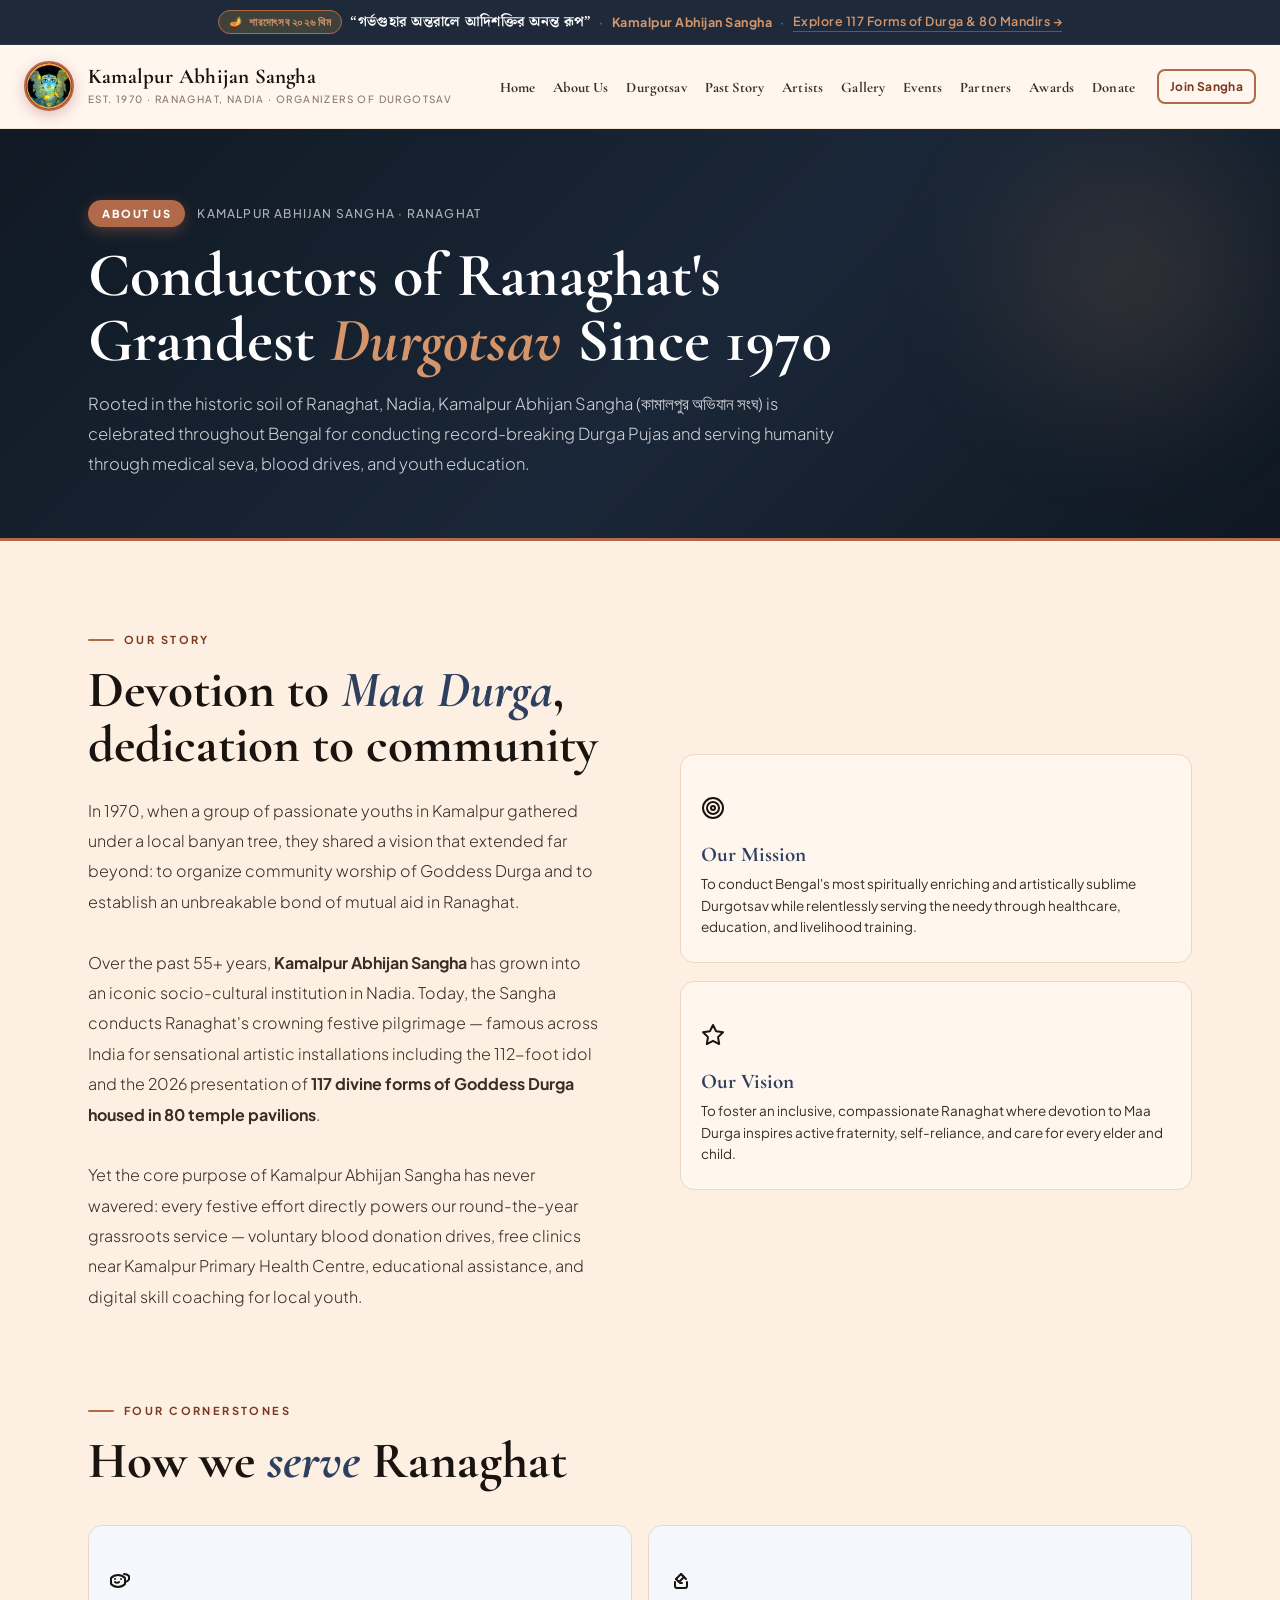
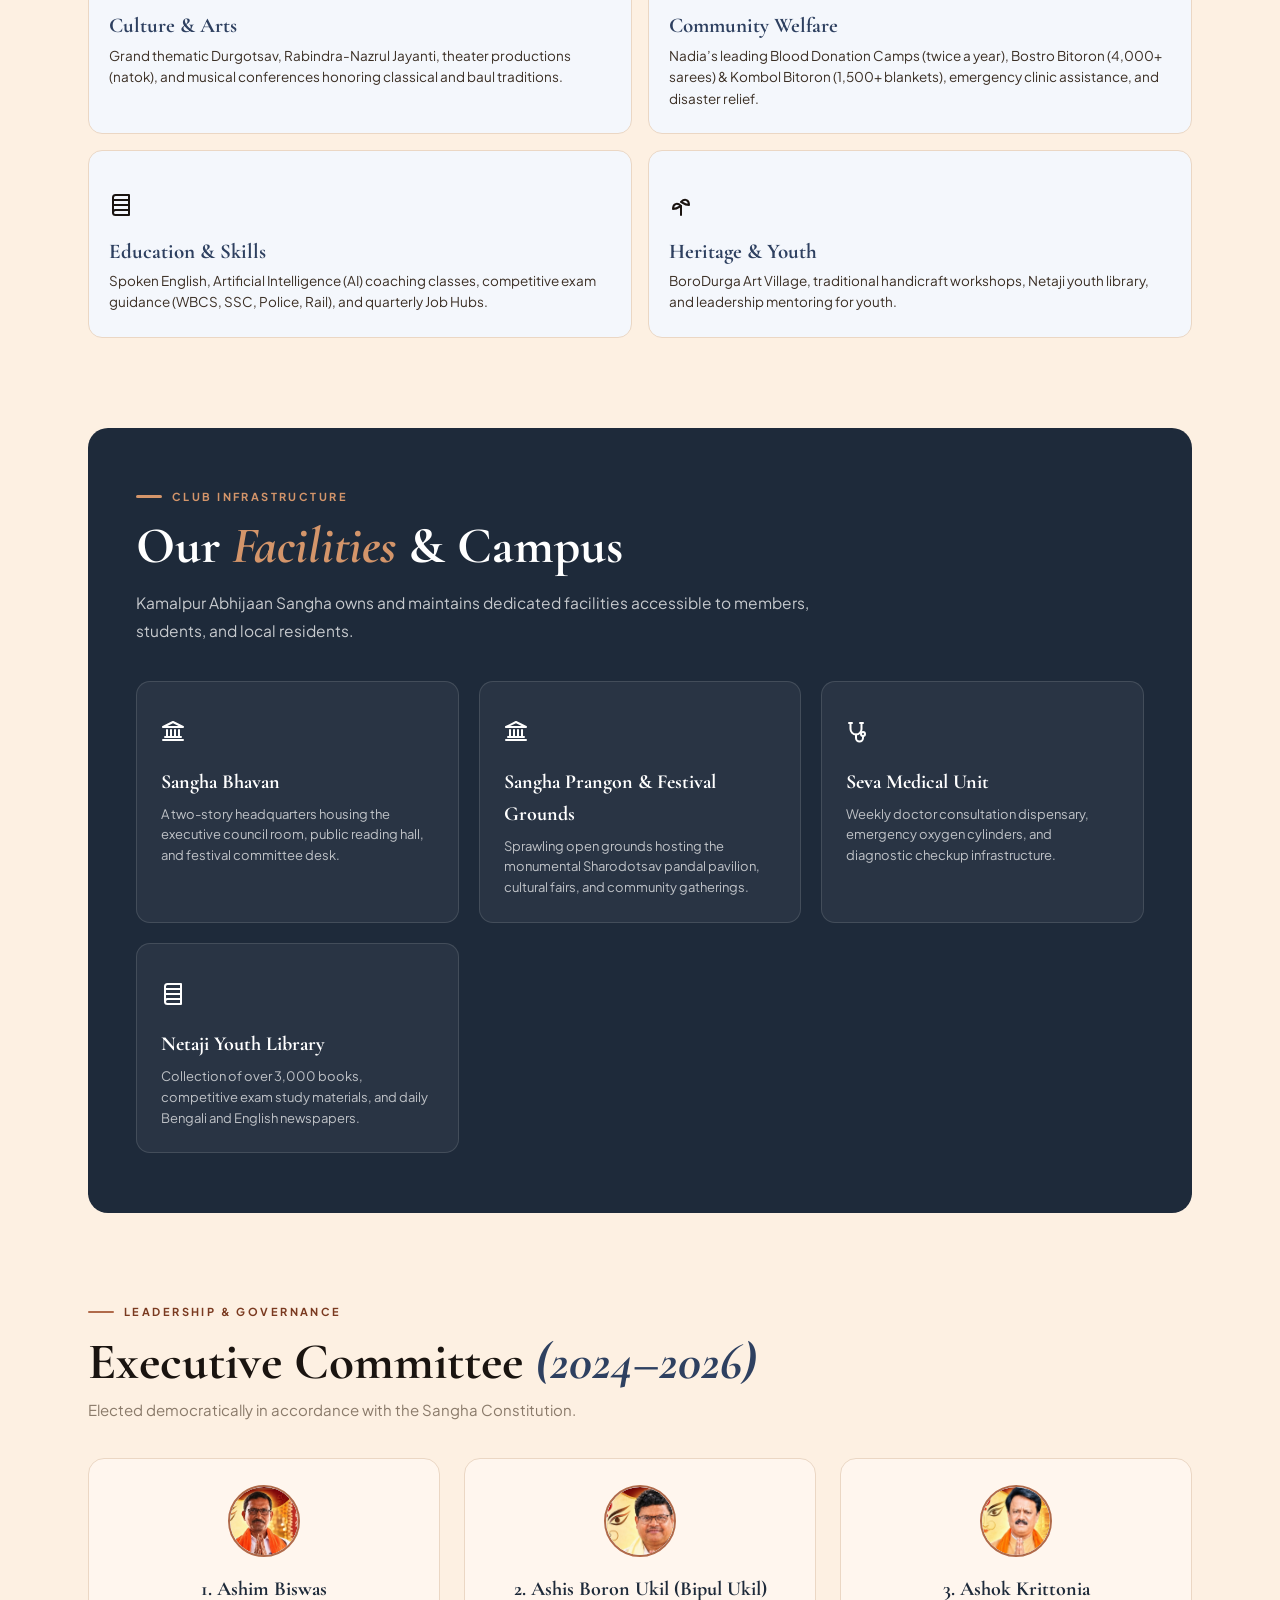
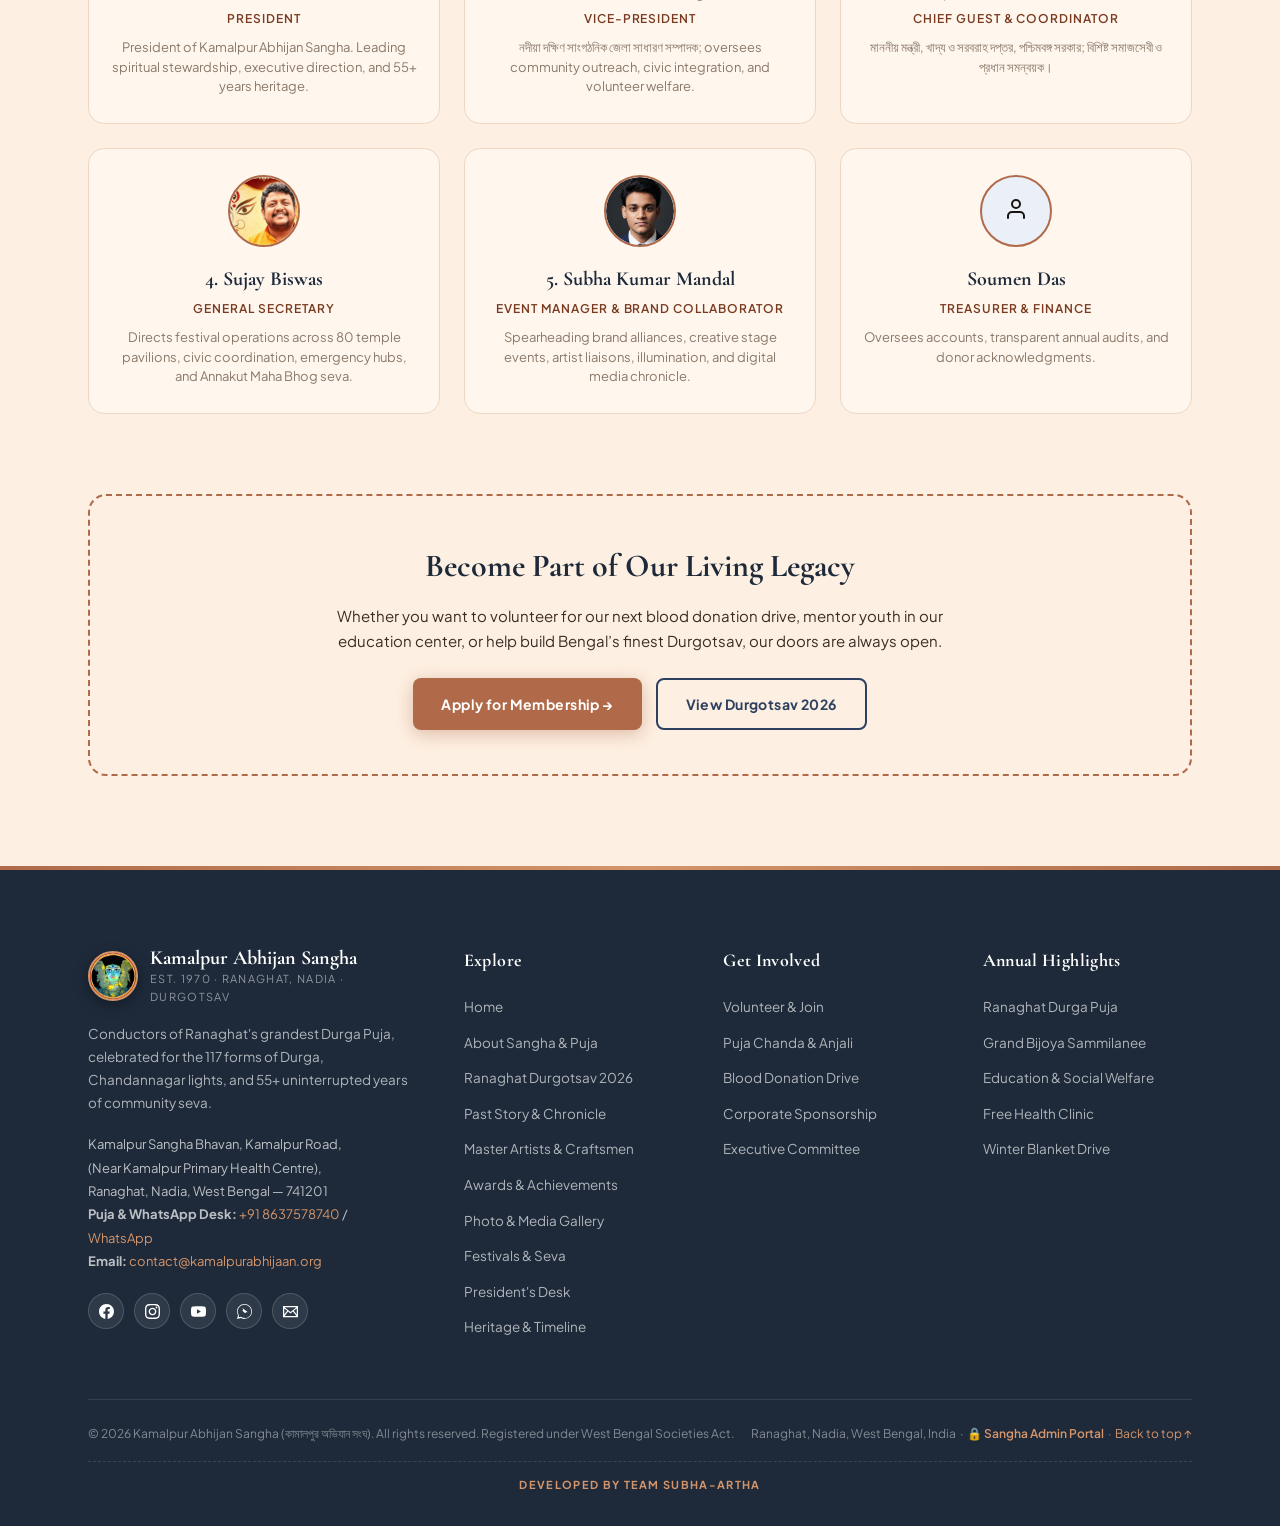
==== commit f398cad0: "Completely remove sports content across website and replace with Education & Social Welfare" ====
--- a/about.html
+++ b/about.html
@@ -4,7 +4,7 @@
   <meta charset="UTF-8">
   <meta name="viewport" content="width=device-width, initial-scale=1.0">
   <title>About Us — Kamalpur Abhijan Sangha | Organizers of Ranaghat Durga Puja</title>
-  <meta name="description" content="Discover the 55+ year legacy of Kamalpur Abhijan Sangha in Ranaghat, Nadia — famous for conducting Bengal's landmark Durga Puja, mega blood donation drives, and youth sports.">
+  <meta name="description" content="Discover the 55+ year legacy of Kamalpur Abhijan Sangha in Ranaghat, Nadia — famous for conducting Bengal's landmark Durga Puja, mega blood donation drives, and youth education.">
 
   <!-- Google Fonts -->
   <link rel="preconnect" href="https://fonts.googleapis.com">
@@ -65,7 +65,7 @@
         </div>
         <h1 class="subpage-title">Conductors of Ranaghat's<br>Grandest <em>Durgotsav</em> Since 1970</h1>
         <p class="subpage-subtitle">
-          Rooted in the historic soil of Ranaghat, Nadia, Kamalpur Abhijan Sangha (কামালপুর অভিযান সংঘ) is celebrated throughout Bengal for conducting record-breaking Durga Pujas and serving humanity through medical seva, blood drives, and youth sports.
+          Rooted in the historic soil of Ranaghat, Nadia, Kamalpur Abhijan Sangha (কামালপুর অভিযান সংঘ) is celebrated throughout Bengal for conducting record-breaking Durga Pujas and serving humanity through medical seva, blood drives, and youth education.
         </p>
       </div>
     </div>
@@ -80,11 +80,11 @@
           <div class="eyebrow">Our Story</div>
           <h2 class="sh2">Devotion to <em>Maa Durga</em>,<br>dedication to community</h2>
           <p class="about-body">
-            In 1970, when a group of passionate youths in Kamalpur gathered under a local banyan tree with an old leather football, they shared a vision that extended far beyond a playground: to organize community worship of Goddess Durga and to establish an unbreakable bond of mutual aid in Ranaghat.
+            In 1970, when a group of passionate youths in Kamalpur gathered under a local banyan tree, they shared a vision that extended far beyond: to organize community worship of Goddess Durga and to establish an unbreakable bond of mutual aid in Ranaghat.
             <br><br>
             Over the past 55+ years, <strong>Kamalpur Abhijan Sangha</strong> has grown into an iconic socio-cultural institution in Nadia. Today, the Sangha conducts Ranaghat's crowning festive pilgrimage — famous across India for sensational artistic installations including the 112-foot idol and the 2026 presentation of <strong>117 divine forms of Goddess Durga housed in 80 temple pavilions</strong>.
             <br><br>
-            Yet the core purpose of Kamalpur Abhijan Sangha has never wavered: every festive effort directly powers our round-the-year grassroots service — voluntary blood donation drives, free clinics near Kamalpur Primary Health Centre, educational assistance, and grassroots sports for local children.
+            Yet the core purpose of Kamalpur Abhijan Sangha has never wavered: every festive effort directly powers our round-the-year grassroots service — voluntary blood donation drives, free clinics near Kamalpur Primary Health Centre, educational assistance, and digital skill coaching for local youth.
           </p>
         </div>
 
@@ -92,7 +92,7 @@
           <div class="pillar" style="margin-bottom: 18px; background:var(--white);">
             <div class="pillar-icon"><svg class="kas-icon" width="24" height="24" viewBox="0 0 24 24" fill="none" stroke="currentColor" stroke-width="2" stroke-linecap="round" stroke-linejoin="round" aria-hidden="true"><circle cx="12" cy="12" r="10"/><circle cx="12" cy="12" r="6"/><circle cx="12" cy="12" r="2"/></svg></div>
             <div class="pillar-title">Our Mission</div>
-            <div class="pillar-desc">To conduct Bengal's most spiritually enriching and artistically sublime Durgotsav while relentlessly serving the needy through healthcare, education, and youth sports.</div>
+            <div class="pillar-desc">To conduct Bengal's most spiritually enriching and artistically sublime Durgotsav while relentlessly serving the needy through healthcare, education, and livelihood training.</div>
           </div>
           <div class="pillar" style="background:var(--white);">
             <div class="pillar-icon"><svg class="kas-icon" width="24" height="24" viewBox="0 0 24 24" fill="none" stroke="currentColor" stroke-width="2" stroke-linecap="round" stroke-linejoin="round" aria-hidden="true"><polygon points="12 2 15.09 8.26 22 9.27 17 14.14 18.18 21.02 12 17.77 5.82 21.02 7 14.14 2 9.27 8.91 8.26 12 2"/></svg></div>
@@ -118,14 +118,14 @@
             <div class="pillar-desc">Nadia’s leading Blood Donation Camps (twice a year), Bostro Bitoron (4,000+ sarees) &amp; Kombol Bitoron (1,500+ blankets), emergency clinic assistance, and disaster relief.</div>
           </div>
           <div class="pillar reveal rd3">
-            <div class="pillar-icon"><svg class="kas-icon" width="24" height="24" viewBox="0 0 24 24" fill="none" stroke="currentColor" stroke-width="2" stroke-linecap="round" stroke-linejoin="round" aria-hidden="true"><circle cx="12" cy="12" r="10"/><polygon points="12 7 15.5 9.5 14 14 10 14 8.5 9.5 12 7"/><line x1="12" y1="7" x2="12" y2="2"/><line x1="15.5" y1="9.5" x2="20" y2="7.5"/><line x1="14" y1="14" x2="17" y2="19"/><line x1="10" y1="14" x2="7" y2="19"/><line x1="8.5" y1="9.5" x2="4" y2="7.5"/></svg></div>
-            <div class="pillar-title">Sports &amp; Athletics</div>
-            <div class="pillar-desc">Kamalpur Gold Cup Football League, grassroots football academy for local kids, open badminton championships, and annual athletic meets.</div>
+            <div class="pillar-icon"><svg class="kas-icon" width="24" height="24" viewBox="0 0 24 24" fill="none" stroke="currentColor" stroke-width="2" stroke-linecap="round" stroke-linejoin="round" aria-hidden="true"><path d="M4 19.5A2.5 2.5 0 0 1 6.5 17H20"/><path d="M6.5 2H20v20H6.5A2.5 2.5 0 0 1 4 19.5v-15A2.5 2.5 0 0 1 6.5 2z"/><path d="M4 7h16"/><path d="M4 12h16"/></svg></div>
+            <div class="pillar-title">Education &amp; Skills</div>
+            <div class="pillar-desc">Spoken English, Artificial Intelligence (AI) coaching classes, competitive exam guidance (WBCS, SSC, Police, Rail), and quarterly Job Hubs.</div>
           </div>
           <div class="pillar reveal rd4">
             <div class="pillar-icon"><svg class="kas-icon" width="24" height="24" viewBox="0 0 24 24" fill="none" stroke="currentColor" stroke-width="2" stroke-linecap="round" stroke-linejoin="round" aria-hidden="true"><path d="M12 22v-9"/><path d="M12 13c-4-4-8-2-8 3 5 0 7-3 8-3z"/><path d="M12 9c4-4 8-2 8 3-5 0-7-3-8-3z"/></svg></div>
-            <div class="pillar-title">Education &amp; Livelihood</div>
-            <div class="pillar-desc">Spoken English &amp; AI coaching classes, competitive job exam guidance (WBCS, SSC, Police, Rail), quarterly Job Hubs (4x a year), and BoroDurga Art Village.</div>
+            <div class="pillar-title">Heritage &amp; Youth</div>
+            <div class="pillar-desc">BoroDurga Art Village, traditional handicraft workshops, Netaji youth library, and leadership mentoring for youth.</div>
           </div>
         </div>
       </div>
@@ -135,7 +135,7 @@
         <div class="eyebrow white-eye">Club Infrastructure</div>
         <h2 class="sh2 inv">Our <em>Facilities</em> &amp; Campus</h2>
         <p style="font-family:var(--sans); font-size:15.5px; color:rgba(255,255,255,0.75); margin-top:14px; max-width:700px; line-height:1.8;">
-          Kamalpur Abhijaan Sangha owns and maintains dedicated facilities accessible to members, athletes, and local residents.
+          Kamalpur Abhijaan Sangha owns and maintains dedicated facilities accessible to members, students, and local residents.
         </p>
 
         <div style="display:grid; grid-template-columns:repeat(auto-fit, minmax(240px, 1fr)); gap:20px; margin-top:36px;">
@@ -145,9 +145,9 @@
             <p style="font-size:13px; color:rgba(255,255,255,0.7); line-height:1.6;">A two-story headquarters housing the executive council room, public reading hall, and festival committee desk.</p>
           </div>
           <div style="background:rgba(255,255,255,0.05); border:1px solid rgba(255,255,255,0.12); border-radius:14px; padding:24px;">
-            <div style="font-size:30px; margin-bottom:12px;"><svg class="kas-icon" width="20" height="20" viewBox="0 0 24 24" fill="none" stroke="currentColor" stroke-width="2" stroke-linecap="round" stroke-linejoin="round" aria-hidden="true"><circle cx="12" cy="12" r="10"/><polygon points="12 7 15.5 9.5 14 14 10 14 8.5 9.5 12 7"/><line x1="12" y1="7" x2="12" y2="2"/><line x1="15.5" y1="9.5" x2="20" y2="7.5"/><line x1="14" y1="14" x2="17" y2="19"/><line x1="10" y1="14" x2="7" y2="19"/><line x1="8.5" y1="9.5" x2="4" y2="7.5"/></svg></div>
-            <h3 style="font-family:var(--serif); font-size:20px; color:white; margin-bottom:6px;">Athletic Stadium &amp; Grounds</h3>
-            <p style="font-size:13px; color:rgba(255,255,255,0.7); line-height:1.6;">Full-size natural turf ground for football, athletics, and the grand festive pandal installation during Sharodotsav.</p>
+            <div style="font-size:30px; margin-bottom:12px;"><svg class="kas-icon" width="20" height="20" viewBox="0 0 24 24" fill="none" stroke="currentColor" stroke-width="2" stroke-linecap="round" stroke-linejoin="round" aria-hidden="true"><path d="M2 20h20"/><path d="M4 17h16"/><path d="M12 2L2 7h20L12 2z"/><path d="M6 10v7"/><path d="M10 10v7"/><path d="M14 10v7"/><path d="M18 10v7"/></svg></div>
+            <h3 style="font-family:var(--serif); font-size:20px; color:white; margin-bottom:6px;">Sangha Prangon &amp; Festival Grounds</h3>
+            <p style="font-size:13px; color:rgba(255,255,255,0.7); line-height:1.6;">Sprawling open grounds hosting the monumental Sharodotsav pandal pavilion, cultural fairs, and community gatherings.</p>
           </div>
           <div style="background:rgba(255,255,255,0.05); border:1px solid rgba(255,255,255,0.12); border-radius:14px; padding:24px;">
             <div style="font-size:30px; margin-bottom:12px;"><svg class="kas-icon" width="20" height="20" viewBox="0 0 24 24" fill="none" stroke="currentColor" stroke-width="2" stroke-linecap="round" stroke-linejoin="round" aria-hidden="true"><path d="M4.5 3v6a5.5 5.5 0 0 0 11 0V3"/><path d="M10 14.5v3.5a3.5 3.5 0 0 0 7 0v-2"/><circle cx="17" cy="14" r="2"/><path d="M3 3h3"/><path d="M14 3h3"/></svg></div>
@@ -212,7 +212,7 @@
       <div style="margin-top: 80px; background:var(--off-white); border:2px dashed var(--gold); border-radius:18px; padding:44px; text-align:center;">
         <h3 style="font-family:var(--serif); font-size:32px; color:var(--eg-dark); margin-bottom:12px;">Become Part of Our Living Legacy</h3>
         <p style="font-family:var(--sans); font-size:15px; color:var(--text-2); max-width:620px; margin:0 auto 24px; line-height:1.7;">
-          Whether you want to volunteer for our next blood donation drive, participate in football tournaments, or help build Bengal’s finest Durgotsav, our doors are always open.
+          Whether you want to volunteer for our next blood donation drive, mentor youth in our education center, or help build Bengal’s finest Durgotsav, our doors are always open.
         </p>
         <div style="display:flex; justify-content:center; gap:14px; flex-wrap:wrap;">
           <a href="join.html" class="hero-btn primary">Apply for Membership &rarr;</a>
@@ -298,7 +298,7 @@
           <ul class="footer-menu">
             <li><a href="durgotsav.html">Ranaghat Durga Puja</a></li>
             <li><a href="events.html">Grand Bijoya Sammilanee</a></li>
-            <li><a href="events.html">Kamalpur Football Cup</a></li>
+            <li><a href="events.html">Education &amp; Social Welfare</a></li>
             <li><a href="events.html">Free Health Clinic</a></li>
             <li><a href="events.html">Winter Blanket Drive</a></li>
           </ul>
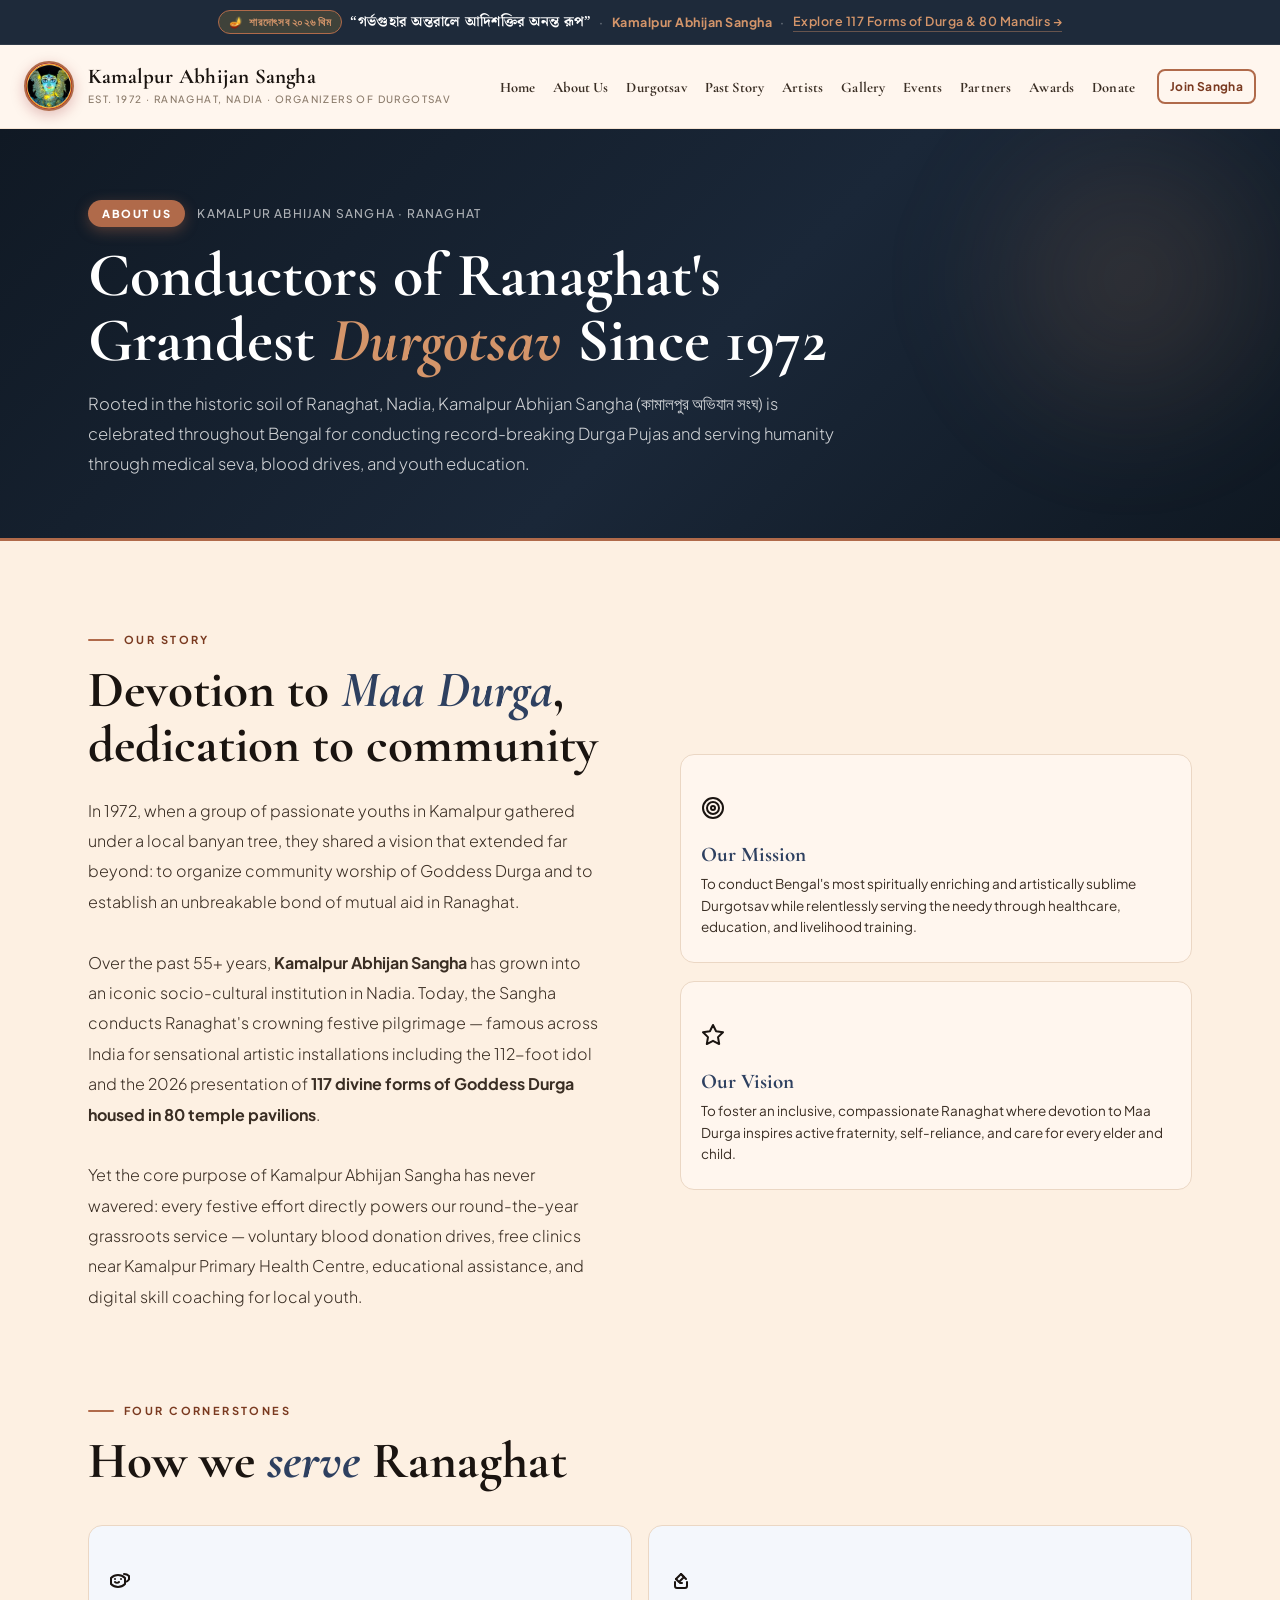
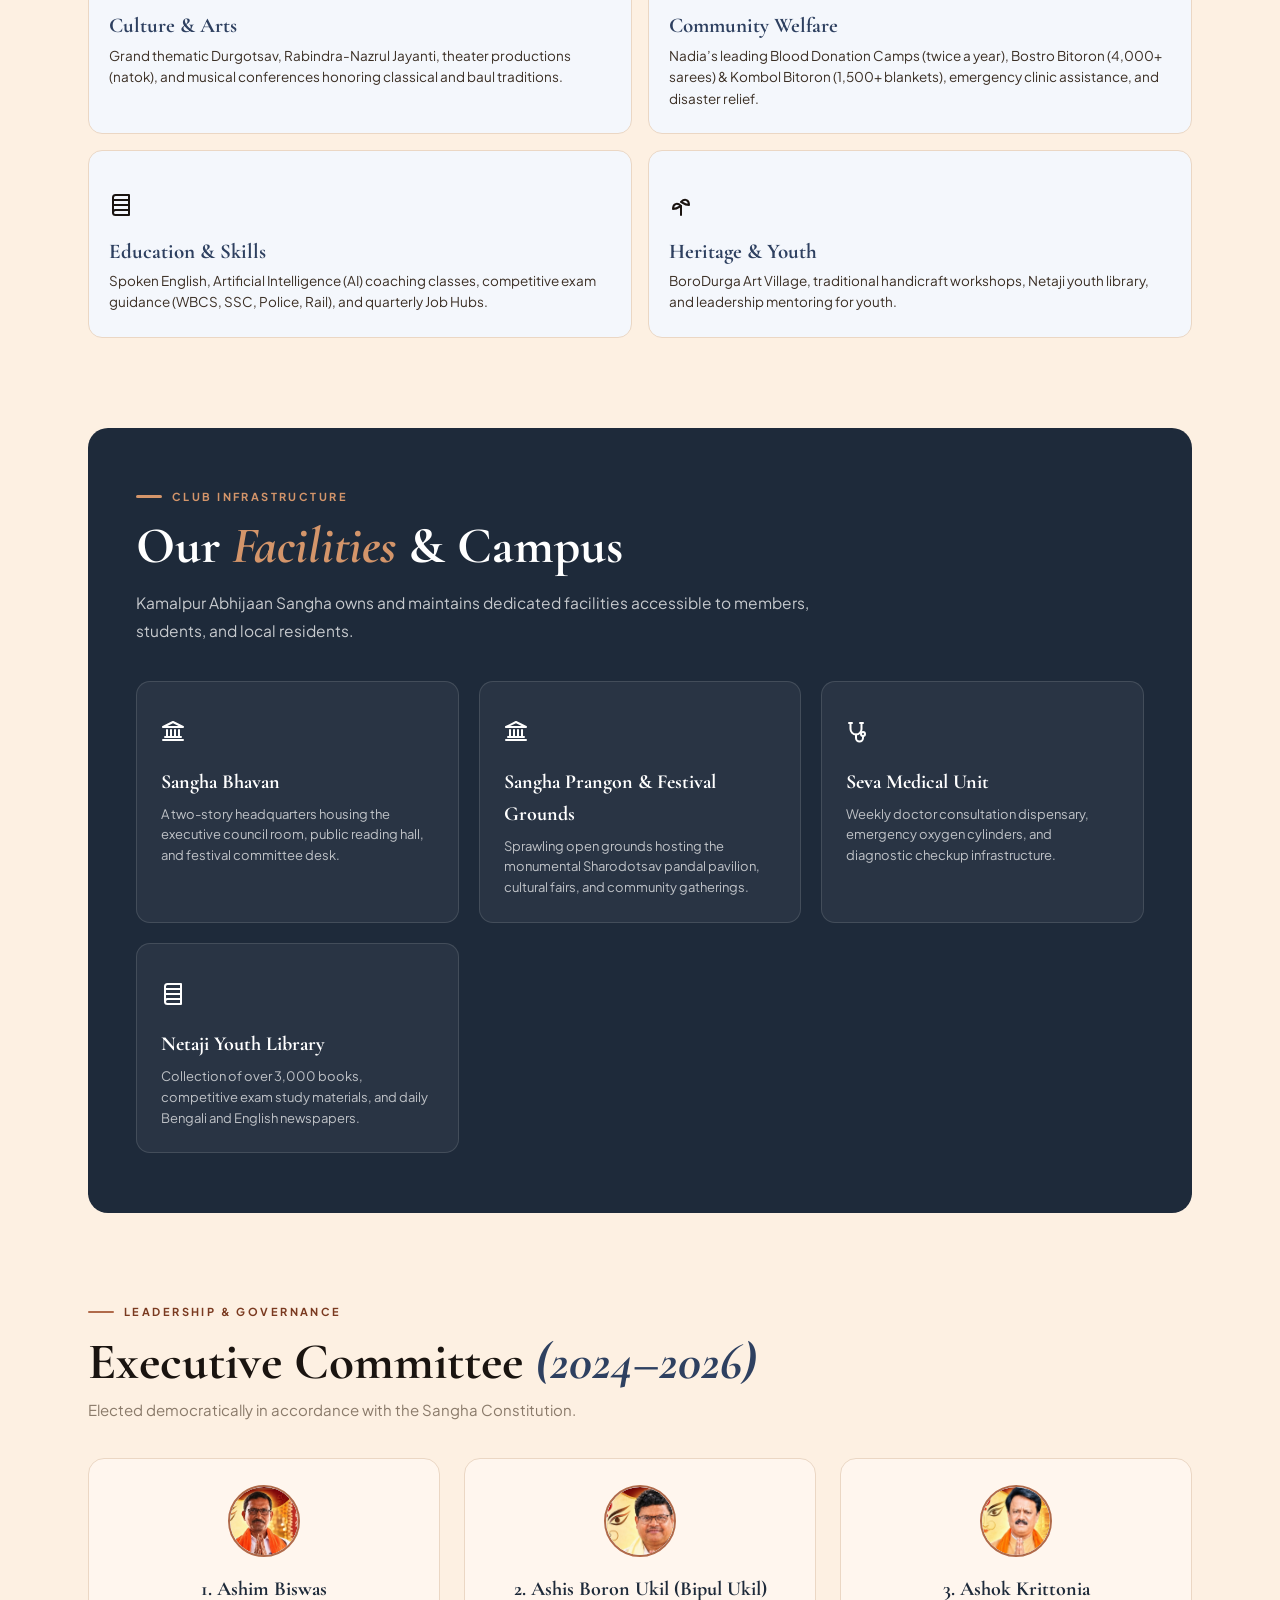
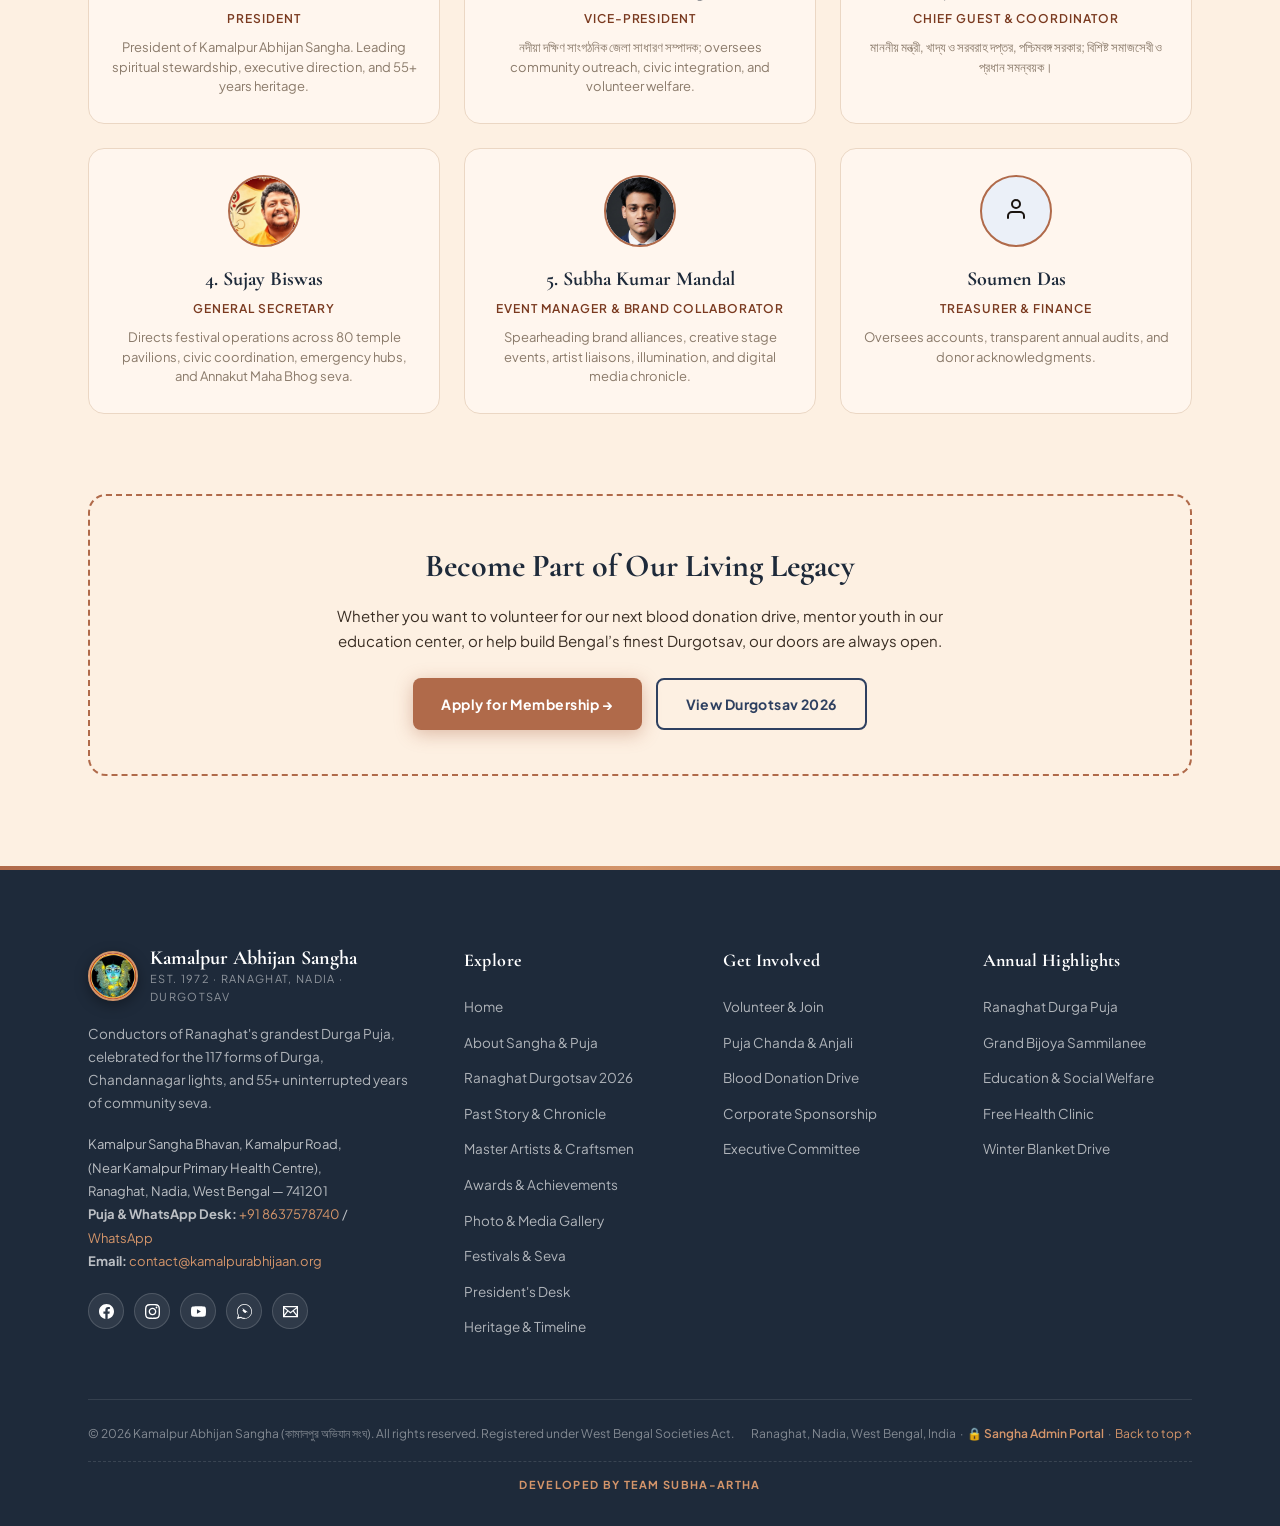
==== commit 0ba4d327: "Update founding establishment year from 1970 to 1972 across entire website" ====
--- a/about.html
+++ b/about.html
@@ -34,7 +34,7 @@
       </div>
       <div class="nav-brand-text">
         <span class="nav-name">Kamalpur Abhijan Sangha</span>
-        <span class="nav-est">Est. 1970 · Ranaghat<span class="nav-est-extra">, Nadia · Organizers of Durgotsav</span></span>
+        <span class="nav-est">Est. 1972 · Ranaghat<span class="nav-est-extra">, Nadia · Organizers of Durgotsav</span></span>
       </div>
     </a>
 
@@ -63,7 +63,7 @@
           <span class="hero-pill">About Us</span>
           <span class="hero-eyebrow-txt">Kamalpur Abhijan Sangha &middot; Ranaghat</span>
         </div>
-        <h1 class="subpage-title">Conductors of Ranaghat's<br>Grandest <em>Durgotsav</em> Since 1970</h1>
+        <h1 class="subpage-title">Conductors of Ranaghat's<br>Grandest <em>Durgotsav</em> Since 1972</h1>
         <p class="subpage-subtitle">
           Rooted in the historic soil of Ranaghat, Nadia, Kamalpur Abhijan Sangha (কামালপুর অভিযান সংঘ) is celebrated throughout Bengal for conducting record-breaking Durga Pujas and serving humanity through medical seva, blood drives, and youth education.
         </p>
@@ -80,7 +80,7 @@
           <div class="eyebrow">Our Story</div>
           <h2 class="sh2">Devotion to <em>Maa Durga</em>,<br>dedication to community</h2>
           <p class="about-body">
-            In 1970, when a group of passionate youths in Kamalpur gathered under a local banyan tree, they shared a vision that extended far beyond: to organize community worship of Goddess Durga and to establish an unbreakable bond of mutual aid in Ranaghat.
+            In 1972, when a group of passionate youths in Kamalpur gathered under a local banyan tree, they shared a vision that extended far beyond: to organize community worship of Goddess Durga and to establish an unbreakable bond of mutual aid in Ranaghat.
             <br><br>
             Over the past 55+ years, <strong>Kamalpur Abhijan Sangha</strong> has grown into an iconic socio-cultural institution in Nadia. Today, the Sangha conducts Ranaghat's crowning festive pilgrimage — famous across India for sensational artistic installations including the 112-foot idol and the 2026 presentation of <strong>117 divine forms of Goddess Durga housed in 80 temple pavilions</strong>.
             <br><br>
@@ -234,7 +234,7 @@
             </div>
             <div>
               <div class="footer-brandname">Kamalpur Abhijan Sangha</div>
-              <div class="footer-est">Est. 1970 · Ranaghat, Nadia · Durgotsav</div>
+              <div class="footer-est">Est. 1972 · Ranaghat, Nadia · Durgotsav</div>
             </div>
           </div>
           <p class="footer-tagline">
--- a/styles.css
+++ b/styles.css
@@ -2885,21 +2885,14 @@
 
 .yessy-grid {
   display: grid;
-  grid-template-columns: repeat(4, 1fr);
-  gap: 22px;
-}
-
-@media (max-width: 1080px) {
-  .yessy-grid {
-    grid-template-columns: repeat(3, 1fr);
-    gap: 18px;
-  }
+  grid-template-columns: repeat(auto-fit, minmax(280px, 1fr));
+  gap: 24px;
 }
 
 @media (max-width: 768px) {
   .yessy-grid {
     grid-template-columns: repeat(2, 1fr);
-    gap: 14px;
+    gap: 16px;
   }
 }
 
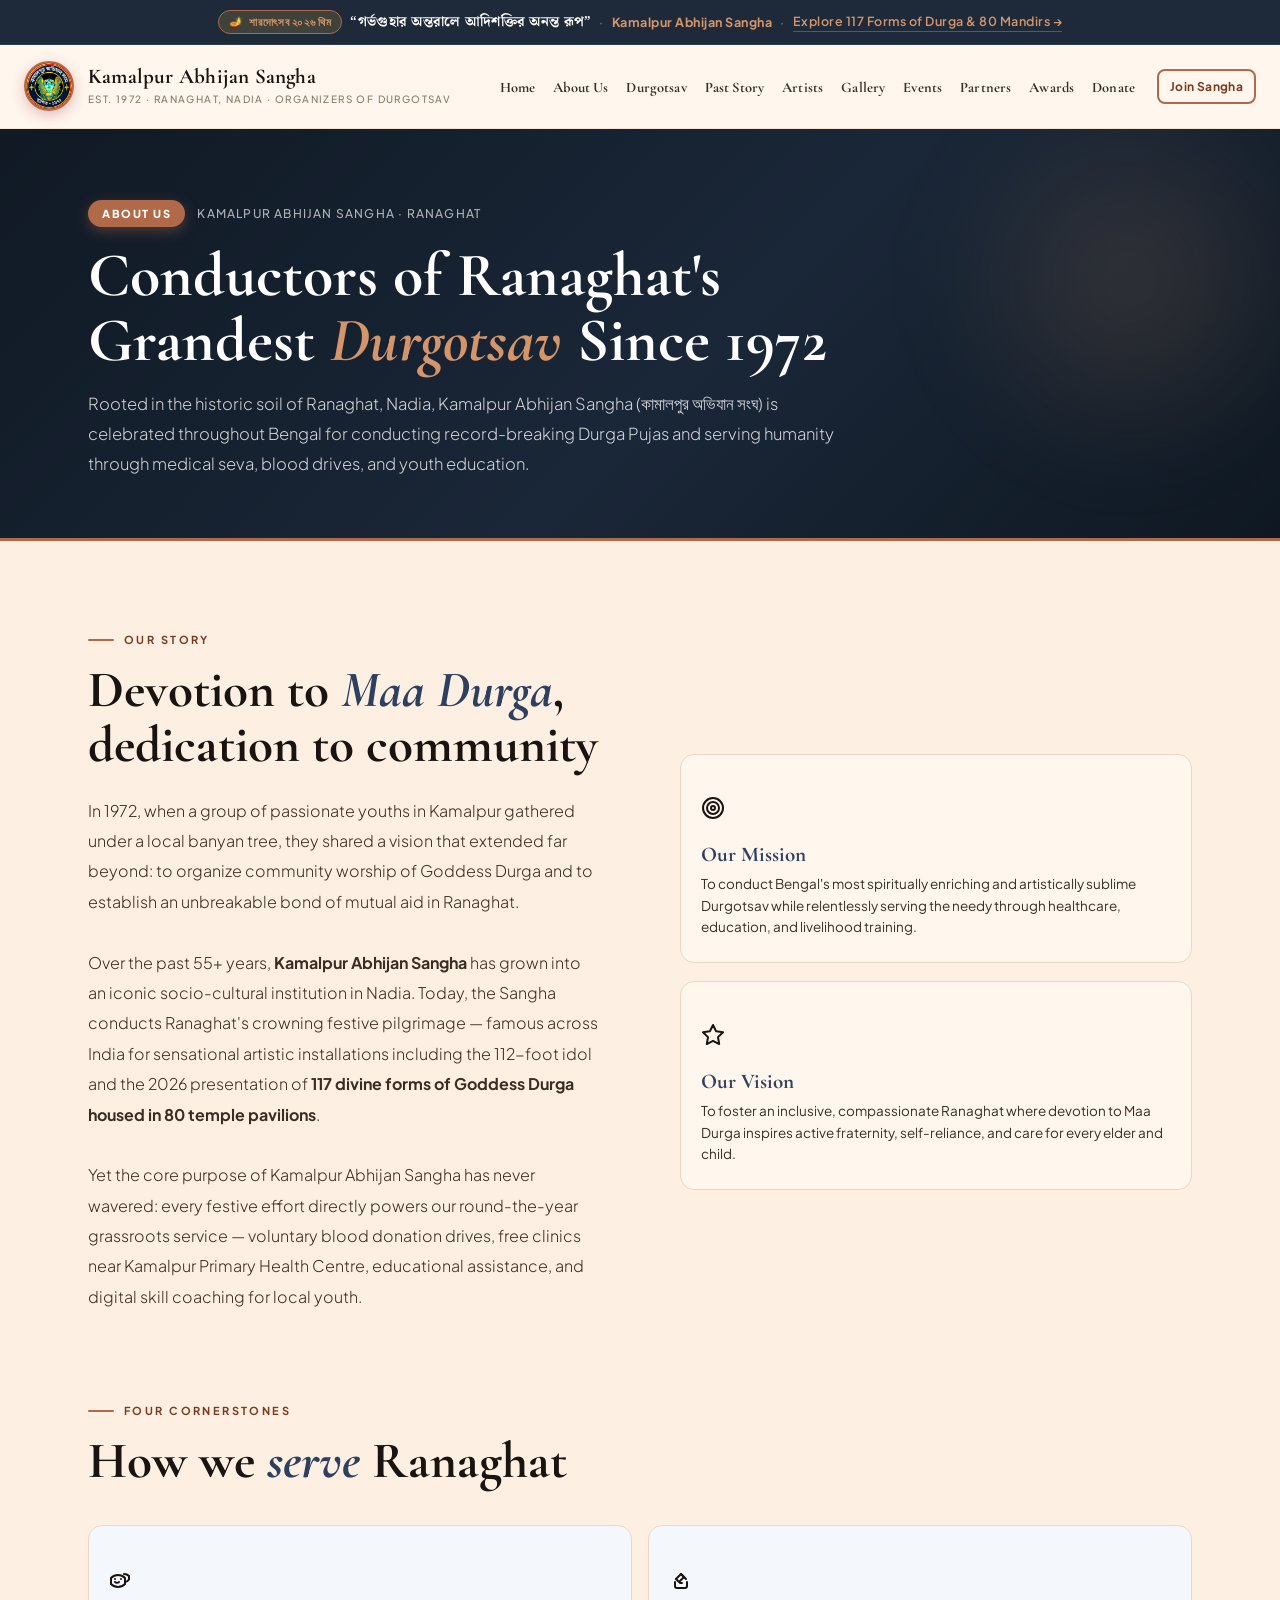
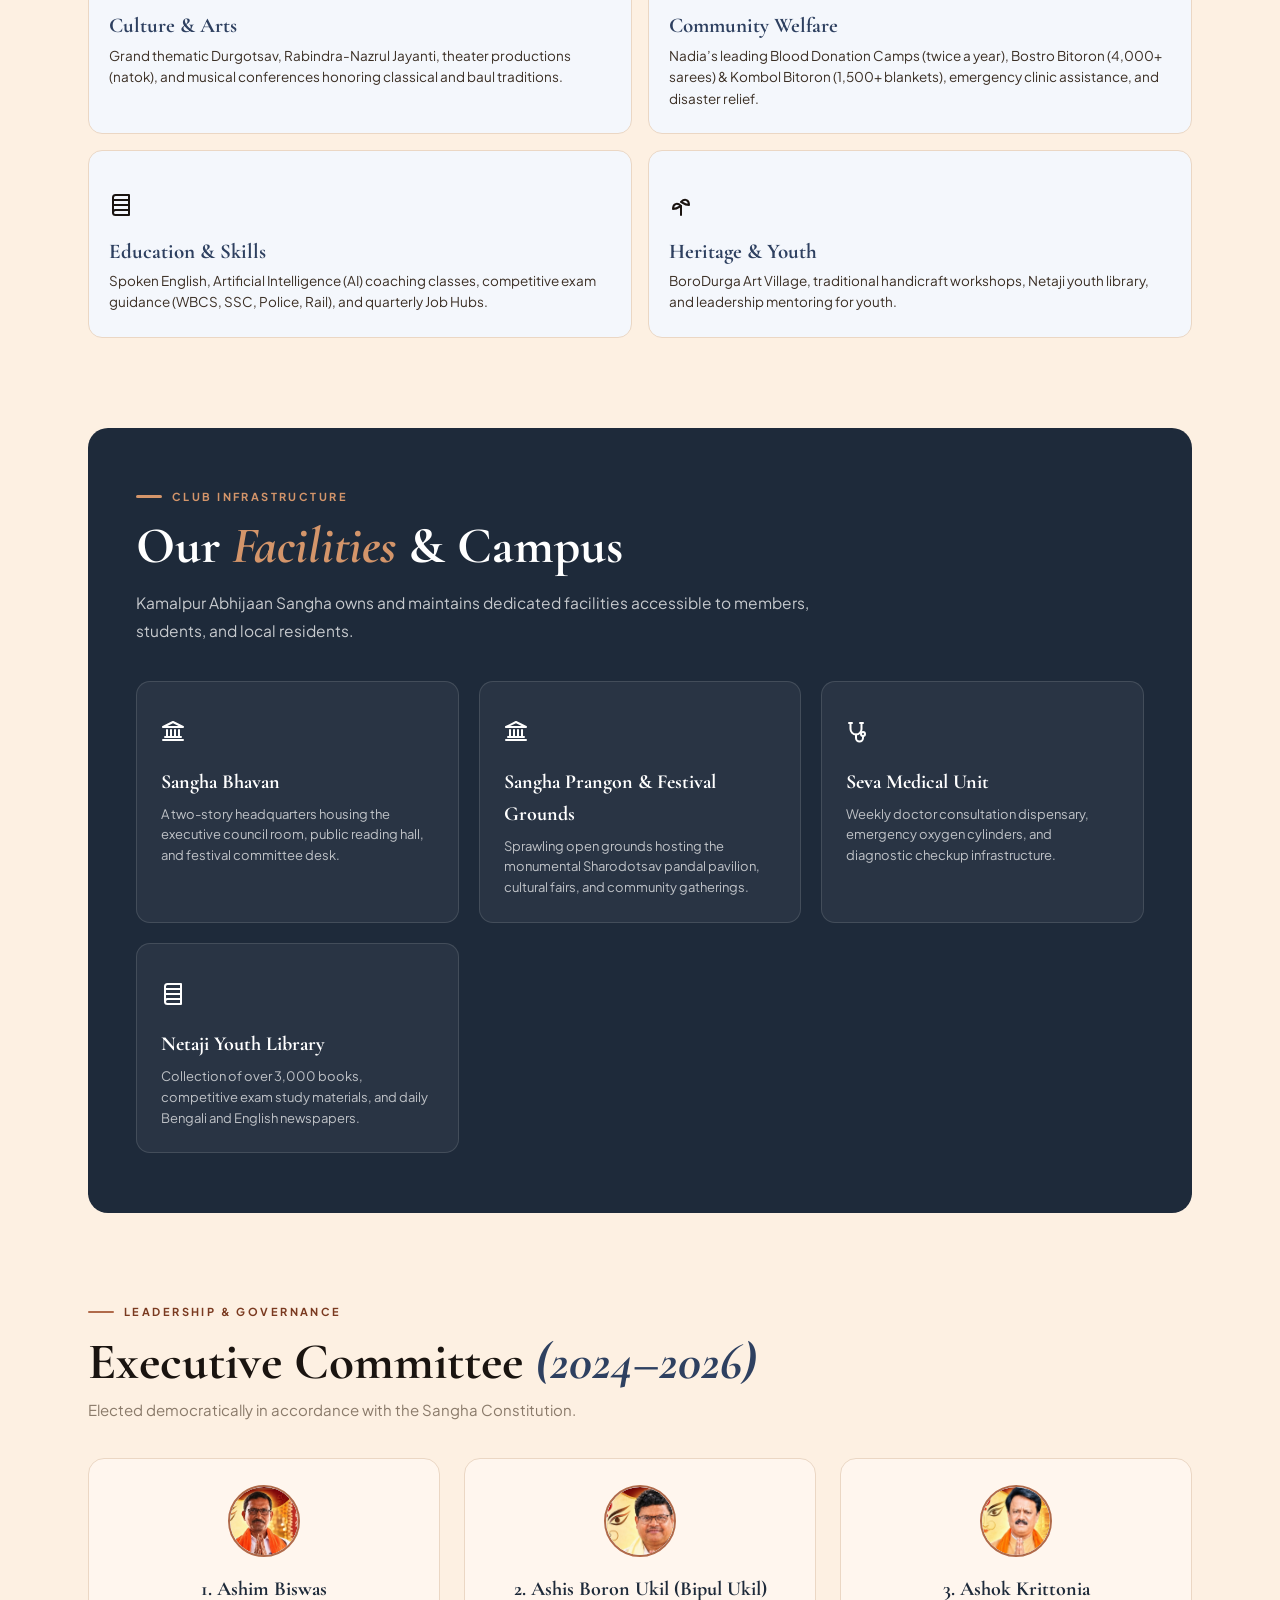
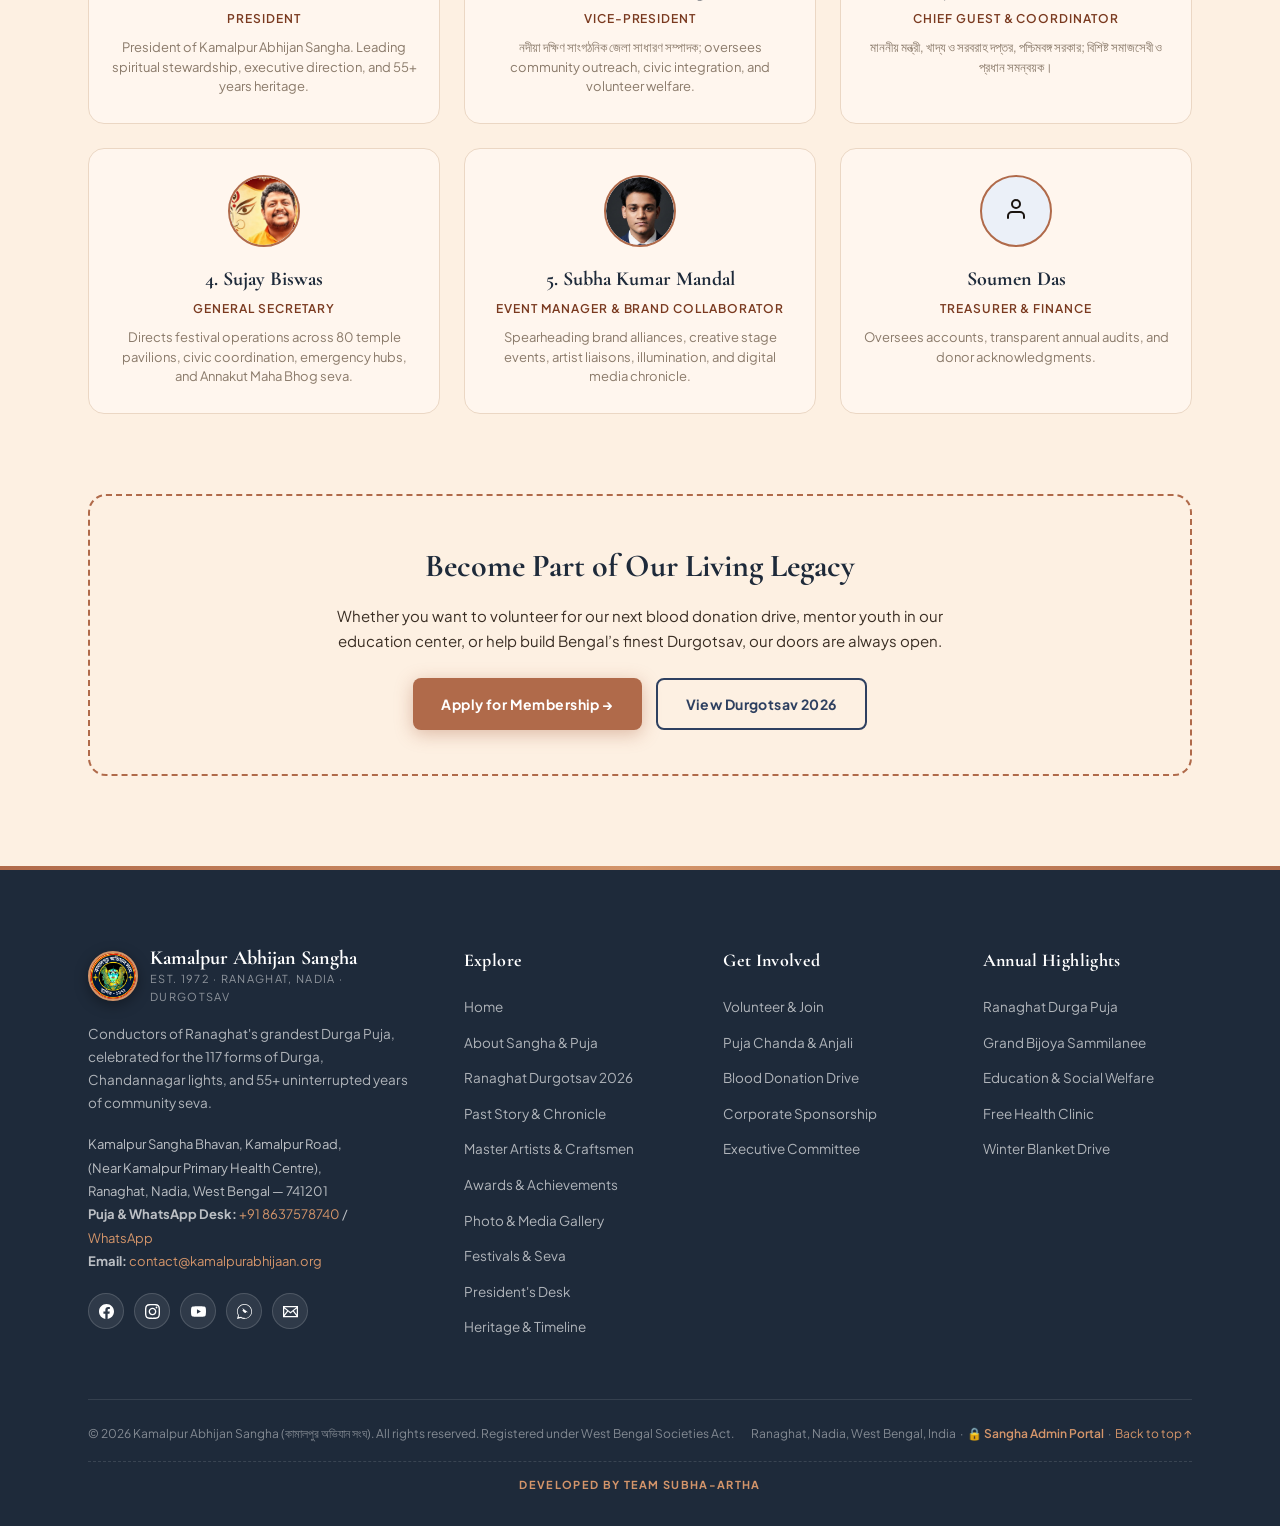
==== commit 3d33689f: "Update official Kamalpur Abhijan Sangha logo across website with new emblem" ====
--- a/about.html
+++ b/about.html
@@ -12,7 +12,7 @@
   <link href="https://fonts.googleapis.com/css2?family=Cormorant+Garamond:ital,wght@0,400;0,600;0,700;0,900;1,400;1,700&family=Noto+Serif+Bengali:wght@400;600;700;800&family=Plus+Jakarta+Sans:wght@300;400;500;600;700;800&display=swap" rel="stylesheet">
 
   <link rel="stylesheet" href="styles.css?v=20261011-v1">
-  <link rel="icon" type="image/png" href="assets/logo.png">
+  <link rel="icon" type="image/png" href="assets/logo.png?v=20261029-logo">
 </head>
 <body>
 
@@ -30,7 +30,7 @@
   <nav id="nav">
     <a href="index.html" class="nav-brand">
       <div class="nav-logo">
-        <img src="assets/logo.png" alt="Kamalpur Abhijan Sangha Logo" width="50" height="50">
+        <img src="assets/logo.png?v=20261029-logo" alt="Kamalpur Abhijan Sangha Logo" width="50" height="50">
       </div>
       <div class="nav-brand-text">
         <span class="nav-name">Kamalpur Abhijan Sangha</span>
@@ -230,7 +230,7 @@
         <div>
           <div class="footer-logo">
             <div class="footer-logo-img">
-              <img src="assets/logo.png" alt="Kamalpur Abhijan Sangha Logo" width="50" height="50">
+              <img src="assets/logo.png?v=20261029-logo" alt="Kamalpur Abhijan Sangha Logo" width="50" height="50">
             </div>
             <div>
               <div class="footer-brandname">Kamalpur Abhijan Sangha</div>
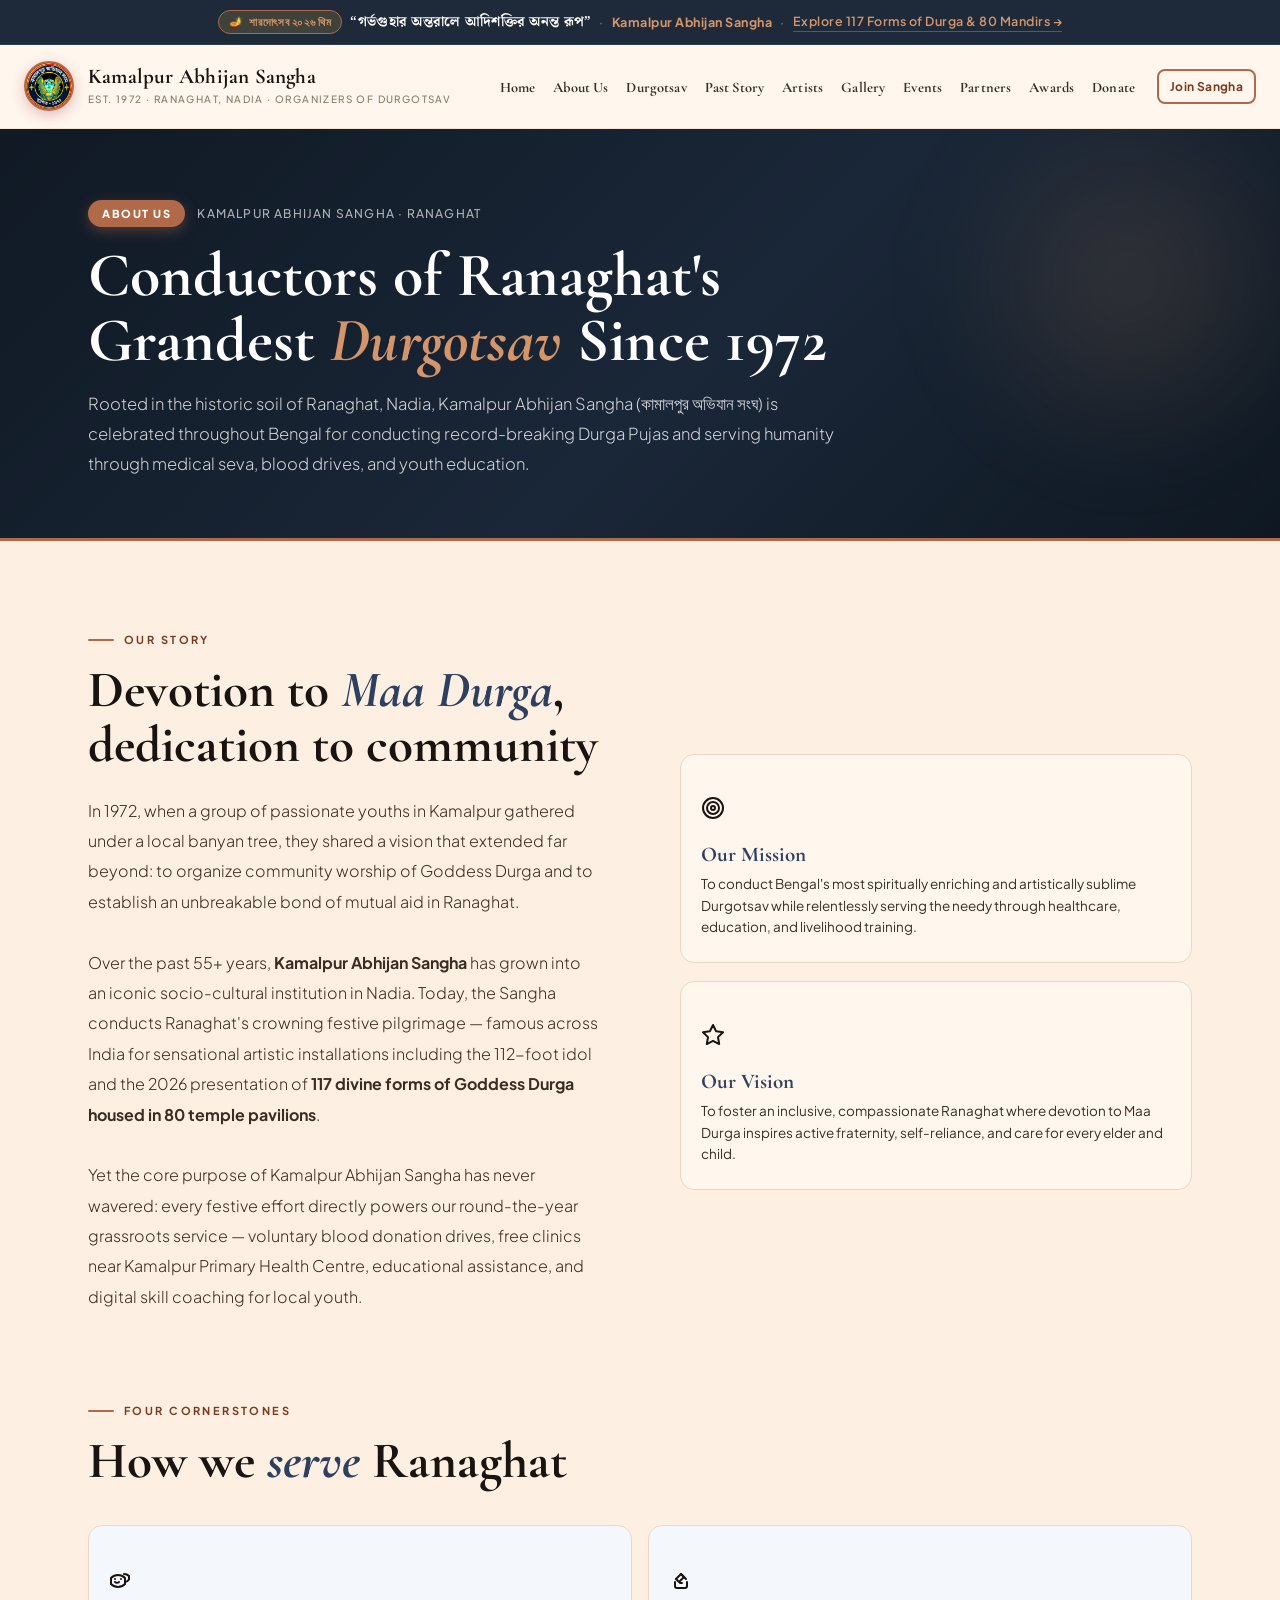
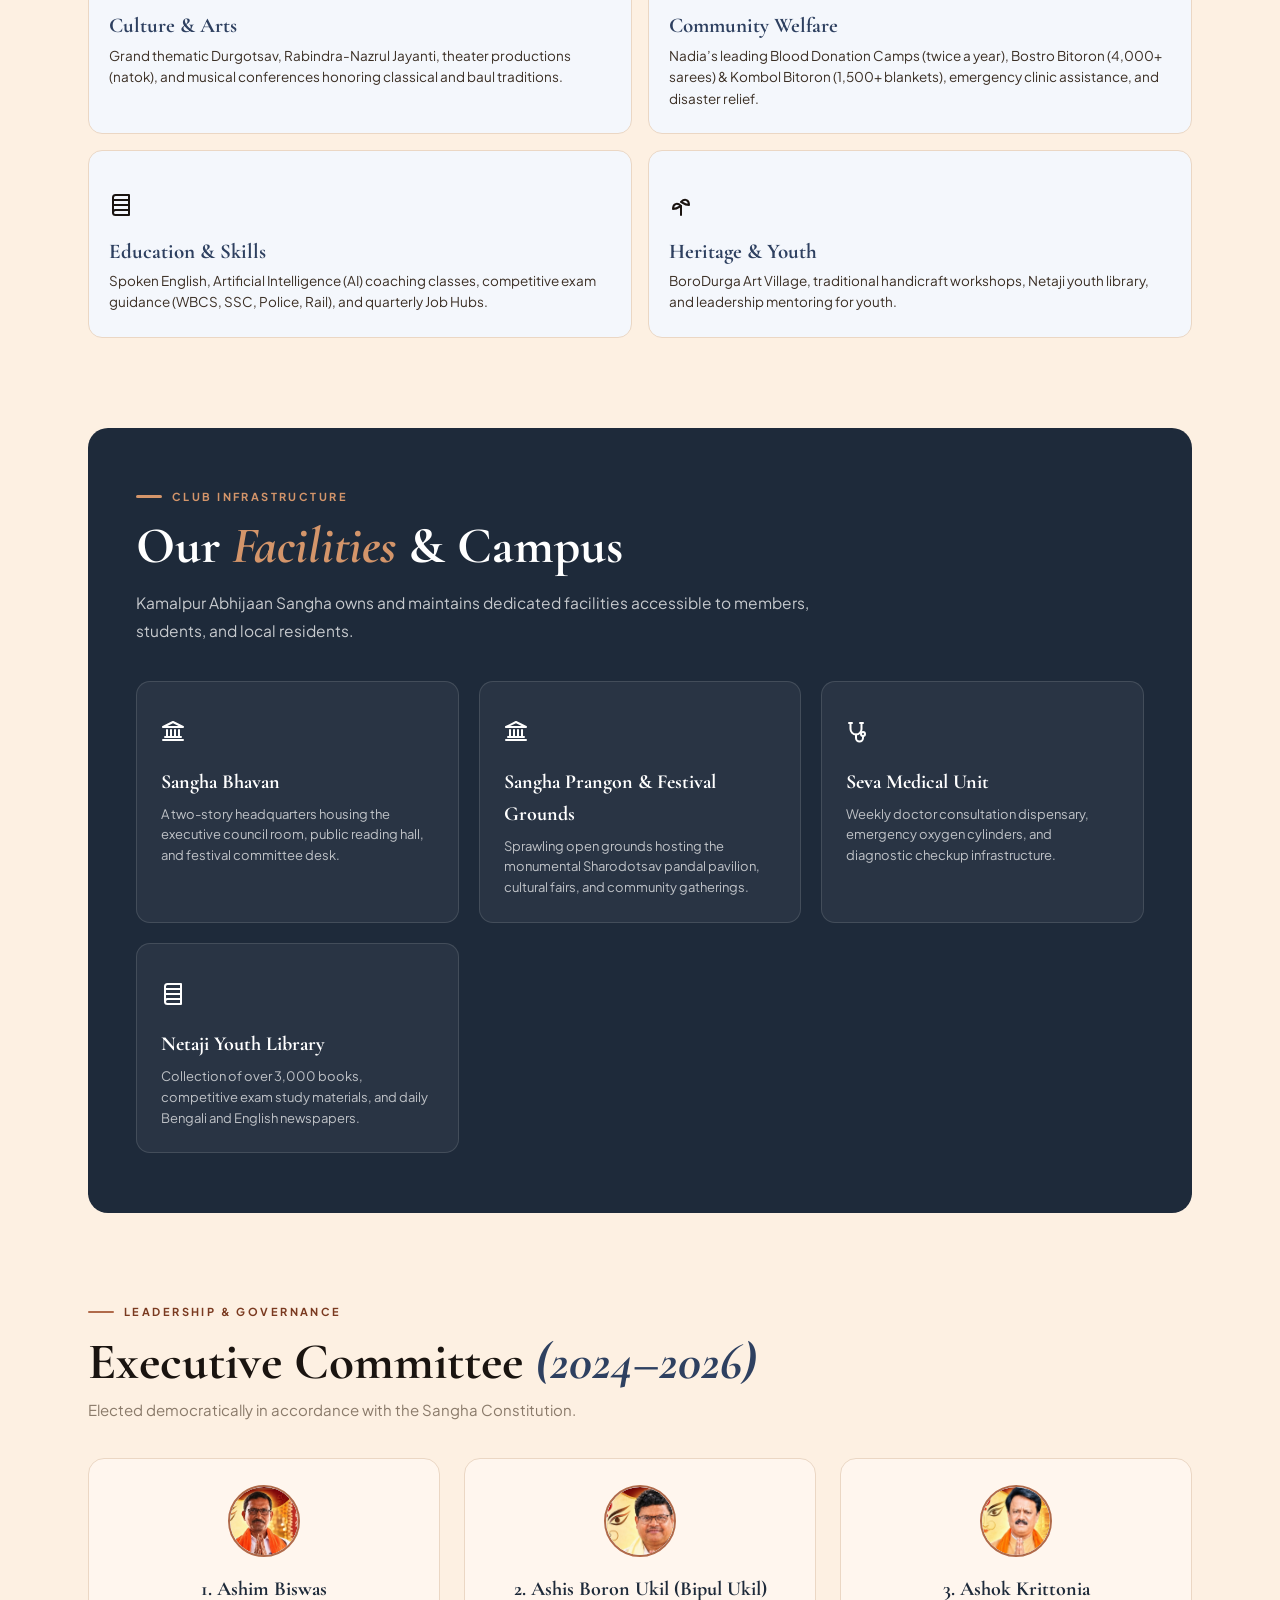
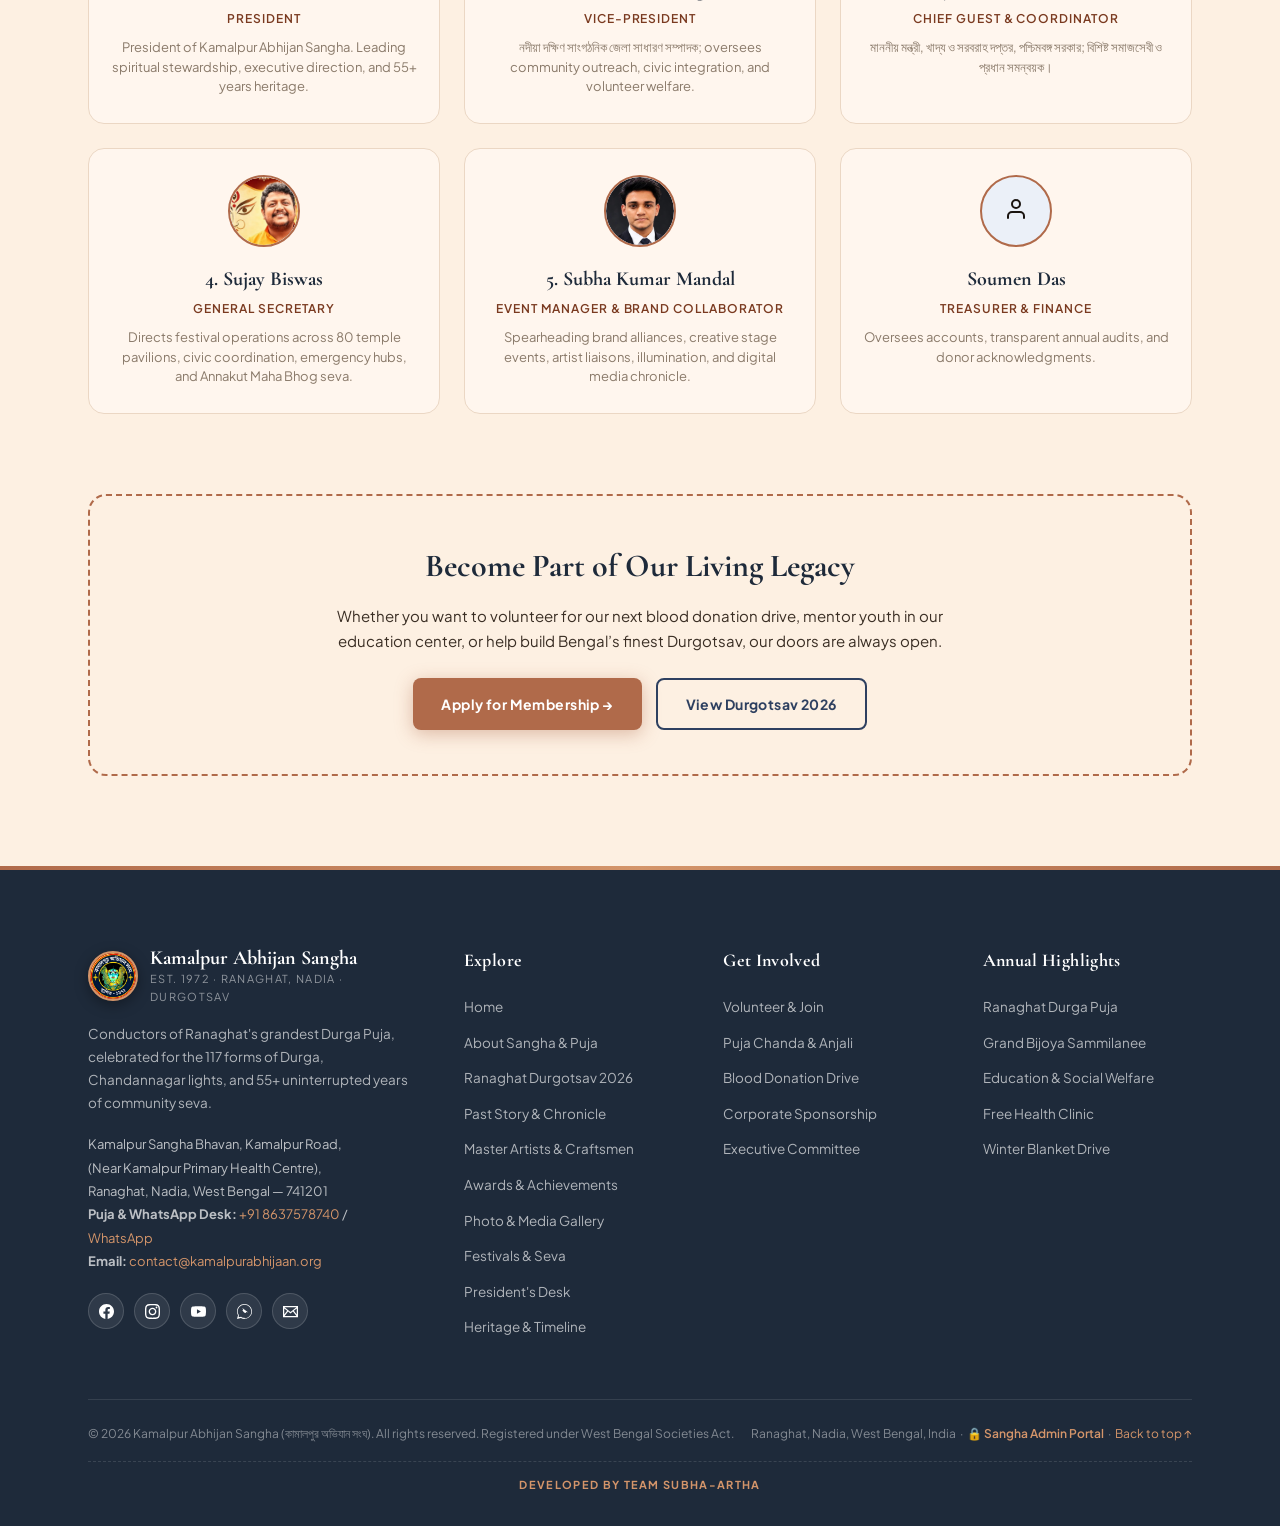
==== commit 9d9dcc04: "Update official portrait and avatar for Event Manager Subha Kumar Mandal across website" ====
--- a/about.html
+++ b/about.html
@@ -194,7 +194,7 @@
             <div class="comm-meta">Directs festival operations across 80 temple pavilions, civic coordination, emergency hubs, and Annakut Maha Bhog seva.</div>
           </div>
           <div class="comm-card">
-            <div class="comm-avatar" style="overflow:hidden; padding:0; border:2px solid var(--gold);"><img src="assets/event-manager-avatar.jpg" alt="Event Manager Subha Kumar Mandal" style="width:100%; height:100%; object-fit:cover; border-radius:50%; display:block;"></div>
+            <div class="comm-avatar" style="overflow:hidden; padding:0; border:2px solid var(--gold);"><img src="assets/event-manager-avatar.jpg?v=20261030-subha" alt="Event Manager Subha Kumar Mandal" style="width:100%; height:100%; object-fit:cover; border-radius:50%; display:block;"></div>
             <div class="comm-name">5. Subha Kumar Mandal</div>
             <div class="comm-role">Event Manager &amp; Brand Collaborator</div>
             <div class="comm-meta">Spearheading brand alliances, creative stage events, artist liaisons, illumination, and digital media chronicle.</div>
